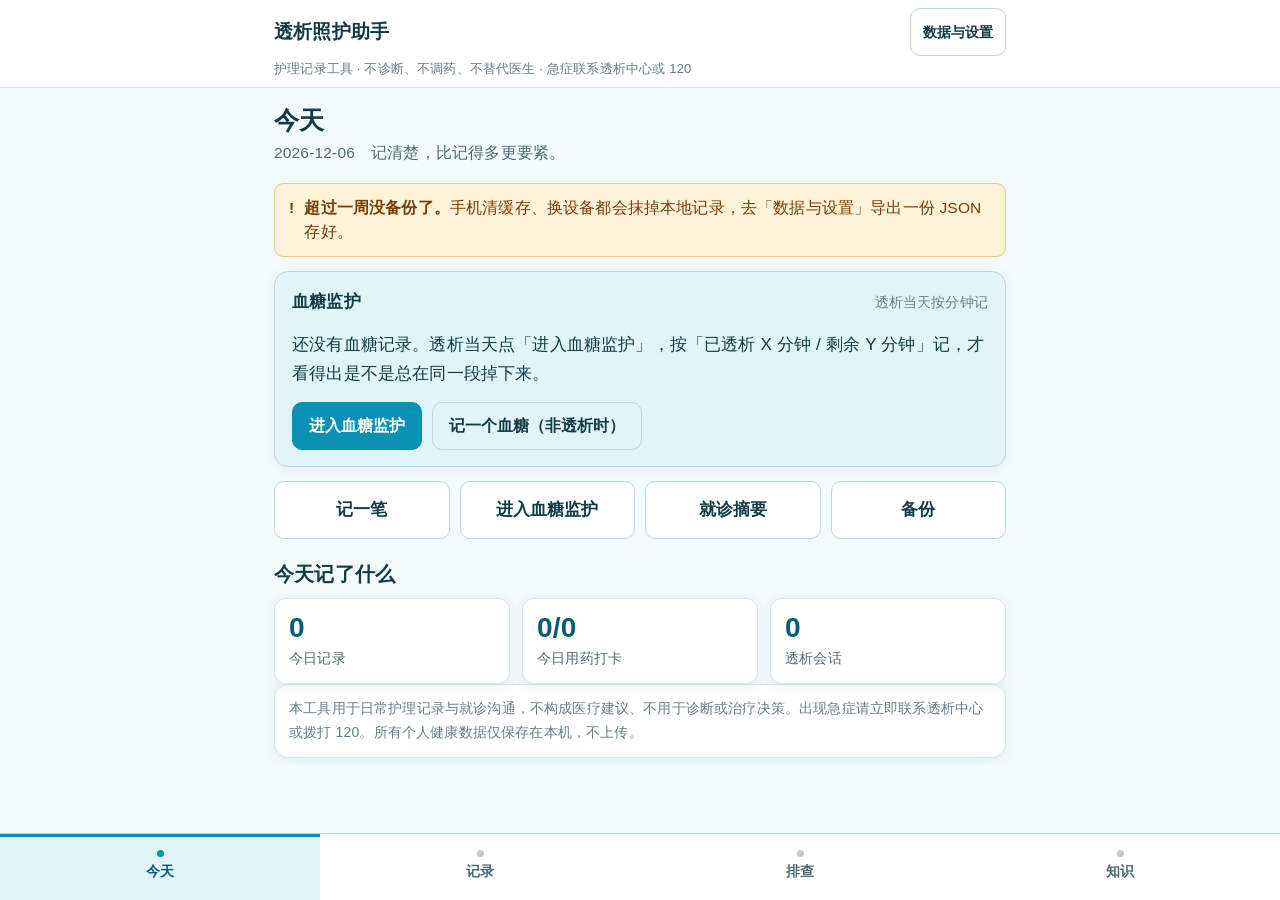
==== index.html @ b2aa6469 "feat: 透析照护助手 v0.1.0 首个可运行版本 - 单文件成品 index.html，零依赖、断网可用、双击即开 - 透析中血糖监护为主线：按剩余分钟排的时间轴、症状/加餐一键标记、当次曲线与" ====
<!DOCTYPE html>
<html lang="zh-CN">
<head>
<meta charset="UTF-8">
<meta name="viewport" content="width=device-width, initial-scale=1, viewport-fit=cover">
<meta name="theme-color" content="#0891B2">
<meta name="description" content="给透析患者和家属用的护理记录工具：透析中血糖监护、每日记录、就诊摘要、A4 打印。数据只存本机。">
<link rel="icon" href="data:image/svg+xml,%3Csvg xmlns='http://www.w3.org/2000/svg' viewBox='0 0 64 64'%3E%3Crect width='64' height='64' rx='14' fill='%230891B2'/%3E%3Cpath d='M32 15v34M15 32h34' stroke='white' stroke-width='8' stroke-linecap='round'/%3E%3C/svg%3E">
<title>透析照护助手</title>
<style>/* 透析照护助手 · 设计令牌与组件样式
   零外部依赖：不引字体、不引图标库、不引 CDN。 */
:root{
  --bg:#F3FAFC; --surface:#FFFFFF; --surface-2:#EAF6F9; --surface-3:#DDF0F5;
  --ink:#123B47; --ink-2:#4A6B75; --ink-3:#647F88;
  --primary:#0891B2; --primary-dark:#075E73; --primary-soft:#E0F4FA;
  --accent:#059669; --accent-soft:#E6F6EF;
  --warn:#B45309; --warn-soft:#FEF3D8;
  --danger:#C62828; --danger-soft:#FDECEC;
  --line:#D5E8ED; --line-2:#B9D9E1;
  --r:14px; --r-sm:9px;
  --shadow:0 2px 12px rgba(18,59,71,.07);
  --font:-apple-system,BlinkMacSystemFont,"PingFang SC","Microsoft YaHei","Noto Sans SC","Source Han Sans SC",sans-serif;
  --tab-h:66px;
}
*{box-sizing:border-box}
[hidden]{display:none!important}
html{-webkit-text-size-adjust:100%;scroll-behavior:smooth}
body{margin:0;background:var(--bg);color:var(--ink);font:400 17px/1.7 var(--font);letter-spacing:.01em;touch-action:manipulation}
button,input,select,textarea{font:inherit;color:inherit}
button{cursor:pointer}
a{color:var(--primary-dark)}
.num{font-variant-numeric:tabular-nums;font-feature-settings:"tnum"}
.small{font-size:14px;color:var(--ink-3)}
.muted{color:var(--ink-2)}
.tiny{font-size:14px}
.center{text-align:center}
.nowrap{white-space:nowrap}
.mt{margin-top:14px}
.mb{margin-bottom:14px}

/* 顶栏 */
.topbar{position:sticky;top:0;z-index:20;background:rgba(255,255,255,.96);border-bottom:1px solid var(--line);backdrop-filter:blur(6px)}
.topbar-in{max-width:760px;margin:0 auto;padding:8px 14px 4px;display:flex;align-items:center;justify-content:space-between;gap:10px}
.brand{border:0;background:none;padding:4px 0;font-size:19px;font-weight:800;letter-spacing:.01em;color:var(--ink);min-height:48px}
.top-actions{display:flex;gap:8px}
.boundary{max-width:760px;margin:0 auto;padding:0 14px 8px;font-size:13px;line-height:1.45;color:var(--ink-3)}

/* 主区 */
.view{max-width:760px;margin:0 auto;padding:16px 14px calc(var(--tab-h) + 34px + env(safe-area-inset-bottom,0px))}
h1{font-size:25px;line-height:1.3;margin:0 0 4px}
h2{font-size:20px;line-height:1.35;margin:22px 0 10px}
h3{font-size:17px;margin:16px 0 8px}
p{margin:0 0 12px}
.lead{font-size:15.5px;color:var(--ink-2);margin:0 0 16px}
hr{border:0;border-top:1px solid var(--line);margin:22px 0}

/* 卡片 */
.card{background:var(--surface);border:1px solid var(--line);border-radius:var(--r);padding:16px 17px;box-shadow:var(--shadow);margin:0 0 14px}
.card.tight{padding:12px 14px}
.card.soft{background:var(--primary-soft);border-color:var(--line-2)}
.card h3{margin-top:0}
.card p:last-child{margin-bottom:0}
.grid2{display:grid;gap:12px;grid-template-columns:repeat(auto-fit,minmax(220px,1fr))}
.grid3{display:grid;gap:12px;grid-template-columns:repeat(auto-fit,minmax(150px,1fr))}
.row{display:flex;flex-wrap:wrap;gap:10px;align-items:center}
.row.tight{gap:8px}
.spread{display:flex;justify-content:space-between;align-items:baseline;gap:10px}

/* 按钮：最小 48px 触控 */
.btn{display:inline-flex;align-items:center;justify-content:center;gap:6px;min-height:48px;padding:10px 16px;border:1px solid var(--line-2);border-radius:10px;background:var(--surface);color:var(--ink);font-size:16px;font-weight:700;text-decoration:none;line-height:1.3;transition:background .18s,border-color .18s}
.btn:hover{background:var(--surface-2)}
.btn:active{transform:translateY(1px)}
.btn:focus-visible,button:focus-visible,input:focus-visible,select:focus-visible,textarea:focus-visible,a:focus-visible{outline:3px solid var(--primary);outline-offset:2px}
.btn.primary{background:var(--primary);border-color:var(--primary);color:#fff}
.btn.primary:hover{background:var(--primary-dark)}
.btn.accent{background:var(--accent);border-color:var(--accent);color:#fff}
.btn.danger{background:var(--danger);border-color:var(--danger);color:#fff}
.btn.danger:hover{background:#9E1F1F}
.btn.ghost{background:transparent}
.btn.warn{background:var(--warn-soft);border-color:#E8C889;color:#7A3C04}
.btn.tiny{min-height:48px;padding:8px 12px;font-size:14px;font-weight:600}
.btn.block{width:100%}
.btn.big{min-height:58px;font-size:17px}
.btn[disabled]{opacity:.5;pointer-events:none}
.btn-row{display:grid;gap:10px;grid-template-columns:repeat(auto-fit,minmax(150px,1fr));margin:12px 0}

/* 状态条 */
.banner{display:flex;gap:10px;align-items:flex-start;border-radius:var(--r-sm);padding:12px 14px;margin:0 0 14px;font-size:15.5px;border:1px solid;line-height:1.55}
.banner .mark{font-weight:800;flex:0 0 auto}
.banner.info{background:var(--primary-soft);border-color:var(--line-2);color:var(--primary-dark)}
.banner.warn{background:var(--warn-soft);border-color:#E8C889;color:#7A3C04}
.banner.danger{background:var(--danger-soft);border-color:#EFAFAF;color:#8E1D1D}
.banner.ok{background:var(--accent-soft);border-color:#BFE7D5;color:#046C4C}
.banner p{margin:0}

/* 数字块 */
.stat{background:var(--surface);border:1px solid var(--line);border-radius:12px;padding:12px 14px;box-shadow:var(--shadow)}
.stat .v{font-size:28px;font-weight:800;line-height:1.2;color:var(--primary-dark)}
.stat .v.dark{color:var(--ink)}
.stat .l{font-size:13.5px;color:var(--ink-2);margin-top:3px}
.kv{display:flex;justify-content:space-between;gap:12px;padding:7px 0;border-bottom:1px dashed var(--line);font-size:15.5px}
.kv:last-child{border-bottom:0}
.kv b{font-weight:700}

/* 表单 */
.field{display:flex;flex-direction:column;gap:5px;margin:0 0 12px}
.field > label{font-size:15px;font-weight:700}
.field .help{font-size:13px;color:var(--ink-3);line-height:1.5}
input[type=text],input[type=number],input[type=date],input[type=time],input[type=tel],select,textarea{
  width:100%;min-height:50px;padding:10px 13px;border:1px solid var(--line-2);border-radius:10px;background:var(--surface);font-size:17px;line-height:1.4
}
textarea{min-height:76px;resize:vertical}
input:focus,select:focus,textarea:focus{outline:3px solid var(--primary-soft);border-color:var(--primary)}
input[inputmode=decimal]{font-variant-numeric:tabular-nums}
.field-inline{display:grid;grid-template-columns:repeat(auto-fit,minmax(120px,1fr));gap:10px}
.check{display:flex;align-items:center;gap:10px;min-height:48px;font-size:16px}
.check input[type=checkbox]{width:26px;height:26px;min-height:0;flex:0 0 auto;accent-color:var(--primary)}
.chips{display:flex;flex-wrap:wrap;gap:8px;margin:4px 0 10px}
.chip{display:inline-flex;align-items:center;min-height:48px;padding:6px 13px;border:1px solid var(--line-2);border-radius:999px;background:var(--surface);font-size:15px;font-weight:600}
.chip.on{background:var(--primary-soft);border-color:var(--primary);color:var(--primary-dark)}
.chip.danger.on{background:var(--danger-soft);border-color:var(--danger);color:#8E1D1D}
.subtabs{display:flex;gap:8px;overflow-x:auto;padding:2px 0 12px;margin:0 0 4px;-webkit-overflow-scrolling:touch}
.subtabs button{flex:0 0 auto;min-height:48px;padding:6px 14px;border:1px solid var(--line-2);border-radius:999px;background:var(--surface);font-size:15px;font-weight:600}
.subtabs button.on{background:var(--primary);border-color:var(--primary);color:#fff}

/* 列表 */
.list{list-style:none;padding:0;margin:0}
.list li{background:var(--surface);border:1px solid var(--line);border-radius:var(--r-sm);padding:11px 13px;margin:0 0 9px;display:flex;justify-content:space-between;align-items:flex-start;gap:10px}
.list li .t{font-size:14px;color:var(--ink-3)}
.list li .v{font-size:18px;font-weight:700}
.list li .n{font-size:14.5px;color:var(--ink-2);margin-top:2px}
.empty{padding:24px 16px;text-align:center;color:var(--ink-3);background:var(--surface);border:1px dashed var(--line-2);border-radius:var(--r);font-size:15.5px}
.tag{display:inline-block;font-size:12.5px;font-weight:700;padding:2px 9px;border-radius:6px;background:var(--surface-2);color:var(--primary-dark);margin:0 5px 4px 0}
.tag.g{background:var(--accent-soft);color:#046C4C}
.tag.w{background:var(--warn-soft);color:var(--warn)}
.tag.r{background:var(--danger-soft);color:var(--danger)}

/* 表格 */
table{width:100%;border-collapse:collapse;font-size:14.5px;background:var(--surface);margin:10px 0 14px}
th,td{border:1px solid var(--line);padding:8px 9px;text-align:left;vertical-align:top}
th{background:var(--surface-2);font-weight:700;font-size:13.5px}
td{color:var(--ink-2)}
.table-scroll{overflow-x:auto;-webkit-overflow-scrolling:touch;border-radius:var(--r-sm)}
.table-scroll table{min-width:520px}

/* 图表 */
.chart-box{background:var(--surface);border:1px solid var(--line);border-radius:var(--r);padding:12px 10px 8px;margin:0 0 12px;overflow-x:auto}
.chart-box svg{display:block;width:100%;min-width:300px;height:auto}
.legend{display:flex;flex-wrap:wrap;gap:10px 16px;font-size:13.5px;color:var(--ink-2);padding:4px 6px 8px}
.legend i{display:inline-block;width:11px;height:11px;border:2px solid var(--primary-dark);margin-right:5px;vertical-align:-1px}

/* 底部 Tab */
.tabs{position:fixed;left:0;right:0;bottom:0;z-index:20;display:grid;grid-template-columns:repeat(4,1fr);background:rgba(255,255,255,.97);border-top:1px solid var(--line-2);padding-bottom:env(safe-area-inset-bottom,0px);backdrop-filter:blur(6px)}
.tabs button{min-height:var(--tab-h);border:0;background:none;color:var(--ink-2);font-size:14px;font-weight:700;display:flex;align-items:center;justify-content:center;gap:4px}
.tabs button.on{color:var(--primary-dark);background:var(--primary-soft);box-shadow:inset 0 3px 0 var(--primary)}
.tabs button span::before{content:"";display:block;width:7px;height:7px;border-radius:50%;background:currentColor;opacity:.35;margin:0 auto 3px}
.tabs button.on span::before{opacity:1;background:var(--primary)}

/* 底部弹层 */
.sheet{position:fixed;inset:0;z-index:40;background:rgba(12,40,50,.42);display:flex;align-items:flex-end;justify-content:center}
.sheet-panel{background:var(--surface);width:100%;max-width:620px;max-height:88vh;overflow-y:auto;border-radius:18px 18px 0 0;padding:18px 17px calc(20px + env(safe-area-inset-bottom,0px));box-shadow:0 -8px 30px rgba(12,40,50,.18)}
.sheet-panel h3{font-size:20px;margin:0 0 4px}
.sheet-panel .sub{font-size:14.5px;color:var(--ink-3);margin:0 0 14px}
.sheet-actions{display:flex;gap:10px;margin-top:16px}
.sheet-actions .btn{flex:1}
@media (min-width:700px){.sheet{align-items:center}.sheet-panel{border-radius:16px;max-height:86vh}}

.toast{position:fixed;left:50%;bottom:calc(var(--tab-h) + 18px + env(safe-area-inset-bottom,0px));transform:translateX(-50%);z-index:60;background:#123B47;color:#fff;padding:10px 18px;border-radius:999px;font-size:15px;font-weight:600;opacity:0;pointer-events:none;transition:opacity .2s;max-width:88vw;text-align:center}
.toast.on{opacity:1}

/* 折叠卡片 */
details.card{padding:0}
details.card summary{padding:14px 17px;font-weight:700;font-size:16px;cursor:pointer;list-style:none;min-height:48px}
details.card summary::-webkit-details-marker{display:none}
details.card summary::after{content:"＋";float:right;color:var(--primary);font-weight:800}
details.card[open] summary::after{content:"－"}
details.card .detail-body{padding:0 17px 16px;border-top:1px solid var(--line);font-size:15.5px;color:var(--ink-2)}
details.card .detail-body p:last-child{margin-bottom:0}

/* 高对比大字 */
body.hc{--bg:#FFFFFF;--surface:#FFFFFF;--surface-2:#F0F0F0;--ink:#001A22;--ink-2:#123B47;--ink-3:#33505A;--line:#8FA9B2;--line-2:#5F7C87;--primary:#005F78;--primary-dark:#00485C;font-size:19px}
body.hc .card,body.hc .stat,body.hc .list li{border-width:2px;box-shadow:none}
body.hc .boundary,body.hc .small,body.hc .help,body.hc .sub{color:var(--ink-2);font-size:15px}
body.hc .btn{border-width:2px;font-weight:800}
body.hc .tabs button{font-size:16px}

/* 打印：屏幕隐藏，打印时只留 A4 内容 */
#print-root{display:none}
@media print{
  @page{size:A4;margin:14mm 13mm}
  html{scroll-behavior:auto}
  body{background:#fff;color:#000;font:10.5pt/1.5 var(--font)}
  #app,#tabs,#sheet,#toast{display:none!important}
  #print-root{display:block}
  .print-head{border-bottom:2px solid #333;padding-bottom:8px;margin-bottom:12px}
  .print-head h1{font-size:17pt;margin:0 0 4px}
  .print-head .meta{font-size:9.5pt;color:#333}
  .print-sec{margin:0 0 12px;break-inside:avoid}
  .print-sec h2{font-size:12pt;margin:0 0 6px;break-after:avoid;border-bottom:1px solid #999;padding-bottom:3px}
  .print-sec p{font-size:10pt;margin:0 0 6px}
  #print-root table{font-size:9pt;width:100%;border-collapse:collapse;background:#fff}
  #print-root th,#print-root td{border:1px solid #888;padding:4px 6px;color:#000}
  #print-root th{background:#EEE}
  #print-root tr{break-inside:avoid}
  #print-root svg{max-width:100%;height:auto}
  #print-root .legend{color:#000;font-size:9pt}
  .print-foot{margin-top:14px;border-top:1px solid #888;padding-top:6px;font-size:9pt;color:#333}
  .print-note{font-size:9pt;color:#333}
  a{color:#000;text-decoration:none}
}
@media (prefers-reduced-motion:reduce){*{transition:none!important;animation:none!important}html{scroll-behavior:auto}}
@media (max-width:400px){body{font-size:16.5px}.view{padding-left:11px;padding-right:11px}.card{padding:13px 14px}.btn{padding:9px 12px;font-size:15.5px}}
</style>
</head>
<body>
<div id="app">
  <header class="topbar" id="topbar">
    <div class="topbar-in">
      <button type="button" class="brand" data-act="go" data-view="today">透析照护助手</button>
      <div class="top-actions">
        <button type="button" class="btn tiny ghost" data-act="go" data-view="data">数据与设置</button>
      </div>
    </div>
    <p class="boundary">护理记录工具 · 不诊断、不调药、不替代医生 · 急症联系透析中心或 120</p>
  </header>
  <main id="view" class="view" role="main" aria-live="off"></main>
</div>

<nav class="tabs" id="tabs" aria-label="主导航">
  <button type="button" data-act="go" data-view="today"><span>今天</span></button>
  <button type="button" data-act="go" data-view="records"><span>记录</span></button>
  <button type="button" data-act="go" data-view="triage"><span>排查</span></button>
  <button type="button" data-act="go" data-view="knowledge"><span>知识</span></button>
</nav>

<div id="sheet" class="sheet" hidden></div>
<div id="toast" class="toast" role="status" aria-live="polite"></div>
<div id="print-root" aria-hidden="true"></div>

<script>window.APP_DATA={"version":1,"generated":"2026-11-08","source":{"title":"医院公开宣教海报（两张）","posters":["重症肾脏病 · 血液净化科常用口服药物一览表","健康宣教二维码树"],"note":"链接由两张公开宣教海报上的二维码解码得到，仅作索引。主题名、药名、剂量一律以医院海报原图和透析中心交代为准，本仓库不猜测、不补写、不解释。","pharmacyPhone":"85323591","pharmacyNote":"表中没有需要查看的药品信息，可致电药学部 85323591 帮助查阅。","openHint":"部分链接为微信内内容或活码中转页，浏览器可能打不开正文。可在微信里打开、复制链接后用另一台设备打开，或直接扫医院墙上的海报原图。"},"groups":{"tree":{"title":"健康宣教 · 22 条","hint":"按海报上的位置排序编号，编号不等于墙上顺序。主题以海报原图为准。"},"drug":{"title":"常用口服药 · 38 条","hint":"按海报行列顺序编号。药名与剂量以海报原图、医生处方为准；本工具不写药名之外的任何用药信息。"}},"cards":[{"id":"c1","title":"透析中血糖会变，只测上机那一次看不出后半程","body":"透析过程中血糖可能发生变化，不同阶段不一样。把上机、透析中、透析末期、下机、透析后的数值各自记下来，医生才看得出是哪一段在变。","ask":"该在哪些时点测、要不要加测，请让透析中心写下来。"},{"id":"c2","title":"一个数值不如一个带时刻的数值","body":"记血糖时顺手带上「已透析几分钟 / 还剩几分钟」、当时有没有不舒服、有没有刚吃过东西。三次这样记下来，比三十个孤零零的数字有用。","ask":"复诊时把这张按分钟排的时间轴打印出来带给医生。"},{"id":"c3","title":"症状出现，先告诉现场的人","body":"出汗、手抖、心慌、头晕、胸闷、气短、意识模糊、抽搐，出现就先告知透析室工作人员，不要先翻手机查资料。工具里也是这个顺序：第一个按钮是联系，第二个才是记录。","ask":"事后把发生时刻、当时数值、怎么处理、后来怎样补齐。"},{"id":"c4","title":"吃的东西也记一笔","body":"加餐、进食和血糖记在同一条时间轴上，才看得出吃完之后数值有没有稳住。记「几点吃了什么」就够，不用算热量。","ask":"透析日要不要加餐、怎么加，按透析中心交代来。"},{"id":"c5","title":"内瘘每天按教过的方法自查","body":"按透析中心教的手法查震颤和杂音。摸不到、明显变弱、或和平时不一样，记录发现时间并立即联系透析中心；不要按压、不要自行处理。","ask":"自查手法不确定的，下次透析请护士再教一遍。"},{"id":"c6","title":"体重照抄透析单，工具只做减法","body":"透前、透后体重照单子填，工具会显示与自填干体重的差值。这个差值只是记录，不是脱水量建议，也不能拿来自己调。","ask":"干体重有变动，以透析中心最新交代为准。"},{"id":"c7","title":"化验单只抄数，不解释","body":"把项目名、数值、单位、参考范围、采样日期抄进来，趋势能看变化。指标是什么意思、要不要处理，由医生解释。","ask":"把看不懂的项目写进「待问医生」，别自行查结论。"},{"id":"c8","title":"药单是照着抄的，不是工具开的","body":"药名、剂量、时间都由家属照医生开的单子填，今天吃没吃打个勾就行。任何加减、停用、换时间，先问医生。","ask":"透析日要不要调整，写进待问医生清单。"},{"id":"c9","title":"提醒不是报警","body":"页面里的「该测血糖了」只在工具开着的时候出现；手机切到后台、锁屏、清缓存都可能让它停。建议同时用手机自带闹钟兜底，别把这个页面当监护设备。","ask":"急症一律联系透析中心或拨打 120，不要等提示。"}],"triage":[{"level":"red","title":"红 · 立即联系透析中心或拨打 120","items":["意识改变、抽搐、叫不醒","胸痛、明显呼吸困难","内瘘震颤或杂音消失","出血不止、黑便、大片瘀斑","透析中或透析后出现抽搐、意识模糊、胸闷气短","血糖低于医生事先给的线且伴有不适"],"steps":"先联系现场医护或拨号 → 把刚才记下的时刻、数值、症状一起说清楚 → 处置与转归事后补记。页面不解释原因、不给药。","call":"立即拨打"},{"level":"amber","title":"黄 · 复测、记录，并联系透析中心咨询","items":["透析中或透析后头晕、出汗、手抖、心慌","血糖较前明显下降但没有严重症状","血压明显偏离医生给的范围","体重短期内明显上升、进食明显减少","透析中或透析后低热"],"steps":"按医生事先给的时点复测 → 记下时间点与数值 → 按医生事先交代的流程处理 → 打电话说明发生了什么、什么时刻、数值多少。","call":"联系透析中心"},{"level":"green","title":"绿 · 记下来，下次透析带给医生看","items":["轻微乏力、口味变化、睡眠变化","单次数值略偏但没有不适"],"steps":"建议记入今日备注，不弹警告、不做判断。","call":"记录即可"}],"checklists":[{"sign":"透析后期头晕、出汗、手抖、胸闷","first":"立即测血糖，一键标记症状（自动带上已透析分钟 / 剩余分钟）；按医生事先给的处置流程处理；复测后记数值与转归","call":"症状出现即告知透析室工作人员；反复出现则复诊时带上时序记录"},{"sign":"内瘘震颤变弱或摸不到","first":"不要按压、不要自行处理，记录发现时间","call":"立即联系透析中心"},{"sign":"皮肤瘀斑、牙龈出血、黑便","first":"记录部位与时间，带上最近一次血常规结果","call":"立即联系医生"},{"sign":"体重短期内明显上升","first":"回看饮水与饮食记录，核对透前体重","call":"下次透析前告知透析室，不自行调整饮水或用药"},{"sign":"透析后发热","first":"记体温与时间点，看是否伴寒战","call":"体温持续或伴寒战，联系透析中心"}],"symptoms":["出汗","手抖","心慌","头晕","胸闷","气短","抽搐","意识模糊","乏力","其他"],"labNames":["血红蛋白","血小板","钾","磷","钙","PTH","血糖","HbA1c","白蛋白","肌酐"],"dailyTypes":[{"key":"weight","label":"体重","unit":"kg","numeric":true},{"key":"glucose","label":"血糖","unit":"mmol/L","numeric":true},{"key":"sbp","label":"收缩压","unit":"mmHg","numeric":true},{"key":"dbp","label":"舒张压","unit":"mmHg","numeric":true},{"key":"hr","label":"心率","unit":"次/分","numeric":true},{"key":"temp","label":"体温","unit":"℃","numeric":true},{"key":"water","label":"饮水","unit":"mL","numeric":true},{"key":"urine","label":"尿量","unit":"mL","numeric":true},{"key":"meal","label":"进食 / 加餐","unit":"","numeric":false},{"key":"symptom","label":"症状","unit":"","numeric":false},{"key":"note","label":"备注","unit":"","numeric":false}],"glucoseTags":["透析前","透析中","透析后","加餐后","空腹","睡前","其他"],"disclaimer":"本工具用于日常护理记录与就诊沟通，不构成医疗建议、不用于诊断或治疗决策。出现急症请立即联系透析中心或拨打 120。所有个人健康数据仅保存在本机，不上传。","links":{"drug":[{"no":1,"url":"http://qr61.cn/otkFrD/q25waTM","host":"qr61.cn","x":179,"y":422},{"no":2,"url":"http://qr61.cn/otkFrD/qbnhDvM","host":"qr61.cn","x":323,"y":421},{"no":3,"url":"http://qr71.cn/otkFrD/qJexZeO","host":"qr71.cn","x":469,"y":421},{"no":4,"url":"http://qr71.cn/otkFrD/qlfstlk","host":"qr71.cn","x":612,"y":419},{"no":5,"url":"http://qr61.cn/otkFrD/qeV7hp2","host":"qr61.cn","x":766,"y":422},{"no":6,"url":"http://qr61.cn/otkFrD/qp9W0No","host":"qr61.cn","x":918,"y":421},{"no":7,"url":"http://qr61.cn/otkFrD/q9vIvsA","host":"qr61.cn","x":1063,"y":423},{"no":8,"url":"http://qr61.cn/otkFrD/q1dmc2d","host":"qr61.cn","x":177,"y":597},{"no":9,"url":"http://qr61.cn/otkFrD/qnsri6k","host":"qr61.cn","x":323,"y":593},{"no":10,"url":"http://qr61.cn/otkFrD/qcU9dpH","host":"qr61.cn","x":469,"y":593},{"no":11,"url":"http://qr71.cn/otkFrD/qt5xD4z","host":"qr71.cn","x":616,"y":596},{"no":12,"url":"http://qr61.cn/otkFrD/qeffz9D","host":"qr61.cn","x":768,"y":596},{"no":13,"url":"http://qr61.cn/otkFrD/qdZS54I","host":"qr61.cn","x":922,"y":597},{"no":14,"url":"http://qr71.cn/otkFrD/qEk08bQ","host":"qr71.cn","x":1068,"y":597},{"no":15,"url":"http://qr61.cn/otkFrD/qGaWIND","host":"qr61.cn","x":176,"y":771},{"no":16,"url":"http://qr61.cn/otkFrD/qgQTwgJ","host":"qr61.cn","x":323,"y":770},{"no":17,"url":"http://qr61.cn/otkFrD/qPUM2EW","host":"qr61.cn","x":469,"y":769},{"no":18,"url":"http://qr61.cn/otkFrD/q8dYic1","host":"qr61.cn","x":616,"y":771},{"no":19,"url":"http://qr61.cn/otkFrD/qYdd8nc","host":"qr61.cn","x":769,"y":771},{"no":20,"url":"http://qr61.cn/otkFrD/qyUSR5U","host":"qr61.cn","x":924,"y":770},{"no":21,"url":"http://qr61.cn/otkFrD/qeFrm1M","host":"qr61.cn","x":1070,"y":769},{"no":22,"url":"http://qr61.cn/otkFrD/qRIP0VK","host":"qr61.cn","x":173,"y":947},{"no":23,"url":"http://qr61.cn/otkFrD/qjHgiHM","host":"qr61.cn","x":320,"y":943},{"no":24,"url":"http://qr61.cn/otkFrD/qkPtipb","host":"qr61.cn","x":469,"y":945},{"no":25,"url":"http://qr71.cn/otkFrD/qEC06IU","host":"qr71.cn","x":616,"y":944},{"no":26,"url":"http://qr71.cn/otkFrD/ql8Svxn","host":"qr71.cn","x":772,"y":942},{"no":27,"url":"http://qr61.cn/otkFrD/qiG7zcd","host":"qr61.cn","x":925,"y":943},{"no":28,"url":"http://qr61.cn/otkFrD/qv9hf79","host":"qr61.cn","x":1072,"y":943},{"no":29,"url":"http://qr61.cn/otkFrD/qGmsBM9","host":"qr61.cn","x":172,"y":1109},{"no":30,"url":"http://qr61.cn/otkFrD/q4Hs0V5","host":"qr61.cn","x":321,"y":1109},{"no":31,"url":"http://qr61.cn/otkFrD/qRfEyUm","host":"qr61.cn","x":469,"y":1107},{"no":32,"url":"http://qr61.cn/otkFrD/q1bwJci","host":"qr61.cn","x":616,"y":1103},{"no":33,"url":"http://qr61.cn/otkFrD/qdAcF5P","host":"qr61.cn","x":771,"y":1103},{"no":34,"url":"http://qr61.cn/otkFrD/qF9JyUY","host":"qr61.cn","x":926,"y":1102},{"no":35,"url":"http://qr71.cn/otkFrD/qvu0l46","host":"qr71.cn","x":1076,"y":1101},{"no":36,"url":"http://qr61.cn/otkFrD/qYWNE8d","host":"qr61.cn","x":170,"y":1287},{"no":37,"url":"http://qr61.cn/otkFrD/qAn4zsU","host":"qr61.cn","x":317,"y":1284},{"no":38,"url":"http://qr71.cn/otkFrD/qH0yq4a","host":"qr71.cn","x":465,"y":1282}],"tree":[{"no":1,"url":"https://weixin.qq.com/sph/AY8y2Lnls","host":"weixin.qq.com","x":762,"y":44},{"no":2,"url":"https://weixin.qq.com/sph/AWzEoZSJ1","host":"weixin.qq.com","x":946,"y":78},{"no":3,"url":"https://weixin.qq.com/sph/AbCcgoj9R","host":"weixin.qq.com","x":581,"y":199},{"no":4,"url":"https://weixin.qq.com/sph/AjZjU7tFB","host":"weixin.qq.com","x":1118,"y":165},{"no":5,"url":"https://weixin.qq.com/sph/AovbKnNf5","host":"weixin.qq.com","x":860,"y":328},{"no":6,"url":"https://6l1ro6.58u.cn/a/OzdeQj4/","host":"6l1ro6.58u.cn","x":1281,"y":350},{"no":7,"url":"https://weixin.qq.com/sph/AFTh3Junj","host":"weixin.qq.com","x":659,"y":395},{"no":8,"url":"https://weixin.qq.com/sph/A9NwqcmvR","host":"weixin.qq.com","x":1061,"y":423},{"no":9,"url":"https://rj3ej4.58u.cn/a/OzdeqP4/","host":"rj3ej4.58u.cn","x":1509,"y":438},{"no":10,"url":"https://rj3ej4.58u.cn/a/AG2QNEZ/","host":"rj3ej4.58u.cn","x":529,"y":604},{"no":11,"url":"https://weixin.qq.com/sph/A2pjyAIFu","host":"weixin.qq.com","x":825,"y":597},{"no":12,"url":"https://6l1ro6.58u.cn/a/bJmVjBv/","host":"6l1ro6.58u.cn","x":1149,"y":652},{"no":13,"url":"https://6l1ro6.58u.cn/a/bKorj7n/","host":"6l1ro6.58u.cn","x":131,"y":671},{"no":14,"url":"https://6l1ro6.58u.cn/a/b1PWe1l/","host":"6l1ro6.58u.cn","x":331,"y":679},{"no":15,"url":"https://rj3ej4.58u.cn/a/OkJQ9Jj/","host":"rj3ej4.58u.cn","x":1385,"y":684},{"no":16,"url":"https://6l1ro6.58u.cn/a/b3eD0n1/","host":"6l1ro6.58u.cn","x":1640,"y":661},{"no":17,"url":"https://rj3ej4.58u.cn/a/R48mg65/","host":"rj3ej4.58u.cn","x":151,"y":894},{"no":18,"url":"https://rj3ej4.58u.cn/a/bDz0QMg/","host":"rj3ej4.58u.cn","x":562,"y":867},{"no":19,"url":"https://6l1ro6.58u.cn/a/b681jq2/","host":"6l1ro6.58u.cn","x":1035,"y":893},{"no":20,"url":"https://rj3ej4.58u.cn/a/R48mgwX/","host":"rj3ej4.58u.cn","x":364,"y":937},{"no":21,"url":"https://rj3ej4.58u.cn/a/bZj1n6x/","host":"rj3ej4.58u.cn","x":1321,"y":968},{"no":22,"url":"https://rj3ej4.58u.cn/a/O8NM0Bz/","host":"rj3ej4.58u.cn","x":1595,"y":943}]}};</script>
<script>/* 透析照护助手 · 应用逻辑
   零外部依赖。数据只写本机 localStorage，不上传、不预加载外链。 */
(function(){
'use strict';

var D = window.APP_DATA || {};
var CARDS = D.cards || [], TRIAGE = D.triage || [], CHECKS = D.checklists || [];
var GROUPS = D.groups || {}, SOURCE = D.source || {}, LINKS = D.links || {drug:[],tree:[]};
var SYMPTOMS = D.symptoms || [], LABNAMES = D.labNames || [], DAILYTYPES = D.dailyTypes || [], GTAGS = D.glucoseTags || [];
var DISCLAIMER = D.disclaimer || '本工具用于日常护理记录与就诊沟通，不构成医疗建议、不用于诊断或治疗决策。出现急症请立即联系透析中心或拨打 120。';
var KEY = 'dialysisCare.v1';
var UI = {view:'today',sub:'daily',q:'',labName:'',trendType:'glucose',trendDays:30,sheet:null};
var S, storageBroken=false, saveTimer=null, toastTimer=null, clockTimer=null;

/* ---------------- 基础工具 ---------------- */
function $(s){return document.querySelector(s)}
function byId(id){return document.getElementById(id)}
function esc(v){return String(v==null?'':v).replace(/[&<>"']/g,function(c){return {'&':'&amp;','<':'&lt;','>':'&gt;','"':'&quot;',"'":'&#39;'}[c]})}
function uid(){return Date.now().toString(36)+Math.random().toString(36).slice(2,7)}
function pad(n){return (n<10?'0':'')+n}
function dateOf(d){return d.getFullYear()+'-'+pad(d.getMonth()+1)+'-'+pad(d.getDate())}
function timeOf(d){return pad(d.getHours())+':'+pad(d.getMinutes())}
function today(){return dateOf(new Date())}
function nowTime(){return timeOf(new Date())}
function num(v){if(v==null||v==='')return null;var n=Number(v);return isFinite(n)?n:null}
function addDays(ds,n){var d=new Date(ds+'T00:00:00');d.setDate(d.getDate()+n);return dateOf(d)}
function epochOf(ds,tm){var d=new Date(ds+'T'+(tm||'00:00')+':00');return isNaN(d.getTime())?null:d.getTime()}
function hhmm(ep){if(!ep)return '';var d=new Date(ep);return pad(d.getHours())+':'+pad(d.getMinutes())}
function arr(o,k){return (o&&Array.isArray(o[k]))?o[k]:[]}
function sval(v){return v==null||v===''?'—':esc(v)}
function attr(v){return esc(v)}
function opts(list,cur){return list.map(function(o){var v=typeof o==='string'?o:o.key,n=typeof o==='string'?o:o.label;return '<option value="'+attr(v)+'"'+(String(cur)===String(v)?' selected':'')+'>'+esc(n)+'</option>'}).join('')}
function banner(kind,mark,html){return '<div class="banner '+kind+'"><span class="mark">'+esc(mark)+'</span><div>'+html+'</div></div>'}
function empty(text){return '<div class="empty">'+esc(text)+'</div>'}
function card(title,body,cls){return '<div class="card '+(cls||'')+'"><h3>'+esc(title)+'</h3>'+body+'</div>'}

/* ---------------- 状态与存储 ---------------- */
function defaultState(){return {
  version:1,
  profile:{name:'',dryWeight:null,centerName:'',centerPhone:'',emergencyPhone:'120',
    pharmacyPhone:(SOURCE.pharmacyPhone||''),
    targets:{glucoseLow:null,sbpHigh:null},
    monitoring:{intervalMin:null,extraPoints:[],postDialysisCheck:false,prescribedBy:''},
    highContrast:false,lastBackup:null},
  daily:[],sessions:[],labs:[],meds:[],medChecks:[],questions:[],linkNotes:{},activeSessionId:null
}}
function load(){
  var d=defaultState();
  try{
    var raw=localStorage.getItem(KEY);
    if(!raw)return d;
    var o=JSON.parse(raw);
    if(!o||typeof o!=='object')return d;
    var s=Object.assign(d,o);
    s.profile=Object.assign(d.profile,o.profile||{});
    s.profile.targets=Object.assign(d.profile.targets,(o.profile||{}).targets||{});
    s.profile.monitoring=Object.assign(d.profile.monitoring,(o.profile||{}).monitoring||{});
    ['daily','sessions','labs','meds','medChecks','questions'].forEach(function(k){if(!Array.isArray(s[k]))s[k]=[]});
    if(!s.linkNotes||typeof s.linkNotes!=='object')s.linkNotes={};
    return s;
  }catch(e){storageBroken=true;return d}
}
function save(quiet){
  try{
    localStorage.setItem(KEY,JSON.stringify(S));
    if(!quiet)toast('已保存');
  }catch(e){
    storageBroken=true;
    toast('本机无法保存，请立即导出 JSON 备份');
  }
}
function debounceSave(){clearTimeout(saveTimer);saveTimer=setTimeout(function(){save(true)},350)}
function toast(msg){
  var t=byId('toast');if(!t)return;
  t.textContent=msg;t.classList.add('on');
  clearTimeout(toastTimer);toastTimer=setTimeout(function(){t.classList.remove('on')},1900);
}
function setPath(obj,path,val){
  var parts=path.split('.'),o=obj;
  for(var i=0;i<parts.length-1;i++){if(o[parts[i]]==null||typeof o[parts[i]]!=='object')o[parts[i]]={};o=o[parts[i]]}
  var last=parts[parts.length-1];
  if(last==='extraPoints')o[last]=String(val||'').split(/[,，\s]+/).map(num).filter(function(n){return n!=null});
  else o[last]=val;
}
function backupDue(){
  var b=S.profile.lastBackup;
  if(!b)return true;
  var t=new Date(b+'T00:00:00').getTime();
  if(isNaN(t))return true;
  return (Date.now()-t)/86400000>7;
}

/* ---------------- 数据辅助 ---------------- */
function dailyType(k){for(var i=0;i<DAILYTYPES.length;i++)if(DAILYTYPES[i].key===k)return DAILYTYPES[i];return {key:k,label:k,unit:'',numeric:false}}
function activeSession(){var id=S.activeSessionId;if(!id)return null;for(var i=0;i<S.sessions.length;i++)if(S.sessions[i].id===id)return S.sessions[i];return null}
function findById(list,id){for(var i=0;i<(list||[]).length;i++)if(list[i].id===id)return list[i];return null}
function sessionElapsed(s){if(!s||!s.startEpoch)return null;return Math.max(0,Math.round((Date.now()-s.startEpoch)/60000))}
function remainOf(s,e){return (s&&s.plannedMin!=null&&e!=null)?s.plannedMin-e:null}
function sortedPoints(s){return arr(s,'timeline').slice().sort(function(a,b){return (a.elapsedMin==null?99999:a.elapsedMin)-(b.elapsedMin==null?99999:b.elapsedMin)})}
function allGlucose(){
  var a=[];
  S.daily.forEach(function(d){if(d.type==='glucose'&&d.value!=null)a.push({stamp:d.date+' '+(d.time||''),value:d.value,tag:d.tag||'每日记录',from:'每日记录'});});
  S.sessions.forEach(function(s){arr(s,'timeline').forEach(function(p){if(p.glucose!=null)a.push({stamp:s.date+' '+(p.time||''),value:p.glucose,tag:(p.elapsedMin==null?'监护':('第'+p.elapsedMin+'分钟')),from:'监护会话'})});});
  a.sort(function(x,y){return x.stamp<y.stamp?-1:(x.stamp>y.stamp?1:0)});
  return a;
}
function lastSymptomPoint(){
  var out=null;
  S.sessions.forEach(function(s){arr(s,'timeline').forEach(function(p){if(p.symptom){var k=s.date+' '+(p.time||'');if(!out||k>out.k)out={k:k,s:s,p:p}}})});
  return out;
}
function nextDue(s){
  var iv=num(S.profile.monitoring.intervalMin);
  if(!iv||iv<=0)return null;
  var last=0;arr(s,'timeline').forEach(function(p){if(p.glucose!=null&&p.elapsedMin!=null&&p.elapsedMin>last)last=p.elapsedMin});
  return last+iv;
}
function lowLine(){return num(S.profile.targets.glucoseLow)}
function markIfLow(g){var l=lowLine();return (l!=null&&g!=null&&g<l)?'低于你设的线':''}

/* ---------------- 图表（手写 SVG） ---------------- */
var COLORS=['#0891B2','#9A4A0B','#046C4C','#8E1D1D','#123B47','#5D6F7E'];
var SHAPES=['circle','square','triangle','diamond','cross'];
function marker(shape,x,y,color){
  var s=5;
  if(shape==='square')return '<rect x="'+(x-s)+'" y="'+(y-s)+'" width="'+(2*s)+'" height="'+(2*s)+'" fill="'+color+'" stroke="#fff" stroke-width="1"/>';
  if(shape==='triangle')return '<polygon points="'+x+','+(y-s-1)+' '+(x-s-1)+','+(y+s)+' '+(x+s+1)+','+(y+s)+'" fill="'+color+'" stroke="#fff" stroke-width="1"/>';
  if(shape==='diamond')return '<polygon points="'+x+','+(y-s-1)+' '+(x+s+1)+','+y+' '+x+','+(y+s+1)+' '+(x-s-1)+','+y+'" fill="'+color+'" stroke="#fff" stroke-width="1"/>';
  if(shape==='cross')return '<path d="M'+(x-s)+' '+(y-s)+'L'+(x+s)+' '+(y+s)+'M'+(x+s)+' '+(y-s)+'L'+(x-s)+' '+(y+s)+'" stroke="'+color+'" stroke-width="2.6"/>';
  return '<circle cx="'+x+'" cy="'+y+'" r="'+s+'" fill="'+color+'" stroke="#fff" stroke-width="1"/>';
}
function chartSVG(series,o){
  o=o||{};
  var W=o.width||640,H=o.height||250,pl=50,pr=16,pt=16,pb=38;
  var vals=[],xmax=o.xMax||0;
  series.forEach(function(s){s.points.forEach(function(p){if(p.y!=null){vals.push(p.y);if(p.x>xmax)xmax=p.x}})});
  if(!vals.length)return empty('还没有可画的数据。记两笔之后这里会自动出现折线。');
  var ymin=Math.min.apply(null,vals),ymax=Math.max.apply(null,vals),span=ymax-ymin;
  if(span<1.5){var mid=(ymin+ymax)/2;ymin=mid-1;ymax=mid+1}else{ymin-=span*.18;ymax+=span*.18}
  if(o.hline!=null){ymin=Math.min(ymin,o.hline-.5);ymax=Math.max(ymax,o.hline+.5)}
  if(xmax<=0)xmax=1;
  function X(v){return pl+(Math.max(0,Math.min(xmax,v))/xmax)*(W-pl-pr)}
  function Y(v){return pt+(1-(v-ymin)/(ymax-ymin))*(H-pt-pb)}
  var out='<svg viewBox="0 0 '+W+' '+H+'" role="img" aria-label="'+attr(o.aria||'血糖趋势图')+'">';
  out+='<rect x="'+pl+'" y="'+pt+'" width="'+(W-pl-pr)+'" height="'+(H-pt-pb)+'" fill="#FBFEFF" stroke="#D5E8ED"/>';
  for(var i=0;i<=3;i++){
    var gy=ymin+(ymax-ymin)*i/3,py=Y(gy);
    out+='<line x1="'+pl+'" y1="'+py.toFixed(1)+'" x2="'+(W-pr)+'" y2="'+py.toFixed(1)+'" stroke="#E6F0F3"/>';
    out+='<text x="'+(pl-6)+'" y="'+(py+4).toFixed(1)+'" text-anchor="end" font-size="11" fill="#4A6B75">'+gy.toFixed(1)+'</text>';
  }
  (o.xTicks||[]).forEach(function(t){
    var px=X(t.x);
    out+='<line x1="'+px.toFixed(1)+'" y1="'+pt+'" x2="'+px.toFixed(1)+'" y2="'+(H-pb)+'" stroke="'+(t.color||'#B9D9E1')+'" stroke-dasharray="4 4"/>';
    if(t.label)out+='<text x="'+(px+3).toFixed(1)+'" y="'+(pt+12)+'" font-size="10" fill="#4A6B75">'+esc(t.label)+'</text>';
  });
  if(o.hline!=null){
    var hy=Y(o.hline);
    out+='<line x1="'+pl+'" y1="'+hy.toFixed(1)+'" x2="'+(W-pr)+'" y2="'+hy.toFixed(1)+'" stroke="#B45309" stroke-dasharray="7 5" stroke-width="1.6"/>';
    out+='<text x="'+(W-pr-4)+'" y="'+(hy-5).toFixed(1)+'" text-anchor="end" font-size="11" fill="#B45309">你设的线</text>';
  }
  series.forEach(function(s,si){
    var color=s.color||COLORS[si%COLORS.length],shape=SHAPES[si%SHAPES.length];
    var pts=s.points.filter(function(p){return p.y!=null}).slice().sort(function(a,b){return a.x-b.x});
    if(pts.length>1){
      out+='<polyline points="'+pts.map(function(p){return X(p.x).toFixed(1)+','+Y(p.y).toFixed(1)}).join(' ')+'" fill="none" stroke="'+color+'" stroke-width="2.6" stroke-linejoin="round" stroke-dasharray="'+(si%3===2?'6 4':'')+'"/>';
    }
    pts.forEach(function(p){
      out+=marker(shape,X(p.x),Y(p.y),color);
      if(p.mark)out+='<text x="'+(X(p.x)+7).toFixed(1)+'" y="'+(Y(p.y)-8).toFixed(1)+'" font-size="10" fill="#8E1D1D">'+esc(p.mark)+'</text>';
      if(p.dotLabel)out+='<text x="'+X(p.x).toFixed(1)+'" y="'+(Y(p.y)-9).toFixed(1)+'" text-anchor="middle" font-size="10" fill="#123B47">'+esc(p.dotLabel)+'</text>';
    });
  });
  out+='<line x1="'+pl+'" y1="'+(H-pb)+'" x2="'+(W-pr)+'" y2="'+(H-pb)+'" stroke="#8FA9B2"/>';
  (o.xLabels||[]).forEach(function(l){
    out+='<text x="'+X(l.x).toFixed(1)+'" y="'+(H-pb+17)+'" text-anchor="middle" font-size="11" fill="#4A6B75">'+esc(l.t)+'</text>';
  });
  if(o.xTitle)out+='<text x="'+(W/2)+'" y="'+(H-4)+'" text-anchor="middle" font-size="11" fill="#4A6B75">'+esc(o.xTitle)+'</text>';
  if(o.yTitle)out+='<text x="12" y="'+(H/2)+'" font-size="11" fill="#4A6B75" transform="rotate(-90 12 '+(H/2)+')" text-anchor="middle">'+esc(o.yTitle)+'</text>';
  out+='</svg>';
  return out;
}
function legend(series){
  return '<div class="legend">'+series.map(function(s,i){
    var c=s.color||COLORS[i%COLORS.length],sh=SHAPES[i%SHAPES.length];
    return '<span><i style="background:'+c+';border-color:'+c+';border-radius:'+(sh==='circle'?'50%':'0')+'"></i>'+esc(s.label)+'</span>';
  }).join('')+'</div>';
}
function sessionSeries(s){
  return {label:s.date||'本次',points:sortedPoints(s).filter(function(p){return p.glucose!=null&&p.elapsedMin!=null}).map(function(p){return {x:p.elapsedMin,y:p.glucose,mark:markIfLow(p.glucose),dotLabel:(p.glucose==null?'':String(p.glucose))}})};
}
function overlaySeries(limit){
  var ss=S.sessions.filter(function(s){return arr(s,'timeline').some(function(p){return p.glucose!=null&&p.elapsedMin!=null})}).slice(-(limit||5));
  return ss.map(function(s){return sessionSeries(s)});
}

/* ---------------- 视图：今天 ---------------- */
var V={};
V.today=function(){
  var h='<h1>今天</h1><p class="lead">'+esc(today())+'　记清楚，比记得多更要紧。</p>';
  if(storageBroken)h+=banner('danger','!','<p><b>本机浏览器不允许保存。</b>现在写的记录刷新就会丢，请到「数据与设置」里导出 JSON 备份。</p>');
  if(backupDue())h+=banner('warn','!','<p><b>超过一周没备份了。</b>手机清缓存、换设备都会抹掉本地记录，去「数据与设置」导出一份 JSON 存好。</p>');
  var gs=allGlucose(),last=gs[gs.length-1],s=activeSession(),e=s?sessionElapsed(s):null;
  h+='<div class="card soft"><div class="spread"><b style="font-size:17px">血糖监护</b><span class="small">透析当天按分钟记</span></div>';
  if(s){
    var rem=remainOf(s,e);
    h+='<div class="grid3 mt"><div class="stat"><div class="v num" id="clock-elapsed">'+sval(e)+'</div><div class="l">已透析（分钟）</div></div>'+
       '<div class="stat"><div class="v num" id="clock-remain">'+sval(rem)+'</div><div class="l">剩余（分钟）</div></div>'+
       '<div class="stat"><div class="v num">'+arr(s,'timeline').length+'</div><div class="l">已记时间点</div></div></div>';
    h+='<p class="small mb">本次开始于 '+esc(s.start||'—')+'，计划 '+esc(s.plannedMin==null?'未填':s.plannedMin+' 分钟')+'。计时按本机时钟推算，切后台会停，建议用手机闹钟兜底。</p>';
    h+='<div id="due-banner"></div>';
    h+='<button type="button" class="btn primary block big" data-act="go" data-view="monitor">继续血糖监护</button>';
  }else{
    if(last)h+='<p class="mt">最近一次血糖 <b class="num" style="font-size:24px">'+esc(last.value)+'</b> <span class="small">mmol/L</span>　<span class="small">'+esc(last.stamp)+' · '+esc(last.from)+' · '+esc(last.tag)+'</span></p>';
    else h+='<p class="mt">还没有血糖记录。透析当天点「进入血糖监护」，按「已透析 X 分钟 / 剩余 Y 分钟」记，才看得出是不是总在同一段掉下来。</p>';
    h+='<div class="row mt"><button type="button" class="btn primary" data-act="go" data-view="monitor">进入血糖监护</button><button type="button" class="btn ghost" data-act="sheet" data-sheet="daily">记一个血糖（非透析时）</button></div>';
  }
  h+='</div>';
  h+='<div class="btn-row">'+
     '<button type="button" class="btn big" data-act="sheet" data-sheet="daily">记一笔</button>'+
     '<button type="button" class="btn big" data-act="go" data-view="monitor">进入血糖监护</button>'+
     '<button type="button" class="btn big" data-act="print" data-kind="summary">就诊摘要</button>'+
     '<button type="button" class="btn big" data-act="export-json">备份</button></div>';
  var todayDaily=S.daily.filter(function(d){return d.date===today()});
  var medDone=S.medChecks.filter(function(m){return m.date===today()&&m.done}).length;
  var ev=lastSymptomPoint();
  h+='<h2>今天记了什么</h2><div class="grid3">'+
     '<div class="stat"><div class="v num">'+todayDaily.length+'</div><div class="l">今日记录</div></div>'+
     '<div class="stat"><div class="v num">'+medDone+'/'+S.meds.length+'</div><div class="l">今日用药打卡</div></div>'+
     '<div class="stat"><div class="v num">'+S.sessions.length+'</div><div class="l">透析会话</div></div></div>';
  if(ev){
    h+='<div class="card tight mt"><div class="spread"><b>最近一次有症状的记录</b><span class="tag r">回看</span></div>'+
       '<p class="small" style="margin:6px 0 0">'+esc(ev.k)+'　'+esc(ev.p.symptom)+'　血糖 '+sval(ev.p.glucose==null?null:ev.p.glucose)+'　第 '+sval(ev.p.elapsedMin)+' 分钟（剩 '+sval(ev.p.remainMin)+' 分钟）</p>'+
       '<div class="row mt"><button type="button" class="btn tiny" data-act="print" data-kind="monitor" data-id="'+attr(ev.s.id)+'">打印这次监护单</button></div></div>';
  }
  h+='<div class="card tight mt"><p class="small" style="margin:0">'+esc(DISCLAIMER)+'</p></div>';
  return h;
};

/* ---------------- 视图：记录 ---------------- */
V.records=function(){
  var subs=[['daily','每日记录'],['sessions','透析日志'],['labs','化验'],['meds','用药'],['trends','趋势']];
  var h='<h1>记录</h1><div class="subtabs">'+subs.map(function(x){return '<button type="button" data-act="sub" data-sub="'+x[0]+'" class="'+(UI.sub===x[0]?'on':'')+'">'+x[1]+'</button>'}).join('')+'</div>';
  var map={daily:recDaily,sessions:recSessions,labs:recLabs,meds:recMeds,trends:recTrends};
  h+=(map[UI.sub]||recDaily)();
  return h;
};
function recDaily(){
  var list=S.daily.slice().sort(function(a,b){return (b.date+' '+(b.time||''))<(a.date+' '+(a.time||''))?-1:1}).slice(0,40);
  var h='<div class="row mb"><button type="button" class="btn primary" data-act="sheet" data-sheet="daily">记一笔</button><button type="button" class="btn ghost" data-act="print" data-kind="week">打印周记录表</button></div>';
  if(!list.length)return h+empty('还没有记录。体重、血压、血糖、加餐、症状都能记一笔，输入即自动保存。');
  h+='<ul class="list">'+list.map(function(d){
    var t=dailyType(d.type);
    return '<li><div><div class="t">'+esc(d.date)+' '+esc(d.time||'')+(d.tag?' · '+esc(d.tag):'')+'</div>'+
      '<div class="v num">'+esc(t.label)+'　'+(d.value!=null?esc(d.value):'—')+(t.unit?' <span class="small">'+esc(t.unit)+'</span>':'')+'</div>'+
      (d.note?'<div class="n">'+esc(d.note)+'</div>':'')+'</div>'+
      '<div class="row tight"><button type="button" class="btn tiny ghost" data-act="sheet" data-sheet="daily" data-id="'+attr(d.id)+'">改</button>'+
      '<button type="button" class="btn tiny ghost" data-act="del" data-kind="daily" data-id="'+attr(d.id)+'">删</button></div></li>';
  }).join('')+'</ul>';
  return h+'<p class="small">只显示最近 40 条。完整数据在导出的 JSON / CSV 里。</p>';
}
function recSessions(){
  var list=S.sessions.slice().sort(function(a,b){return a.date<b.date?1:-1});
  var h='<div class="row mb"><button type="button" class="btn primary" data-act="sheet" data-sheet="session">新建透析会话</button><button type="button" class="btn ghost" data-act="go" data-view="monitor">进入血糖监护</button></div>';
  if(!list.length)return h+empty('还没有透析会话。透析当天从「进入血糖监护」开始，按分钟记最省事。');
  h+='<ul class="list">'+list.map(function(s){
    var sym=arr(s,'timeline').filter(function(p){return p.symptom}).length;
    return '<li><div><div class="t">'+esc(s.date||'未填日期')+' · '+esc(s.shift||'未填班次')+'</div>'+
      '<div class="v">上机 '+esc(s.start||'—')+' → 下机 '+esc(s.end||'—')+'</div>'+
      '<div class="n">计划 '+sval(s.plannedMin)+' 分钟 · 时间点 '+arr(s,'timeline').length+' 条'+(sym?' · <span class="tag r">有症状 '+sym+' 条</span>':'')+'</div></div>'+
      '<div class="row tight" style="flex-direction:column;align-items:stretch">'+
      '<button type="button" class="btn tiny" data-act="open-session" data-id="'+attr(s.id)+'">进入监护</button>'+
      '<button type="button" class="btn tiny ghost" data-act="print" data-kind="monitor" data-id="'+attr(s.id)+'">监护单</button>'+
      '<button type="button" class="btn tiny ghost" data-act="print" data-kind="session" data-id="'+attr(s.id)+'">事件单</button>'+
      '<button type="button" class="btn tiny ghost" data-act="sheet" data-sheet="session" data-id="'+attr(s.id)+'">编辑</button>'+
      '<button type="button" class="btn tiny ghost" data-act="del" data-kind="sessions" data-id="'+attr(s.id)+'">删除</button></div></li>';
  }).join('')+'</ul>';
  return h;
}
function recLabs(){
  var h='<div class="row mb"><button type="button" class="btn primary" data-act="sheet" data-sheet="lab">新增化验结果</button></div>';
  h+='<p class="small">常用项目，点一下就带进表单（只是项目名，不含参考值）：</p><div class="chips mb">'+LABNAMES.map(function(n){return '<button type="button" class="chip" data-act="sheet" data-sheet="lab" data-name="'+attr(n)+'">'+esc(n)+'</button>'}).join('')+'</div>';
  var names={};S.labs.forEach(function(l){names[l.name||'未填项目']=1});
  var namesList=Object.keys(names);
  if(namesList.length){
    if(!UI.labName||namesList.indexOf(UI.labName)<0)UI.labName=namesList[0];
    var rows=S.labs.filter(function(l){return l.name===UI.labName&&l.value!=null}).sort(function(a,b){return a.date<b.date?-1:1});
    var series=[{label:UI.labName,points:rows.map(function(r,i){return {x:i,y:num(r.value),dotLabel:String(r.value)}})}];
    h+='<div class="card"><h3>按项目看变化</h3><div class="field"><label for="lab-select">项目</label><select id="lab-select" data-ui="labName">'+opts(namesList,UI.labName)+'</select></div>';
    if(rows.length){
      h+='<div class="chart-box">'+chartSVG(series,{xMax:Math.max(1,rows.length-1),xLabels:rows.map(function(r,i){return {x:i,t:r.date.slice(5)}}),aria:UI.labName+' 趋势'})+'</div>';
      h+='<div class="table-scroll"><table><tr><th>日期</th><th>数值</th><th>单位</th><th>参考范围</th><th>来源</th></tr>'+rows.map(function(r){return '<tr><td>'+esc(r.date)+'</td><td class="num">'+esc(r.value)+'</td><td>'+esc(r.unit||'')+'</td><td>'+esc(r.range||'')+'</td><td>'+esc(r.source||'')+'</td></tr>'}).join('')+'</table></div>';
    }else h+=empty('这个项目还没有可画的数值。');
    h+='<p class="small" style="margin:0">只呈现数值与变化，不解释指标含义、不下结论。</p></div>';
  }
  var list=S.labs.slice().sort(function(a,b){return a.date<b.date?1:-1}).slice(0,30);
  h+='<h3>最近录入</h3>';
  if(!list.length)return h+empty('还没有化验记录。数值、单位、参考范围照单子抄，含义留给医生解释。');
  h+='<ul class="list">'+list.map(function(l){
    return '<li><div><div class="t">'+esc(l.date)+' · '+esc(l.source||'未填来源')+'</div><div class="v">'+esc(l.name||'未填项目')+'　<span class="num">'+sval(l.value)+'</span> <span class="small">'+esc(l.unit||'')+'</span></div>'+
      (l.range?'<div class="n">参考范围 '+esc(l.range)+'</div>':'')+(l.note?'<div class="n">'+esc(l.note)+'</div>':'')+'</div>'+
      '<div class="row tight"><button type="button" class="btn tiny ghost" data-act="sheet" data-sheet="lab" data-id="'+attr(l.id)+'">改</button><button type="button" class="btn tiny ghost" data-act="del" data-kind="labs" data-id="'+attr(l.id)+'">删</button></div></li>';
  }).join('')+'</ul>';
  return h;
}
function recMeds(){
  var t=today();
  var h='<div class="row mb"><button type="button" class="btn primary" data-act="sheet" data-sheet="med">新增药品</button></div>';
  h+=banner('info','i','<p>药单照医生开的单子填，今天吃没吃打个勾就行。工具不生成用药方案、不提醒加减药、不写剂量建议。</p>');
  if(!S.meds.length)return h+empty('药单还是空的。把医生开的药名、剂量、时间抄进来，透析日打勾更省心。');
  h+='<h3>今日打卡 · '+esc(t)+'</h3><div class="card">'+S.meds.map(function(m){
    var c=S.medChecks.filter(function(x){return x.date===t&&x.medId===m.id&&x.done})[0];
    return '<label class="check"><input type="checkbox" data-act="med-check" data-id="'+attr(m.id)+'"'+(c?' checked':'')+'> <span><b>'+esc(m.name)+'</b>　<span class="small">'+esc(m.dose||'')+' · '+esc(m.time||'')+(m.relation?' · '+esc(m.relation):'')+'</span></span></label>';
  }).join('')+'</div>';
  h+='<h3>药单</h3><ul class="list">'+S.meds.map(function(m){
    return '<li><div><div class="v">'+esc(m.name)+'</div><div class="n">'+esc(m.dose||'')+' · '+esc(m.time||'')+(m.relation?' · '+esc(m.relation):'')+(m.note?' · '+esc(m.note):'')+'</div></div>'+
      '<div class="row tight"><button type="button" class="btn tiny ghost" data-act="sheet" data-sheet="med" data-id="'+attr(m.id)+'">改</button><button type="button" class="btn tiny ghost" data-act="del" data-kind="meds" data-id="'+attr(m.id)+'">删</button></div></li>';
  }).join('')+'</ul>';
  return h;
}
function recTrends(){
  var h='<div class="row mb"><select data-ui="trendType" aria-label="趋势项目" style="max-width:200px">'+opts([{key:'glucose',label:'血糖'},{key:'weight',label:'体重'},{key:'sbp',label:'收缩压'},{key:'dbp',label:'舒张压'},{key:'hr',label:'心率'},{key:'temp',label:'体温'}],UI.trendType)+'</select>'+
    '<select data-ui="trendDays" aria-label="时间范围" style="max-width:160px">'+opts([{key:'7',label:'近 7 天'},{key:'30',label:'近 30 天'},{key:'90',label:'近 90 天'}],UI.trendDays)+'</select></div>';
  var from=addDays(today(),-(parseInt(UI.trendDays,10)-1));
  var rows=S.daily.filter(function(d){return d.type===UI.trendType&&d.value!=null&&d.date>=from}).sort(function(a,b){return a.date<b.date?-1:1});
  var t=dailyType(UI.trendType);
  var sDates=S.sessions.map(function(s){return s.date});
  var series=[{label:t.label+'（'+t.unit+'）',points:rows.map(function(r,i){return {x:i,y:num(r.value),dotLabel:String(r.value)}})}];
  h+='<div class="card"><h3>'+esc(t.label)+' · 近 '+esc(UI.trendDays)+' 天</h3>';
  if(rows.length){
    h+='<div class="chart-box">'+chartSVG(series,{xMax:Math.max(1,rows.length-1),xLabels:rows.filter(function(_,i){return i===0||i===rows.length-1||i%Math.ceil(rows.length/5)===0}).map(function(r){return {x:rows.indexOf(r),t:r.date.slice(5)}}),xTicks:rows.filter(function(r){return sDates.indexOf(r.date)>=0}).map(function(r){return {x:rows.indexOf(r),label:'透析日',color:'#B9D9E1'}}),aria:t.label+'趋势'})+'</div>';
    h+='<div class="table-scroll"><table><tr><th>日期</th><th>时间</th><th>数值</th><th>场景</th><th>备注</th></tr>'+rows.map(function(r){return '<tr><td>'+esc(r.date)+'</td><td>'+esc(r.time||'')+'</td><td class="num">'+esc(r.value)+'</td><td>'+esc(r.tag||'')+'</td><td>'+esc(r.note||'')+'</td></tr>'}).join('')+'</table></div>';
  }else h+=empty('这段时间没有这个项目的记录。');
  h+='<p class="small" style="margin:0">不预测、不拟合、不给风险指数。图下永远附一张能看见的数据表。</p></div>';
  var ov=overlaySeries(5);
  h+='<div class="card"><h3>透析进程轴 · 历次血糖叠加</h3><p class="small">横轴是「上机后第几分钟」。看的是：数值下降是不是总落在同一段。</p>';
  if(ov.length){
    var xmax=0;ov.forEach(function(s){s.points.forEach(function(p){if(p.x>xmax)xmax=p.x})});
    var planned=Math.max(xmax,S.sessions.slice(-5).reduce(function(m,s){return Math.max(m,num(s.plannedMin)||0)},0));
    h+='<div class="chart-box">'+chartSVG(ov,{xMax:planned||xmax||1,xLabels:[0,Math.round((planned||xmax)/2),planned||xmax].map(function(x){return {x:x,t:String(x)}}),xTitle:'已透析分钟',yTitle:'血糖 mmol/L',hline:lowLine(),aria:'历次透析血糖叠加'})+'</div>'+legend(ov);
    h+='<div class="table-scroll"><table><tr><th>日期</th><th>第几分钟</th><th>血糖</th><th>症状</th><th>加餐</th></tr>'+ov.map(function(se){return se.points.map(function(p){return '<tr><td>'+esc(se.label)+'</td><td>'+esc(p.x)+'</td><td class="num">'+esc(p.y)+'</td><td>'+esc(p.symptom||'')+'</td><td>'+esc(p.meal||'')+'</td></tr>'}).join('')}).join('')+'</table></div>';
  }else h+=empty('还没有监护会话里的血糖点。透析当天进「血糖监护」记两笔，这里就能叠加。');
  h+='<p class="small" style="margin:0">'+(lowLine()!=null?'虚线是你在设置里填的下限，只标「低于你设的线」，不做任何判定。':'没填下限，工具不做任何数值判定。')+'</p></div>';
  return h;
}

/* ---------------- 视图：排查 ---------------- */
V.triage=function(){
  var p=S.profile;
  var h='<h1>问题排查</h1><p class="lead">不是问诊，是照着做：先把该量的量了、该记的记下，再决定要不要打电话。</p>';
  h+='<div class="btn-row"><a class="btn danger big" href="'+(p.centerPhone?'tel:'+attr(p.centerPhone):'#')+'" data-act="call-center">拨打透析中心</a>'+
     '<a class="btn danger big" href="tel:'+attr(p.emergencyPhone||'120')+'">拨打 '+esc(p.emergencyPhone||'120')+'</a></div>';
  if(!p.centerPhone)h+=banner('warn','!','<p>还没填透析中心电话。<button type="button" class="btn tiny" data-act="go" data-view="data">去设置里填</button></p>');
  TRIAGE.forEach(function(t){
    var cls=t.level==='red'?'danger':(t.level==='amber'?'warn':'ok');
    h+='<div class="banner '+cls+'" style="display:block"><b style="font-size:17px">'+esc(t.title)+'</b><ul style="margin:8px 0 8px;padding-left:20px;font-size:15px">'+t.items.map(function(i){return '<li>'+esc(i)+'</li>'}).join('')+'</ul>'+
       '<p style="margin:0"><b>怎么做：</b>'+esc(t.steps)+'</p></div>';
  });
  h+='<div class="card"><h3>常见情形核对清单</h3><div class="table-scroll"><table><tr><th>症状 / 情形</th><th>先做什么</th><th>什么时候打电话</th></tr>'+
     CHECKS.map(function(c){return '<tr><td>'+esc(c.sign)+'</td><td>'+esc(c.first)+'</td><td>'+esc(c.call)+'</td></tr>'}).join('')+'</table></div>'+
     '<p class="small" style="margin:0">所有阈值都不写死成医学常量。没在设置里填「医生给我的目标范围」，工具就只做记录与症状分级，不做数值判定。</p></div>';
  h+='<div class="card tight"><p class="small" style="margin:0">'+esc(DISCLAIMER)+'</p></div>';
  return h;
};

/* ---------------- 视图：知识 ---------------- */
V.knowledge=function(){
  var h='<h1>知识</h1><p class="lead">能离线看的常识卡，加医院公开宣教与常用口服药的链接索引。</p>';
  h+='<div class="field"><label for="search">搜索</label><input id="search" type="text" placeholder="搜常识、编号、链接或备注" value="'+attr(UI.q)+'" autocomplete="off"><span class="help">外链只在你主动点击时打开；工具本身不请求任何外部资源。</span></div>';
  h+='<div id="knowledge-results"></div>';
  return h;
};
function renderKnowledgeResults(){
  var box=byId('knowledge-results');if(!box)return;
  var q=(UI.q||'').trim().toLowerCase();
  function hit(s){return !q||String(s||'').toLowerCase().indexOf(q)>=0}
  var h='';
  var cards=CARDS.filter(function(c){return hit(c.title+' '+c.body+' '+c.ask)});
  h+='<h2>内置常识卡 <span class="small">（'+cards.length+'）</span></h2>';
  if(!cards.length)h+=empty('没有匹配的常识卡。');
  h+=cards.map(function(c){
    return '<details class="card"><summary>'+esc(c.title)+'</summary><div class="detail-body"><p>'+esc(c.body)+'</p><p><b>可以问医生：</b>'+esc(c.ask)+'</p>'+
      '<p class="small">具体监测节奏、处置与用药，以透析中心交代为准。</p></div></details>';
  }).join('');
  [['tree','宣教'],['drug','药物']].forEach(function(pair){
    var key=pair[0],list=(LINKS[key]||[]).filter(function(l){return hit((GROUPS[key]||{}).title+' '+l.no+' '+l.url+' '+(S.linkNotes[key+'-'+l.no]||''))});
    var g=GROUPS[key]||{};
    h+='<h2>'+esc(g.title||pair[1])+' <span class="small">（'+list.length+' 条）</span></h2>';
    if(g.hint)h+='<p class="small">'+esc(g.hint)+'</p>';
    if(!list.length){h+=empty('没有匹配的链接。');return}
    h+='<ul class="list">'+list.map(function(l){
      var nk=key+'-'+l.no,note=S.linkNotes[nk]||'';
      return '<li><div style="min-width:0;flex:1"><div class="t">'+esc(pair[1])+' '+esc(l.no)+'　'+esc(l.host||'')+'</div>'+
        '<div class="n" style="word-break:break-all">'+esc(l.url)+'</div>'+
        '<input type="text" data-link-note="'+attr(nk)+'" value="'+attr(note)+'" placeholder="给这条写个备注（例如主题名）" style="min-height:42px;font-size:14px;margin-top:6px"></div>'+
        '<div class="row tight" style="flex-direction:column;align-items:stretch">'+
        '<a class="btn tiny" href="'+attr(l.url)+'" target="_blank" rel="noopener noreferrer">打开</a>'+
        '<button type="button" class="btn tiny ghost" data-act="copy" data-url="'+attr(l.url)+'">复制</button></div></li>';
    }).join('')+'</ul>';
  });
  h+='<h2>来源与兜底</h2><div class="card"><p>'+esc(SOURCE.note||'')+'</p><p>'+esc(SOURCE.openHint||'')+'</p>'+
     '<p><b>药学部业务电话（海报公开信息，可在设置里改）：</b><span class="num">'+esc(S.profile.pharmacyPhone||SOURCE.pharmacyPhone||'')+'</span></p>'+
     '<p class="small" style="margin:0">'+esc(SOURCE.pharmacyNote||'')+'</p></div>';
  h+='<div class="card tight"><p class="small" style="margin:0">'+esc(DISCLAIMER)+'</p></div>';
  box.innerHTML=h;
}

/* ---------------- 视图：数据与设置 ---------------- */
V.data=function(){
  var p=S.profile,m=p.monitoring,t=p.targets;
  var h='<h1>数据与设置</h1><p class="lead">所有记录只在本机浏览器里。能导出成文件，才算真的保存住了。</p>';
  if(backupDue())h+=banner('warn','!','<p><b>超过一周没备份。</b>建议现在导出一份 JSON，存到手机文件里或发给自己。</p>');
  if(storageBroken)h+=banner('danger','!','<p><b>本机浏览器不允许写入本地存储。</b>请立即导出 JSON，换一个允许存储的浏览器打开。</p>');
  h+='<h2>备份与打印</h2><div class="btn-row">'+
     '<button type="button" class="btn primary" data-act="export-json">导出 JSON 完整备份</button>'+
     '<button type="button" class="btn" data-act="export-csv">导出 CSV</button>'+
     '<button type="button" class="btn" data-act="import">导入 JSON</button>'+
     '<button type="button" class="btn" data-act="print" data-kind="week">周记录表</button>'+
     '<button type="button" class="btn" data-act="print" data-kind="session">透析事件单</button>'+
     '<button type="button" class="btn" data-act="print" data-kind="summary">就诊摘要</button>'+
     '<button type="button" class="btn" data-act="print" data-kind="monitor">血糖监护单</button></div>';
  h+='<input type="file" id="import-file" accept=".json,application/json" hidden>';
  h+='<p class="small">手机上用「分享 → 打印 / 存储为 PDF」。打印是 A4 黑白也清楚，页脚固定带免责声明。上次备份：'+esc(p.lastBackup||'从未')+'</p>';
  h+='<h2>患者档案</h2><div class="card">'+
     fld('姓名 / 称呼','profile.name',p.name,'留空也完全能用；这是给打印页眉用的')+
     fld('干体重（kg）','profile.dryWeight',p.dryWeight,'照透析中心最新交代填；工具只显示差值，不给脱水量建议','number','0.1')+
     fld('透析中心','profile.centerName',p.centerName,'')+
     fld('透析中心电话','profile.centerPhone',p.centerPhone,'排查页的拨号按钮用它')+
     fld('急救电话','profile.emergencyPhone',p.emergencyPhone,'')+
     fld('药学部电话','profile.pharmacyPhone',p.pharmacyPhone,'海报上的公开业务电话，可改成自己医院的')+'</div>';
  h+='<h2>医生给的目标范围</h2>'+banner('info','i','<p>留空 = 工具不做任何数值判定。填了也只标「低于你设的线」，不弹诊断式警告。数值请照透析中心书面交代抄。</p>');
  h+='<div class="card">'+
     fld('血糖下限（mmol/L）','profile.targets.glucoseLow',t.glucoseLow,'留空则不判定','number','0.1')+
     fld('收缩压上限（mmHg）','profile.targets.sbpHigh',t.sbpHigh,'留空则不判定','number','1')+'</div>';
  h+='<h2>血糖监护配置</h2><div class="card">'+
     fld('监测间隔（分钟）','profile.monitoring.intervalMin',m.intervalMin,'由透析中心交代后填写；留空则页面不排时点，只手动添加','number','1')+
     fld('固定加测点（已透析分钟，逗号分隔）','profile.monitoring.extraPoints',arr(m,'extraPoints').join('、'),'例如按医嘱写下的分钟数；留空则不预置')+
     fld('这些是谁交代的','profile.monitoring.prescribedBy',m.prescribedBy,'写清楚，下次复诊好核对')+
     '<label class="check"><input type="checkbox" data-model="profile.monitoring.postDialysisCheck"'+(m.postDialysisCheck?' checked':'')+'> <span>透析后也加测一次（只排时点，不给数值）</span></label>'+'</div>';
  h+='<h2>显示</h2><div class="card"><label class="check"><input type="checkbox" data-model="profile.highContrast"'+(p.highContrast?' checked':'')+'> <span>高对比大字（不动数据，随时可关）</span></label></div>';
  h+='<h2>待问医生</h2><div class="card"><div class="row"><input type="text" id="q-input" placeholder="例如：透析日降糖药要不要调整？" style="flex:1;min-width:180px"><button type="button" class="btn primary" data-act="add-question">加进清单</button></div>';
  if(S.questions.length){
    h+='<ul class="list mt">'+S.questions.map(function(q){
      return '<li><label class="check" style="flex:1"><input type="checkbox" data-act="question-check" data-id="'+attr(q.id)+'"'+(q.done?' checked':'')+'> <span'+(q.done?' style="text-decoration:line-through;color:var(--ink-3)"':'')+'>'+esc(q.text)+'</span></label>'+
        '<button type="button" class="btn tiny ghost" data-act="del" data-kind="questions" data-id="'+attr(q.id)+'">删</button></li>';
    }).join('')+'</ul>';
  }else h+='<p class="small mt" style="margin-bottom:0">清单是空的。想到什么随手记，复诊时打印在摘要里。</p>';
  h+='</div>';
  h+='<h2>演示与清空</h2><div class="card"><p class="small">演示数据会明确标注「演示数据（非真实患者）」，载入前会自动留一份旧快照，随时可恢复。</p>'+
     '<div class="btn-row"><button type="button" class="btn" data-act="load-demo">载入演示数据</button>'+
     '<button type="button" class="btn" data-act="restore-snapshot">恢复载入前数据</button>'+
     '<button type="button" class="btn danger" data-act="clear-all">清空全部记录</button></div></div>';
  h+='<h2>隐私说明</h2><div class="card"><p class="small">全部数据写在本机 localStorage，没有后端、没有账号、没有云同步、没有统计脚本、不预加载外链。手机清缓存、换设备、微信内置浏览器清数据都可能抹掉记录，<b>每周导出一次 JSON 是硬要求</b>。</p>'+
     '<p class="small" style="margin:0">'+esc(DISCLAIMER)+'</p></div>';
  return h;
};
function fld(label,model,val,help,type,step){
  var t=type||'text',v=val==null?'':val;
  return '<div class="field"><label>'+esc(label)+'</label><input type="'+t+'"'+(t==='number'?' inputmode="decimal" step="'+(step||'1')+'"':'')+' data-model="'+attr(model)+'" value="'+attr(v)+'">'+
    (help?'<span class="help">'+esc(help)+'</span>':'')+'</div>';
}

/* ---------------- 视图：血糖监护会话 ---------------- */
V.monitor=function(){
  var s=activeSession();
  if(!s)return monitorStart();
  return monitorLive(s);
};
function monitorStart(){
  var m=S.profile.monitoring;
  var h='<div class="row mb"><button type="button" class="btn tiny ghost" data-act="go" data-view="today">← 返回今天</button></div><h1>开始血糖监护</h1><p class="lead">横轴用「已透析 X 分钟 / 剩余 Y 分钟」，不是日历。这样才看得出是不是总在同一段掉下来。</p>';
  h+=banner('warn','!','<p><b>四条硬规矩：</b>不内置任何血糖阈值、监测间隔或补糖量；提醒只说「该测血糖了」；页面提醒只在工具打开时有效，请同时用手机闹钟；症状出现先告知透析室工作人员，再回来补记。</p>');
  h+='<div class="card"><form data-form="start-session">'+
     '<div class="field-inline"><div class="field"><label>日期</label><input type="date" name="date" value="'+attr(today())+'"></div>'+
     '<div class="field"><label>上机时间</label><input type="time" name="start" value="'+attr(nowTime())+'"></div></div>'+
     '<div class="field-inline"><div class="field"><label>计划透析时长（分钟）</label><input type="number" inputmode="decimal" name="plannedMin" placeholder="照透析单填，例如 240"><span class="help">只用来算「剩余分钟」，不是医嘱。</span></div>'+
     '<div class="field"><label>班次 / 备注</label><input type="text" name="shift" placeholder="例如 上午班"></div></div>'+
     '<p class="small">当前监测配置：间隔 <b>'+esc(m.intervalMin==null?'未填':m.intervalMin+' 分钟')+'</b>；固定加测点 <b>'+esc(arr(m,'extraPoints').length?arr(m,'extraPoints').join('、'):'未填')+'</b>；交代人 <b>'+esc(m.prescribedBy||'未填')+'</b>。<button type="button" class="btn tiny ghost" data-act="go" data-view="data">去设置里改</button></p>'+
     '<button type="submit" class="btn primary block big">开始本次监护</button></form></div>';
  h+='<div class="card tight"><p class="small" style="margin:0">'+esc(DISCLAIMER)+'</p></div>';
  return h;
}
function monitorLive(s){
  var e=sessionElapsed(s),rem=remainOf(s,e),pts=sortedPoints(s),p=S.profile;
  var h='<div class="row mb"><button type="button" class="btn tiny ghost" data-act="go" data-view="today">← 返回今天</button></div><h1>血糖监护</h1><p class="lead">'+esc(s.date||'')+' · 上机 '+esc(s.start||'—')+' · 计划 '+esc(s.plannedMin==null?'未填':s.plannedMin+' 分钟')+'</p>';
  h+=banner('danger','!','<p><b>出现症状，先告知透析室工作人员。</b>不要先翻手机查资料。'+(p.centerPhone?'透析中心电话 <b class="num">'+esc(p.centerPhone)+'</b>':'透析中心电话还没填')+'，情况紧急拨打 '+esc(p.emergencyPhone||'120')+'。</p>');
  h+='<div class="card soft"><div class="grid3">'+
     '<div class="stat"><div class="v num" id="clock-elapsed">'+sval(e)+'</div><div class="l">已透析（分钟）</div></div>'+
     '<div class="stat"><div class="v num" id="clock-remain">'+sval(rem)+'</div><div class="l">剩余（分钟）</div></div>'+
     '<div class="stat"><div class="v num">'+pts.length+'</div><div class="l">已记时间点</div></div></div>'+
     '<p class="small mt" style="margin-bottom:0">计时按本机时钟推算，切到后台会停，页面提醒只在工具打开时有效；建议用手机自带闹钟兜底。</p></div>';
  h+='<div id="due-banner"></div>';
  h+='<div class="btn-row">'+
     (p.centerPhone?'<a class="btn danger big" href="tel:'+attr(p.centerPhone)+'">告知透析室工作人员</a>':'<button type="button" class="btn danger big" data-act="go" data-view="data">先填透析中心电话</button>')+
     '<button type="button" class="btn primary big" data-act="sheet" data-sheet="point" data-mode="glucose">记血糖</button>'+
     '<button type="button" class="btn big" data-act="sheet" data-sheet="point" data-mode="symptom">标症状</button>'+
     '<button type="button" class="btn big" data-act="sheet" data-sheet="point" data-mode="meal">记加餐</button>'+
     '<button type="button" class="btn big" data-act="sheet" data-sheet="point" data-mode="bp">记血压</button></div>';
  h+='<p class="small">每个时间点都可以手动改「已透析分钟」，加测、补记、事后修正都不会丢时刻。</p>';
  h+='<h2>本次时间点</h2>';
  if(!pts.length)h+=empty('还没有时间点。先记一次上机血糖，后面按透析中心交代的时点接着记。');
  else h+='<div class="table-scroll"><table><tr><th>已透析 / 剩余</th><th>时刻</th><th>血糖</th><th>血压</th><th>加餐</th><th>症状</th><th>处置 / 转归</th><th></th></tr>'+
    pts.map(function(x){
      return '<tr><td class="num"><b>'+sval(x.elapsedMin)+'</b> / '+sval(x.remainMin)+'</td><td>'+esc(x.time||'')+'</td>'+
        '<td class="num"><b>'+sval(x.glucose)+'</b>'+(markIfLow(x.glucose)?'<div class="tag r" style="margin-top:3px">'+esc(markIfLow(x.glucose))+'</div>':'')+'</td>'+
        '<td class="num">'+sval(x.sbp==null?null:x.sbp)+'/'+sval(x.dbp==null?null:x.dbp)+'</td><td>'+esc(x.meal||'')+'</td><td>'+esc(x.symptom||'')+'</td>'+
        '<td>'+esc(x.action||'')+(x.outcome?' → '+esc(x.outcome):'')+'</td>'+
        '<td><button type="button" class="btn tiny ghost" data-act="sheet" data-sheet="point" data-id="'+attr(x.id)+'">改</button></td></tr>';
    }).join('')+'</table></div>';
  var cur=sessionSeries(s),curMax=0;
  cur.points.forEach(function(q){if(q.x>curMax)curMax=q.x});
  var axis=s.plannedMin||curMax||1;
  h+='<h2>当次曲线</h2><div class="card"><div class="chart-box">'+chartSVG([cur],{xMax:axis,xLabels:[0,Math.round(axis/2),axis].map(function(x){return {x:x,t:String(x)}}),xTitle:'已透析分钟',yTitle:'血糖 mmol/L',hline:lowLine(),aria:'当次血糖曲线'})+'</div>'+
    (s.plannedMin==null?'<p class="small">没填计划时长，横轴按已记到的时点排；填上之后会同时显示「剩余分钟」。</p>':'')+
    (lowLine()!=null?'<p class="small">虚线是你在设置里填的下限；低于线的点带文字标注，不弹诊断式警告。</p>':'<p class="small">没填下限，工具不做任何数值判定。</p>')+'</div>';
  var ov=overlaySeries(5);
  h+='<h2>历次叠加</h2><div class="card">';
  if(ov.length){
    var xmax=0;ov.forEach(function(x){x.points.forEach(function(q){if(q.x>xmax)xmax=q.x})});
    h+='<div class="chart-box">'+chartSVG(ov,{xMax:Math.max(xmax,s.plannedMin||0,1),xTitle:'已透析分钟',yTitle:'血糖 mmol/L',hline:lowLine(),aria:'历次血糖叠加'})+'</div>'+legend(ov);
  }else h+=empty('攒够两次监护会话，这里会把曲线叠在同一条进程轴上。');
  h+='<p class="small" style="margin:0">只描述分布，不推测原因、不预测下一次。</p></div>';
  h+='<h2>结束与打印</h2><div class="card"><div class="btn-row">'+
     '<button type="button" class="btn primary" data-act="print" data-kind="monitor" data-id="'+attr(s.id)+'">打印血糖监护单</button>'+
     '<button type="button" class="btn" data-act="sheet" data-sheet="session" data-id="'+attr(s.id)+'">补填本次透析信息</button>'+
     '<button type="button" class="btn ghost" data-act="end-session">结束本次监护</button></div>'+
     '<p class="small" style="margin:0">结束后仍能在「记录 → 透析日志」里改这次会话，也能随时重新进入监护补记。</p></div>';
  return h;
}
function updateClock(){
  var s=activeSession();if(!s)return;
  var e=sessionElapsed(s),rem=remainOf(s,e);
  var a=byId('clock-elapsed'),b=byId('clock-remain');
  if(a)a.textContent=e==null?'—':e;
  if(b)b.textContent=rem==null?'—':rem;
  var box=byId('due-banner');if(!box)return;
  var due=nextDue(s);
  if(due!=null&&e!=null&&e>=due){
    box.innerHTML=banner('warn','!','<p><b>该测血糖了。</b>按你在设置里填的间隔，下一个时点是第 '+esc(due)+' 分钟。这只是页面提醒，不是数值判定，也不代表发生了什么。</p>');
  }else if(due!=null){
    box.innerHTML=banner('info','i','<p>下次该测：第 '+esc(due)+' 分钟（约 '+esc(hhmm(s.startEpoch+due*60000))+'）。页面关掉或切后台不会提醒，请用手机闹钟兜底。</p>');
  }else box.innerHTML=banner('info','i','<p>还没在设置里填监测间隔，页面不排时点。按透析中心交代的时点手动添加即可。</p>');
}

/* ---------------- 弹层表单 ---------------- */
var SHEETS={};
SHEETS.daily=function(id){
  var d=findById(S.daily,id)||{date:today(),time:nowTime(),type:'glucose',tag:'',value:'',note:''};
  var t=dailyType(d.type);
  return {title:id?'修改记录':'记一笔',sub:'输入即自动保存。数值只记，不判定高低。',
    body:'<div class="field-inline"><div class="field"><label>日期</label><input type="date" name="date" value="'+attr(d.date)+'"></div>'+
      '<div class="field"><label>时间</label><input type="time" name="time" value="'+attr(d.time)+'"></div></div>'+
      '<div class="field"><label>项目</label><select name="type" id="daily-type">'+opts(DAILYTYPES.map(function(x){return {key:x.key,label:x.label+(x.unit?'（'+x.unit+'）':'')}}),d.type)+'</select>'+
      '<span class="help">单位：<b id="daily-unit">'+esc(t.unit||'无')+'</b></span></div>'+
      '<div class="field"><label>数值 / 内容</label><input type="'+(t.numeric?'number':'text')+'" '+(t.numeric?'inputmode="decimal" step="0.1"':'')+' name="value" value="'+attr(d.value==null?'':d.value)+'" placeholder="'+(t.numeric?'填数字':'写一句话')+'"></div>'+
      '<div class="field"><label>场景标签</label><select name="tag">'+opts([''].concat(GTAGS),d.tag)+'</select></div>'+
      '<div class="field"><label>备注</label><textarea name="note" placeholder="可留空">'+esc(d.note||'')+'</textarea></div>',
    submit:'保存记录',del:{kind:'daily',id:id}};
};
SHEETS.point=function(id,mode,extra){
  var s=activeSession()||(extra&&extra.sid?findById(S.sessions,extra.sid):null)||S.sessions[S.sessions.length-1]||null;
  if(!s)return {title:'先开始监护',sub:'还没有透析会话。',body:'<p>请先从首页点「进入血糖监护」，开始一次会话后再记时间点。</p>',submit:null};
  var p=id?findById(arr(s,'timeline'),id):null;
  var e=sessionElapsed(s)||0,rem=remainOf(s,e);
  var d=p||{time:nowTime(),elapsedMin:e,remainMin:rem,glucose:'',sbp:'',dbp:'',meal:'',symptom:'',action:'',outcome:'',note:''};
  var title=id?'修改时间点':({glucose:'记血糖',symptom:'标症状',meal:'记加餐',bp:'记血压'}[mode]||'记一个时间点');
  var warn=(mode==='symptom')?banner('danger','!','<p><b>先告知透析室工作人员，再回来补记。</b>急症请直接拨号或呼叫现场医护，不要等记录。</p>'):'';
  var syms=String(d.symptom||'').split(/[、,，]/).filter(Boolean);
  return {title:title,sub:'自动带上「已透析 X 分钟 / 剩余 Y 分钟」。留空的字段不写进记录。',
    body:warn+'<div class="field-inline">'+
      '<div class="field"><label>已透析（分钟）</label><input type="number" inputmode="decimal" name="elapsedMin" value="'+attr(d.elapsedMin==null?'':d.elapsedMin)+'"></div>'+
      '<div class="field"><label>剩余（分钟）</label><input type="number" inputmode="decimal" name="remainMin" value="'+attr(d.remainMin==null?'':d.remainMin)+'"></div>'+
      '<div class="field"><label>时刻</label><input type="time" name="time" value="'+attr(d.time||'')+'"></div></div>'+
      '<div class="field"><label>血糖（mmol/L）</label><input type="number" inputmode="decimal" step="0.1" name="glucose" value="'+attr(d.glucose==null?'':d.glucose)+'" placeholder="没测就留空"></div>'+
      '<div class="field-inline"><div class="field"><label>收缩压</label><input type="number" inputmode="decimal" name="sbp" value="'+attr(d.sbp==null?'':d.sbp)+'"></div>'+
      '<div class="field"><label>舒张压</label><input type="number" inputmode="decimal" name="dbp" value="'+attr(d.dbp==null?'':d.dbp)+'"></div></div>'+
      '<div class="field"><label>加餐 / 进食</label><input type="text" name="meal" value="'+attr(d.meal||'')+'" placeholder="几点吃了什么，可留空"></div>'+
      '<div class="field"><label>症状（可多选）</label><div class="chips">'+SYMPTOMS.map(function(x){return '<label class="chip'+(syms.indexOf(x)>=0?' on danger':'')+'"><input type="checkbox" name="symptom" value="'+attr(x)+'"'+(syms.indexOf(x)>=0?' checked':'')+' style="position:absolute;opacity:0;width:1px;height:1px"> '+esc(x)+'</label>'}).join('')+'</div>'+
      '<input type="text" name="symptomOther" value="'+attr(syms.filter(function(x){return SYMPTOMS.indexOf(x)<0}).join('、'))+'" placeholder="其他症状，可留空"></div>'+
      '<div class="field"><label>处置（照实际写）</label><input type="text" name="action" value="'+attr(d.action||'')+'" placeholder="例如 已告知透析室工作人员"></div>'+
      '<div class="field"><label>转归</label><input type="text" name="outcome" value="'+attr(d.outcome||'')+'" placeholder="后来怎样，可留空"></div>'+
      '<div class="field"><label>备注</label><textarea name="note">'+esc(d.note||'')+'</textarea></div>',
    submit:'保存时间点',sid:s.id,del:{kind:'point',id:id,sid:s.id}};
};
SHEETS.lab=function(id,mode,extra){
  var l=findById(S.labs,id)||{date:today(),name:(extra&&extra.name)||'',value:'',unit:'',range:'',source:'',note:''};
  return {title:id?'修改化验结果':'新增化验结果',sub:'照单子抄数值、单位、参考范围。工具不解释指标含义。',
    body:'<div class="field-inline"><div class="field"><label>采样日期</label><input type="date" name="date" value="'+attr(l.date)+'"></div>'+
      '<div class="field"><label>项目名</label><input type="text" name="name" value="'+attr(l.name||'')+'" placeholder="例如 血小板"></div></div>'+
      '<div class="field-inline"><div class="field"><label>数值</label><input type="text" inputmode="decimal" name="value" value="'+attr(l.value==null?'':l.value)+'"></div>'+
      '<div class="field"><label>单位</label><input type="text" name="unit" value="'+attr(l.unit||'')+'"></div></div>'+
      '<div class="field-inline"><div class="field"><label>参考范围（照抄）</label><input type="text" name="range" value="'+attr(l.range||'')+'"></div>'+
      '<div class="field"><label>来源机构</label><input type="text" name="source" value="'+attr(l.source||'')+'"></div></div>'+
      '<div class="field"><label>备注</label><textarea name="note">'+esc(l.note||'')+'</textarea></div>',
    submit:'保存化验',del:{kind:'labs',id:id}};
};
SHEETS.med=function(id){
  var m=findById(S.meds,id)||{name:'',dose:'',time:'',relation:'',note:''};
  return {title:id?'修改药品':'新增药品',sub:'照医生开的单子填。工具不生成用药方案、不给剂量建议。',
    body:'<div class="field"><label>药名</label><input type="text" name="name" value="'+attr(m.name||'')+'"></div>'+
      '<div class="field-inline"><div class="field"><label>剂量（照抄处方）</label><input type="text" name="dose" value="'+attr(m.dose||'')+'"></div>'+
      '<div class="field"><label>时间</label><input type="text" name="time" value="'+attr(m.time||'')+'" placeholder="例如 早餐后"></div></div>'+
      '<div class="field"><label>与透析日的关系</label><input type="text" name="relation" value="'+attr(m.relation||'')+'" placeholder="例如 透析日按医生交代"></div>'+
      '<div class="field"><label>备注</label><textarea name="note">'+esc(m.note||'')+'</textarea></div>',
    submit:'保存药品',del:{kind:'meds',id:id}};
};
SHEETS.session=function(id){
  var s=findById(S.sessions,id)||{date:today(),start:'',end:'',shift:'',plannedMin:'',weightBefore:'',weightAfter:'',ultrafiltration:'',dialysateGlucose:'',event:'',action:'',outcome:''};
  return {title:id?'编辑透析会话':'新建透析会话',sub:'与血糖监护共用一份数据，不用重复录两遍。所有参数照透析单抄。',
    body:'<div class="field-inline"><div class="field"><label>日期</label><input type="date" name="date" value="'+attr(s.date)+'"></div>'+
      '<div class="field"><label>班次 / 备注</label><input type="text" name="shift" value="'+attr(s.shift||'')+'"></div></div>'+
      '<div class="field-inline"><div class="field"><label>上机时间</label><input type="time" name="start" value="'+attr(s.start||'')+'"></div>'+
      '<div class="field"><label>下机时间</label><input type="time" name="end" value="'+attr(s.end||'')+'"></div>'+
      '<div class="field"><label>计划时长（分钟）</label><input type="number" inputmode="decimal" name="plannedMin" value="'+attr(s.plannedMin==null?'':s.plannedMin)+'"></div></div>'+
      '<div class="field-inline"><div class="field"><label>透前体重（kg）</label><input type="number" inputmode="decimal" step="0.1" name="weightBefore" value="'+attr(s.weightBefore==null?'':s.weightBefore)+'"></div>'+
      '<div class="field"><label>透后体重（kg）</label><input type="number" inputmode="decimal" step="0.1" name="weightAfter" value="'+attr(s.weightAfter==null?'':s.weightAfter)+'"></div></div>'+
      '<div class="field-inline"><div class="field"><label>超滤量（照抄透析单）</label><input type="text" name="ultrafiltration" value="'+attr(s.ultrafiltration||'')+'"></div>'+
      '<div class="field"><label>透析液葡萄糖设定</label><input type="text" name="dialysateGlucose" value="'+attr(s.dialysateGlucose||'')+'"></div></div>'+
      '<div class="field"><label>本次事件</label><textarea name="event">'+esc(s.event||'')+'</textarea></div>'+
      '<div class="field-inline"><div class="field"><label>处理</label><input type="text" name="action" value="'+attr(s.action||'')+'"></div>'+
      '<div class="field"><label>转归</label><input type="text" name="outcome" value="'+attr(s.outcome||'')+'"></div></div>',
    submit:'保存会话',del:{kind:'sessions',id:id}};
};
function openSheet(key,id,mode,extra){
  var cfg=SHEETS[key];if(!cfg)return;
  var c=cfg(id,mode,extra);
  UI.sheet={key:key,id:id||'',mode:mode||'',cfg:c};
  var h='<div class="sheet-panel" role="dialog" aria-modal="true"><h3>'+esc(c.title)+'</h3><p class="sub">'+esc(c.sub||'')+'</p>';
  if(c.submit){
    h+='<form id="sheet-form">'+c.body+'<div class="sheet-actions"><button type="button" class="btn ghost" data-act="close-sheet">取消</button><button type="submit" class="btn primary">'+esc(c.submit)+'</button></div></form>';
    if(c.del&&c.del.id)h+='<button type="button" class="btn tiny ghost block mt" data-act="del" data-kind="'+attr(c.del.kind)+'" data-id="'+attr(c.del.id)+'"'+(c.del.sid?' data-sid="'+attr(c.del.sid)+'"':'')+'>删除这一条</button>';
  }else h+=c.body+'<div class="sheet-actions"><button type="button" class="btn ghost" data-act="close-sheet">关闭</button></div>';
  h+='</div>';
  var sh=byId('sheet');sh.innerHTML=h;sh.hidden=false;
  var first=sh.querySelector('input:not([type=hidden]),select,textarea');
  if(first&&key!=='point')first.focus();
  syncChips(sh);
}
function closeSheet(){var sh=byId('sheet');sh.hidden=true;sh.innerHTML='';UI.sheet=null}
function syncChips(root){
  Array.prototype.forEach.call(root.querySelectorAll('.chip input[type=checkbox]'),function(i){i.parentElement.classList.toggle('on',i.checked)});
}
var SHEET_SAVE={};
SHEET_SAVE.daily=function(fd,id){
  var type=fd.get('type')||'note',t=dailyType(type);
  var o={id:id||uid(),date:fd.get('date')||today(),time:fd.get('time')||nowTime(),type:type,
    value:t.numeric?num(fd.get('value')):(fd.get('value')||''),unit:t.unit,tag:fd.get('tag')||'',note:fd.get('note')||''};
  if(id){for(var i=0;i<S.daily.length;i++)if(S.daily[i].id===id)S.daily[i]=o}else S.daily.push(o);
};
SHEET_SAVE.point=function(fd,id,cfg){
  var s=findById(S.sessions,cfg.sid);if(!s){toast('找不到这次透析会话');return}
  var sym=(fd.getAll('symptom')||[]).slice();
  var other=(fd.get('symptomOther')||'').trim();
  if(other)sym.push(other);
  var e=num(fd.get('elapsedMin')),r=num(fd.get('remainMin'));
  if(e!=null&&r==null&&s.plannedMin!=null)r=s.plannedMin-e;
  var o={id:id||uid(),time:fd.get('time')||nowTime(),elapsedMin:e,remainMin:r,
    glucose:num(fd.get('glucose')),sbp:num(fd.get('sbp')),dbp:num(fd.get('dbp')),
    meal:(fd.get('meal')||'').trim(),symptom:sym.join('、'),action:(fd.get('action')||'').trim(),
    outcome:(fd.get('outcome')||'').trim(),note:(fd.get('note')||'').trim()};
  if(o.glucose==null&&!o.symptom&&!o.meal&&o.sbp==null&&!o.action){toast('至少填一项再保存');return false}
  if(id){var tl=arr(s,'timeline');for(var j=0;j<tl.length;j++)if(tl[j].id===id)tl[j]=o}else{s.timeline=arr(s,'timeline');s.timeline.push(o)}
  return true;
};
SHEET_SAVE.lab=function(fd,id){
  var o={id:id||uid(),date:fd.get('date')||today(),name:(fd.get('name')||'').trim(),value:num(fd.get('value')),
    unit:(fd.get('unit')||'').trim(),range:(fd.get('range')||'').trim(),source:(fd.get('source')||'').trim(),note:(fd.get('note')||'').trim()};
  if(!o.name){toast('请填项目名');return false}
  if(id){for(var i=0;i<S.labs.length;i++)if(S.labs[i].id===id)S.labs[i]=o}else S.labs.push(o);return true;
};
SHEET_SAVE.med=function(fd,id){
  var o={id:id||uid(),name:(fd.get('name')||'').trim(),dose:(fd.get('dose')||'').trim(),time:(fd.get('time')||'').trim(),relation:(fd.get('relation')||'').trim(),note:(fd.get('note')||'').trim()};
  if(!o.name){toast('请填药名');return false}
  if(id){for(var i=0;i<S.meds.length;i++)if(S.meds[i].id===id)S.meds[i]=o}else S.meds.push(o);return true;
};
SHEET_SAVE.session=function(fd,id){
  var o=findById(S.sessions,id)||{id:id||uid(),timeline:[],startEpoch:null};
  o.date=fd.get('date')||today();o.shift=(fd.get('shift')||'').trim();o.start=fd.get('start')||'';o.end=fd.get('end')||'';
  o.plannedMin=num(fd.get('plannedMin'));o.weightBefore=num(fd.get('weightBefore'));o.weightAfter=num(fd.get('weightAfter'));
  o.ultrafiltration=(fd.get('ultrafiltration')||'').trim();o.dialysateGlucose=(fd.get('dialysateGlucose')||'').trim();
  o.event=(fd.get('event')||'').trim();o.action=(fd.get('action')||'').trim();o.outcome=(fd.get('outcome')||'').trim();
  o.startEpoch=o.start?epochOf(o.date,o.start):null;
  if(!id)S.sessions.push(o);return true;
};

/* ---------------- 打印 ---------------- */
function pHead(title,sub){return '<div class="print-head"><h1>'+esc(title)+'</h1><div class="meta">患者：'+esc(S.profile.name||'未填写')+'　透析中心：'+esc(S.profile.centerName||'未填写')+'　电话：'+esc(S.profile.centerPhone||'未填写')+'　生成日期：'+esc(today())+(sub?'　'+esc(sub):'')+'</div></div>'}
function pFoot(){return '<div class="print-foot">仅供就诊沟通参考，非医疗诊断。出现急症请立即联系透析中心或拨打 120。<br>本页由「透析照护助手」按使用者本机记录生成，不含任何医学判断。</div>'}
function pTable(head,rows){return '<table><tr>'+head.map(function(x){return '<th>'+esc(x)+'</th>'}).join('')+'</tr>'+rows.map(function(r){return '<tr>'+r.map(function(c){return '<td>'+c+'</td>'}).join('')+'</tr>'}).join('')+'</table>'}
function buildPrint(kind,id){
  var h='',s,i;
  if(kind==='week'){
    var days=[];for(i=6;i>=0;i--)days.push(addDays(today(),-i));
    var sessionDates=S.sessions.map(function(x){return x.date});
    var rows=days.map(function(d){
      var rec=S.daily.filter(function(x){return x.date===d});
      function pick(t){var v=rec.filter(function(x){return x.type===t&&x.value!=null}).pop();return v?esc(v.value):'—'}
      var meals=rec.filter(function(x){return x.type==='meal'||x.type==='symptom'}).map(function(x){return esc(dailyType(x.type).label)+'：'+esc(x.value||'')}).join('；')||'—';
      var notes=rec.filter(function(x){return x.note}).map(function(x){return esc(x.note)}).join('；')||'—';
      return [esc(d),sessionDates.indexOf(d)>=0?'透析日':'',pick('weight'),pick('sbp')+'/'+pick('dbp'),pick('glucose'),meals,notes];
    });
    h=pHead('周记录表',days[0]+' 至 '+days[6])+'<div class="print-sec"><h2>每日记录</h2>'+pTable(['日期','透析','体重 kg','血压 mmHg','血糖 mmol/L','进食 / 症状','备注'],rows)+'</div>';
    h+='<div class="print-sec"><h2>这一周的透析会话</h2>'+pTable(['日期','上机','下机','时间点数','有症状'],S.sessions.filter(function(x){return days.indexOf(x.date)>=0}).map(function(x){return [esc(x.date),esc(x.start||'—'),esc(x.end||'—'),String(arr(x,'timeline').length),String(arr(x,'timeline').filter(function(p){return p.symptom}).length)]}))+'</div>';
  }else if(kind==='session'||kind==='monitor'){
    s=findById(S.sessions,id)||activeSession()||S.sessions[S.sessions.length-1];
    if(!s)return pHead(kind==='monitor'?'透析中血糖监护单':'透析事件单')+'<p>还没有透析会话，无法生成。</p>'+pFoot();
    var pts=sortedPoints(s);
    var title=kind==='monitor'?'透析中血糖监护单':'透析事件单';
    h=pHead(title,s.date||'')+'<div class="print-sec"><h2>本次透析</h2><p>上机 '+esc(s.start||'—')+'　下机 '+esc(s.end||'—')+'　计划 '+esc(s.plannedMin==null?'未填':s.plannedMin+' 分钟')+'　透前体重 '+esc(s.weightBefore==null?'—':s.weightBefore)+' kg　透后体重 '+esc(s.weightAfter==null?'—':s.weightAfter)+' kg</p>'+
      '<p>超滤量（照抄透析单）：'+esc(s.ultrafiltration||'—')+'　透析液葡萄糖设定：'+esc(s.dialysateGlucose||'—')+'</p>'+
      '<p>监测间隔：'+esc(S.profile.monitoring.intervalMin==null?'未填':S.profile.monitoring.intervalMin+' 分钟')+'　由谁交代：'+esc(S.profile.monitoring.prescribedBy||'未填')+'</p></div>';
    h+='<div class="print-sec"><h2>按透析进程排的时间轴</h2>'+pTable(['已透析 / 剩余（分）','时刻','血糖 mmol/L','血压','加餐','症状','处置','转归','备注'],pts.map(function(p){
      return ['<b>'+sval(p.elapsedMin)+'</b> / '+sval(p.remainMin),esc(p.time||''),'<b>'+sval(p.glucose)+'</b>'+(markIfLow(p.glucose)?'<br>低于你设的线':''),sval(p.sbp==null?null:p.sbp)+'/'+sval(p.dbp==null?null:p.dbp),esc(p.meal||''),esc(p.symptom||''),esc(p.action||''),esc(p.outcome||''),esc(p.note||'')];
    }))+'</div>';
    if(kind==='monitor'){
      var cur=sessionSeries(s),ov=overlaySeries(5);
      h+='<div class="print-sec"><h2>当次曲线与历次同段对比</h2>'+chartSVG(ov.length?ov:[cur],{xMax:s.plannedMin||Math.max(1,cur.points.reduce(function(m,p){return Math.max(m,p.x)},0)),xTitle:'已透析分钟',yTitle:'血糖 mmol/L',hline:lowLine(),width:640,height:210})+legend(ov.length?ov:[cur])+
        '<p class="print-note">横轴是上机后第几分钟；不同形状代表不同日期。只呈现记录到的点，不推测原因、不预测下一次。</p></div>';
    }
    h+='<div class="print-sec"><h2>本次事件与转归</h2><p>事件：'+esc(s.event||'未记录')+'</p><p>处理：'+esc(s.action||'未记录')+'</p><p>转归：'+esc(s.outcome||'未记录')+'</p></div>';
    h+='<div class="print-sec"><h2>留给医生补记</h2><p>　</p><p>　</p></div>';
  }else{
    var from=addDays(today(),-29),rec=S.daily.filter(function(d){return d.date>=from&&d.date<=today()});
    var ss=S.sessions.filter(function(x){return x.date>=from&&x.date<=today()});
    var labs=S.labs.filter(function(x){return x.date>=from&&x.date<=today()});
    var evs=[];ss.forEach(function(x){arr(x,'timeline').forEach(function(p){if(p.symptom)evs.push({d:x.date,p:p})})});
    h=pHead('就诊摘要',from+' 至 '+today())+'<div class="print-sec"><h2>一、这段时间记了什么</h2><p>透析 '+ss.length+' 次；每日记录 '+rec.length+' 条；血糖记录 '+rec.filter(function(x){return x.type==='glucose'}).length+' 条；化验 '+labs.length+' 项；有症状的时间点 '+evs.length+' 条。</p></div>';
    h+='<div class="print-sec"><h2>二、有症状的事件（按记录顺序）</h2>'+pTable(['日期','已透析 / 剩余（分）','时刻','血糖','症状','加餐','处置','转归'],evs.map(function(x){return [esc(x.d),sval(x.p.elapsedMin)+' / '+sval(x.p.remainMin),esc(x.p.time||''),sval(x.p.glucose),esc(x.p.symptom||''),esc(x.p.meal||''),esc(x.p.action||''),esc(x.p.outcome||'')]}))+'</div>';
    var gl=rec.filter(function(x){return x.type==='glucose'&&x.value!=null});
    h+='<div class="print-sec"><h2>三、数值要点（只列记录到的）</h2><p>血糖共 '+gl.length+' 条；最近一次 '+(gl.length?esc(gl[gl.length-1].date+' '+gl[gl.length-1].time+' '+gl[gl.length-1].value)+' mmol/L':'—')+'。</p>'+
      '<p>'+(lowLine()!=null?'低于设置里所填下限的记录：'+allGlucose().filter(function(x){return x.value<lowLine()}).length+' 条（仅标注，不做判定）':'未设置血糖下限，工具未做任何数值判定')+'。</p>'+
      '<p>体重、血压、化验的完整数值见下方表格与附带的导出文件。</p>'+
      pTable(['日期','项目','数值','单位','场景 / 备注'],rec.slice(-16).map(function(x){var t=dailyType(x.type);return [esc(x.date),esc(t.label),esc(x.value==null?'—':x.value),esc(t.unit),esc((x.tag?x.tag+' ':'')+(x.note||''))]}))+'</div>';
    h+='<div class="print-sec"><h2>四、化验变化</h2>'+pTable(['日期','项目','数值','单位','参考范围','来源'],labs.map(function(x){return [esc(x.date),esc(x.name||''),esc(x.value==null?'—':x.value),esc(x.unit||''),esc(x.range||''),esc(x.source||'')]}))+'</div>';
    h+='<div class="print-sec"><h2>五、当前用药（照家属录入的药单）</h2>'+pTable(['药名','剂量','时间','与透析日关系'],S.meds.map(function(x){return [esc(x.name),esc(x.dose||''),esc(x.time||''),esc(x.relation||'')]}))+'</div>';
    h+='<div class="print-sec"><h2>六、待问医生</h2>'+(S.questions.length?'<ol>'+S.questions.map(function(q){return '<li>'+esc(q.text)+(q.done?'（已问）':'')+'</li>'}).join('')+'</ol>':'<p>清单为空。</p>')+'</div>';
    h+='<div class="print-sec"><h2>七、医生意见</h2><p>　</p><p>　</p><p>　</p></div>';
  }
  return h+pFoot();
}
function doPrint(kind,id){
  var root=byId('print-root');
  root.innerHTML=buildPrint(kind,id);
  root.setAttribute('aria-hidden','false');
  setTimeout(function(){window.print()},80);
}

/* ---------------- 导入导出与数据操作 ---------------- */
function download(name,text,mime){
  try{
    var blob=new Blob([text],{type:mime||'application/octet-stream'});
    var url=URL.createObjectURL(blob),a=document.createElement('a');
    a.href=url;a.download=name;document.body.appendChild(a);a.click();
    setTimeout(function(){document.body.removeChild(a);URL.revokeObjectURL(url)},800);
    return true;
  }catch(e){toast('导出失败，请换浏览器重试');return false}
}
function exportJSON(){
  var ok=download('dialysisCare-'+today()+'.json',JSON.stringify(S,null,2),'application/json;charset=utf-8');
  if(ok){S.profile.lastBackup=today();save(true);toast('已导出 JSON，请存好')}
}
function exportCSV(){
  var rows=[['类别','日期','时间','项目','数值','单位','标签/场景','已透析分钟','剩余分钟','症状','加餐','处置','转归','备注']];
  S.daily.forEach(function(d){var t=dailyType(d.type);rows.push(['每日记录',d.date,d.time||'',t.label,d.value==null?'':d.value,t.unit,d.tag||'','','','','','','',d.note||''])});
  S.sessions.forEach(function(s){arr(s,'timeline').forEach(function(p){rows.push(['透析监护',s.date,p.time||'','血糖',p.glucose==null?'':p.glucose,'mmol/L','',p.elapsedMin==null?'':p.elapsedMin,p.remainMin==null?'':p.remainMin,p.symptom||'',p.meal||'',p.action||'',p.outcome||'',p.note||''])});});
  S.labs.forEach(function(l){rows.push(['化验',l.date,'',l.name||'',l.value==null?'':l.value,l.unit||'',l.range||'','','','','','','',l.note||''])});
  function cell(v){return '"'+String(v==null?'':v).replace(/"/g,'""')+'"'}
  download('dialysisCare-'+today()+'.csv','\ufeff'+rows.map(function(r){return r.map(cell).join(',')}).join('\r\n'),'text/csv;charset=utf-8');
  S.profile.lastBackup=today();save(true);toast('已导出 CSV');
}
function importJSON(file){
  var r=new FileReader();
  r.onload=function(){
    try{
      var o=JSON.parse(r.result);
      if(!o||typeof o!=='object'||!('daily' in o||'sessions' in o))throw new Error('格式不对');
      if(!confirm('导入会覆盖本机现有全部记录。建议先导出一份当前备份。\n\n确定继续吗？'))return;
      try{localStorage.setItem(KEY+'.beforeImport',JSON.stringify(S))}catch(e){}
      var merged=defaultState();
      merged=Object.assign(merged,o);
      merged.profile=Object.assign(defaultState().profile,o.profile||{});
      merged.profile.targets=Object.assign(defaultState().profile.targets,(o.profile||{}).targets||{});
      merged.profile.monitoring=Object.assign(defaultState().profile.monitoring,(o.profile||{}).monitoring||{});
      ['daily','sessions','labs','meds','medChecks','questions'].forEach(function(k){if(!Array.isArray(merged[k]))merged[k]=[]});
      if(!merged.linkNotes||typeof merged.linkNotes!=='object')merged.linkNotes={};
      S=merged;save();render();toast('导入完成');
    }catch(e){alert('导入失败：这个文件不像是本工具导出的 JSON 备份。\n'+e.message)}
  };
  r.readAsText(file,'utf-8');
}
function loadDemo(){
  if(!confirm('载入演示数据会覆盖本机现有全部记录（会先自动留一份快照，可用「恢复载入前数据」还原）。\n\n演示数据全是虚构值，明确标注「演示数据（非真实患者）」。\n\n确定继续吗？'))return;
  try{localStorage.setItem(KEY+'.beforeDemo',JSON.stringify(S))}catch(e){}
  var d=defaultState(),t=today(),y=addDays(t,-1);
  d.profile.name='演示数据（非真实患者）';d.profile.centerName='示例透析中心';d.profile.centerPhone='';
  d.profile.monitoring.intervalMin=60;d.profile.monitoring.prescribedBy='演示：请替换为透析中心书面交代';
  var sid=uid();
  d.sessions=[{id:sid,date:y,start:'08:00',end:'12:00',shift:'演示 · 上午班',plannedMin:240,startEpoch:epochOf(y,'08:00'),
    weightBefore:60.0,weightAfter:58.4,ultrafiltration:'演示',dialysateGlucose:'演示',event:'演示：透析后期出汗、手抖（示例）',action:'演示：已告知透析室工作人员',outcome:'演示：待补',
    timeline:[
      {id:uid(),time:'08:00',elapsedMin:0,remainMin:240,glucose:6.0,sbp:130,dbp:76,meal:'',symptom:'',action:'',outcome:'',note:'演示：上机'},
      {id:uid(),time:'10:00',elapsedMin:120,remainMin:120,glucose:5.4,sbp:128,dbp:74,meal:'演示：少量加餐',symptom:'',action:'',outcome:'',note:'演示'},
      {id:uid(),time:'11:20',elapsedMin:200,remainMin:40,glucose:4.2,sbp:120,dbp:70,meal:'',symptom:'演示：出汗、手抖',action:'演示：已告知透析室工作人员',outcome:'',note:'演示'},
      {id:uid(),time:'12:00',elapsedMin:240,remainMin:0,glucose:5.1,sbp:126,dbp:74,meal:'',symptom:'',action:'',outcome:'',note:'演示：下机'}
    ]}];
  d.daily=[{id:uid(),date:t,time:'07:20',type:'weight',value:60.0,unit:'kg',tag:'',note:'演示数据'},
           {id:uid(),date:t,time:'07:25',type:'glucose',value:6.1,unit:'mmol/L',tag:'空腹',note:'演示数据'},
           {id:uid(),date:y,time:'21:00',type:'glucose',value:5.8,unit:'mmol/L',tag:'睡前',note:'演示数据'}];
  d.meds=[{id:uid(),name:'演示药品 A',dose:'按处方',time:'早餐后',relation:'透析日遵医嘱',note:'演示数据'}];
  d.labs=[{id:uid(),date:y,name:'血小板',value:100,unit:'10^9/L',range:'照单子抄',source:'演示数据',note:'示例值，非真实结果'}];
  d.questions=[{id:uid(),text:'演示：透析日降糖药要不要调整？',done:false}];
  d.activeSessionId=null;
  S=d;save();render();toast('演示数据已载入，随时可清空');
}
function restoreSnapshot(){
  var raw=null;
  try{raw=localStorage.getItem(KEY+'.beforeDemo')||localStorage.getItem(KEY+'.beforeImport')}catch(e){}
  if(!raw){toast('没有找到载入前的快照');return}
  if(!confirm('用载入前的快照覆盖现在的全部记录？'))return;
  try{localStorage.setItem(KEY,raw);S=load();save();render();toast('已恢复载入前数据')}catch(e){toast('恢复失败')}
}
function clearAll(){
  if(!confirm('这会清空本机全部记录（档案、透析会话、化验、用药、待问清单），无法撤销。\n\n建议先导出 JSON 备份。确定清空吗？'))return;
  S=defaultState();save();render();toast('已清空');
}
function delItem(kind,id,sid){
  if(!confirm('删除这一条记录？'))return;
  if(kind==='point'){
    var s=findById(S.sessions,sid)||activeSession();
    if(s)s.timeline=arr(s,'timeline').filter(function(p){return p.id!==id});
  }else{
    if(!Array.isArray(S[kind]))return;
    S[kind]=S[kind].filter(function(x){return x.id!==id});
    if(kind==='sessions'&&S.activeSessionId===id)S.activeSessionId=null;
  }
  save();closeSheet();render();
}

/* ---------------- 渲染与事件 ---------------- */
function render(){
  document.body.classList.toggle('hc',!!S.profile.highContrast);
  byId('tabs').hidden=false; // 监护页也保留底部导航，随时能切到排查与知识
  Array.prototype.forEach.call(document.querySelectorAll('#tabs [data-view]'),function(b){b.classList.toggle('on',b.dataset.view===UI.view)});
  var v=byId('view');
  v.innerHTML=(V[UI.view]||V.today)();
  byId('print-root').setAttribute('aria-hidden','true');
  if(UI.view==='knowledge')renderKnowledgeResults();
  if(UI.view==='monitor'||UI.view==='today')updateClock();
  window.scrollTo(0,0);
}
function modelVal(t){
  if(t.type==='checkbox')return t.checked;
  if(t.type==='number'||t.dataset.numeric==='1')return num(t.value);
  return t.value;
}
function copyText(txt){
  if(navigator.clipboard&&navigator.clipboard.writeText){
    navigator.clipboard.writeText(txt).then(function(){toast('已复制链接')},function(){fallbackCopy(txt)});
  }else fallbackCopy(txt);
}
function fallbackCopy(txt){
  var ta=document.createElement('textarea');ta.value=txt;ta.style.position='fixed';ta.style.opacity='0';
  document.body.appendChild(ta);ta.select();
  try{document.execCommand('copy');toast('已复制链接')}catch(e){toast('复制失败，请长按链接手动复制')}
  document.body.removeChild(ta);
}
var ACT={
  go:function(t){UI.view=t.dataset.view;render()},
  sub:function(t){UI.sub=t.dataset.sub;render()},
  sheet:function(t){openSheet(t.dataset.sheet,t.dataset.id,t.dataset.mode,{name:t.dataset.name,sid:t.dataset.sid})},
  'close-sheet':function(){closeSheet()},
  print:function(t){doPrint(t.dataset.kind,t.dataset.id)},
  copy:function(t){copyText(t.dataset.url)},
  del:function(t){delItem(t.dataset.kind,t.dataset.id,t.dataset.sid)},
  'export-json':function(){exportJSON()},
  'export-csv':function(){exportCSV()},
  import:function(){var f=byId('import-file');if(f)f.click()},
  'load-demo':function(){loadDemo()},
  'restore-snapshot':function(){restoreSnapshot()},
  'clear-all':function(){clearAll()},
  'add-question':function(){
    var i=byId('q-input');if(!i||!i.value.trim()){toast('先写一句要问的话');return}
    S.questions.push({id:uid(),text:i.value.trim(),done:false});save();render();
  },
  'question-check':function(t){var q=findById(S.questions,t.dataset.id);if(q){q.done=t.checked;save(true)}},
  'med-check':function(t){
    var d=today(),id=t.dataset.id;
    S.medChecks=S.medChecks.filter(function(x){return !(x.date===d&&x.medId===id)});
    if(t.checked)S.medChecks.push({date:d,medId:id,done:true});
    save(true);
  },
  'open-session':function(t){S.activeSessionId=t.dataset.id;save(true);UI.view='monitor';render()},
  'end-session':function(){
    var s=activeSession();if(!s)return;
    s.end=s.end||nowTime();s.startEpoch=epochOf(s.date,s.start);
    S.activeSessionId=null;save();UI.view='records';UI.sub='sessions';render();toast('本次监护已结束，记录都留着');
  },
  'call-center':function(t){if(!S.profile.centerPhone){t.preventDefault();UI.view='data';render();toast('先在设置里填透析中心电话')}}
};
function onClick(e){
  var chip=e.target.closest?e.target.closest('.chip input[type=checkbox]'):null;
  if(chip){setTimeout(function(){syncChips(byId('sheet'))},0);return}
  var t=e.target.closest?e.target.closest('[data-act]'):null;
  if(!t)return;
  var fn=ACT[t.dataset.act];
  if(fn){fn(t,e)}
  if(e.target.closest('#sheet')&&t.dataset.act==='go'){/* 允许从弹层跳走 */closeSheet()}
}
function onInput(e){
  var t=e.target;
  if(t.id==='search'){UI.q=t.value;renderKnowledgeResults();return}
  if(t.dataset&&t.dataset.model){setPath(S,t.dataset.model,modelVal(t));debounceSave()}
  if(t.id==='daily-type'){
    var u=byId('daily-unit');if(u){var k=dailyType(t.value);u.textContent=k.unit||'无'}
    var inp=byId('sheet-form')?byId('sheet-form').querySelector('[name=value]'):null;
    if(inp){if(k.numeric){inp.type='number';inp.setAttribute('inputmode','decimal');inp.setAttribute('step','0.1')}else{inp.type='text';inp.removeAttribute('inputmode');inp.removeAttribute('step')}}
  }
}
function onChange(e){
  var t=e.target;
  if(t.dataset&&t.dataset.model){setPath(S,t.dataset.model,modelVal(t));debounceSave();if(t.type==='checkbox'&&t.dataset.model==='profile.highContrast')render()}
  if(t.type==='checkbox'&&t.name==='symptom'){syncChips(byId('sheet'))}
  if(t.dataset&&t.dataset.ui){UI[t.dataset.ui]=(t.dataset.ui==='trendDays')?String(parseInt(t.value,10)||30):t.value;render()}
  if(t.dataset&&t.dataset.linkNote){S.linkNotes[t.dataset.linkNote]=t.value;save(true)}
  if(t.id==='import-file'&&t.files&&t.files[0]){importJSON(t.files[0]);t.value=''}
}
function onSubmit(e){
  e.preventDefault();
  var f=e.target;
  if(f.dataset.form==='start-session'){
    var fd=new FormData(f),sid=uid(),d=fd.get('date')||today(),st=fd.get('start')||nowTime();
    var s={id:sid,date:d,start:st,end:'',shift:(fd.get('shift')||'').trim(),plannedMin:num(fd.get('plannedMin')),
      startEpoch:epochOf(d,st),weightBefore:null,weightAfter:null,ultrafiltration:'',dialysateGlucose:'',event:'',action:'',outcome:'',timeline:[]};
    S.sessions.push(s);S.activeSessionId=sid;save();render();toast('监护已开始');return;
  }
  if(f.id==='sheet-form'&&UI.sheet){
    var key=UI.sheet.key,cfg=UI.sheet.cfg,data=new FormData(f);
    var fn=SHEET_SAVE[key];
    if(fn){var r=fn(data,UI.sheet.id||'',cfg);if(r===false)return}
    save();closeSheet();render();toast('已保存');
  }
}
function onKey(e){if(e.key==='Escape'&&!byId('sheet').hidden)closeSheet()}

/* ---------------- 启动 ---------------- */
S=load();
document.addEventListener('click',onClick);
document.addEventListener('input',onInput);
document.addEventListener('change',onChange);
document.addEventListener('submit',onSubmit);
document.addEventListener('keydown',onKey);
document.addEventListener('click',function(e){if(e.target.id==='sheet')closeSheet()});
render();
clockTimer=setInterval(function(){if(UI.view==='monitor'||UI.view==='today')updateClock()},15000);
window.addEventListener('focus',function(){if(UI.view==='monitor'||UI.view==='today')updateClock()});
})();
</script>
</body>
</html>
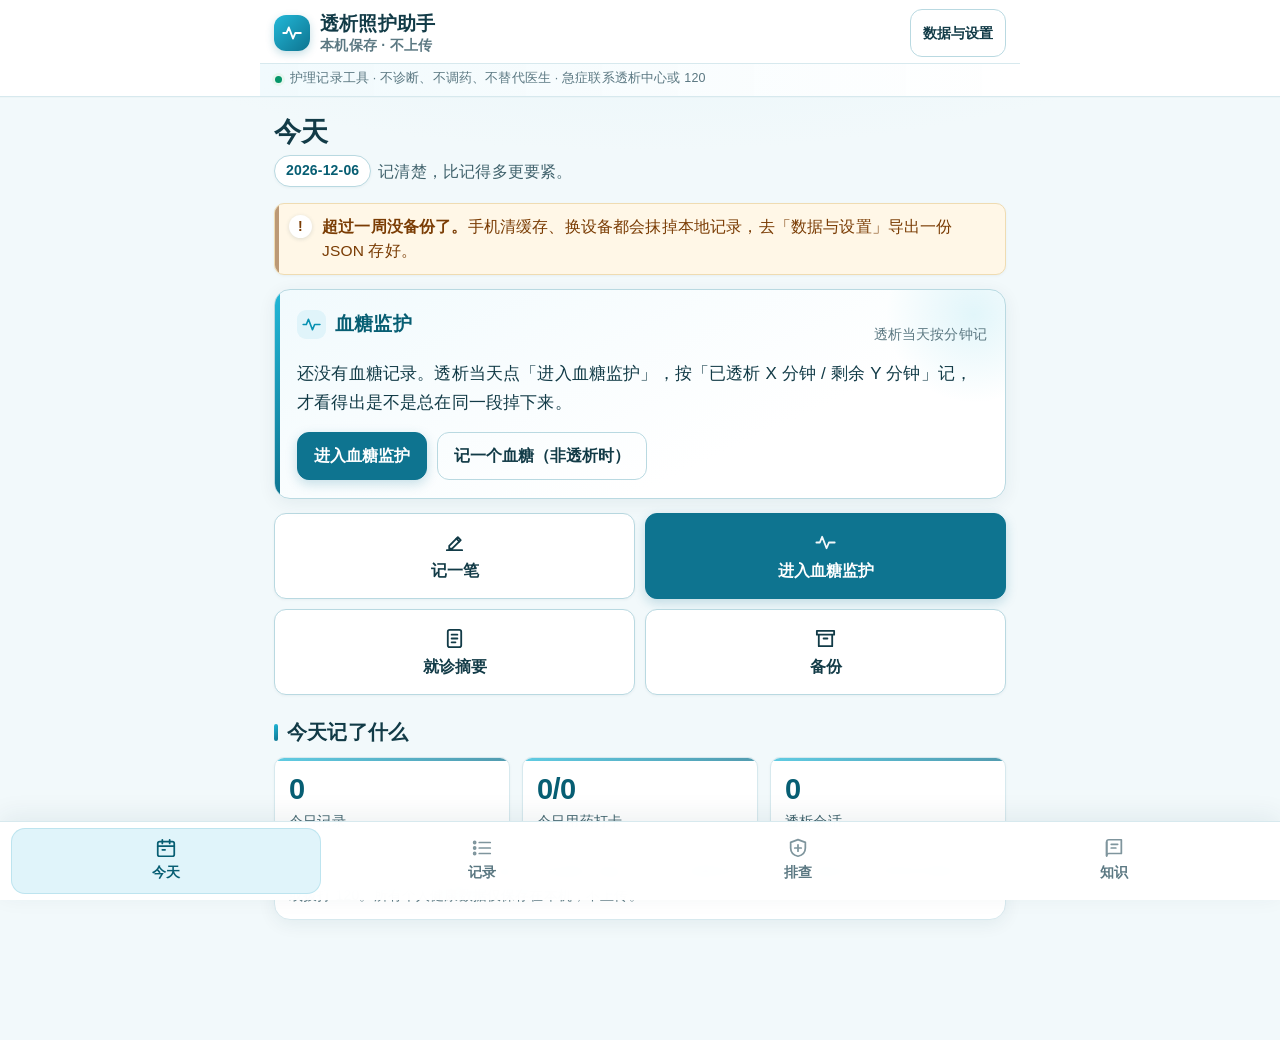
==== commit 7738958b: "style: 界面美化与无障碍打磨 v0.1.1 - 设计令牌重构：语义色板 / 三级阴影 / 分层圆角 / 柔光背景，安静的极简医疗风 - 首屏主视觉卡、日期胶囊、品牌徽标、四个图标磁贴，主行动用实" ====
--- a/index.html
+++ b/index.html
@@ -3,32 +3,45 @@
 <head>
 <meta charset="UTF-8">
 <meta name="viewport" content="width=device-width, initial-scale=1, viewport-fit=cover">
-<meta name="theme-color" content="#0891B2">
+<meta name="theme-color" content="#0E7490">
 <meta name="description" content="给透析患者和家属用的护理记录工具：透析中血糖监护、每日记录、就诊摘要、A4 打印。数据只存本机。">
-<link rel="icon" href="data:image/svg+xml,%3Csvg xmlns='http://www.w3.org/2000/svg' viewBox='0 0 64 64'%3E%3Crect width='64' height='64' rx='14' fill='%230891B2'/%3E%3Cpath d='M32 15v34M15 32h34' stroke='white' stroke-width='8' stroke-linecap='round'/%3E%3C/svg%3E">
+<link rel="icon" href="data:image/svg+xml,%3Csvg xmlns='http://www.w3.org/2000/svg' viewBox='0 0 64 64'%3E%3Cdefs%3E%3ClinearGradient id='g' x1='0' y1='0' x2='1' y2='1'%3E%3Cstop stop-color='%2322B8D8'/%3E%3Cstop offset='1' stop-color='%230E7490'/%3E%3C/linearGradient%3E%3C/defs%3E%3Crect width='64' height='64' rx='16' fill='url(%23g)'/%3E%3Cpath d='M7 34h10l5-12 9 22 5-10h21' fill='none' stroke='white' stroke-width='5' stroke-linecap='round' stroke-linejoin='round'/%3E%3C/svg%3E">
 <title>透析照护助手</title>
 <style>/* 透析照护助手 · 设计令牌与组件样式
-   零外部依赖：不引字体、不引图标库、不引 CDN。 */
+   零外部依赖：不引字体、不引图标库、不引 CDN；图标全部为内联 SVG。
+   视觉方向：Minimalism / Swiss Style，安静的青绿、克制的层次、清晰的焦点。
+   无障碍：实心按钮底色统一加深，保证白字对比度 >= 4.5:1（WCAG AA）。 */
 :root{
-  --bg:#F3FAFC; --surface:#FFFFFF; --surface-2:#EAF6F9; --surface-3:#DDF0F5;
-  --ink:#123B47; --ink-2:#4A6B75; --ink-3:#647F88;
-  --primary:#0891B2; --primary-dark:#075E73; --primary-soft:#E0F4FA;
-  --accent:#059669; --accent-soft:#E6F6EF;
-  --warn:#B45309; --warn-soft:#FEF3D8;
-  --danger:#C62828; --danger-soft:#FDECEC;
-  --line:#D5E8ED; --line-2:#B9D9E1;
-  --r:14px; --r-sm:9px;
-  --shadow:0 2px 12px rgba(18,59,71,.07);
+  /* 底色与层次 */
+  --bg:#F2F9FB; --bg-glow:#DFF2F8; --surface:#FFFFFF; --surface-2:#EAF6F9; --surface-3:#DDF0F5;
+  --ink:#123B47; --ink-2:#41636D; --ink-3:#5B7882;
+  /* 语义色：亮色用于描边/图标，实心底用深一档以托住白字 */
+  --primary:#0891B2; --primary-solid:#0E7490; --primary-dark:#075E73;
+  --primary-soft:#E0F4FA; --primary-faint:#F1FAFD;
+  --accent:#059669; --accent-solid:#047857; --accent-soft:#E6F6EF;
+  --warn:#B45309; --warn-soft:#FFF7E7; --warn-line:#EFDCB2; --warn-ink:#7A3C04;
+  --danger:#C62828; --danger-soft:#FDEDED; --danger-line:#EFAFAF; --danger-ink:#8E1D1D;
+  --line:#D7E9EE; --line-2:#B9D9E1;
+  /* 形状与深度 */
+  --r-lg:20px; --r:16px; --r-sm:10px;
+  --shadow-sm:0 1px 3px rgba(18,59,71,.05);
+  --shadow:0 4px 18px rgba(18,59,71,.07);
+  --shadow-lg:0 16px 40px rgba(18,59,71,.16);
+  --ring:0 0 0 3px rgba(8,145,178,.20);
+  --grad:linear-gradient(135deg,#22B8D8 0%,#0E7490 100%);
   --font:-apple-system,BlinkMacSystemFont,"PingFang SC","Microsoft YaHei","Noto Sans SC","Source Han Sans SC",sans-serif;
   --tab-h:66px;
 }
 *{box-sizing:border-box}
 [hidden]{display:none!important}
 html{-webkit-text-size-adjust:100%;scroll-behavior:smooth}
-body{margin:0;background:var(--bg);color:var(--ink);font:400 17px/1.7 var(--font);letter-spacing:.01em;touch-action:manipulation}
+body{margin:0;color:var(--ink);font:400 17px/1.7 var(--font);letter-spacing:.01em;touch-action:manipulation;
+  background:radial-gradient(1100px 460px at 50% -180px,var(--bg-glow) 0%,rgba(223,242,248,0) 72%),var(--bg);
+  background-repeat:no-repeat}
 button,input,select,textarea{font:inherit;color:inherit}
 button{cursor:pointer}
 a{color:var(--primary-dark)}
+.ico{width:20px;height:20px;flex:0 0 auto;display:block}
 .num{font-variant-numeric:tabular-nums;font-feature-settings:"tnum"}
 .small{font-size:14px;color:var(--ink-3)}
 .muted{color:var(--ink-2)}
@@ -39,65 +52,108 @@
 .mb{margin-bottom:14px}
 
 /* 顶栏 */
-.topbar{position:sticky;top:0;z-index:20;background:rgba(255,255,255,.96);border-bottom:1px solid var(--line);backdrop-filter:blur(6px)}
-.topbar-in{max-width:760px;margin:0 auto;padding:8px 14px 4px;display:flex;align-items:center;justify-content:space-between;gap:10px}
-.brand{border:0;background:none;padding:4px 0;font-size:19px;font-weight:800;letter-spacing:.01em;color:var(--ink);min-height:48px}
+.topbar{position:sticky;top:0;z-index:20;background:rgba(255,255,255,.96);border-bottom:1px solid var(--line);
+  box-shadow:0 1px 0 rgba(18,59,71,.02);backdrop-filter:blur(8px)}
+.topbar-in{max-width:760px;margin:0 auto;padding:8px 14px 5px;display:flex;align-items:center;justify-content:space-between;gap:10px}
+.brand{border:0;background:none;padding:4px 0;font-size:19px;font-weight:800;letter-spacing:.01em;color:var(--ink);
+  min-height:48px;display:inline-flex;align-items:center;gap:10px;line-height:1.25}
+.brand .logo{width:36px;height:36px;border-radius:12px;background:var(--grad);display:grid;place-items:center;
+  box-shadow:0 3px 9px rgba(14,116,144,.24);flex:0 0 auto}
+.brand .logo svg{width:22px;height:22px}
+.brand-txt{text-align:left}
+.brand-txt small{display:block;font-size:14px;font-weight:600;color:var(--ink-3);letter-spacing:.02em;margin-top:1px}
 .top-actions{display:flex;gap:8px}
-.boundary{max-width:760px;margin:0 auto;padding:0 14px 8px;font-size:13px;line-height:1.45;color:var(--ink-3)}
+.boundary{max-width:760px;margin:0 auto;position:relative;padding:5px 14px 8px 30px;font-size:12.5px;line-height:1.5;
+  color:var(--ink-3);border-top:1px solid var(--line);background:linear-gradient(90deg,var(--primary-faint),rgba(241,250,253,0))}
+.boundary::before{content:"";position:absolute;left:15px;top:12px;width:7px;height:7px;border-radius:50%;
+  background:var(--accent);box-shadow:0 0 0 3px var(--accent-soft)}
 
 /* 主区 */
-.view{max-width:760px;margin:0 auto;padding:16px 14px calc(var(--tab-h) + 34px + env(safe-area-inset-bottom,0px))}
-h1{font-size:25px;line-height:1.3;margin:0 0 4px}
-h2{font-size:20px;line-height:1.35;margin:22px 0 10px}
+.view{max-width:760px;margin:0 auto;padding:18px 14px calc(var(--tab-h) + 40px + env(safe-area-inset-bottom,0px))}
+h1{font-size:27px;line-height:1.3;margin:0 0 5px;letter-spacing:-.01em}
+h2{font-size:20px;line-height:1.35;margin:24px 0 11px}
+h2::before{content:"";display:inline-block;width:4px;height:17px;border-radius:3px;background:var(--grad);
+  margin-right:9px;vertical-align:-2px}
 h3{font-size:17px;margin:16px 0 8px}
 p{margin:0 0 12px}
 .lead{font-size:15.5px;color:var(--ink-2);margin:0 0 16px}
+.date-pill{display:inline-block;padding:3px 11px;border-radius:999px;background:var(--surface);border:1px solid var(--line-2);
+  color:var(--primary-dark);font-size:14px;font-weight:700;box-shadow:var(--shadow-sm);margin-right:7px;vertical-align:2px}
 hr{border:0;border-top:1px solid var(--line);margin:22px 0}
 
 /* 卡片 */
-.card{background:var(--surface);border:1px solid var(--line);border-radius:var(--r);padding:16px 17px;box-shadow:var(--shadow);margin:0 0 14px}
+.card{background:var(--surface);border:1px solid var(--line);border-radius:var(--r);padding:16px 17px;
+  box-shadow:var(--shadow);margin:0 0 14px;transition:box-shadow .2s ease,border-color .2s ease}
 .card.tight{padding:12px 14px}
-.card.soft{background:var(--primary-soft);border-color:var(--line-2)}
+.card.soft{background:var(--primary-faint);border-color:var(--line-2)}
 .card h3{margin-top:0}
 .card p:last-child{margin-bottom:0}
+.card.hero{position:relative;overflow:hidden;padding:18px 18px 18px 22px;
+  background:linear-gradient(155deg,var(--primary-faint) 0%,#FFFFFF 68%);border-color:var(--line-2);box-shadow:var(--shadow)}
+.card.hero::before{content:"";position:absolute;left:0;top:0;bottom:0;width:5px;background:var(--grad)}
+.card.hero::after{content:"";position:absolute;right:-58px;top:-64px;width:178px;height:178px;border-radius:50%;
+  background:radial-gradient(circle,rgba(34,184,216,.13),rgba(34,184,216,0) 70%);pointer-events:none}
+.card.hero > *{position:relative;z-index:1}
+.hero-title{display:inline-flex;align-items:center;gap:9px;font-size:19px;color:var(--primary-dark)}
+.hero-title .ico{width:21px;height:21px;padding:4px;border-radius:9px;background:var(--primary-soft);
+  color:var(--primary);box-sizing:content-box}
+.hero-value{font-size:32px;font-weight:800;color:var(--primary-dark);letter-spacing:-.02em}
 .grid2{display:grid;gap:12px;grid-template-columns:repeat(auto-fit,minmax(220px,1fr))}
 .grid3{display:grid;gap:12px;grid-template-columns:repeat(auto-fit,minmax(150px,1fr))}
 .row{display:flex;flex-wrap:wrap;gap:10px;align-items:center}
 .row.tight{gap:8px}
 .spread{display:flex;justify-content:space-between;align-items:baseline;gap:10px}
 
-/* 按钮：最小 48px 触控 */
-.btn{display:inline-flex;align-items:center;justify-content:center;gap:6px;min-height:48px;padding:10px 16px;border:1px solid var(--line-2);border-radius:10px;background:var(--surface);color:var(--ink);font-size:16px;font-weight:700;text-decoration:none;line-height:1.3;transition:background .18s,border-color .18s}
-.btn:hover{background:var(--surface-2)}
-.btn:active{transform:translateY(1px)}
-.btn:focus-visible,button:focus-visible,input:focus-visible,select:focus-visible,textarea:focus-visible,a:focus-visible{outline:3px solid var(--primary);outline-offset:2px}
-.btn.primary{background:var(--primary);border-color:var(--primary);color:#fff}
-.btn.primary:hover{background:var(--primary-dark)}
-.btn.accent{background:var(--accent);border-color:var(--accent);color:#fff}
-.btn.danger{background:var(--danger);border-color:var(--danger);color:#fff}
-.btn.danger:hover{background:#9E1F1F}
-.btn.ghost{background:transparent}
-.btn.warn{background:var(--warn-soft);border-color:#E8C889;color:#7A3C04}
+/* 按钮：最小 48px 触控；实心底统一用达标深色 */
+.btn{display:inline-flex;align-items:center;justify-content:center;gap:7px;min-height:48px;padding:10px 16px;
+  border:1px solid var(--line-2);border-radius:12px;background:var(--surface);color:var(--ink);
+  font-size:16px;font-weight:700;text-decoration:none;line-height:1.3;box-shadow:var(--shadow-sm);
+  transition:transform .18s ease,box-shadow .18s ease,background .18s ease,border-color .18s ease}
+.btn:hover{background:var(--surface-2);border-color:var(--primary);box-shadow:var(--shadow);transform:translateY(-1px)}
+.btn:active{transform:translateY(1px);box-shadow:var(--shadow-sm)}
+.btn:focus-visible,button:focus-visible,input:focus-visible,select:focus-visible,textarea:focus-visible,a:focus-visible{
+  outline:3px solid var(--primary);outline-offset:2px}
+.btn.primary{background:var(--primary-solid);border-color:var(--primary-solid);color:#fff;
+  box-shadow:0 4px 12px rgba(14,116,144,.22)}
+.btn.primary:hover{background:var(--primary-dark);border-color:var(--primary-dark)}
+.btn.accent{background:var(--accent-solid);border-color:var(--accent-solid);color:#fff;
+  box-shadow:0 4px 12px rgba(4,120,87,.20)}
+.btn.accent:hover{background:#036849;border-color:#036849}
+.btn.danger{background:var(--danger);border-color:var(--danger);color:#fff;
+  box-shadow:0 4px 12px rgba(198,40,40,.20)}
+.btn.danger:hover{background:#9E1F1F;border-color:#9E1F1F}
+.btn.ghost{background:transparent;box-shadow:none}
+.btn.warn{background:var(--warn-soft);border-color:var(--warn-line);color:var(--warn-ink)}
 .btn.tiny{min-height:48px;padding:8px 12px;font-size:14px;font-weight:600}
 .btn.block{width:100%}
 .btn.big{min-height:58px;font-size:17px}
 .btn[disabled]{opacity:.5;pointer-events:none}
 .btn-row{display:grid;gap:10px;grid-template-columns:repeat(auto-fit,minmax(150px,1fr));margin:12px 0}
-
-/* 状态条 */
-.banner{display:flex;gap:10px;align-items:flex-start;border-radius:var(--r-sm);padding:12px 14px;margin:0 0 14px;font-size:15.5px;border:1px solid;line-height:1.55}
-.banner .mark{font-weight:800;flex:0 0 auto}
+.btn-row.tiles{grid-template-columns:repeat(2,minmax(0,1fr))}
+.btn.big.tile{flex-direction:column;gap:7px;min-height:86px;padding:12px 8px}
+.btn.big.tile .ico{width:23px;height:23px}
+.btn.big.tile span{font-size:15.5px;line-height:1.3}
+.btn.big.tile.primary .ico{opacity:.95}
+
+/* 状态条：左侧色条 + 圆形徽章，颜色不单独表意，文案始终说明 */
+.banner{position:relative;overflow:hidden;display:flex;gap:10px;align-items:flex-start;border-radius:var(--r-sm);
+  padding:11px 14px;margin:0 0 14px;font-size:15.5px;border:1px solid;line-height:1.55;box-shadow:var(--shadow-sm)}
+.banner::before{content:"";position:absolute;left:0;top:0;bottom:0;width:4px;background:currentColor;opacity:.5}
+.banner .mark{flex:0 0 auto;display:inline-grid;place-items:center;width:23px;height:23px;border-radius:50%;
+  background:#fff;box-shadow:0 1px 4px rgba(18,59,71,.14);font-size:14px;font-weight:800;line-height:1}
 .banner.info{background:var(--primary-soft);border-color:var(--line-2);color:var(--primary-dark)}
-.banner.warn{background:var(--warn-soft);border-color:#E8C889;color:#7A3C04}
-.banner.danger{background:var(--danger-soft);border-color:#EFAFAF;color:#8E1D1D}
+.banner.warn{background:var(--warn-soft);border-color:var(--warn-line);color:var(--warn-ink)}
+.banner.danger{background:var(--danger-soft);border-color:var(--danger-line);color:var(--danger-ink)}
 .banner.ok{background:var(--accent-soft);border-color:#BFE7D5;color:#046C4C}
 .banner p{margin:0}
 
 /* 数字块 */
-.stat{background:var(--surface);border:1px solid var(--line);border-radius:12px;padding:12px 14px;box-shadow:var(--shadow)}
-.stat .v{font-size:28px;font-weight:800;line-height:1.2;color:var(--primary-dark)}
+.stat{position:relative;overflow:hidden;background:var(--surface);border:1px solid var(--line);border-radius:var(--r-sm);
+  padding:14px 14px 12px;box-shadow:var(--shadow-sm)}
+.stat::before{content:"";position:absolute;left:0;top:0;width:100%;height:3px;background:var(--grad);opacity:.72}
+.stat .v{font-size:29px;font-weight:800;line-height:1.2;color:var(--primary-dark);letter-spacing:-.02em}
 .stat .v.dark{color:var(--ink)}
-.stat .l{font-size:13.5px;color:var(--ink-2);margin-top:3px}
+.stat .l{font-size:13.5px;color:var(--ink-2);margin-top:4px}
 .kv{display:flex;justify-content:space-between;gap:12px;padding:7px 0;border-bottom:1px dashed var(--line);font-size:15.5px}
 .kv:last-child{border-bottom:0}
 .kv b{font-weight:700}
@@ -107,30 +163,43 @@
 .field > label{font-size:15px;font-weight:700}
 .field .help{font-size:13px;color:var(--ink-3);line-height:1.5}
 input[type=text],input[type=number],input[type=date],input[type=time],input[type=tel],select,textarea{
-  width:100%;min-height:50px;padding:10px 13px;border:1px solid var(--line-2);border-radius:10px;background:var(--surface);font-size:17px;line-height:1.4
-}
+  width:100%;min-height:50px;padding:10px 13px;border:1px solid var(--line-2);border-radius:var(--r-sm);
+  background:var(--surface);font-size:17px;line-height:1.4;transition:border-color .18s ease,box-shadow .18s ease}
 textarea{min-height:76px;resize:vertical}
-input:focus,select:focus,textarea:focus{outline:3px solid var(--primary-soft);border-color:var(--primary)}
+input:focus,select:focus,textarea:focus{outline:none;border-color:var(--primary);box-shadow:var(--ring)}
+input:focus-visible,select:focus-visible,textarea:focus-visible{outline:3px solid var(--primary);outline-offset:2px;box-shadow:var(--ring)}
 input[inputmode=decimal]{font-variant-numeric:tabular-nums}
 .field-inline{display:grid;grid-template-columns:repeat(auto-fit,minmax(120px,1fr));gap:10px}
 .check{display:flex;align-items:center;gap:10px;min-height:48px;font-size:16px}
-.check input[type=checkbox]{width:26px;height:26px;min-height:0;flex:0 0 auto;accent-color:var(--primary)}
+.check input[type=checkbox]{width:26px;height:26px;min-height:0;flex:0 0 auto;accent-color:var(--primary-solid)}
 .chips{display:flex;flex-wrap:wrap;gap:8px;margin:4px 0 10px}
-.chip{display:inline-flex;align-items:center;min-height:48px;padding:6px 13px;border:1px solid var(--line-2);border-radius:999px;background:var(--surface);font-size:15px;font-weight:600}
+.chip{display:inline-flex;align-items:center;min-height:48px;padding:6px 13px;border:1px solid var(--line-2);
+  border-radius:999px;background:var(--surface);font-size:15px;font-weight:600;box-shadow:var(--shadow-sm);
+  transition:background .18s ease,border-color .18s ease,transform .18s ease}
+.chip:hover{border-color:var(--primary);transform:translateY(-1px)}
 .chip.on{background:var(--primary-soft);border-color:var(--primary);color:var(--primary-dark)}
-.chip.danger.on{background:var(--danger-soft);border-color:var(--danger);color:#8E1D1D}
+.chip.danger.on{background:var(--danger-soft);border-color:var(--danger);color:var(--danger-ink)}
 .subtabs{display:flex;gap:8px;overflow-x:auto;padding:2px 0 12px;margin:0 0 4px;-webkit-overflow-scrolling:touch}
-.subtabs button{flex:0 0 auto;min-height:48px;padding:6px 14px;border:1px solid var(--line-2);border-radius:999px;background:var(--surface);font-size:15px;font-weight:600}
-.subtabs button.on{background:var(--primary);border-color:var(--primary);color:#fff}
+.subtabs button{flex:0 0 auto;min-height:48px;padding:6px 15px;border:1px solid var(--line-2);border-radius:999px;
+  background:var(--surface);font-size:15px;font-weight:600;box-shadow:var(--shadow-sm);transition:background .18s ease}
+.subtabs button.on{background:var(--primary-solid);border-color:var(--primary-solid);color:#fff;box-shadow:0 3px 9px rgba(14,116,144,.20)}
 
 /* 列表 */
 .list{list-style:none;padding:0;margin:0}
-.list li{background:var(--surface);border:1px solid var(--line);border-radius:var(--r-sm);padding:11px 13px;margin:0 0 9px;display:flex;justify-content:space-between;align-items:flex-start;gap:10px}
+.list li{background:var(--surface);border:1px solid var(--line);border-radius:12px;padding:11px 13px;margin:0 0 9px;
+  display:flex;justify-content:space-between;align-items:flex-start;gap:10px;box-shadow:var(--shadow-sm)}
 .list li .t{font-size:14px;color:var(--ink-3)}
 .list li .v{font-size:18px;font-weight:700}
 .list li .n{font-size:14.5px;color:var(--ink-2);margin-top:2px}
-.empty{padding:24px 16px;text-align:center;color:var(--ink-3);background:var(--surface);border:1px dashed var(--line-2);border-radius:var(--r);font-size:15.5px}
-.tag{display:inline-block;font-size:12.5px;font-weight:700;padding:2px 9px;border-radius:6px;background:var(--surface-2);color:var(--primary-dark);margin:0 5px 4px 0}
+.list input[type=text]{min-height:48px}
+.empty{position:relative;padding:56px 16px 24px;text-align:center;color:var(--ink-3);background:var(--surface);
+  border:1px dashed var(--line-2);border-radius:var(--r);font-size:15.5px}
+.empty::before{content:"";position:absolute;top:18px;left:50%;transform:translateX(-50%);width:28px;height:28px;
+  border:2px dashed var(--line-2);border-radius:50%}
+.empty::after{content:"";position:absolute;top:29px;left:50%;transform:translateX(-50%);width:6px;height:6px;
+  border-radius:50%;background:var(--primary);opacity:.5}
+.tag{display:inline-block;font-size:12.5px;font-weight:700;padding:2px 9px;border-radius:7px;
+  background:var(--surface-2);color:var(--primary-dark);margin:0 5px 4px 0}
 .tag.g{background:var(--accent-soft);color:#046C4C}
 .tag.w{background:var(--warn-soft);color:var(--warn)}
 .tag.r{background:var(--danger-soft);color:var(--danger)}
@@ -138,51 +207,81 @@
 /* 表格 */
 table{width:100%;border-collapse:collapse;font-size:14.5px;background:var(--surface);margin:10px 0 14px}
 th,td{border:1px solid var(--line);padding:8px 9px;text-align:left;vertical-align:top}
-th{background:var(--surface-2);font-weight:700;font-size:13.5px}
+th{background:var(--surface-2);font-weight:700;font-size:13.5px;color:var(--ink)}
 td{color:var(--ink-2)}
-.table-scroll{overflow-x:auto;-webkit-overflow-scrolling:touch;border-radius:var(--r-sm)}
-.table-scroll table{min-width:520px}
+.table-scroll{overflow-x:auto;-webkit-overflow-scrolling:touch;border:1px solid var(--line);
+  border-radius:12px;box-shadow:var(--shadow-sm);margin:0 0 14px}
+.table-scroll table{margin:0;min-width:520px;border:0}
+.table-scroll tr:first-child th{border-top:0}
+.table-scroll th:first-child,.table-scroll td:first-child{border-left:0}
+.table-scroll th:last-child,.table-scroll td:last-child{border-right:0}
+.table-scroll tr:last-child td{border-bottom:0}
+.table-scroll tbody tr:nth-child(even) td{background:#FBFEFF}
 
 /* 图表 */
-.chart-box{background:var(--surface);border:1px solid var(--line);border-radius:var(--r);padding:12px 10px 8px;margin:0 0 12px;overflow-x:auto}
+.chart-box{background:linear-gradient(180deg,#FFFFFF 0%,#FAFDFE 100%);border:1px solid var(--line);
+  border-radius:var(--r);padding:12px 10px 8px;margin:0 0 12px;overflow-x:auto;box-shadow:var(--shadow-sm)}
 .chart-box svg{display:block;width:100%;min-width:300px;height:auto}
 .legend{display:flex;flex-wrap:wrap;gap:10px 16px;font-size:13.5px;color:var(--ink-2);padding:4px 6px 8px}
-.legend i{display:inline-block;width:11px;height:11px;border:2px solid var(--primary-dark);margin-right:5px;vertical-align:-1px}
-
-/* 底部 Tab */
-.tabs{position:fixed;left:0;right:0;bottom:0;z-index:20;display:grid;grid-template-columns:repeat(4,1fr);background:rgba(255,255,255,.97);border-top:1px solid var(--line-2);padding-bottom:env(safe-area-inset-bottom,0px);backdrop-filter:blur(6px)}
-.tabs button{min-height:var(--tab-h);border:0;background:none;color:var(--ink-2);font-size:14px;font-weight:700;display:flex;align-items:center;justify-content:center;gap:4px}
-.tabs button.on{color:var(--primary-dark);background:var(--primary-soft);box-shadow:inset 0 3px 0 var(--primary)}
-.tabs button span::before{content:"";display:block;width:7px;height:7px;border-radius:50%;background:currentColor;opacity:.35;margin:0 auto 3px}
-.tabs button.on span::before{opacity:1;background:var(--primary)}
+.legend i{display:inline-block;width:15px;height:4px;border:0;border-radius:3px;margin-right:6px;vertical-align:3px}
+
+/* 底部 Tab：内联 SVG 图标 + 胶囊选中态 */
+.tabs{position:fixed;left:0;right:0;bottom:0;z-index:20;display:grid;grid-template-columns:repeat(4,1fr);
+  background:rgba(255,255,255,.97);border-top:1px solid var(--line);box-shadow:0 -6px 24px rgba(18,59,71,.07);
+  padding:6px 8px calc(6px + env(safe-area-inset-bottom,0px));backdrop-filter:blur(8px)}
+.tabs button{min-height:var(--tab-h);border:0;background:none;color:var(--ink-3);font-size:13.5px;font-weight:700;
+  display:flex;flex-direction:column;align-items:center;justify-content:center;gap:3px;border-radius:14px;
+  margin:0 3px;transition:background .18s ease,color .18s ease}
+.tabs button .ico{width:22px;height:22px;opacity:.78}
+.tabs button.on{color:var(--primary-dark);background:var(--primary-soft);box-shadow:inset 0 0 0 1px rgba(8,145,178,.16)}
+.tabs button.on .ico{opacity:1}
 
 /* 底部弹层 */
-.sheet{position:fixed;inset:0;z-index:40;background:rgba(12,40,50,.42);display:flex;align-items:flex-end;justify-content:center}
-.sheet-panel{background:var(--surface);width:100%;max-width:620px;max-height:88vh;overflow-y:auto;border-radius:18px 18px 0 0;padding:18px 17px calc(20px + env(safe-area-inset-bottom,0px));box-shadow:0 -8px 30px rgba(12,40,50,.18)}
+.sheet{position:fixed;inset:0;z-index:40;background:rgba(12,40,50,.42);display:flex;align-items:flex-end;justify-content:center;
+  backdrop-filter:blur(2px)}
+.sheet-panel{background:var(--surface);width:100%;max-width:620px;max-height:88vh;overflow-y:auto;
+  border-radius:22px 22px 0 0;padding:18px 17px calc(20px + env(safe-area-inset-bottom,0px));
+  box-shadow:var(--shadow-lg);animation:sheetIn .22s cubic-bezier(.2,.8,.2,1) both}
+.sheet-panel::before{content:"";display:block;width:42px;height:4px;border-radius:999px;background:var(--line-2);margin:-6px auto 14px}
+@keyframes sheetIn{from{opacity:.6;transform:translateY(16px)}to{opacity:1;transform:none}}
 .sheet-panel h3{font-size:20px;margin:0 0 4px}
 .sheet-panel .sub{font-size:14.5px;color:var(--ink-3);margin:0 0 14px}
 .sheet-actions{display:flex;gap:10px;margin-top:16px}
 .sheet-actions .btn{flex:1}
-@media (min-width:700px){.sheet{align-items:center}.sheet-panel{border-radius:16px;max-height:86vh}}
-
-.toast{position:fixed;left:50%;bottom:calc(var(--tab-h) + 18px + env(safe-area-inset-bottom,0px));transform:translateX(-50%);z-index:60;background:#123B47;color:#fff;padding:10px 18px;border-radius:999px;font-size:15px;font-weight:600;opacity:0;pointer-events:none;transition:opacity .2s;max-width:88vw;text-align:center}
+@media (min-width:700px){.sheet{align-items:center}.sheet-panel{border-radius:18px;max-height:86vh}}
+
+.toast{position:fixed;left:50%;bottom:calc(var(--tab-h) + 18px + env(safe-area-inset-bottom,0px));transform:translateX(-50%);
+  z-index:60;background:#123B47;color:#fff;padding:10px 18px;border-radius:999px;font-size:15px;font-weight:600;
+  opacity:0;pointer-events:none;transition:opacity .2s;max-width:88vw;text-align:center;box-shadow:var(--shadow-lg)}
 .toast.on{opacity:1}
 
 /* 折叠卡片 */
 details.card{padding:0}
 details.card summary{padding:14px 17px;font-weight:700;font-size:16px;cursor:pointer;list-style:none;min-height:48px}
 details.card summary::-webkit-details-marker{display:none}
-details.card summary::after{content:"＋";float:right;color:var(--primary);font-weight:800}
+details.card summary::after{content:"＋";float:right;width:27px;height:27px;line-height:25px;text-align:center;
+  border-radius:50%;background:var(--primary-soft);color:var(--primary-dark);font-size:17px;font-weight:800}
 details.card[open] summary::after{content:"－"}
+details.card[open]{border-color:var(--line-2);box-shadow:var(--shadow)}
 details.card .detail-body{padding:0 17px 16px;border-top:1px solid var(--line);font-size:15.5px;color:var(--ink-2)}
 details.card .detail-body p:last-child{margin-bottom:0}
 
-/* 高对比大字 */
-body.hc{--bg:#FFFFFF;--surface:#FFFFFF;--surface-2:#F0F0F0;--ink:#001A22;--ink-2:#123B47;--ink-3:#33505A;--line:#8FA9B2;--line-2:#5F7C87;--primary:#005F78;--primary-dark:#00485C;font-size:19px}
-body.hc .card,body.hc .stat,body.hc .list li{border-width:2px;box-shadow:none}
+/* 高对比大字：关掉全部装饰，只留粗边与深色 */
+body.hc{--bg:#FFFFFF;--surface:#FFFFFF;--surface-2:#F0F0F0;--surface-3:#E8E8E8;--ink:#001A22;--ink-2:#123B47;
+  --ink-3:#33505A;--line:#8FA9B2;--line-2:#5F7C87;--primary:#005F78;--primary-solid:#00485C;--primary-dark:#00485C;
+  --primary-soft:#E6F2F5;--primary-faint:#FFFFFF;--grad:#00485C;background:#fff;font-size:19px}
+body.hc .card,body.hc .card.hero,body.hc .stat,body.hc .list li,body.hc .chart-box,body.hc .table-scroll{
+  background:#fff!important;box-shadow:none;border-width:2px}
+body.hc .card.hero::before,body.hc .card.hero::after,body.hc .stat::before,body.hc .banner::before,
+body.hc .empty::before,body.hc .empty::after,body.hc .boundary::before{display:none}
+body.hc .btn,body.hc .btn.primary,body.hc .chip,body.hc .subtabs button.on{border-width:2px;box-shadow:none;font-weight:800}
+body.hc .btn.primary{background:#00485C}
+body.hc .banner,body.hc .boundary{box-shadow:none}
 body.hc .boundary,body.hc .small,body.hc .help,body.hc .sub{color:var(--ink-2);font-size:15px}
-body.hc .btn{border-width:2px;font-weight:800}
 body.hc .tabs button{font-size:16px}
+body.hc .sheet-panel{animation:none}
+body.hc .brand .logo{background:#00485C;box-shadow:none}
+body.hc .date-pill,body.hc .chart-box{box-shadow:none}
 
 /* 打印：屏幕隐藏，打印时只留 A4 内容 */
 #print-root{display:none}
@@ -194,29 +293,48 @@
   #print-root{display:block}
   .print-head{border-bottom:2px solid #333;padding-bottom:8px;margin-bottom:12px}
   .print-head h1{font-size:17pt;margin:0 0 4px}
+  .print-head h1::before,.print-sec h2::before{display:none}
   .print-head .meta{font-size:9.5pt;color:#333}
   .print-sec{margin:0 0 12px;break-inside:avoid}
   .print-sec h2{font-size:12pt;margin:0 0 6px;break-after:avoid;border-bottom:1px solid #999;padding-bottom:3px}
   .print-sec p{font-size:10pt;margin:0 0 6px}
-  #print-root table{font-size:9pt;width:100%;border-collapse:collapse;background:#fff}
-  #print-root th,#print-root td{border:1px solid #888;padding:4px 6px;color:#000}
+  #print-root table{font-size:8.6pt;width:100%;border-collapse:collapse;background:#fff}
+  #print-root th,#print-root td{border:1px solid #888;padding:4px 5px;color:#000}
   #print-root th{background:#EEE}
   #print-root tr{break-inside:avoid}
   #print-root svg{max-width:100%;height:auto}
+  #print-root .chart-area,#print-root .chart-glow{display:none}
+  #print-root .empty{padding:16px;border:1px dashed #999}
+  #print-root .empty::before,#print-root .empty::after{display:none}
   #print-root .legend{color:#000;font-size:9pt}
+  #print-root .legend i{height:3px}
   .print-foot{margin-top:14px;border-top:1px solid #888;padding-top:6px;font-size:9pt;color:#333}
   .print-note{font-size:9pt;color:#333}
   a{color:#000;text-decoration:none}
 }
 @media (prefers-reduced-motion:reduce){*{transition:none!important;animation:none!important}html{scroll-behavior:auto}}
-@media (max-width:400px){body{font-size:16.5px}.view{padding-left:11px;padding-right:11px}.card{padding:13px 14px}.btn{padding:9px 12px;font-size:15.5px}}
+@media (max-width:520px){
+  .grid3{grid-template-columns:repeat(2,minmax(0,1fr))}
+  .grid3 > :last-child:nth-child(odd){grid-column:1 / -1}
+  #q-input{flex-basis:100%!important;min-width:0!important}
+  [data-act=add-question]{width:100%}
+}
+@media (max-width:400px){
+  body{font-size:16.5px}
+  .view{padding-left:11px;padding-right:11px}
+  .card{padding:13px 14px}
+  .card.hero{padding:16px 14px 16px 19px}
+  .btn{padding:9px 12px;font-size:15.5px}
+  .boundary{padding-left:27px}
+  .boundary::before{left:12px}
+}
 </style>
 </head>
 <body>
 <div id="app">
   <header class="topbar" id="topbar">
     <div class="topbar-in">
-      <button type="button" class="brand" data-act="go" data-view="today">透析照护助手</button>
+      <button type="button" class="brand" data-act="go" data-view="today"><span class="logo"><svg viewBox="0 0 24 24" fill="none" stroke="#fff" stroke-width="2.1" stroke-linecap="round" stroke-linejoin="round" aria-hidden="true"><path d="M2.5 12h3.6l2.4-6 4.6 12 2.5-6h6"/></svg></span><span class="brand-txt">透析照护助手<small>本机保存 · 不上传</small></span></button>
       <div class="top-actions">
         <button type="button" class="btn tiny ghost" data-act="go" data-view="data">数据与设置</button>
       </div>
@@ -227,10 +345,10 @@
 </div>
 
 <nav class="tabs" id="tabs" aria-label="主导航">
-  <button type="button" data-act="go" data-view="today"><span>今天</span></button>
-  <button type="button" data-act="go" data-view="records"><span>记录</span></button>
-  <button type="button" data-act="go" data-view="triage"><span>排查</span></button>
-  <button type="button" data-act="go" data-view="knowledge"><span>知识</span></button>
+  <button type="button" data-act="go" data-view="today"><svg class="ico" viewBox="0 0 24 24" fill="none" stroke="currentColor" stroke-width="1.9" stroke-linecap="round" stroke-linejoin="round" aria-hidden="true"><rect x="3" y="5" width="18" height="16" rx="2"/><path d="M3 10h18M8 3v4M16 3v4"/><path d="M8 14h3"/></svg><span>今天</span></button>
+  <button type="button" data-act="go" data-view="records"><svg class="ico" viewBox="0 0 24 24" fill="none" stroke="currentColor" stroke-width="1.9" stroke-linecap="round" stroke-linejoin="round" aria-hidden="true"><path d="M9 6h12M9 12h12M9 18h12"/><circle cx="4" cy="6" r="1.1"/><circle cx="4" cy="12" r="1.1"/><circle cx="4" cy="18" r="1.1"/></svg><span>记录</span></button>
+  <button type="button" data-act="go" data-view="triage"><svg class="ico" viewBox="0 0 24 24" fill="none" stroke="currentColor" stroke-width="1.9" stroke-linecap="round" stroke-linejoin="round" aria-hidden="true"><path d="M12 2.8l8 3v6.1c0 4.8-3.4 7.9-8 9.1-4.6-1.2-8-4.3-8-9.1V5.8z"/><path d="M12 8.5v7M8.5 12h7"/></svg><span>排查</span></button>
+  <button type="button" data-act="go" data-view="knowledge"><svg class="ico" viewBox="0 0 24 24" fill="none" stroke="currentColor" stroke-width="1.9" stroke-linecap="round" stroke-linejoin="round" aria-hidden="true"><path d="M4 5.5A2.5 2.5 0 0 1 6.5 3H20v15H6.5A2.5 2.5 0 0 0 4 20.5z"/><path d="M4 5.5v15M9 8h7M9 12h5"/></svg><span>知识</span></button>
 </nav>
 
 <div id="sheet" class="sheet" hidden></div>
@@ -253,6 +371,15 @@
 var S, storageBroken=false, saveTimer=null, toastTimer=null, clockTimer=null;
 
 /* ---------------- 基础工具 ---------------- */
+var ICONS={
+  pulse:'<path d="M2.5 12h3.6l2.4-6 4.6 12 2.5-6h6"/>',
+  pen:'<path d="M4 20h16M6.5 15.5l9-9 3 3-9 9H6.5z"/><path d="M14 8l3 3"/>',
+  doc:'<rect x="5" y="3" width="14" height="18" rx="2"/><path d="M9 8h6M9 12h6M9 16h4"/>',
+  archive:'<path d="M3 4h18v4H3zM5 8v12h14V8M10 12h4"/>'
+};
+function icon(k){
+  return '<svg class="ico" viewBox="0 0 24 24" fill="none" stroke="currentColor" stroke-width="1.9" stroke-linecap="round" stroke-linejoin="round" aria-hidden="true">'+(ICONS[k]||'')+'</svg>';
+}
 function $(s){return document.querySelector(s)}
 function byId(id){return document.getElementById(id)}
 function esc(v){return String(v==null?'':v).replace(/[&<>"']/g,function(c){return {'&':'&amp;','<':'&lt;','>':'&gt;','"':'&quot;',"'":'&#39;'}[c]})}
@@ -359,7 +486,9 @@
 function markIfLow(g){var l=lowLine();return (l!=null&&g!=null&&g<l)?'低于你设的线':''}
 
 /* ---------------- 图表（手写 SVG） ---------------- */
-var COLORS=['#0891B2','#9A4A0B','#046C4C','#8E1D1D','#123B47','#5D6F7E'];
+var COLORS=['#0E7490','#A24A0B','#047857','#B3261E','#123B47','#5D6F7E'];
+var CHART_DASH=['','8 4','2 4','10 3 2 3','5 3'];
+var CHART_SEQ=0;
 var SHAPES=['circle','square','triangle','diamond','cross'];
 function marker(shape,x,y,color){
   var s=5;
@@ -381,48 +510,59 @@
   if(xmax<=0)xmax=1;
   function X(v){return pl+(Math.max(0,Math.min(xmax,v))/xmax)*(W-pl-pr)}
   function Y(v){return pt+(1-(v-ymin)/(ymax-ymin))*(H-pt-pb)}
+  var gid='chartFill'+(++CHART_SEQ),baseY=(H-pb).toFixed(1);
   var out='<svg viewBox="0 0 '+W+' '+H+'" role="img" aria-label="'+attr(o.aria||'血糖趋势图')+'">';
-  out+='<rect x="'+pl+'" y="'+pt+'" width="'+(W-pl-pr)+'" height="'+(H-pt-pb)+'" fill="#FBFEFF" stroke="#D5E8ED"/>';
+  out+='<defs><linearGradient id="'+gid+'" x1="0" y1="0" x2="0" y2="1"><stop offset="0%" stop-color="#0891B2" stop-opacity="0.20"/><stop offset="100%" stop-color="#0891B2" stop-opacity="0"/></linearGradient></defs>';
+  out+='<rect x="'+pl+'" y="'+pt+'" width="'+(W-pl-pr)+'" height="'+(H-pt-pb)+'" fill="none" stroke="#E1F0F4"/>';
   for(var i=0;i<=3;i++){
     var gy=ymin+(ymax-ymin)*i/3,py=Y(gy);
-    out+='<line x1="'+pl+'" y1="'+py.toFixed(1)+'" x2="'+(W-pr)+'" y2="'+py.toFixed(1)+'" stroke="#E6F0F3"/>';
-    out+='<text x="'+(pl-6)+'" y="'+(py+4).toFixed(1)+'" text-anchor="end" font-size="11" fill="#4A6B75">'+gy.toFixed(1)+'</text>';
+    out+='<line class="chart-grid" x1="'+pl+'" y1="'+py.toFixed(1)+'" x2="'+(W-pr)+'" y2="'+py.toFixed(1)+'" stroke="#E9F3F6" stroke-width="1"/>';
+    out+='<text x="'+(pl-7)+'" y="'+(py+4).toFixed(1)+'" text-anchor="end" font-size="11" fill="#41636D">'+gy.toFixed(1)+'</text>';
   }
   (o.xTicks||[]).forEach(function(t){
     var px=X(t.x);
-    out+='<line x1="'+px.toFixed(1)+'" y1="'+pt+'" x2="'+px.toFixed(1)+'" y2="'+(H-pb)+'" stroke="'+(t.color||'#B9D9E1')+'" stroke-dasharray="4 4"/>';
-    if(t.label)out+='<text x="'+(px+3).toFixed(1)+'" y="'+(pt+12)+'" font-size="10" fill="#4A6B75">'+esc(t.label)+'</text>';
+    out+='<line x1="'+px.toFixed(1)+'" y1="'+pt+'" x2="'+px.toFixed(1)+'" y2="'+baseY+'" stroke="'+(t.color||'#C6E2EA')+'" stroke-dasharray="4 4"/>';
+    if(t.label)out+='<text x="'+(px+3).toFixed(1)+'" y="'+(pt+12)+'" font-size="10" fill="#41636D">'+esc(t.label)+'</text>';
   });
   if(o.hline!=null){
-    var hy=Y(o.hline);
-    out+='<line x1="'+pl+'" y1="'+hy.toFixed(1)+'" x2="'+(W-pr)+'" y2="'+hy.toFixed(1)+'" stroke="#B45309" stroke-dasharray="7 5" stroke-width="1.6"/>';
+    var hy=Y(o.hline),hyS=hy.toFixed(1);
+    out+='<line x1="'+pl+'" y1="'+hyS+'" x2="'+(W-pr)+'" y2="'+hyS+'" stroke="#B45309" stroke-dasharray="7 5" stroke-width="1.6"/>';
+    out+='<rect x="'+(W-pr-64)+'" y="'+(hy-17).toFixed(1)+'" width="60" height="14" rx="3" fill="#fff" opacity=".88"/>';
     out+='<text x="'+(W-pr-4)+'" y="'+(hy-5).toFixed(1)+'" text-anchor="end" font-size="11" fill="#B45309">你设的线</text>';
   }
   series.forEach(function(s,si){
     var color=s.color||COLORS[si%COLORS.length],shape=SHAPES[si%SHAPES.length];
     var pts=s.points.filter(function(p){return p.y!=null}).slice().sort(function(a,b){return a.x-b.x});
     if(pts.length>1){
-      out+='<polyline points="'+pts.map(function(p){return X(p.x).toFixed(1)+','+Y(p.y).toFixed(1)}).join(' ')+'" fill="none" stroke="'+color+'" stroke-width="2.6" stroke-linejoin="round" stroke-dasharray="'+(si%3===2?'6 4':'')+'"/>';
+      var xy=pts.map(function(p){return X(p.x).toFixed(1)+','+Y(p.y).toFixed(1)});
+      if(series.length===1)out+='<polygon class="chart-area" points="'+X(pts[0].x).toFixed(1)+','+baseY+' '+xy.join(' ')+' '+X(pts[pts.length-1].x).toFixed(1)+','+baseY+'" fill="url(#'+gid+')"/>';
+      out+='<polyline points="'+xy.join(' ')+'" fill="none" stroke="'+color+'" stroke-width="2.8" stroke-linecap="round" stroke-linejoin="round" stroke-dasharray="'+CHART_DASH[si%CHART_DASH.length]+'"/>';
     }
     pts.forEach(function(p){
-      out+=marker(shape,X(p.x),Y(p.y),color);
-      if(p.mark)out+='<text x="'+(X(p.x)+7).toFixed(1)+'" y="'+(Y(p.y)-8).toFixed(1)+'" font-size="10" fill="#8E1D1D">'+esc(p.mark)+'</text>';
-      if(p.dotLabel)out+='<text x="'+X(p.x).toFixed(1)+'" y="'+(Y(p.y)-9).toFixed(1)+'" text-anchor="middle" font-size="10" fill="#123B47">'+esc(p.dotLabel)+'</text>';
+      var px=X(p.x),py=Y(p.y);
+      out+='<circle class="chart-glow" cx="'+px.toFixed(1)+'" cy="'+py.toFixed(1)+'" r="8" fill="'+color+'" opacity="0.12"/>';
+      out+=marker(shape,px,py,color);
+      if(p.mark)out+='<text x="'+(px+7).toFixed(1)+'" y="'+(py-8).toFixed(1)+'" font-size="10" fill="#8E1D1D">'+esc(p.mark)+'</text>';
+      if(p.dotLabel)out+='<text x="'+px.toFixed(1)+'" y="'+(py-9).toFixed(1)+'" text-anchor="middle" font-size="10" fill="#123B47">'+esc(p.dotLabel)+'</text>';
     });
+    if(series.length>1&&pts.length){
+      var last=pts[pts.length-1],lx=X(last.x),ly=Y(last.y),anchor=lx>W-110?'end':'start';
+      out+='<text x="'+(anchor==='end'?(W-pr-2):(lx+5)).toFixed(1)+'" y="'+(ly-10).toFixed(1)+'" text-anchor="'+anchor+'" font-size="10" fill="'+color+'">'+esc(String(s.label||'').slice(0,12))+'</text>';
+    }
   });
-  out+='<line x1="'+pl+'" y1="'+(H-pb)+'" x2="'+(W-pr)+'" y2="'+(H-pb)+'" stroke="#8FA9B2"/>';
+  out+='<line x1="'+pl+'" y1="'+baseY+'" x2="'+(W-pr)+'" y2="'+baseY+'" stroke="#8FA9B2" stroke-width="1.2"/>';
   (o.xLabels||[]).forEach(function(l){
-    out+='<text x="'+X(l.x).toFixed(1)+'" y="'+(H-pb+17)+'" text-anchor="middle" font-size="11" fill="#4A6B75">'+esc(l.t)+'</text>';
+    out+='<text x="'+X(l.x).toFixed(1)+'" y="'+(H-pb+17)+'" text-anchor="middle" font-size="11" fill="#41636D">'+esc(l.t)+'</text>';
   });
-  if(o.xTitle)out+='<text x="'+(W/2)+'" y="'+(H-4)+'" text-anchor="middle" font-size="11" fill="#4A6B75">'+esc(o.xTitle)+'</text>';
-  if(o.yTitle)out+='<text x="12" y="'+(H/2)+'" font-size="11" fill="#4A6B75" transform="rotate(-90 12 '+(H/2)+')" text-anchor="middle">'+esc(o.yTitle)+'</text>';
+  if(o.xTitle)out+='<text x="'+(W/2)+'" y="'+(H-4)+'" text-anchor="middle" font-size="11" fill="#41636D">'+esc(o.xTitle)+'</text>';
+  if(o.yTitle)out+='<text x="12" y="'+(H/2)+'" font-size="11" fill="#41636D" transform="rotate(-90 12 '+(H/2)+')" text-anchor="middle">'+esc(o.yTitle)+'</text>';
   out+='</svg>';
   return out;
 }
 function legend(series){
   return '<div class="legend">'+series.map(function(s,i){
     var c=s.color||COLORS[i%COLORS.length],sh=SHAPES[i%SHAPES.length];
-    return '<span><i style="background:'+c+';border-color:'+c+';border-radius:'+(sh==='circle'?'50%':'0')+'"></i>'+esc(s.label)+'</span>';
+    return '<span><i style="background:'+c+'"></i>'+esc(s.label)+'</span>';
   }).join('')+'</div>';
 }
 function sessionSeries(s){
@@ -436,11 +576,11 @@
 /* ---------------- 视图：今天 ---------------- */
 var V={};
 V.today=function(){
-  var h='<h1>今天</h1><p class="lead">'+esc(today())+'　记清楚，比记得多更要紧。</p>';
+  var h='<h1>今天</h1><p class="lead"><span class="date-pill num">'+esc(today())+'</span>记清楚，比记得多更要紧。</p>';
   if(storageBroken)h+=banner('danger','!','<p><b>本机浏览器不允许保存。</b>现在写的记录刷新就会丢，请到「数据与设置」里导出 JSON 备份。</p>');
   if(backupDue())h+=banner('warn','!','<p><b>超过一周没备份了。</b>手机清缓存、换设备都会抹掉本地记录，去「数据与设置」导出一份 JSON 存好。</p>');
   var gs=allGlucose(),last=gs[gs.length-1],s=activeSession(),e=s?sessionElapsed(s):null;
-  h+='<div class="card soft"><div class="spread"><b style="font-size:17px">血糖监护</b><span class="small">透析当天按分钟记</span></div>';
+  h+='<div class="card soft hero"><div class="spread"><b class="hero-title">'+icon('pulse')+'血糖监护</b><span class="small">透析当天按分钟记</span></div>';
   if(s){
     var rem=remainOf(s,e);
     h+='<div class="grid3 mt"><div class="stat"><div class="v num" id="clock-elapsed">'+sval(e)+'</div><div class="l">已透析（分钟）</div></div>'+
@@ -450,16 +590,16 @@
     h+='<div id="due-banner"></div>';
     h+='<button type="button" class="btn primary block big" data-act="go" data-view="monitor">继续血糖监护</button>';
   }else{
-    if(last)h+='<p class="mt">最近一次血糖 <b class="num" style="font-size:24px">'+esc(last.value)+'</b> <span class="small">mmol/L</span>　<span class="small">'+esc(last.stamp)+' · '+esc(last.from)+' · '+esc(last.tag)+'</span></p>';
+    if(last)h+='<p class="mt">最近一次血糖 <b class="num hero-value">'+esc(last.value)+'</b> <span class="small">mmol/L</span>　<span class="small">'+esc(last.stamp)+' · '+esc(last.from)+' · '+esc(last.tag)+'</span></p>';
     else h+='<p class="mt">还没有血糖记录。透析当天点「进入血糖监护」，按「已透析 X 分钟 / 剩余 Y 分钟」记，才看得出是不是总在同一段掉下来。</p>';
     h+='<div class="row mt"><button type="button" class="btn primary" data-act="go" data-view="monitor">进入血糖监护</button><button type="button" class="btn ghost" data-act="sheet" data-sheet="daily">记一个血糖（非透析时）</button></div>';
   }
   h+='</div>';
-  h+='<div class="btn-row">'+
-     '<button type="button" class="btn big" data-act="sheet" data-sheet="daily">记一笔</button>'+
-     '<button type="button" class="btn big" data-act="go" data-view="monitor">进入血糖监护</button>'+
-     '<button type="button" class="btn big" data-act="print" data-kind="summary">就诊摘要</button>'+
-     '<button type="button" class="btn big" data-act="export-json">备份</button></div>';
+  h+='<div class="btn-row tiles">'+
+     '<button type="button" class="btn big tile" data-act="sheet" data-sheet="daily">'+icon('pen')+'<span>记一笔</span></button>'+
+     '<button type="button" class="btn primary big tile" data-act="go" data-view="monitor">'+icon('pulse')+'<span>进入血糖监护</span></button>'+
+     '<button type="button" class="btn big tile" data-act="print" data-kind="summary">'+icon('doc')+'<span>就诊摘要</span></button>'+
+     '<button type="button" class="btn big tile" data-act="export-json">'+icon('archive')+'<span>备份</span></button></div>';
   var todayDaily=S.daily.filter(function(d){return d.date===today()});
   var medDone=S.medChecks.filter(function(m){return m.date===today()&&m.done}).length;
   var ev=lastSymptomPoint();
@@ -631,7 +771,7 @@
       var nk=key+'-'+l.no,note=S.linkNotes[nk]||'';
       return '<li><div style="min-width:0;flex:1"><div class="t">'+esc(pair[1])+' '+esc(l.no)+'　'+esc(l.host||'')+'</div>'+
         '<div class="n" style="word-break:break-all">'+esc(l.url)+'</div>'+
-        '<input type="text" data-link-note="'+attr(nk)+'" value="'+attr(note)+'" placeholder="给这条写个备注（例如主题名）" style="min-height:42px;font-size:14px;margin-top:6px"></div>'+
+        '<input type="text" data-link-note="'+attr(nk)+'" value="'+attr(note)+'" placeholder="给这条写个备注（例如主题名）" style="min-height:48px;font-size:14px;margin-top:6px"></div>'+
         '<div class="row tight" style="flex-direction:column;align-items:stretch">'+
         '<a class="btn tiny" href="'+attr(l.url)+'" target="_blank" rel="noopener noreferrer">打开</a>'+
         '<button type="button" class="btn tiny ghost" data-act="copy" data-url="'+attr(l.url)+'">复制</button></div></li>';
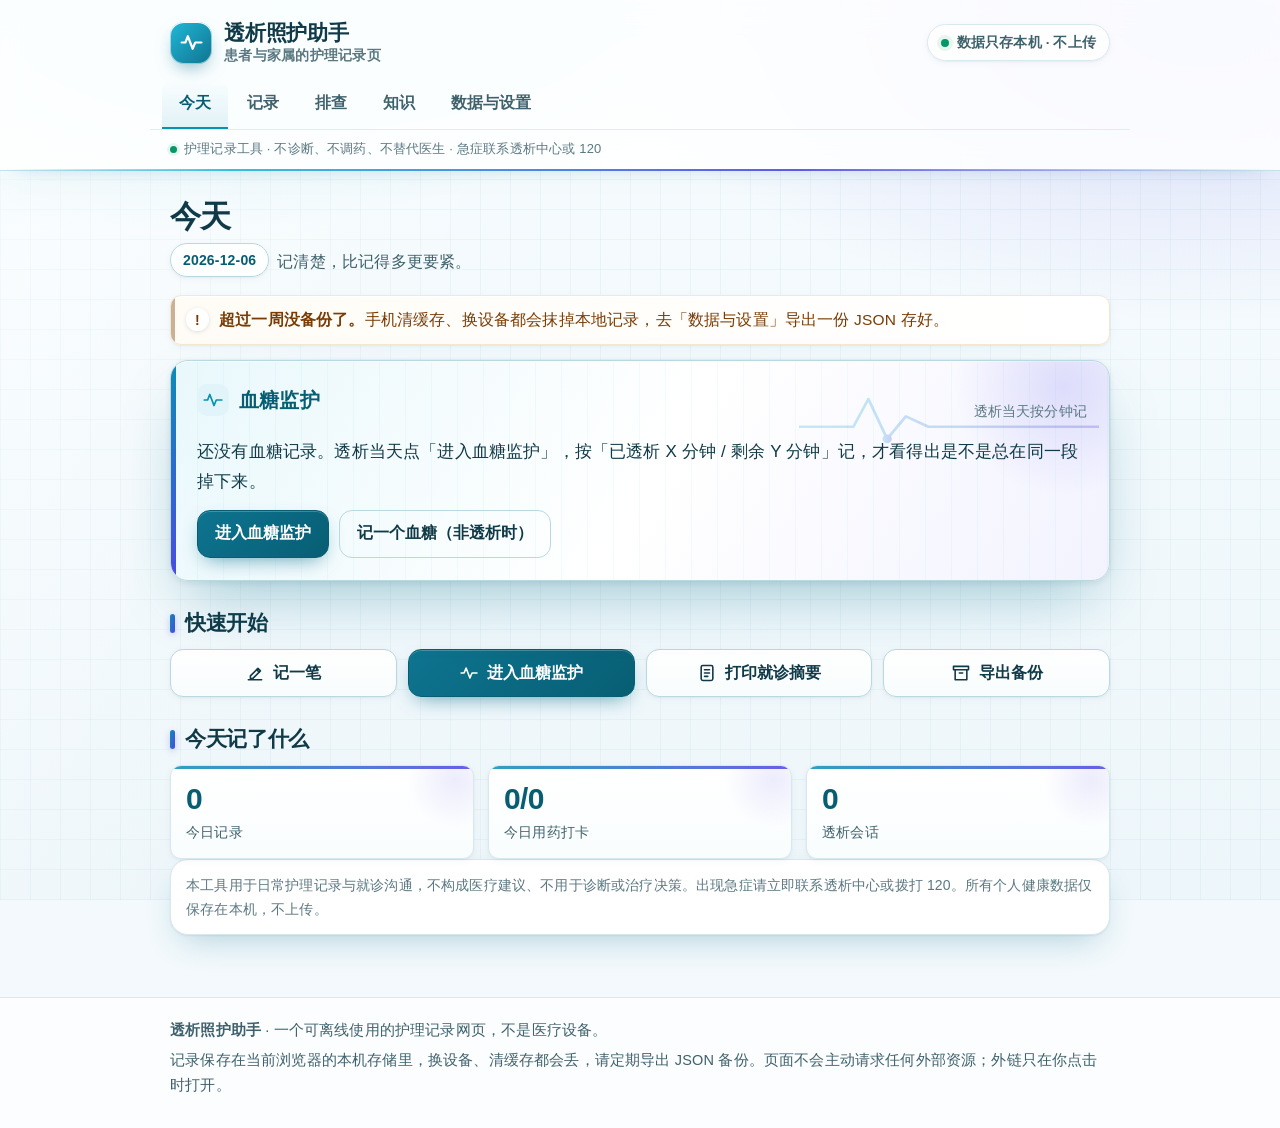
==== commit eea16e8c: "feat: 网页式单页改版 + 60 条海报标题入库 v0.2.0 - 去掉手机 App 壳：底部固定 Tab -> 顶部网页导航(5项)；图标磁贴 -> 快速开始按钮行；遮罩弹层 -> 页内展开编辑" ====
--- a/index.html
+++ b/index.html
@@ -4,40 +4,52 @@
 <meta charset="UTF-8">
 <meta name="viewport" content="width=device-width, initial-scale=1, viewport-fit=cover">
 <meta name="theme-color" content="#0E7490">
-<meta name="description" content="给透析患者和家属用的护理记录工具：透析中血糖监护、每日记录、就诊摘要、A4 打印。数据只存本机。">
+<meta name="description" content="给透析患者和家属用的护理记录网页：透析中血糖监护、每日记录、就诊摘要、A4 打印。数据只存本机。">
 <link rel="icon" href="data:image/svg+xml,%3Csvg xmlns='http://www.w3.org/2000/svg' viewBox='0 0 64 64'%3E%3Cdefs%3E%3ClinearGradient id='g' x1='0' y1='0' x2='1' y2='1'%3E%3Cstop stop-color='%2322B8D8'/%3E%3Cstop offset='1' stop-color='%230E7490'/%3E%3C/linearGradient%3E%3C/defs%3E%3Crect width='64' height='64' rx='16' fill='url(%23g)'/%3E%3Cpath d='M7 34h10l5-12 9 22 5-10h21' fill='none' stroke='white' stroke-width='5' stroke-linecap='round' stroke-linejoin='round'/%3E%3C/svg%3E">
 <title>透析照护助手</title>
 <style>/* 透析照护助手 · 设计令牌与组件样式
-   零外部依赖：不引字体、不引图标库、不引 CDN；图标全部为内联 SVG。
-   视觉方向：Minimalism / Swiss Style，安静的青绿、克制的层次、清晰的焦点。
-   无障碍：实心按钮底色统一加深，保证白字对比度 >= 4.5:1（WCAG AA）。 */
+   零外部依赖：不引字体、不引图标库、不引 CDN；图标全部内联 SVG。
+   形态：网页式单页（顶部导航 + 自然分节 + 页内表单），不是手机 App 壳。
+   视觉：浅色现代科技感 —— 渐变光晕、细网格底纹、多层阴影、边缘高光、克制的靛蓝点缀。
+   无障碍：实心按钮白字对比度 >= 4.5:1；48px 触控；高对比模式与打印关闭全部装饰。 */
 :root{
   /* 底色与层次 */
-  --bg:#F2F9FB; --bg-glow:#DFF2F8; --surface:#FFFFFF; --surface-2:#EAF6F9; --surface-3:#DDF0F5;
-  --ink:#123B47; --ink-2:#41636D; --ink-3:#5B7882;
+  --bg:#F3F9FC; --surface:#FFFFFF; --surface-2:#EAF6F9; --surface-3:#DDF0F5;
+  --ink:#103A47; --ink-2:#3F616C; --ink-3:#5B7882;
   /* 语义色：亮色用于描边/图标，实心底用深一档以托住白字 */
   --primary:#0891B2; --primary-solid:#0E7490; --primary-dark:#075E73;
   --primary-soft:#E0F4FA; --primary-faint:#F1FAFD;
   --accent:#059669; --accent-solid:#047857; --accent-soft:#E6F6EF;
-  --warn:#B45309; --warn-soft:#FFF7E7; --warn-line:#EFDCB2; --warn-ink:#7A3C04;
+  --indigo:#4F46E5; --indigo-soft:#EEF0FF;
+  --warn:#B45309; --warn-soft:#FFFAF0; --warn-line:#F0E3C6; --warn-ink:#7A3C04;
   --danger:#C62828; --danger-soft:#FDEDED; --danger-line:#EFAFAF; --danger-ink:#8E1D1D;
   --line:#D7E9EE; --line-2:#B9D9E1;
   /* 形状与深度 */
-  --r-lg:20px; --r:16px; --r-sm:10px;
-  --shadow-sm:0 1px 3px rgba(18,59,71,.05);
-  --shadow:0 4px 18px rgba(18,59,71,.07);
-  --shadow-lg:0 16px 40px rgba(18,59,71,.16);
+  --r-lg:22px; --r:18px; --r-sm:11px;
+  --shadow-sm:0 1px 2px rgba(16,58,71,.05),0 2px 8px rgba(16,58,71,.04);
+  --shadow:0 1px 2px rgba(16,58,71,.07),0 14px 34px -12px rgba(14,116,144,.32);
+  --shadow-lg:0 2px 6px rgba(16,58,71,.09),0 28px 62px -18px rgba(14,116,144,.38);
+  --edge:inset 0 1px 0 rgba(255,255,255,.92);
   --ring:0 0 0 3px rgba(8,145,178,.20);
   --grad:linear-gradient(135deg,#22B8D8 0%,#0E7490 100%);
+  --grad-deep:linear-gradient(135deg,#0E7490 0%,#075E73 100%);
+  --grad-tech:linear-gradient(100deg,#0891B2 0%,#4F46E5 100%);
   --font:-apple-system,BlinkMacSystemFont,"PingFang SC","Microsoft YaHei","Noto Sans SC","Source Han Sans SC",sans-serif;
-  --tab-h:66px;
+  --page-w:980px;
 }
 *{box-sizing:border-box}
 [hidden]{display:none!important}
 html{-webkit-text-size-adjust:100%;scroll-behavior:smooth}
-body{margin:0;color:var(--ink);font:400 17px/1.7 var(--font);letter-spacing:.01em;touch-action:manipulation;
-  background:radial-gradient(1100px 460px at 50% -180px,var(--bg-glow) 0%,rgba(223,242,248,0) 72%),var(--bg);
-  background-repeat:no-repeat}
+body{margin:0;color:var(--ink);font:400 17px/1.72 var(--font);letter-spacing:.01em;touch-action:manipulation;
+  background-color:var(--bg);
+  background-image:
+    linear-gradient(115deg,rgba(255,255,255,.52) 0%,rgba(255,255,255,0) 36%),
+    radial-gradient(1000px 460px at 10% -10%,rgba(34,184,216,.28),rgba(34,184,216,0) 70%),
+    radial-gradient(820px 420px at 94% 2%,rgba(79,70,229,.18),rgba(79,70,229,0) 72%),
+    repeating-linear-gradient(0deg,rgba(14,116,144,.048) 0 1px,transparent 1px 30px),
+    repeating-linear-gradient(90deg,rgba(14,116,144,.048) 0 1px,transparent 1px 30px),
+    linear-gradient(180deg,#F7FCFE 0%,#EDF6FA 100%);
+  background-attachment:fixed;background-repeat:no-repeat}
 button,input,select,textarea{font:inherit;color:inherit}
 button{cursor:pointer}
 a{color:var(--primary-dark)}
@@ -51,108 +63,126 @@
 .mt{margin-top:14px}
 .mb{margin-bottom:14px}
 
-/* 顶栏 */
-.topbar{position:sticky;top:0;z-index:20;background:rgba(255,255,255,.96);border-bottom:1px solid var(--line);
-  box-shadow:0 1px 0 rgba(18,59,71,.02);backdrop-filter:blur(8px)}
-.topbar-in{max-width:760px;margin:0 auto;padding:8px 14px 5px;display:flex;align-items:center;justify-content:space-between;gap:10px}
-.brand{border:0;background:none;padding:4px 0;font-size:19px;font-weight:800;letter-spacing:.01em;color:var(--ink);
-  min-height:48px;display:inline-flex;align-items:center;gap:10px;line-height:1.25}
-.brand .logo{width:36px;height:36px;border-radius:12px;background:var(--grad);display:grid;place-items:center;
-  box-shadow:0 3px 9px rgba(14,116,144,.24);flex:0 0 auto}
-.brand .logo svg{width:22px;height:22px}
+/* 网页页头：玻璃层 + 底部渐变细线 */
+.topbar{position:relative;z-index:10;background:rgba(255,255,255,.84);border-bottom:1px solid rgba(183,216,226,.75);
+  box-shadow:0 6px 24px -18px rgba(14,116,144,.55);backdrop-filter:blur(14px) saturate(1.25)}
+.topbar::after{content:"";position:absolute;left:0;right:0;bottom:-1px;height:2px;
+  background:linear-gradient(90deg,rgba(8,145,178,0),#22B8D8 18%,#4F46E5 62%,rgba(79,70,229,0));opacity:.88}
+.topbar-in{max-width:var(--page-w);margin:0 auto;padding:16px 20px 10px;display:flex;align-items:center;justify-content:space-between;gap:14px}
+.brand{border:0;background:none;padding:4px 0;font-size:21px;font-weight:800;letter-spacing:-.01em;color:var(--ink);
+  min-height:48px;display:inline-flex;align-items:center;gap:12px;line-height:1.25;text-align:left}
+.brand .logo{width:42px;height:42px;border-radius:14px;background:var(--grad);display:grid;place-items:center;
+  box-shadow:0 8px 18px -6px rgba(14,116,144,.55),var(--edge),0 0 0 1px rgba(255,255,255,.55) inset;flex:0 0 auto}
+.brand .logo svg{width:25px;height:25px}
 .brand-txt{text-align:left}
-.brand-txt small{display:block;font-size:14px;font-weight:600;color:var(--ink-3);letter-spacing:.02em;margin-top:1px}
-.top-actions{display:flex;gap:8px}
-.boundary{max-width:760px;margin:0 auto;position:relative;padding:5px 14px 8px 30px;font-size:12.5px;line-height:1.5;
-  color:var(--ink-3);border-top:1px solid var(--line);background:linear-gradient(90deg,var(--primary-faint),rgba(241,250,253,0))}
-.boundary::before{content:"";position:absolute;left:15px;top:12px;width:7px;height:7px;border-radius:50%;
+.brand-txt small{display:block;font-size:13.5px;font-weight:600;color:var(--ink-3);letter-spacing:.02em;margin-top:2px}
+.top-meta{display:flex;align-items:center;gap:8px;font-size:13.5px;font-weight:700;color:var(--ink-2);
+  background:rgba(255,255,255,.72);border:1px solid var(--line);border-radius:999px;padding:6px 13px;white-space:nowrap;
+  box-shadow:var(--shadow-sm)}
+.live-dot{width:8px;height:8px;border-radius:50%;background:var(--accent);box-shadow:0 0 0 4px var(--accent-soft)}
+
+/* 顶部导航：网页锚点式，选中用下划线 + 淡底 */
+.nav{max-width:var(--page-w);margin:0 auto;padding:0 12px;display:flex;flex-wrap:wrap;gap:2px}
+.nav button{min-height:50px;padding:10px 17px;border:0;border-bottom:2px solid transparent;border-radius:12px 12px 0 0;
+  background:none;color:var(--ink-2);font-size:15.5px;font-weight:700;transition:background .18s ease,color .18s ease,border-color .18s ease}
+.nav button:hover{background:var(--primary-faint);color:var(--primary-dark)}
+.nav button.on{color:var(--primary-dark);border-bottom-color:var(--primary);
+  background:linear-gradient(180deg,rgba(8,145,178,0),rgba(8,145,178,.11))}
+.nav button:focus-visible{outline:3px solid var(--primary);outline-offset:-3px}
+.boundary{max-width:var(--page-w);margin:0 auto;position:relative;padding:9px 20px 11px 34px;font-size:13px;line-height:1.55;
+  color:var(--ink-3);border-top:1px solid rgba(215,233,238,.8)}
+.boundary::before{content:"";position:absolute;left:20px;top:16px;width:7px;height:7px;border-radius:50%;
   background:var(--accent);box-shadow:0 0 0 3px var(--accent-soft)}
 
-/* 主区 */
-.view{max-width:760px;margin:0 auto;padding:18px 14px calc(var(--tab-h) + 40px + env(safe-area-inset-bottom,0px))}
-h1{font-size:27px;line-height:1.3;margin:0 0 5px;letter-spacing:-.01em}
-h2{font-size:20px;line-height:1.35;margin:24px 0 11px}
-h2::before{content:"";display:inline-block;width:4px;height:17px;border-radius:3px;background:var(--grad);
-  margin-right:9px;vertical-align:-2px}
+/* 主区：宽屏舒展、窄屏单列 */
+.view{max-width:var(--page-w);margin:0 auto;padding:26px 20px 46px}
+h1{font-size:31px;line-height:1.28;margin:0 0 6px;letter-spacing:-.025em;font-weight:800}
+h2{font-size:21px;line-height:1.35;margin:28px 0 12px;letter-spacing:-.015em;font-weight:800}
+h2::before{content:"";display:inline-block;width:5px;height:19px;border-radius:4px;background:var(--grad-tech);
+  box-shadow:0 2px 7px rgba(79,70,229,.28);margin-right:10px;vertical-align:-3px}
 h3{font-size:17px;margin:16px 0 8px}
 p{margin:0 0 12px}
-.lead{font-size:15.5px;color:var(--ink-2);margin:0 0 16px}
-.date-pill{display:inline-block;padding:3px 11px;border-radius:999px;background:var(--surface);border:1px solid var(--line-2);
-  color:var(--primary-dark);font-size:14px;font-weight:700;box-shadow:var(--shadow-sm);margin-right:7px;vertical-align:2px}
+.lead{font-size:15.5px;color:var(--ink-2);margin:0 0 18px}
+.date-pill{display:inline-block;padding:4px 12px;border-radius:999px;background:rgba(255,255,255,.9);border:1px solid var(--line-2);
+  color:var(--primary-dark);font-size:14px;font-weight:700;box-shadow:var(--shadow-sm);margin-right:8px;vertical-align:2px}
 hr{border:0;border-top:1px solid var(--line);margin:22px 0}
 
-/* 卡片 */
-.card{background:var(--surface);border:1px solid var(--line);border-radius:var(--r);padding:16px 17px;
-  box-shadow:var(--shadow);margin:0 0 14px;transition:box-shadow .2s ease,border-color .2s ease}
-.card.tight{padding:12px 14px}
+/* 卡片：多层阴影 + 内高光，悬浮轻微抬起 */
+.card{background:var(--surface);border:1px solid var(--line);border-radius:var(--r);padding:18px 19px;
+  box-shadow:var(--shadow),var(--edge);margin:0 0 16px;transition:box-shadow .22s ease,border-color .22s ease,transform .22s ease}
+.card:hover{box-shadow:var(--shadow-lg),var(--edge);border-color:var(--line-2)}
+.card.tight{padding:13px 15px}
 .card.soft{background:var(--primary-faint);border-color:var(--line-2)}
 .card h3{margin-top:0}
 .card p:last-child{margin-bottom:0}
-.card.hero{position:relative;overflow:hidden;padding:18px 18px 18px 22px;
-  background:linear-gradient(155deg,var(--primary-faint) 0%,#FFFFFF 68%);border-color:var(--line-2);box-shadow:var(--shadow)}
-.card.hero::before{content:"";position:absolute;left:0;top:0;bottom:0;width:5px;background:var(--grad)}
-.card.hero::after{content:"";position:absolute;right:-58px;top:-64px;width:178px;height:178px;border-radius:50%;
-  background:radial-gradient(circle,rgba(34,184,216,.13),rgba(34,184,216,0) 70%);pointer-events:none}
+.card.hero{position:relative;overflow:hidden;padding:22px 22px 22px 26px;
+  background:
+    repeating-linear-gradient(90deg,rgba(8,145,178,.045) 0 1px,transparent 1px 26px),
+    linear-gradient(120deg,#E9F8FC 0%,#FFFFFF 52%,#F2F3FF 100%);
+  border-color:var(--line-2);box-shadow:var(--shadow-lg),var(--edge)}
+.card.hero > svg.hero-wave{position:absolute;right:10px;top:12px;width:min(300px,48%);height:78px;
+  opacity:.26;z-index:0;pointer-events:none}
+.card.hero::before{content:"";position:absolute;left:0;top:0;bottom:0;width:5px;background:var(--grad-tech)}
+.card.hero::after{content:"";position:absolute;right:-70px;top:-90px;width:230px;height:230px;border-radius:50%;
+  background:radial-gradient(circle,rgba(79,70,229,.15),rgba(79,70,229,0) 68%);pointer-events:none}
 .card.hero > *{position:relative;z-index:1}
-.hero-title{display:inline-flex;align-items:center;gap:9px;font-size:19px;color:var(--primary-dark)}
-.hero-title .ico{width:21px;height:21px;padding:4px;border-radius:9px;background:var(--primary-soft);
+.hero-title{display:inline-flex;align-items:center;gap:10px;font-size:20px;color:var(--primary-dark)}
+.hero-title .ico{width:22px;height:22px;padding:5px;border-radius:10px;background:var(--primary-soft);
   color:var(--primary);box-sizing:content-box}
-.hero-value{font-size:32px;font-weight:800;color:var(--primary-dark);letter-spacing:-.02em}
-.grid2{display:grid;gap:12px;grid-template-columns:repeat(auto-fit,minmax(220px,1fr))}
-.grid3{display:grid;gap:12px;grid-template-columns:repeat(auto-fit,minmax(150px,1fr))}
+.hero-value{font-size:34px;font-weight:800;color:var(--primary-dark);letter-spacing:-.02em}
+.grid2{display:grid;gap:14px;grid-template-columns:repeat(auto-fit,minmax(240px,1fr))}
+.grid3{display:grid;gap:14px;grid-template-columns:repeat(auto-fit,minmax(160px,1fr))}
 .row{display:flex;flex-wrap:wrap;gap:10px;align-items:center}
 .row.tight{gap:8px}
 .spread{display:flex;justify-content:space-between;align-items:baseline;gap:10px}
 
-/* 按钮：最小 48px 触控；实心底统一用达标深色 */
-.btn{display:inline-flex;align-items:center;justify-content:center;gap:7px;min-height:48px;padding:10px 16px;
-  border:1px solid var(--line-2);border-radius:12px;background:var(--surface);color:var(--ink);
-  font-size:16px;font-weight:700;text-decoration:none;line-height:1.3;box-shadow:var(--shadow-sm);
+/* 按钮：最小 48px 触控；主按钮深色渐变保证白字达标 */
+.btn{display:inline-flex;align-items:center;justify-content:center;gap:8px;min-height:48px;padding:10px 17px;
+  border:1px solid var(--line-2);border-radius:13px;background:linear-gradient(180deg,#FFFFFF,#F8FCFD);color:var(--ink);
+  font-size:16px;font-weight:700;text-decoration:none;line-height:1.3;
+  box-shadow:var(--shadow-sm),var(--edge);
   transition:transform .18s ease,box-shadow .18s ease,background .18s ease,border-color .18s ease}
-.btn:hover{background:var(--surface-2);border-color:var(--primary);box-shadow:var(--shadow);transform:translateY(-1px)}
+.btn:hover{background:#F1FAFD;border-color:var(--primary);box-shadow:var(--shadow);transform:translateY(-2px)}
 .btn:active{transform:translateY(1px);box-shadow:var(--shadow-sm)}
 .btn:focus-visible,button:focus-visible,input:focus-visible,select:focus-visible,textarea:focus-visible,a:focus-visible{
   outline:3px solid var(--primary);outline-offset:2px}
-.btn.primary{background:var(--primary-solid);border-color:var(--primary-solid);color:#fff;
-  box-shadow:0 4px 12px rgba(14,116,144,.22)}
-.btn.primary:hover{background:var(--primary-dark);border-color:var(--primary-dark)}
-.btn.accent{background:var(--accent-solid);border-color:var(--accent-solid);color:#fff;
-  box-shadow:0 4px 12px rgba(4,120,87,.20)}
-.btn.accent:hover{background:#036849;border-color:#036849}
-.btn.danger{background:var(--danger);border-color:var(--danger);color:#fff;
-  box-shadow:0 4px 12px rgba(198,40,40,.20)}
-.btn.danger:hover{background:#9E1F1F;border-color:#9E1F1F}
+.btn.primary{background:var(--grad-deep);border-color:var(--primary-dark);color:#fff;
+  box-shadow:0 8px 20px -8px rgba(14,116,144,.70),inset 0 1px 0 rgba(255,255,255,.22)}
+.btn.primary:hover{background:linear-gradient(135deg,#075E73,#064D5E);border-color:#064D5E}
+.btn.accent{background:linear-gradient(135deg,#047857,#036849);border-color:#036849;color:#fff;
+  box-shadow:0 8px 20px -8px rgba(4,120,87,.62),inset 0 1px 0 rgba(255,255,255,.20)}
+.btn.danger{background:linear-gradient(135deg,#C62828,#9E1F1F);border-color:#9E1F1F;color:#fff;
+  box-shadow:0 8px 20px -8px rgba(198,40,40,.60),inset 0 1px 0 rgba(255,255,255,.20)}
 .btn.ghost{background:transparent;box-shadow:none}
 .btn.warn{background:var(--warn-soft);border-color:var(--warn-line);color:var(--warn-ink)}
-.btn.tiny{min-height:48px;padding:8px 12px;font-size:14px;font-weight:600}
+.btn.tiny{min-height:48px;padding:8px 13px;font-size:14px;font-weight:600}
 .btn.block{width:100%}
 .btn.big{min-height:58px;font-size:17px}
 .btn[disabled]{opacity:.5;pointer-events:none}
-.btn-row{display:grid;gap:10px;grid-template-columns:repeat(auto-fit,minmax(150px,1fr));margin:12px 0}
-.btn-row.tiles{grid-template-columns:repeat(2,minmax(0,1fr))}
-.btn.big.tile{flex-direction:column;gap:7px;min-height:86px;padding:12px 8px}
-.btn.big.tile .ico{width:23px;height:23px}
-.btn.big.tile span{font-size:15.5px;line-height:1.3}
-.btn.big.tile.primary .ico{opacity:.95}
-
-/* 状态条：左侧色条 + 圆形徽章，颜色不单独表意，文案始终说明 */
+.btn-row{display:grid;gap:11px;grid-template-columns:repeat(auto-fit,minmax(170px,1fr));margin:12px 0}
+.quick{display:grid;gap:11px;grid-template-columns:repeat(auto-fit,minmax(200px,1fr));margin:12px 0 4px}
+.quick .btn{width:100%}
+
+/* 状态条：左侧色条 + 圆形徽章，颜色不单独表意 */
 .banner{position:relative;overflow:hidden;display:flex;gap:10px;align-items:flex-start;border-radius:var(--r-sm);
-  padding:11px 14px;margin:0 0 14px;font-size:15.5px;border:1px solid;line-height:1.55;box-shadow:var(--shadow-sm)}
-.banner::before{content:"";position:absolute;left:0;top:0;bottom:0;width:4px;background:currentColor;opacity:.5}
+  padding:12px 15px;margin:0 0 15px;font-size:15.5px;border:1px solid;line-height:1.55;box-shadow:var(--shadow-sm),var(--edge)}
+.banner::before{content:"";position:absolute;left:0;top:0;bottom:0;width:4px;background:currentColor;opacity:.4}
 .banner .mark{flex:0 0 auto;display:inline-grid;place-items:center;width:23px;height:23px;border-radius:50%;
   background:#fff;box-shadow:0 1px 4px rgba(18,59,71,.14);font-size:14px;font-weight:800;line-height:1}
 .banner.info{background:var(--primary-soft);border-color:var(--line-2);color:var(--primary-dark)}
-.banner.warn{background:var(--warn-soft);border-color:var(--warn-line);color:var(--warn-ink)}
+.banner.warn{background:linear-gradient(90deg,#FFFCF6,#FFFFFF);border-color:#F3E8D0;color:var(--warn-ink)}
 .banner.danger{background:var(--danger-soft);border-color:var(--danger-line);color:var(--danger-ink)}
 .banner.ok{background:var(--accent-soft);border-color:#BFE7D5;color:#046C4C}
 .banner p{margin:0}
 
 /* 数字块 */
-.stat{position:relative;overflow:hidden;background:var(--surface);border:1px solid var(--line);border-radius:var(--r-sm);
-  padding:14px 14px 12px;box-shadow:var(--shadow-sm)}
-.stat::before{content:"";position:absolute;left:0;top:0;width:100%;height:3px;background:var(--grad);opacity:.72}
-.stat .v{font-size:29px;font-weight:800;line-height:1.2;color:var(--primary-dark);letter-spacing:-.02em}
+.stat{position:relative;overflow:hidden;background:linear-gradient(180deg,#FFFFFF,#F9FDFE);border:1px solid var(--line);
+  border-radius:var(--r-sm);padding:15px 15px 13px;box-shadow:var(--shadow-sm),var(--edge)}
+.stat::before{content:"";position:absolute;left:0;top:0;width:100%;height:3px;background:var(--grad-tech);opacity:.85}
+.stat .v{font-size:30px;font-weight:800;line-height:1.2;color:var(--primary-dark);letter-spacing:-.02em}
 .stat .v.dark{color:var(--ink)}
+.stat::after{content:"";position:absolute;right:-30px;top:-34px;width:96px;height:96px;border-radius:50%;
+  background:radial-gradient(circle,rgba(79,70,229,.10),rgba(79,70,229,0) 70%);pointer-events:none}
 .stat .l{font-size:13.5px;color:var(--ink-2);margin-top:4px}
 .kv{display:flex;justify-content:space-between;gap:12px;padding:7px 0;border-bottom:1px dashed var(--line);font-size:15.5px}
 .kv:last-child{border-bottom:0}
@@ -164,7 +194,9 @@
 .field .help{font-size:13px;color:var(--ink-3);line-height:1.5}
 input[type=text],input[type=number],input[type=date],input[type=time],input[type=tel],select,textarea{
   width:100%;min-height:50px;padding:10px 13px;border:1px solid var(--line-2);border-radius:var(--r-sm);
-  background:var(--surface);font-size:17px;line-height:1.4;transition:border-color .18s ease,box-shadow .18s ease}
+  background:linear-gradient(180deg,#FFFFFF,#FCFEFE);font-size:17px;line-height:1.4;
+  box-shadow:inset 0 1px 2px rgba(16,58,71,.04);
+  transition:border-color .18s ease,box-shadow .18s ease}
 textarea{min-height:76px;resize:vertical}
 input:focus,select:focus,textarea:focus{outline:none;border-color:var(--primary);box-shadow:var(--ring)}
 input:focus-visible,select:focus-visible,textarea:focus-visible{outline:3px solid var(--primary);outline-offset:2px;box-shadow:var(--ring)}
@@ -174,25 +206,28 @@
 .check input[type=checkbox]{width:26px;height:26px;min-height:0;flex:0 0 auto;accent-color:var(--primary-solid)}
 .chips{display:flex;flex-wrap:wrap;gap:8px;margin:4px 0 10px}
 .chip{display:inline-flex;align-items:center;min-height:48px;padding:6px 13px;border:1px solid var(--line-2);
-  border-radius:999px;background:var(--surface);font-size:15px;font-weight:600;box-shadow:var(--shadow-sm);
+  border-radius:999px;background:#fff;font-size:15px;font-weight:600;box-shadow:var(--shadow-sm);
   transition:background .18s ease,border-color .18s ease,transform .18s ease}
 .chip:hover{border-color:var(--primary);transform:translateY(-1px)}
 .chip.on{background:var(--primary-soft);border-color:var(--primary);color:var(--primary-dark)}
 .chip.danger.on{background:var(--danger-soft);border-color:var(--danger);color:var(--danger-ink)}
 .subtabs{display:flex;gap:8px;overflow-x:auto;padding:2px 0 12px;margin:0 0 4px;-webkit-overflow-scrolling:touch}
 .subtabs button{flex:0 0 auto;min-height:48px;padding:6px 15px;border:1px solid var(--line-2);border-radius:999px;
-  background:var(--surface);font-size:15px;font-weight:600;box-shadow:var(--shadow-sm);transition:background .18s ease}
-.subtabs button.on{background:var(--primary-solid);border-color:var(--primary-solid);color:#fff;box-shadow:0 3px 9px rgba(14,116,144,.20)}
-
-/* 列表 */
+  background:#fff;font-size:15px;font-weight:600;box-shadow:var(--shadow-sm);transition:background .18s ease}
+.subtabs button.on{background:var(--primary-solid);border-color:var(--primary-solid);color:#fff;box-shadow:0 4px 10px rgba(14,116,144,.24)}
+
+/* 列表与链接条目 */
 .list{list-style:none;padding:0;margin:0}
-.list li{background:var(--surface);border:1px solid var(--line);border-radius:12px;padding:11px 13px;margin:0 0 9px;
-  display:flex;justify-content:space-between;align-items:flex-start;gap:10px;box-shadow:var(--shadow-sm)}
+.list li{background:linear-gradient(180deg,#FFFFFF,#FBFDFE);border:1px solid var(--line);border-radius:14px;padding:12px 14px;margin:0 0 10px;
+  display:flex;justify-content:space-between;align-items:flex-start;gap:10px;box-shadow:var(--shadow-sm),var(--edge)}
 .list li .t{font-size:14px;color:var(--ink-3)}
 .list li .v{font-size:18px;font-weight:700}
 .list li .n{font-size:14.5px;color:var(--ink-2);margin-top:2px}
 .list input[type=text]{min-height:48px}
-.empty{position:relative;padding:56px 16px 24px;text-align:center;color:var(--ink-3);background:var(--surface);
+.link-title{font-size:17px;font-weight:800;line-height:1.45;color:var(--ink);margin-bottom:3px}
+.link-title .no{display:inline-block;font-size:12.5px;font-weight:700;color:var(--primary-dark);
+  background:var(--primary-soft);border-radius:6px;padding:1px 7px;margin-left:7px;vertical-align:2px}
+.empty{position:relative;padding:56px 16px 24px;text-align:center;color:var(--ink-3);background:#fff;
   border:1px dashed var(--line-2);border-radius:var(--r);font-size:15.5px}
 .empty::before{content:"";position:absolute;top:18px;left:50%;transform:translateX(-50%);width:28px;height:28px;
   border:2px dashed var(--line-2);border-radius:50%}
@@ -205,12 +240,12 @@
 .tag.r{background:var(--danger-soft);color:var(--danger)}
 
 /* 表格 */
-table{width:100%;border-collapse:collapse;font-size:14.5px;background:var(--surface);margin:10px 0 14px}
+table{width:100%;border-collapse:collapse;font-size:14.5px;background:#fff;margin:10px 0 14px}
 th,td{border:1px solid var(--line);padding:8px 9px;text-align:left;vertical-align:top}
 th{background:var(--surface-2);font-weight:700;font-size:13.5px;color:var(--ink)}
 td{color:var(--ink-2)}
 .table-scroll{overflow-x:auto;-webkit-overflow-scrolling:touch;border:1px solid var(--line);
-  border-radius:12px;box-shadow:var(--shadow-sm);margin:0 0 14px}
+  border-radius:14px;box-shadow:var(--shadow-sm);margin:0 0 14px}
 .table-scroll table{margin:0;min-width:520px;border:0}
 .table-scroll tr:first-child th{border-top:0}
 .table-scroll th:first-child,.table-scroll td:first-child{border-left:0}
@@ -219,77 +254,80 @@
 .table-scroll tbody tr:nth-child(even) td{background:#FBFEFF}
 
 /* 图表 */
-.chart-box{background:linear-gradient(180deg,#FFFFFF 0%,#FAFDFE 100%);border:1px solid var(--line);
-  border-radius:var(--r);padding:12px 10px 8px;margin:0 0 12px;overflow-x:auto;box-shadow:var(--shadow-sm)}
+.chart-box{background:linear-gradient(180deg,#FFFFFF 0%,#F8FCFE 100%);border:1px solid var(--line);
+  border-radius:var(--r);padding:14px 12px 10px;margin:0 0 14px;overflow-x:auto;box-shadow:var(--shadow-sm),var(--edge)}
 .chart-box svg{display:block;width:100%;min-width:300px;height:auto}
 .legend{display:flex;flex-wrap:wrap;gap:10px 16px;font-size:13.5px;color:var(--ink-2);padding:4px 6px 8px}
 .legend i{display:inline-block;width:15px;height:4px;border:0;border-radius:3px;margin-right:6px;vertical-align:3px}
 
-/* 底部 Tab：内联 SVG 图标 + 胶囊选中态 */
-.tabs{position:fixed;left:0;right:0;bottom:0;z-index:20;display:grid;grid-template-columns:repeat(4,1fr);
-  background:rgba(255,255,255,.97);border-top:1px solid var(--line);box-shadow:0 -6px 24px rgba(18,59,71,.07);
-  padding:6px 8px calc(6px + env(safe-area-inset-bottom,0px));backdrop-filter:blur(8px)}
-.tabs button{min-height:var(--tab-h);border:0;background:none;color:var(--ink-3);font-size:13.5px;font-weight:700;
-  display:flex;flex-direction:column;align-items:center;justify-content:center;gap:3px;border-radius:14px;
-  margin:0 3px;transition:background .18s ease,color .18s ease}
-.tabs button .ico{width:22px;height:22px;opacity:.78}
-.tabs button.on{color:var(--primary-dark);background:var(--primary-soft);box-shadow:inset 0 0 0 1px rgba(8,145,178,.16)}
-.tabs button.on .ico{opacity:1}
-
-/* 底部弹层 */
-.sheet{position:fixed;inset:0;z-index:40;background:rgba(12,40,50,.42);display:flex;align-items:flex-end;justify-content:center;
-  backdrop-filter:blur(2px)}
-.sheet-panel{background:var(--surface);width:100%;max-width:620px;max-height:88vh;overflow-y:auto;
-  border-radius:22px 22px 0 0;padding:18px 17px calc(20px + env(safe-area-inset-bottom,0px));
-  box-shadow:var(--shadow-lg);animation:sheetIn .22s cubic-bezier(.2,.8,.2,1) both}
-.sheet-panel::before{content:"";display:block;width:42px;height:4px;border-radius:999px;background:var(--line-2);margin:-6px auto 14px}
-@keyframes sheetIn{from{opacity:.6;transform:translateY(16px)}to{opacity:1;transform:none}}
-.sheet-panel h3{font-size:20px;margin:0 0 4px}
-.sheet-panel .sub{font-size:14.5px;color:var(--ink-3);margin:0 0 14px}
-.sheet-actions{display:flex;gap:10px;margin-top:16px}
+/* 页内编辑区：不是弹层、不是遮罩，就是页面里展开的一块卡片 */
+.sheet{max-width:var(--page-w);margin:22px auto 0;padding:0 20px;scroll-margin-top:16px}
+.sheet-panel{position:relative;background:#fff;border:1px solid var(--line-2);border-radius:var(--r-lg);
+  padding:22px 22px 20px;box-shadow:var(--shadow-lg),var(--edge);animation:panelIn .2s ease both}
+.sheet-panel::before{content:"";position:absolute;left:22px;right:22px;top:0;height:3px;border-radius:0 0 4px 4px;
+  background:var(--grad-tech);opacity:.9}
+@keyframes panelIn{from{opacity:.4;transform:translateY(-8px)}to{opacity:1;transform:none}}
+.sheet-panel h3{font-size:21px;margin:2px 0 5px}
+.sheet-panel .sub{font-size:14.5px;color:var(--ink-3);margin:0 0 16px}
+.sheet-actions{display:flex;gap:10px;margin-top:18px}
 .sheet-actions .btn{flex:1}
-@media (min-width:700px){.sheet{align-items:center}.sheet-panel{border-radius:18px;max-height:86vh}}
-
-.toast{position:fixed;left:50%;bottom:calc(var(--tab-h) + 18px + env(safe-area-inset-bottom,0px));transform:translateX(-50%);
-  z-index:60;background:#123B47;color:#fff;padding:10px 18px;border-radius:999px;font-size:15px;font-weight:600;
-  opacity:0;pointer-events:none;transition:opacity .2s;max-width:88vw;text-align:center;box-shadow:var(--shadow-lg)}
+
+.toast{position:fixed;left:50%;bottom:26px;transform:translateX(-50%);
+  z-index:60;background:#103A47;color:#fff;padding:11px 19px;border-radius:999px;font-size:15px;font-weight:600;
+  opacity:0;pointer-events:none;transition:opacity .2s;max-width:88vw;text-align:center;
+  box-shadow:0 14px 34px -10px rgba(16,58,71,.55)}
 .toast.on{opacity:1}
 
 /* 折叠卡片 */
 details.card{padding:0}
-details.card summary{padding:14px 17px;font-weight:700;font-size:16px;cursor:pointer;list-style:none;min-height:48px}
+details.card summary{padding:15px 19px;font-weight:700;font-size:16px;cursor:pointer;list-style:none;min-height:48px}
 details.card summary::-webkit-details-marker{display:none}
 details.card summary::after{content:"＋";float:right;width:27px;height:27px;line-height:25px;text-align:center;
   border-radius:50%;background:var(--primary-soft);color:var(--primary-dark);font-size:17px;font-weight:800}
 details.card[open] summary::after{content:"－"}
-details.card[open]{border-color:var(--line-2);box-shadow:var(--shadow)}
-details.card .detail-body{padding:0 17px 16px;border-top:1px solid var(--line);font-size:15.5px;color:var(--ink-2)}
+details.card[open]{border-color:var(--line-2);box-shadow:var(--shadow-lg)}
+details.card .detail-body{padding:0 19px 17px;border-top:1px solid var(--line);font-size:15.5px;color:var(--ink-2)}
 details.card .detail-body p:last-child{margin-bottom:0}
+
+/* 网页页脚 */
+.footer{border-top:1px solid var(--line);background:rgba(255,255,255,.66);backdrop-filter:blur(8px)}
+.footer-in{max-width:var(--page-w);margin:0 auto;padding:20px 20px 30px}
+.footer p{margin:0 0 5px;font-size:14.5px;color:var(--ink-2)}
+.footer p:last-child{margin:0}
 
 /* 高对比大字：关掉全部装饰，只留粗边与深色 */
 body.hc{--bg:#FFFFFF;--surface:#FFFFFF;--surface-2:#F0F0F0;--surface-3:#E8E8E8;--ink:#001A22;--ink-2:#123B47;
   --ink-3:#33505A;--line:#8FA9B2;--line-2:#5F7C87;--primary:#005F78;--primary-solid:#00485C;--primary-dark:#00485C;
-  --primary-soft:#E6F2F5;--primary-faint:#FFFFFF;--grad:#00485C;background:#fff;font-size:19px}
-body.hc .card,body.hc .card.hero,body.hc .stat,body.hc .list li,body.hc .chart-box,body.hc .table-scroll{
-  background:#fff!important;box-shadow:none;border-width:2px}
-body.hc .card.hero::before,body.hc .card.hero::after,body.hc .stat::before,body.hc .banner::before,
-body.hc .empty::before,body.hc .empty::after,body.hc .boundary::before{display:none}
-body.hc .btn,body.hc .btn.primary,body.hc .chip,body.hc .subtabs button.on{border-width:2px;box-shadow:none;font-weight:800}
-body.hc .btn.primary{background:#00485C}
+  --primary-soft:#E6F2F5;--primary-faint:#FFFFFF;--grad:#00485C;--grad-deep:#00485C;--grad-tech:#00485C;
+  --shadow:none;--shadow-sm:none;--shadow-lg:none;--edge:none;
+  background:#fff;font-size:19px}
+body.hc .topbar{background:#fff;backdrop-filter:none;box-shadow:none}
+body.hc .topbar::after,body.hc .boundary::before,body.hc .live-dot,body.hc .card.hero::after,
+body.hc .card.hero > svg.hero-wave,body.hc .stat::after,
+body.hc .sheet-panel::before,body.hc .stat::before,body.hc .banner::before,
+body.hc .empty::before,body.hc .empty::after,body.hc h2::before{display:none}
+body.hc .card,body.hc .card.hero,body.hc .stat,body.hc .list li,body.hc .chart-box,body.hc .table-scroll,
+body.hc .sheet-panel,body.hc .top-meta,body.hc .footer{
+  background:#fff!important;background-image:none!important;box-shadow:none;border-width:2px}
+body.hc .btn,body.hc .btn.primary,body.hc .btn.accent,body.hc .btn.danger,body.hc .chip,
+body.hc .subtabs button.on,body.hc .nav button.on{border-width:2px;box-shadow:none;font-weight:800;
+  background:#fff;background-image:none;color:#001A22}
+body.hc .btn.primary,body.hc .btn.accent,body.hc .btn.danger{background:#00485C!important;color:#fff!important}
+body.hc .nav button.on{border-bottom:3px solid #00485C}
 body.hc .banner,body.hc .boundary{box-shadow:none}
 body.hc .boundary,body.hc .small,body.hc .help,body.hc .sub{color:var(--ink-2);font-size:15px}
-body.hc .tabs button{font-size:16px}
 body.hc .sheet-panel{animation:none}
 body.hc .brand .logo{background:#00485C;box-shadow:none}
-body.hc .date-pill,body.hc .chart-box{box-shadow:none}
+body.hc .date-pill,body.hc .chart-box,body.hc .link-title .no{box-shadow:none}
+body.hc .footer{backdrop-filter:none}
 
 /* 打印：屏幕隐藏，打印时只留 A4 内容 */
 #print-root{display:none}
 @media print{
   @page{size:A4;margin:14mm 13mm}
   html{scroll-behavior:auto}
-  body{background:#fff;color:#000;font:10.5pt/1.5 var(--font)}
-  #app,#tabs,#sheet,#toast{display:none!important}
+  body{background:#fff!important;color:#000;font:10.5pt/1.5 var(--font)}
+  #app,#toast{display:none!important}
   #print-root{display:block}
   .print-head{border-bottom:2px solid #333;padding-bottom:8px;margin-bottom:12px}
   .print-head h1{font-size:17pt;margin:0 0 4px}
@@ -313,20 +351,37 @@
   a{color:#000;text-decoration:none}
 }
 @media (prefers-reduced-motion:reduce){*{transition:none!important;animation:none!important}html{scroll-behavior:auto}}
-@media (max-width:520px){
+@media (max-width:620px){
+  .card.hero > svg.hero-wave{display:none}
+  body{font-size:16.5px}
+  .topbar-in{padding:12px 14px 8px}
+  .brand{font-size:19px}
+  .brand .logo{width:38px;height:38px;border-radius:12px}
+  .top-meta{font-size:12px;padding:5px 10px}
+  .nav{padding:0 8px;gap:0}
+  .nav button{padding:9px 12px;font-size:15px;flex:1 1 auto}
+  .boundary{padding:8px 14px 9px 28px}
+  .boundary::before{left:14px;top:14px}
+  .view{padding:20px 14px 36px}
+  .sheet{padding:0 14px;margin-top:16px}
+  .sheet-panel{padding:18px 16px}
+  .sheet-panel::before{left:16px;right:16px}
+  .card{padding:15px 16px}
+  .card.hero{padding:18px 16px 18px 20px}
+  .footer-in{padding:18px 14px 26px}
+  h1{font-size:27px}
+  h2{font-size:20px}
   .grid3{grid-template-columns:repeat(2,minmax(0,1fr))}
   .grid3 > :last-child:nth-child(odd){grid-column:1 / -1}
+  .quick{grid-template-columns:repeat(2,minmax(0,1fr))}
+  .btn{padding:9px 12px;font-size:15.5px}
   #q-input{flex-basis:100%!important;min-width:0!important}
   [data-act=add-question]{width:100%}
 }
 @media (max-width:400px){
-  body{font-size:16.5px}
-  .view{padding-left:11px;padding-right:11px}
-  .card{padding:13px 14px}
-  .card.hero{padding:16px 14px 16px 19px}
-  .btn{padding:9px 12px;font-size:15.5px}
-  .boundary{padding-left:27px}
-  .boundary::before{left:12px}
+  .quick{grid-template-columns:1fr}
+  .sheet-actions{flex-direction:column}
+  .top-meta{display:none}
 }
 </style>
 </head>
@@ -334,28 +389,34 @@
 <div id="app">
   <header class="topbar" id="topbar">
     <div class="topbar-in">
-      <button type="button" class="brand" data-act="go" data-view="today"><span class="logo"><svg viewBox="0 0 24 24" fill="none" stroke="#fff" stroke-width="2.1" stroke-linecap="round" stroke-linejoin="round" aria-hidden="true"><path d="M2.5 12h3.6l2.4-6 4.6 12 2.5-6h6"/></svg></span><span class="brand-txt">透析照护助手<small>本机保存 · 不上传</small></span></button>
-      <div class="top-actions">
-        <button type="button" class="btn tiny ghost" data-act="go" data-view="data">数据与设置</button>
-      </div>
+      <button type="button" class="brand" data-act="go" data-view="today"><span class="logo"><svg viewBox="0 0 24 24" fill="none" stroke="#fff" stroke-width="2.1" stroke-linecap="round" stroke-linejoin="round" aria-hidden="true"><path d="M2.5 12h3.6l2.4-6 4.6 12 2.5-6h6"/></svg></span><span class="brand-txt">透析照护助手<small>患者与家属的护理记录页</small></span></button>
+      <div class="top-meta"><span class="live-dot"></span>数据只存本机 · 不上传</div>
     </div>
+    <nav class="nav" id="nav" aria-label="主导航">
+      <button type="button" data-act="go" data-view="today">今天</button>
+      <button type="button" data-act="go" data-view="records">记录</button>
+      <button type="button" data-act="go" data-view="triage">排查</button>
+      <button type="button" data-act="go" data-view="knowledge">知识</button>
+      <button type="button" data-act="go" data-view="data">数据与设置</button>
+    </nav>
     <p class="boundary">护理记录工具 · 不诊断、不调药、不替代医生 · 急症联系透析中心或 120</p>
   </header>
+
+  <section id="sheet" class="sheet" hidden aria-label="编辑区"></section>
   <main id="view" class="view" role="main" aria-live="off"></main>
+
+  <footer class="footer">
+    <div class="footer-in">
+      <p><b>透析照护助手</b> · 一个可离线使用的护理记录网页，不是医疗设备。</p>
+      <p class="small">记录保存在当前浏览器的本机存储里，换设备、清缓存都会丢，请定期导出 JSON 备份。页面不会主动请求任何外部资源；外链只在你点击时打开。</p>
+    </div>
+  </footer>
 </div>
 
-<nav class="tabs" id="tabs" aria-label="主导航">
-  <button type="button" data-act="go" data-view="today"><svg class="ico" viewBox="0 0 24 24" fill="none" stroke="currentColor" stroke-width="1.9" stroke-linecap="round" stroke-linejoin="round" aria-hidden="true"><rect x="3" y="5" width="18" height="16" rx="2"/><path d="M3 10h18M8 3v4M16 3v4"/><path d="M8 14h3"/></svg><span>今天</span></button>
-  <button type="button" data-act="go" data-view="records"><svg class="ico" viewBox="0 0 24 24" fill="none" stroke="currentColor" stroke-width="1.9" stroke-linecap="round" stroke-linejoin="round" aria-hidden="true"><path d="M9 6h12M9 12h12M9 18h12"/><circle cx="4" cy="6" r="1.1"/><circle cx="4" cy="12" r="1.1"/><circle cx="4" cy="18" r="1.1"/></svg><span>记录</span></button>
-  <button type="button" data-act="go" data-view="triage"><svg class="ico" viewBox="0 0 24 24" fill="none" stroke="currentColor" stroke-width="1.9" stroke-linecap="round" stroke-linejoin="round" aria-hidden="true"><path d="M12 2.8l8 3v6.1c0 4.8-3.4 7.9-8 9.1-4.6-1.2-8-4.3-8-9.1V5.8z"/><path d="M12 8.5v7M8.5 12h7"/></svg><span>排查</span></button>
-  <button type="button" data-act="go" data-view="knowledge"><svg class="ico" viewBox="0 0 24 24" fill="none" stroke="currentColor" stroke-width="1.9" stroke-linecap="round" stroke-linejoin="round" aria-hidden="true"><path d="M4 5.5A2.5 2.5 0 0 1 6.5 3H20v15H6.5A2.5 2.5 0 0 0 4 20.5z"/><path d="M4 5.5v15M9 8h7M9 12h5"/></svg><span>知识</span></button>
-</nav>
-
-<div id="sheet" class="sheet" hidden></div>
 <div id="toast" class="toast" role="status" aria-live="polite"></div>
 <div id="print-root" aria-hidden="true"></div>
 
-<script>window.APP_DATA={"version":1,"generated":"2026-11-08","source":{"title":"医院公开宣教海报（两张）","posters":["重症肾脏病 · 血液净化科常用口服药物一览表","健康宣教二维码树"],"note":"链接由两张公开宣教海报上的二维码解码得到，仅作索引。主题名、药名、剂量一律以医院海报原图和透析中心交代为准，本仓库不猜测、不补写、不解释。","pharmacyPhone":"85323591","pharmacyNote":"表中没有需要查看的药品信息，可致电药学部 85323591 帮助查阅。","openHint":"部分链接为微信内内容或活码中转页，浏览器可能打不开正文。可在微信里打开、复制链接后用另一台设备打开，或直接扫医院墙上的海报原图。"},"groups":{"tree":{"title":"健康宣教 · 22 条","hint":"按海报上的位置排序编号，编号不等于墙上顺序。主题以海报原图为准。"},"drug":{"title":"常用口服药 · 38 条","hint":"按海报行列顺序编号。药名与剂量以海报原图、医生处方为准；本工具不写药名之外的任何用药信息。"}},"cards":[{"id":"c1","title":"透析中血糖会变，只测上机那一次看不出后半程","body":"透析过程中血糖可能发生变化，不同阶段不一样。把上机、透析中、透析末期、下机、透析后的数值各自记下来，医生才看得出是哪一段在变。","ask":"该在哪些时点测、要不要加测，请让透析中心写下来。"},{"id":"c2","title":"一个数值不如一个带时刻的数值","body":"记血糖时顺手带上「已透析几分钟 / 还剩几分钟」、当时有没有不舒服、有没有刚吃过东西。三次这样记下来，比三十个孤零零的数字有用。","ask":"复诊时把这张按分钟排的时间轴打印出来带给医生。"},{"id":"c3","title":"症状出现，先告诉现场的人","body":"出汗、手抖、心慌、头晕、胸闷、气短、意识模糊、抽搐，出现就先告知透析室工作人员，不要先翻手机查资料。工具里也是这个顺序：第一个按钮是联系，第二个才是记录。","ask":"事后把发生时刻、当时数值、怎么处理、后来怎样补齐。"},{"id":"c4","title":"吃的东西也记一笔","body":"加餐、进食和血糖记在同一条时间轴上，才看得出吃完之后数值有没有稳住。记「几点吃了什么」就够，不用算热量。","ask":"透析日要不要加餐、怎么加，按透析中心交代来。"},{"id":"c5","title":"内瘘每天按教过的方法自查","body":"按透析中心教的手法查震颤和杂音。摸不到、明显变弱、或和平时不一样，记录发现时间并立即联系透析中心；不要按压、不要自行处理。","ask":"自查手法不确定的，下次透析请护士再教一遍。"},{"id":"c6","title":"体重照抄透析单，工具只做减法","body":"透前、透后体重照单子填，工具会显示与自填干体重的差值。这个差值只是记录，不是脱水量建议，也不能拿来自己调。","ask":"干体重有变动，以透析中心最新交代为准。"},{"id":"c7","title":"化验单只抄数，不解释","body":"把项目名、数值、单位、参考范围、采样日期抄进来，趋势能看变化。指标是什么意思、要不要处理，由医生解释。","ask":"把看不懂的项目写进「待问医生」，别自行查结论。"},{"id":"c8","title":"药单是照着抄的，不是工具开的","body":"药名、剂量、时间都由家属照医生开的单子填，今天吃没吃打个勾就行。任何加减、停用、换时间，先问医生。","ask":"透析日要不要调整，写进待问医生清单。"},{"id":"c9","title":"提醒不是报警","body":"页面里的「该测血糖了」只在工具开着的时候出现；手机切到后台、锁屏、清缓存都可能让它停。建议同时用手机自带闹钟兜底，别把这个页面当监护设备。","ask":"急症一律联系透析中心或拨打 120，不要等提示。"}],"triage":[{"level":"red","title":"红 · 立即联系透析中心或拨打 120","items":["意识改变、抽搐、叫不醒","胸痛、明显呼吸困难","内瘘震颤或杂音消失","出血不止、黑便、大片瘀斑","透析中或透析后出现抽搐、意识模糊、胸闷气短","血糖低于医生事先给的线且伴有不适"],"steps":"先联系现场医护或拨号 → 把刚才记下的时刻、数值、症状一起说清楚 → 处置与转归事后补记。页面不解释原因、不给药。","call":"立即拨打"},{"level":"amber","title":"黄 · 复测、记录，并联系透析中心咨询","items":["透析中或透析后头晕、出汗、手抖、心慌","血糖较前明显下降但没有严重症状","血压明显偏离医生给的范围","体重短期内明显上升、进食明显减少","透析中或透析后低热"],"steps":"按医生事先给的时点复测 → 记下时间点与数值 → 按医生事先交代的流程处理 → 打电话说明发生了什么、什么时刻、数值多少。","call":"联系透析中心"},{"level":"green","title":"绿 · 记下来，下次透析带给医生看","items":["轻微乏力、口味变化、睡眠变化","单次数值略偏但没有不适"],"steps":"建议记入今日备注，不弹警告、不做判断。","call":"记录即可"}],"checklists":[{"sign":"透析后期头晕、出汗、手抖、胸闷","first":"立即测血糖，一键标记症状（自动带上已透析分钟 / 剩余分钟）；按医生事先给的处置流程处理；复测后记数值与转归","call":"症状出现即告知透析室工作人员；反复出现则复诊时带上时序记录"},{"sign":"内瘘震颤变弱或摸不到","first":"不要按压、不要自行处理，记录发现时间","call":"立即联系透析中心"},{"sign":"皮肤瘀斑、牙龈出血、黑便","first":"记录部位与时间，带上最近一次血常规结果","call":"立即联系医生"},{"sign":"体重短期内明显上升","first":"回看饮水与饮食记录，核对透前体重","call":"下次透析前告知透析室，不自行调整饮水或用药"},{"sign":"透析后发热","first":"记体温与时间点，看是否伴寒战","call":"体温持续或伴寒战，联系透析中心"}],"symptoms":["出汗","手抖","心慌","头晕","胸闷","气短","抽搐","意识模糊","乏力","其他"],"labNames":["血红蛋白","血小板","钾","磷","钙","PTH","血糖","HbA1c","白蛋白","肌酐"],"dailyTypes":[{"key":"weight","label":"体重","unit":"kg","numeric":true},{"key":"glucose","label":"血糖","unit":"mmol/L","numeric":true},{"key":"sbp","label":"收缩压","unit":"mmHg","numeric":true},{"key":"dbp","label":"舒张压","unit":"mmHg","numeric":true},{"key":"hr","label":"心率","unit":"次/分","numeric":true},{"key":"temp","label":"体温","unit":"℃","numeric":true},{"key":"water","label":"饮水","unit":"mL","numeric":true},{"key":"urine","label":"尿量","unit":"mL","numeric":true},{"key":"meal","label":"进食 / 加餐","unit":"","numeric":false},{"key":"symptom","label":"症状","unit":"","numeric":false},{"key":"note","label":"备注","unit":"","numeric":false}],"glucoseTags":["透析前","透析中","透析后","加餐后","空腹","睡前","其他"],"disclaimer":"本工具用于日常护理记录与就诊沟通，不构成医疗建议、不用于诊断或治疗决策。出现急症请立即联系透析中心或拨打 120。所有个人健康数据仅保存在本机，不上传。","links":{"drug":[{"no":1,"url":"http://qr61.cn/otkFrD/q25waTM","host":"qr61.cn","x":179,"y":422},{"no":2,"url":"http://qr61.cn/otkFrD/qbnhDvM","host":"qr61.cn","x":323,"y":421},{"no":3,"url":"http://qr71.cn/otkFrD/qJexZeO","host":"qr71.cn","x":469,"y":421},{"no":4,"url":"http://qr71.cn/otkFrD/qlfstlk","host":"qr71.cn","x":612,"y":419},{"no":5,"url":"http://qr61.cn/otkFrD/qeV7hp2","host":"qr61.cn","x":766,"y":422},{"no":6,"url":"http://qr61.cn/otkFrD/qp9W0No","host":"qr61.cn","x":918,"y":421},{"no":7,"url":"http://qr61.cn/otkFrD/q9vIvsA","host":"qr61.cn","x":1063,"y":423},{"no":8,"url":"http://qr61.cn/otkFrD/q1dmc2d","host":"qr61.cn","x":177,"y":597},{"no":9,"url":"http://qr61.cn/otkFrD/qnsri6k","host":"qr61.cn","x":323,"y":593},{"no":10,"url":"http://qr61.cn/otkFrD/qcU9dpH","host":"qr61.cn","x":469,"y":593},{"no":11,"url":"http://qr71.cn/otkFrD/qt5xD4z","host":"qr71.cn","x":616,"y":596},{"no":12,"url":"http://qr61.cn/otkFrD/qeffz9D","host":"qr61.cn","x":768,"y":596},{"no":13,"url":"http://qr61.cn/otkFrD/qdZS54I","host":"qr61.cn","x":922,"y":597},{"no":14,"url":"http://qr71.cn/otkFrD/qEk08bQ","host":"qr71.cn","x":1068,"y":597},{"no":15,"url":"http://qr61.cn/otkFrD/qGaWIND","host":"qr61.cn","x":176,"y":771},{"no":16,"url":"http://qr61.cn/otkFrD/qgQTwgJ","host":"qr61.cn","x":323,"y":770},{"no":17,"url":"http://qr61.cn/otkFrD/qPUM2EW","host":"qr61.cn","x":469,"y":769},{"no":18,"url":"http://qr61.cn/otkFrD/q8dYic1","host":"qr61.cn","x":616,"y":771},{"no":19,"url":"http://qr61.cn/otkFrD/qYdd8nc","host":"qr61.cn","x":769,"y":771},{"no":20,"url":"http://qr61.cn/otkFrD/qyUSR5U","host":"qr61.cn","x":924,"y":770},{"no":21,"url":"http://qr61.cn/otkFrD/qeFrm1M","host":"qr61.cn","x":1070,"y":769},{"no":22,"url":"http://qr61.cn/otkFrD/qRIP0VK","host":"qr61.cn","x":173,"y":947},{"no":23,"url":"http://qr61.cn/otkFrD/qjHgiHM","host":"qr61.cn","x":320,"y":943},{"no":24,"url":"http://qr61.cn/otkFrD/qkPtipb","host":"qr61.cn","x":469,"y":945},{"no":25,"url":"http://qr71.cn/otkFrD/qEC06IU","host":"qr71.cn","x":616,"y":944},{"no":26,"url":"http://qr71.cn/otkFrD/ql8Svxn","host":"qr71.cn","x":772,"y":942},{"no":27,"url":"http://qr61.cn/otkFrD/qiG7zcd","host":"qr61.cn","x":925,"y":943},{"no":28,"url":"http://qr61.cn/otkFrD/qv9hf79","host":"qr61.cn","x":1072,"y":943},{"no":29,"url":"http://qr61.cn/otkFrD/qGmsBM9","host":"qr61.cn","x":172,"y":1109},{"no":30,"url":"http://qr61.cn/otkFrD/q4Hs0V5","host":"qr61.cn","x":321,"y":1109},{"no":31,"url":"http://qr61.cn/otkFrD/qRfEyUm","host":"qr61.cn","x":469,"y":1107},{"no":32,"url":"http://qr61.cn/otkFrD/q1bwJci","host":"qr61.cn","x":616,"y":1103},{"no":33,"url":"http://qr61.cn/otkFrD/qdAcF5P","host":"qr61.cn","x":771,"y":1103},{"no":34,"url":"http://qr61.cn/otkFrD/qF9JyUY","host":"qr61.cn","x":926,"y":1102},{"no":35,"url":"http://qr71.cn/otkFrD/qvu0l46","host":"qr71.cn","x":1076,"y":1101},{"no":36,"url":"http://qr61.cn/otkFrD/qYWNE8d","host":"qr61.cn","x":170,"y":1287},{"no":37,"url":"http://qr61.cn/otkFrD/qAn4zsU","host":"qr61.cn","x":317,"y":1284},{"no":38,"url":"http://qr71.cn/otkFrD/qH0yq4a","host":"qr71.cn","x":465,"y":1282}],"tree":[{"no":1,"url":"https://weixin.qq.com/sph/AY8y2Lnls","host":"weixin.qq.com","x":762,"y":44},{"no":2,"url":"https://weixin.qq.com/sph/AWzEoZSJ1","host":"weixin.qq.com","x":946,"y":78},{"no":3,"url":"https://weixin.qq.com/sph/AbCcgoj9R","host":"weixin.qq.com","x":581,"y":199},{"no":4,"url":"https://weixin.qq.com/sph/AjZjU7tFB","host":"weixin.qq.com","x":1118,"y":165},{"no":5,"url":"https://weixin.qq.com/sph/AovbKnNf5","host":"weixin.qq.com","x":860,"y":328},{"no":6,"url":"https://6l1ro6.58u.cn/a/OzdeQj4/","host":"6l1ro6.58u.cn","x":1281,"y":350},{"no":7,"url":"https://weixin.qq.com/sph/AFTh3Junj","host":"weixin.qq.com","x":659,"y":395},{"no":8,"url":"https://weixin.qq.com/sph/A9NwqcmvR","host":"weixin.qq.com","x":1061,"y":423},{"no":9,"url":"https://rj3ej4.58u.cn/a/OzdeqP4/","host":"rj3ej4.58u.cn","x":1509,"y":438},{"no":10,"url":"https://rj3ej4.58u.cn/a/AG2QNEZ/","host":"rj3ej4.58u.cn","x":529,"y":604},{"no":11,"url":"https://weixin.qq.com/sph/A2pjyAIFu","host":"weixin.qq.com","x":825,"y":597},{"no":12,"url":"https://6l1ro6.58u.cn/a/bJmVjBv/","host":"6l1ro6.58u.cn","x":1149,"y":652},{"no":13,"url":"https://6l1ro6.58u.cn/a/bKorj7n/","host":"6l1ro6.58u.cn","x":131,"y":671},{"no":14,"url":"https://6l1ro6.58u.cn/a/b1PWe1l/","host":"6l1ro6.58u.cn","x":331,"y":679},{"no":15,"url":"https://rj3ej4.58u.cn/a/OkJQ9Jj/","host":"rj3ej4.58u.cn","x":1385,"y":684},{"no":16,"url":"https://6l1ro6.58u.cn/a/b3eD0n1/","host":"6l1ro6.58u.cn","x":1640,"y":661},{"no":17,"url":"https://rj3ej4.58u.cn/a/R48mg65/","host":"rj3ej4.58u.cn","x":151,"y":894},{"no":18,"url":"https://rj3ej4.58u.cn/a/bDz0QMg/","host":"rj3ej4.58u.cn","x":562,"y":867},{"no":19,"url":"https://6l1ro6.58u.cn/a/b681jq2/","host":"6l1ro6.58u.cn","x":1035,"y":893},{"no":20,"url":"https://rj3ej4.58u.cn/a/R48mgwX/","host":"rj3ej4.58u.cn","x":364,"y":937},{"no":21,"url":"https://rj3ej4.58u.cn/a/bZj1n6x/","host":"rj3ej4.58u.cn","x":1321,"y":968},{"no":22,"url":"https://rj3ej4.58u.cn/a/O8NM0Bz/","host":"rj3ej4.58u.cn","x":1595,"y":943}]}};</script>
+<script>window.APP_DATA={"version":1,"generated":"2026-11-08","source":{"title":"医院公开宣教海报（两张）","posters":["重症肾脏病 · 血液净化科常用口服药物一览表","健康宣教二维码树"],"note":"链接由两张公开宣教海报上的二维码解码得到；每条的标题按海报上二维码下方的文字逐块放大辨认，存疑处记在 data/link-titles.json 的 _uncertain。仅作索引，本仓库不解释内容、不补写用药信息，剂量与处置一律以透析中心交代为准。","pharmacyPhone":"85323591","pharmacyNote":"表中没有需要查看的药品信息，可致电药学部 85323591 帮助查阅。","openHint":"部分链接为微信内内容或活码中转页，浏览器可能打不开正文。可在微信里打开、复制链接后用另一台设备打开，或直接扫医院墙上的海报原图。"},"groups":{"tree":{"title":"健康宣教 · 22 条","hint":"标题按海报上每个二维码下方的文字逐条辨认，按位置聚行排序编号。主题以医院海报原图为准。"},"drug":{"title":"常用口服药 · 38 条","hint":"标题按海报上每个二维码下方的药名逐条照抄，编号与海报自带的 1-38 一致。剂量、用法一律以处方和透析中心交代为准，本页不提供任何用药指导。"}},"cards":[{"id":"c1","title":"透析中血糖会变，只测上机那一次看不出后半程","body":"透析过程中血糖可能发生变化，不同阶段不一样。把上机、透析中、透析末期、下机、透析后的数值各自记下来，医生才看得出是哪一段在变。","ask":"该在哪些时点测、要不要加测，请让透析中心写下来。"},{"id":"c2","title":"一个数值不如一个带时刻的数值","body":"记血糖时顺手带上「已透析几分钟 / 还剩几分钟」、当时有没有不舒服、有没有刚吃过东西。三次这样记下来，比三十个孤零零的数字有用。","ask":"复诊时把这张按分钟排的时间轴打印出来带给医生。"},{"id":"c3","title":"症状出现，先告诉现场的人","body":"出汗、手抖、心慌、头晕、胸闷、气短、意识模糊、抽搐，出现就先告知透析室工作人员，不要先翻手机查资料。工具里也是这个顺序：第一个按钮是联系，第二个才是记录。","ask":"事后把发生时刻、当时数值、怎么处理、后来怎样补齐。"},{"id":"c4","title":"吃的东西也记一笔","body":"加餐、进食和血糖记在同一条时间轴上，才看得出吃完之后数值有没有稳住。记「几点吃了什么」就够，不用算热量。","ask":"透析日要不要加餐、怎么加，按透析中心交代来。"},{"id":"c5","title":"内瘘每天按教过的方法自查","body":"按透析中心教的手法查震颤和杂音。摸不到、明显变弱、或和平时不一样，记录发现时间并立即联系透析中心；不要按压、不要自行处理。","ask":"自查手法不确定的，下次透析请护士再教一遍。"},{"id":"c6","title":"体重照抄透析单，工具只做减法","body":"透前、透后体重照单子填，工具会显示与自填干体重的差值。这个差值只是记录，不是脱水量建议，也不能拿来自己调。","ask":"干体重有变动，以透析中心最新交代为准。"},{"id":"c7","title":"化验单只抄数，不解释","body":"把项目名、数值、单位、参考范围、采样日期抄进来，趋势能看变化。指标是什么意思、要不要处理，由医生解释。","ask":"把看不懂的项目写进「待问医生」，别自行查结论。"},{"id":"c8","title":"药单是照着抄的，不是工具开的","body":"药名、剂量、时间都由家属照医生开的单子填，今天吃没吃打个勾就行。任何加减、停用、换时间，先问医生。","ask":"透析日要不要调整，写进待问医生清单。"},{"id":"c9","title":"提醒不是报警","body":"页面里的「该测血糖了」只在工具开着的时候出现；手机切到后台、锁屏、清缓存都可能让它停。建议同时用手机自带闹钟兜底，别把这个页面当监护设备。","ask":"急症一律联系透析中心或拨打 120，不要等提示。"}],"triage":[{"level":"red","title":"红 · 立即联系透析中心或拨打 120","items":["意识改变、抽搐、叫不醒","胸痛、明显呼吸困难","内瘘震颤或杂音消失","出血不止、黑便、大片瘀斑","透析中或透析后出现抽搐、意识模糊、胸闷气短","血糖低于医生事先给的线且伴有不适"],"steps":"先联系现场医护或拨号 → 把刚才记下的时刻、数值、症状一起说清楚 → 处置与转归事后补记。页面不解释原因、不给药。","call":"立即拨打"},{"level":"amber","title":"黄 · 复测、记录，并联系透析中心咨询","items":["透析中或透析后头晕、出汗、手抖、心慌","血糖较前明显下降但没有严重症状","血压明显偏离医生给的范围","体重短期内明显上升、进食明显减少","透析中或透析后低热"],"steps":"按医生事先给的时点复测 → 记下时间点与数值 → 按医生事先交代的流程处理 → 打电话说明发生了什么、什么时刻、数值多少。","call":"联系透析中心"},{"level":"green","title":"绿 · 记下来，下次透析带给医生看","items":["轻微乏力、口味变化、睡眠变化","单次数值略偏但没有不适"],"steps":"建议记入今日备注，不弹警告、不做判断。","call":"记录即可"}],"checklists":[{"sign":"透析后期头晕、出汗、手抖、胸闷","first":"立即测血糖，一键标记症状（自动带上已透析分钟 / 剩余分钟）；按医生事先给的处置流程处理；复测后记数值与转归","call":"症状出现即告知透析室工作人员；反复出现则复诊时带上时序记录"},{"sign":"内瘘震颤变弱或摸不到","first":"不要按压、不要自行处理，记录发现时间","call":"立即联系透析中心"},{"sign":"皮肤瘀斑、牙龈出血、黑便","first":"记录部位与时间，带上最近一次血常规结果","call":"立即联系医生"},{"sign":"体重短期内明显上升","first":"回看饮水与饮食记录，核对透前体重","call":"下次透析前告知透析室，不自行调整饮水或用药"},{"sign":"透析后发热","first":"记体温与时间点，看是否伴寒战","call":"体温持续或伴寒战，联系透析中心"}],"symptoms":["出汗","手抖","心慌","头晕","胸闷","气短","抽搐","意识模糊","乏力","其他"],"labNames":["血红蛋白","血小板","钾","磷","钙","PTH","血糖","HbA1c","白蛋白","肌酐"],"dailyTypes":[{"key":"weight","label":"体重","unit":"kg","numeric":true},{"key":"glucose","label":"血糖","unit":"mmol/L","numeric":true},{"key":"sbp","label":"收缩压","unit":"mmHg","numeric":true},{"key":"dbp","label":"舒张压","unit":"mmHg","numeric":true},{"key":"hr","label":"心率","unit":"次/分","numeric":true},{"key":"temp","label":"体温","unit":"℃","numeric":true},{"key":"water","label":"饮水","unit":"mL","numeric":true},{"key":"urine","label":"尿量","unit":"mL","numeric":true},{"key":"meal","label":"进食 / 加餐","unit":"","numeric":false},{"key":"symptom","label":"症状","unit":"","numeric":false},{"key":"note","label":"备注","unit":"","numeric":false}],"glucoseTags":["透析前","透析中","透析后","加餐后","空腹","睡前","其他"],"disclaimer":"本工具用于日常护理记录与就诊沟通，不构成医疗建议、不用于诊断或治疗决策。出现急症请立即联系透析中心或拨打 120。所有个人健康数据仅保存在本机，不上传。","links":{"drug":[{"no":1,"title":"苯磺酸氨氯地平片（络活喜）","url":"http://qr61.cn/otkFrD/q25waTM","host":"qr61.cn","x":179,"y":422},{"no":2,"title":"苯磺酸左旋氨氯地平片（施慧达）","url":"http://qr61.cn/otkFrD/qbnhDvM","host":"qr61.cn","x":323,"y":421},{"no":3,"title":"硝苯地平缓释片（I）","url":"http://qr71.cn/otkFrD/qJexZeO","host":"qr71.cn","x":469,"y":421},{"no":4,"title":"硝苯地平控释片","url":"http://qr71.cn/otkFrD/qlfstlk","host":"qr71.cn","x":612,"y":419},{"no":5,"title":"琥珀酸美托洛尔缓释片","url":"http://qr61.cn/otkFrD/qeV7hp2","host":"qr61.cn","x":766,"y":422},{"no":6,"title":"卡维地洛片（金络）","url":"http://qr61.cn/otkFrD/qp9W0No","host":"qr61.cn","x":918,"y":421},{"no":7,"title":"沙库巴曲缬沙坦钠片（诺欣妥）","url":"http://qr61.cn/otkFrD/q9vIvsA","host":"qr61.cn","x":1063,"y":423},{"no":8,"title":"氢氯噻嗪片","url":"http://qr61.cn/otkFrD/q1dmc2d","host":"qr61.cn","x":177,"y":597},{"no":9,"title":"阿司匹林肠溶片（拜阿司匹林）","url":"http://qr61.cn/otkFrD/qnsri6k","host":"qr61.cn","x":323,"y":593},{"no":10,"title":"硫酸氢氯吡格雷片（波立维）","url":"http://qr61.cn/otkFrD/qcU9dpH","host":"qr61.cn","x":469,"y":593},{"no":11,"title":"单硝酸异山梨酯缓释胶囊","url":"http://qr71.cn/otkFrD/qt5xD4z","host":"qr71.cn","x":616,"y":596},{"no":12,"title":"阿托伐他汀钙片（美达信）","url":"http://qr61.cn/otkFrD/qeffz9D","host":"qr61.cn","x":768,"y":596},{"no":13,"title":"非诺贝特胶囊（力平之）","url":"http://qr61.cn/otkFrD/qdZS54I","host":"qr61.cn","x":922,"y":597},{"no":14,"title":"艾司奥美拉唑镁肠溶片","url":"http://qr71.cn/otkFrD/qEk08bQ","host":"qr71.cn","x":1068,"y":597},{"no":15,"title":"枸橼酸莫沙必利片","url":"http://qr61.cn/otkFrD/qGaWIND","host":"qr61.cn","x":176,"y":771},{"no":16,"title":"枯草杆菌二联活菌肠溶胶囊（美常安）","url":"http://qr61.cn/otkFrD/qgQTwgJ","host":"qr61.cn","x":323,"y":770},{"no":17,"title":"双歧杆菌乳杆菌三联活菌片（金双歧）","url":"http://qr61.cn/otkFrD/qPUM2EW","host":"qr61.cn","x":469,"y":769},{"no":18,"title":"复方消化酶胶囊","url":"http://qr61.cn/otkFrD/q8dYic1","host":"qr61.cn","x":616,"y":771},{"no":19,"title":"铝镁加混悬液（安达）","url":"http://qr61.cn/otkFrD/qYdd8nc","host":"qr61.cn","x":769,"y":771},{"no":20,"title":"百令胶囊","url":"http://qr61.cn/otkFrD/qyUSR5U","host":"qr61.cn","x":924,"y":770},{"no":21,"title":"肾衰宁颗粒","url":"http://qr61.cn/otkFrD/qeFrm1M","host":"qr61.cn","x":1070,"y":769},{"no":22,"title":"尿毒清颗粒","url":"http://qr61.cn/otkFrD/qRIP0VK","host":"qr61.cn","x":173,"y":947},{"no":23,"title":"吗替麦考酚酯分散片（赛可平）","url":"http://qr61.cn/otkFrD/qjHgiHM","host":"qr61.cn","x":320,"y":943},{"no":24,"title":"复方α-酮酸片（开同）","url":"http://qr61.cn/otkFrD/qkPtipb","host":"qr61.cn","x":469,"y":945},{"no":25,"title":"复方α-酮酸片（森同）","url":"http://qr71.cn/otkFrD/qEC06IU","host":"qr71.cn","x":616,"y":944},{"no":26,"title":"碳酸镧咀嚼片（福斯利诺）","url":"http://qr71.cn/otkFrD/ql8Svxn","host":"qr71.cn","x":772,"y":942},{"no":27,"title":"碳酸司维拉姆片（诺维乐）","url":"http://qr61.cn/otkFrD/qiG7zcd","host":"qr61.cn","x":925,"y":943},{"no":28,"title":"多糖铁复合物胶囊（力蜚能）","url":"http://qr61.cn/otkFrD/qv9hf79","host":"qr61.cn","x":1072,"y":943},{"no":29,"title":"甲钴胺片","url":"http://qr61.cn/otkFrD/qGmsBM9","host":"qr61.cn","x":172,"y":1109},{"no":30,"title":"辅酶Q10片（能气朗）","url":"http://qr61.cn/otkFrD/q4Hs0V5","host":"qr61.cn","x":321,"y":1109},{"no":31,"title":"叶酸片","url":"http://qr61.cn/otkFrD/qRfEyUm","host":"qr61.cn","x":469,"y":1107},{"no":32,"title":"苏黄止咳胶囊","url":"http://qr61.cn/otkFrD/q1bwJci","host":"qr61.cn","x":616,"y":1103},{"no":33,"title":"乙酰半胱氨酸颗粒（富露施）","url":"http://qr61.cn/otkFrD/qdAcF5P","host":"qr61.cn","x":771,"y":1103},{"no":34,"title":"盐酸莫西沙星片（拜复乐）","url":"http://qr61.cn/otkFrD/qF9JyUY","host":"qr61.cn","x":926,"y":1102},{"no":35,"title":"叶酸整蛋白型肠内营养剂（能全素）","url":"http://qr71.cn/otkFrD/qvu0l46","host":"qr71.cn","x":1076,"y":1101},{"no":36,"title":"碳酸钙D3片（钙尔奇D）","url":"http://qr61.cn/otkFrD/qYWNE8d","host":"qr61.cn","x":170,"y":1287},{"no":37,"title":"滋阴润肠口服液","url":"http://qr61.cn/otkFrD/qAn4zsU","host":"qr61.cn","x":317,"y":1284},{"no":38,"title":"右佐匹克隆片","url":"http://qr71.cn/otkFrD/qH0yq4a","host":"qr71.cn","x":465,"y":1282}],"tree":[{"no":1,"title":"脂肪肝健康科普","url":"https://weixin.qq.com/sph/AY8y2Lnls","host":"weixin.qq.com","x":762,"y":44},{"no":2,"title":"心肺复苏","url":"https://weixin.qq.com/sph/AWzEoZSJ1","host":"weixin.qq.com","x":946,"y":78},{"no":3,"title":"气道异物梗阻急救","url":"https://weixin.qq.com/sph/AbCcgoj9R","host":"weixin.qq.com","x":581,"y":199},{"no":4,"title":"预防跌倒健康科普","url":"https://weixin.qq.com/sph/AjZjU7tFB","host":"weixin.qq.com","x":1118,"y":165},{"no":5,"title":"AED知识科普","url":"https://weixin.qq.com/sph/AovbKnNf5","host":"weixin.qq.com","x":860,"y":328},{"no":6,"title":"慢性病患者自备药品的管理","url":"https://6l1ro6.58u.cn/a/OzdeQj4/","host":"6l1ro6.58u.cn","x":1281,"y":350},{"no":7,"title":"踝泵运动健康科普","url":"https://weixin.qq.com/sph/AFTh3Junj","host":"weixin.qq.com","x":659,"y":395},{"no":8,"title":"肾脏知识健康科普","url":"https://weixin.qq.com/sph/A9NwqcmvR","host":"weixin.qq.com","x":1061,"y":423},{"no":9,"title":"血液透析患者饮食","url":"https://rj3ej4.58u.cn/a/OzdeqP4/","host":"rj3ej4.58u.cn","x":1509,"y":438},{"no":10,"title":"血液净化方式的选择","url":"https://rj3ej4.58u.cn/a/AG2QNEZ/","host":"rj3ej4.58u.cn","x":529,"y":604},{"no":11,"title":"血脂报告单健康科普","url":"https://weixin.qq.com/sph/A2pjyAIFu","host":"weixin.qq.com","x":825,"y":597},{"no":12,"title":"「钾」的无声威胁","url":"https://6l1ro6.58u.cn/a/bJmVjBv/","host":"6l1ro6.58u.cn","x":1149,"y":652},{"no":13,"title":"血液透析知多少？","url":"https://6l1ro6.58u.cn/a/bKorj7n/","host":"6l1ro6.58u.cn","x":131,"y":671},{"no":14,"title":"导管的自我护理","url":"https://6l1ro6.58u.cn/a/b1PWe1l/","host":"6l1ro6.58u.cn","x":331,"y":679},{"no":15,"title":"血液透析患者相关的抗凝药物及注意事项","url":"https://rj3ej4.58u.cn/a/OkJQ9Jj/","host":"rj3ej4.58u.cn","x":1385,"y":684},{"no":16,"title":"透析中运动疗法","url":"https://6l1ro6.58u.cn/a/b3eD0n1/","host":"6l1ro6.58u.cn","x":1640,"y":661},{"no":17,"title":"内瘘术后锻炼","url":"https://rj3ej4.58u.cn/a/R48mg65/","host":"rj3ej4.58u.cn","x":151,"y":894},{"no":18,"title":"内瘘拔针后注意事项","url":"https://rj3ej4.58u.cn/a/bDz0QMg/","host":"rj3ej4.58u.cn","x":562,"y":867},{"no":19,"title":"如何预防高磷血症？","url":"https://6l1ro6.58u.cn/a/b681jq2/","host":"6l1ro6.58u.cn","x":1035,"y":893},{"no":20,"title":"透析当日，透析患者做哪些准备？","url":"https://rj3ej4.58u.cn/a/R48mgwX/","host":"rj3ej4.58u.cn","x":364,"y":937},{"no":21,"title":"正确认识干体重","url":"https://rj3ej4.58u.cn/a/bZj1n6x/","host":"rj3ej4.58u.cn","x":1321,"y":968},{"no":22,"title":"动静脉内瘘的管理路径","url":"https://rj3ej4.58u.cn/a/O8NM0Bz/","host":"rj3ej4.58u.cn","x":1595,"y":943}]}};</script>
 <script>/* 透析照护助手 · 应用逻辑
    零外部依赖。数据只写本机 localStorage，不上传、不预加载外链。 */
 (function(){
@@ -580,7 +641,7 @@
   if(storageBroken)h+=banner('danger','!','<p><b>本机浏览器不允许保存。</b>现在写的记录刷新就会丢，请到「数据与设置」里导出 JSON 备份。</p>');
   if(backupDue())h+=banner('warn','!','<p><b>超过一周没备份了。</b>手机清缓存、换设备都会抹掉本地记录，去「数据与设置」导出一份 JSON 存好。</p>');
   var gs=allGlucose(),last=gs[gs.length-1],s=activeSession(),e=s?sessionElapsed(s):null;
-  h+='<div class="card soft hero"><div class="spread"><b class="hero-title">'+icon('pulse')+'血糖监护</b><span class="small">透析当天按分钟记</span></div>';
+  h+='<div class="card soft hero"><svg class="hero-wave" viewBox="0 0 320 90" preserveAspectRatio="none" aria-hidden="true"><defs><linearGradient id="hw" x1="0" y1="0" x2="1" y2="0"><stop stop-color="#22B8D8"/><stop offset="1" stop-color="#4F46E5"/></linearGradient></defs><path d="M0 62 L58 62 L74 30 L94 76 L114 50 L138 62 L320 62" fill="none" stroke="url(#hw)" stroke-width="3" stroke-linecap="round" stroke-linejoin="round"/><circle cx="94" cy="76" r="5" fill="url(#hw)"/></svg><div class="spread"><b class="hero-title">'+icon('pulse')+'血糖监护</b><span class="small">透析当天按分钟记</span></div>';
   if(s){
     var rem=remainOf(s,e);
     h+='<div class="grid3 mt"><div class="stat"><div class="v num" id="clock-elapsed">'+sval(e)+'</div><div class="l">已透析（分钟）</div></div>'+
@@ -595,11 +656,11 @@
     h+='<div class="row mt"><button type="button" class="btn primary" data-act="go" data-view="monitor">进入血糖监护</button><button type="button" class="btn ghost" data-act="sheet" data-sheet="daily">记一个血糖（非透析时）</button></div>';
   }
   h+='</div>';
-  h+='<div class="btn-row tiles">'+
-     '<button type="button" class="btn big tile" data-act="sheet" data-sheet="daily">'+icon('pen')+'<span>记一笔</span></button>'+
-     '<button type="button" class="btn primary big tile" data-act="go" data-view="monitor">'+icon('pulse')+'<span>进入血糖监护</span></button>'+
-     '<button type="button" class="btn big tile" data-act="print" data-kind="summary">'+icon('doc')+'<span>就诊摘要</span></button>'+
-     '<button type="button" class="btn big tile" data-act="export-json">'+icon('archive')+'<span>备份</span></button></div>';
+  h+='<h2>快速开始</h2><div class="quick">'+
+     '<button type="button" class="btn" data-act="sheet" data-sheet="daily">'+icon('pen')+'记一笔</button>'+
+     '<button type="button" class="btn primary" data-act="go" data-view="monitor">'+icon('pulse')+'进入血糖监护</button>'+
+     '<button type="button" class="btn" data-act="print" data-kind="summary">'+icon('doc')+'打印就诊摘要</button>'+
+     '<button type="button" class="btn" data-act="export-json">'+icon('archive')+'导出备份</button></div>';
   var todayDaily=S.daily.filter(function(d){return d.date===today()});
   var medDone=S.medChecks.filter(function(m){return m.date===today()&&m.done}).length;
   var ev=lastSymptomPoint();
@@ -745,7 +806,7 @@
 /* ---------------- 视图：知识 ---------------- */
 V.knowledge=function(){
   var h='<h1>知识</h1><p class="lead">能离线看的常识卡，加医院公开宣教与常用口服药的链接索引。</p>';
-  h+='<div class="field"><label for="search">搜索</label><input id="search" type="text" placeholder="搜常识、编号、链接或备注" value="'+attr(UI.q)+'" autocomplete="off"><span class="help">外链只在你主动点击时打开；工具本身不请求任何外部资源。</span></div>';
+  h+='<div class="field"><label for="search">搜索</label><input id="search" type="text" placeholder="搜常识、标题、编号、链接或备注" value="'+attr(UI.q)+'" autocomplete="off"><span class="help">外链只在你主动点击时打开；工具本身不请求任何外部资源。</span></div>';
   h+='<div id="knowledge-results"></div>';
   return h;
 };
@@ -762,16 +823,16 @@
       '<p class="small">具体监测节奏、处置与用药，以透析中心交代为准。</p></div></details>';
   }).join('');
   [['tree','宣教'],['drug','药物']].forEach(function(pair){
-    var key=pair[0],list=(LINKS[key]||[]).filter(function(l){return hit((GROUPS[key]||{}).title+' '+l.no+' '+l.url+' '+(S.linkNotes[key+'-'+l.no]||''))});
+    var key=pair[0],list=(LINKS[key]||[]).filter(function(l){return hit((GROUPS[key]||{}).title+' '+l.no+' '+l.title+' '+l.url+' '+(S.linkNotes[key+'-'+l.no]||''))});
     var g=GROUPS[key]||{};
     h+='<h2>'+esc(g.title||pair[1])+' <span class="small">（'+list.length+' 条）</span></h2>';
     if(g.hint)h+='<p class="small">'+esc(g.hint)+'</p>';
     if(!list.length){h+=empty('没有匹配的链接。');return}
     h+='<ul class="list">'+list.map(function(l){
       var nk=key+'-'+l.no,note=S.linkNotes[nk]||'';
-      return '<li><div style="min-width:0;flex:1"><div class="t">'+esc(pair[1])+' '+esc(l.no)+'　'+esc(l.host||'')+'</div>'+
+      return '<li><div style="min-width:0;flex:1"><div class="link-title">'+esc(l.title||(pair[1]+' '+l.no))+'<span class="no">'+esc(pair[1])+' '+esc(l.no)+'</span></div>'+
         '<div class="n" style="word-break:break-all">'+esc(l.url)+'</div>'+
-        '<input type="text" data-link-note="'+attr(nk)+'" value="'+attr(note)+'" placeholder="给这条写个备注（例如主题名）" style="min-height:48px;font-size:14px;margin-top:6px"></div>'+
+        '<input type="text" data-link-note="'+attr(nk)+'" value="'+attr(note)+'" placeholder="给这条写个备注（可选）" style="min-height:48px;font-size:14px;margin-top:6px"></div>'+
         '<div class="row tight" style="flex-direction:column;align-items:stretch">'+
         '<a class="btn tiny" href="'+attr(l.url)+'" target="_blank" rel="noopener noreferrer">打开</a>'+
         '<button type="button" class="btn tiny ghost" data-act="copy" data-url="'+attr(l.url)+'">复制</button></div></li>';
@@ -1004,13 +1065,14 @@
   var cfg=SHEETS[key];if(!cfg)return;
   var c=cfg(id,mode,extra);
   UI.sheet={key:key,id:id||'',mode:mode||'',cfg:c};
-  var h='<div class="sheet-panel" role="dialog" aria-modal="true"><h3>'+esc(c.title)+'</h3><p class="sub">'+esc(c.sub||'')+'</p>';
+  var h='<div class="sheet-panel" role="region"><h3>'+esc(c.title)+'</h3><p class="sub">'+esc(c.sub||'')+'</p>';
   if(c.submit){
     h+='<form id="sheet-form">'+c.body+'<div class="sheet-actions"><button type="button" class="btn ghost" data-act="close-sheet">取消</button><button type="submit" class="btn primary">'+esc(c.submit)+'</button></div></form>';
     if(c.del&&c.del.id)h+='<button type="button" class="btn tiny ghost block mt" data-act="del" data-kind="'+attr(c.del.kind)+'" data-id="'+attr(c.del.id)+'"'+(c.del.sid?' data-sid="'+attr(c.del.sid)+'"':'')+'>删除这一条</button>';
   }else h+=c.body+'<div class="sheet-actions"><button type="button" class="btn ghost" data-act="close-sheet">关闭</button></div>';
   h+='</div>';
   var sh=byId('sheet');sh.innerHTML=h;sh.hidden=false;
+  if(sh.scrollIntoView)sh.scrollIntoView({block:'start'});
   var first=sh.querySelector('input:not([type=hidden]),select,textarea');
   if(first&&key!=='point')first.focus();
   syncChips(sh);
@@ -1218,8 +1280,10 @@
 /* ---------------- 渲染与事件 ---------------- */
 function render(){
   document.body.classList.toggle('hc',!!S.profile.highContrast);
-  byId('tabs').hidden=false; // 监护页也保留底部导航，随时能切到排查与知识
-  Array.prototype.forEach.call(document.querySelectorAll('#tabs [data-view]'),function(b){b.classList.toggle('on',b.dataset.view===UI.view)});
+  Array.prototype.forEach.call(document.querySelectorAll('#nav [data-view]'),function(b){
+    var on=b.dataset.view===UI.view;b.classList.toggle('on',on);
+    if(on)b.setAttribute('aria-current','page');else b.removeAttribute('aria-current');
+  });
   var v=byId('view');
   v.innerHTML=(V[UI.view]||V.today)();
   byId('print-root').setAttribute('aria-hidden','true');
@@ -1328,7 +1392,6 @@
 document.addEventListener('change',onChange);
 document.addEventListener('submit',onSubmit);
 document.addEventListener('keydown',onKey);
-document.addEventListener('click',function(e){if(e.target.id==='sheet')closeSheet()});
 render();
 clockTimer=setInterval(function(){if(UI.view==='monitor'||UI.view==='today')updateClock()},15000);
 window.addEventListener('focus',function(){if(UI.view==='monitor'||UI.view==='today')updateClock()});
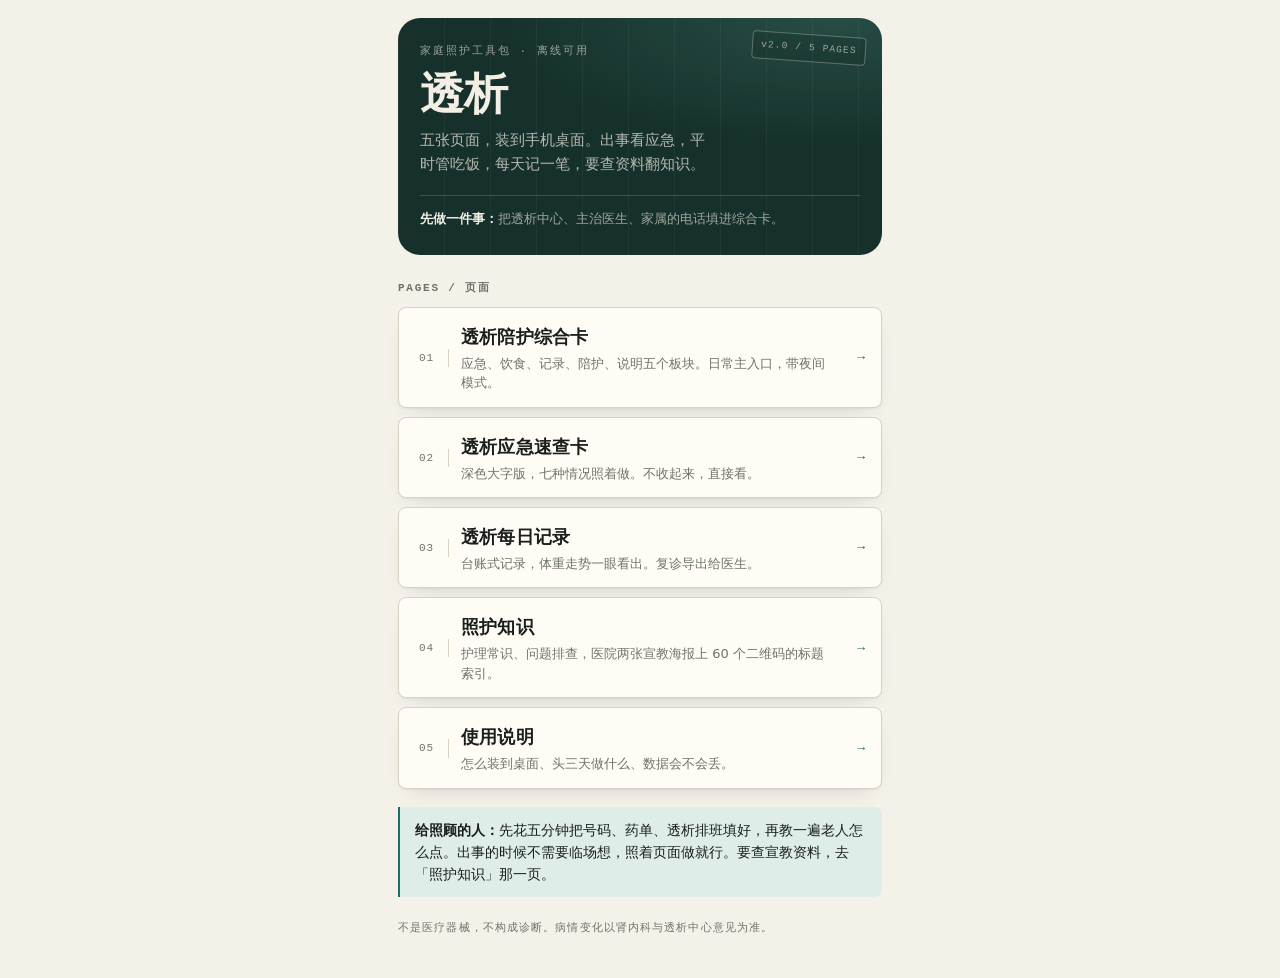
==== commit b7d66383: "feat: 按参考工具重做为六页离线工具包 v2.0.0 - 形态整体替换：旧单页 SPA 退役，改为封面 + 5 张独立 HTML（综合卡/应急速查/每日记录/照护知识/使用说明），暖纸底宋体深墨绿" ====
--- a/index.html
+++ b/index.html
@@ -2,1399 +2,150 @@
 <html lang="zh-CN">
 <head>
 <meta charset="UTF-8">
-<meta name="viewport" content="width=device-width, initial-scale=1, viewport-fit=cover">
-<meta name="theme-color" content="#0E7490">
-<meta name="description" content="给透析患者和家属用的护理记录网页：透析中血糖监护、每日记录、就诊摘要、A4 打印。数据只存本机。">
-<link rel="icon" href="data:image/svg+xml,%3Csvg xmlns='http://www.w3.org/2000/svg' viewBox='0 0 64 64'%3E%3Cdefs%3E%3ClinearGradient id='g' x1='0' y1='0' x2='1' y2='1'%3E%3Cstop stop-color='%2322B8D8'/%3E%3Cstop offset='1' stop-color='%230E7490'/%3E%3C/linearGradient%3E%3C/defs%3E%3Crect width='64' height='64' rx='16' fill='url(%23g)'/%3E%3Cpath d='M7 34h10l5-12 9 22 5-10h21' fill='none' stroke='white' stroke-width='5' stroke-linecap='round' stroke-linejoin='round'/%3E%3C/svg%3E">
-<title>透析照护助手</title>
-<style>/* 透析照护助手 · 设计令牌与组件样式
-   零外部依赖：不引字体、不引图标库、不引 CDN；图标全部内联 SVG。
-   形态：网页式单页（顶部导航 + 自然分节 + 页内表单），不是手机 App 壳。
-   视觉：浅色现代科技感 —— 渐变光晕、细网格底纹、多层阴影、边缘高光、克制的靛蓝点缀。
-   无障碍：实心按钮白字对比度 >= 4.5:1；48px 触控；高对比模式与打印关闭全部装饰。 */
+<meta name="viewport" content="width=device-width, initial-scale=1.0, viewport-fit=cover">
+<title>透析 · 家庭照护工具包</title>
+<meta name="theme-color" content="#16302B">
+<style>
 :root{
-  /* 底色与层次 */
-  --bg:#F3F9FC; --surface:#FFFFFF; --surface-2:#EAF6F9; --surface-3:#DDF0F5;
-  --ink:#103A47; --ink-2:#3F616C; --ink-3:#5B7882;
-  /* 语义色：亮色用于描边/图标，实心底用深一档以托住白字 */
-  --primary:#0891B2; --primary-solid:#0E7490; --primary-dark:#075E73;
-  --primary-soft:#E0F4FA; --primary-faint:#F1FAFD;
-  --accent:#059669; --accent-solid:#047857; --accent-soft:#E6F6EF;
-  --indigo:#4F46E5; --indigo-soft:#EEF0FF;
-  --warn:#B45309; --warn-soft:#FFFAF0; --warn-line:#F0E3C6; --warn-ink:#7A3C04;
-  --danger:#C62828; --danger-soft:#FDEDED; --danger-line:#EFAFAF; --danger-ink:#8E1D1D;
-  --line:#D7E9EE; --line-2:#B9D9E1;
-  /* 形状与深度 */
-  --r-lg:22px; --r:18px; --r-sm:11px;
-  --shadow-sm:0 1px 2px rgba(16,58,71,.05),0 2px 8px rgba(16,58,71,.04);
-  --shadow:0 1px 2px rgba(16,58,71,.07),0 14px 34px -12px rgba(14,116,144,.32);
-  --shadow-lg:0 2px 6px rgba(16,58,71,.09),0 28px 62px -18px rgba(14,116,144,.38);
-  --edge:inset 0 1px 0 rgba(255,255,255,.92);
-  --ring:0 0 0 3px rgba(8,145,178,.20);
-  --grad:linear-gradient(135deg,#22B8D8 0%,#0E7490 100%);
-  --grad-deep:linear-gradient(135deg,#0E7490 0%,#075E73 100%);
-  --grad-tech:linear-gradient(100deg,#0891B2 0%,#4F46E5 100%);
-  --font:-apple-system,BlinkMacSystemFont,"PingFang SC","Microsoft YaHei","Noto Sans SC","Source Han Sans SC",sans-serif;
-  --page-w:980px;
+  --canvas:#F4F1E9;--paper:#FFFCF5;--ink:#1A1E1C;--muted:#6E736B;
+  --line:#D8D2C2;--world:#16302B;--accent:#1F6E63;--accent-soft:#DFEDE8;--alert:#9E3A2C;
+  --r-card:8px;--r-ctl:6px;--r-shell:22px;
+  --f-title:"Songti SC","Source Han Serif SC","Noto Serif SC","SimSun",Georgia,serif;
+  --f-body:"PingFang SC","Microsoft YaHei","Hiragino Sans GB",system-ui,sans-serif;
+  --f-num:ui-monospace,"SF Mono","Consolas",monospace;
+  --shadow:0 1px 2px rgba(22,48,43,.05),0 10px 24px -14px rgba(22,48,43,.22);
 }
-*{box-sizing:border-box}
-[hidden]{display:none!important}
-html{-webkit-text-size-adjust:100%;scroll-behavior:smooth}
-body{margin:0;color:var(--ink);font:400 17px/1.72 var(--font);letter-spacing:.01em;touch-action:manipulation;
-  background-color:var(--bg);
-  background-image:
-    linear-gradient(115deg,rgba(255,255,255,.52) 0%,rgba(255,255,255,0) 36%),
-    radial-gradient(1000px 460px at 10% -10%,rgba(34,184,216,.28),rgba(34,184,216,0) 70%),
-    radial-gradient(820px 420px at 94% 2%,rgba(79,70,229,.18),rgba(79,70,229,0) 72%),
-    repeating-linear-gradient(0deg,rgba(14,116,144,.048) 0 1px,transparent 1px 30px),
-    repeating-linear-gradient(90deg,rgba(14,116,144,.048) 0 1px,transparent 1px 30px),
-    linear-gradient(180deg,#F7FCFE 0%,#EDF6FA 100%);
-  background-attachment:fixed;background-repeat:no-repeat}
-button,input,select,textarea{font:inherit;color:inherit}
-button{cursor:pointer}
-a{color:var(--primary-dark)}
-.ico{width:20px;height:20px;flex:0 0 auto;display:block}
-.num{font-variant-numeric:tabular-nums;font-feature-settings:"tnum"}
-.small{font-size:14px;color:var(--ink-3)}
-.muted{color:var(--ink-2)}
-.tiny{font-size:14px}
-.center{text-align:center}
-.nowrap{white-space:nowrap}
-.mt{margin-top:14px}
-.mb{margin-bottom:14px}
+body.dark{
+  --canvas:#0C1214;--paper:#141D1F;--ink:#E8E5DA;--muted:#96A19C;
+  --line:#263133;--accent:#5AA99A;--accent-soft:#17302C;--alert:#D97261;--shadow:0 1px 0 rgba(255,255,255,.04) inset,0 10px 24px -14px rgba(0,0,0,.5);
+}
+*{box-sizing:border-box;margin:0;padding:0;-webkit-tap-highlight-color:transparent}
+html{-webkit-text-size-adjust:100%}
+body{background:var(--canvas);color:var(--ink);font-family:var(--f-body);font-size:16.5px;line-height:1.65;padding-bottom:40px}
+.wrap{max-width:520px;margin:0 auto;padding:0 18px}
 
-/* 网页页头：玻璃层 + 底部渐变细线 */
-.topbar{position:relative;z-index:10;background:rgba(255,255,255,.84);border-bottom:1px solid rgba(183,216,226,.75);
-  box-shadow:0 6px 24px -18px rgba(14,116,144,.55);backdrop-filter:blur(14px) saturate(1.25)}
-.topbar::after{content:"";position:absolute;left:0;right:0;bottom:-1px;height:2px;
-  background:linear-gradient(90deg,rgba(8,145,178,0),#22B8D8 18%,#4F46E5 62%,rgba(79,70,229,0));opacity:.88}
-.topbar-in{max-width:var(--page-w);margin:0 auto;padding:16px 20px 10px;display:flex;align-items:center;justify-content:space-between;gap:14px}
-.brand{border:0;background:none;padding:4px 0;font-size:21px;font-weight:800;letter-spacing:-.01em;color:var(--ink);
-  min-height:48px;display:inline-flex;align-items:center;gap:12px;line-height:1.25;text-align:left}
-.brand .logo{width:42px;height:42px;border-radius:14px;background:var(--grad);display:grid;place-items:center;
-  box-shadow:0 8px 18px -6px rgba(14,116,144,.55),var(--edge),0 0 0 1px rgba(255,255,255,.55) inset;flex:0 0 auto}
-.brand .logo svg{width:25px;height:25px}
-.brand-txt{text-align:left}
-.brand-txt small{display:block;font-size:13.5px;font-weight:600;color:var(--ink-3);letter-spacing:.02em;margin-top:2px}
-.top-meta{display:flex;align-items:center;gap:8px;font-size:13.5px;font-weight:700;color:var(--ink-2);
-  background:rgba(255,255,255,.72);border:1px solid var(--line);border-radius:999px;padding:6px 13px;white-space:nowrap;
-  box-shadow:var(--shadow-sm)}
-.live-dot{width:8px;height:8px;border-radius:50%;background:var(--accent);box-shadow:0 0 0 4px var(--accent-soft)}
+.cover{
+  position:relative;margin-top:calc(18px + env(safe-area-inset-top));
+  background:
+    repeating-linear-gradient(90deg,rgba(255,255,255,.045) 0 1px,transparent 1px 46px),
+    radial-gradient(120% 90% at 90% 0%,rgba(90,169,154,.24) 0%,transparent 60%),
+    var(--world);
+  color:#F3EFE4;border-radius:var(--r-shell);padding:24px 22px 26px;overflow:hidden;
+}
+.kicker{font-family:var(--f-num);font-size:11px;letter-spacing:.18em;color:rgba(243,239,228,.6)}
+h1{font-family:var(--f-title);font-size:clamp(34px,10vw,44px);line-height:1.06;margin:12px 0 10px;letter-spacing:.01em}
+.cover p{font-size:14.5px;color:rgba(243,239,228,.72);max-width:20em}
+.stamp{
+  position:absolute;right:16px;top:16px;transform:rotate(4deg);
+  border:1px solid rgba(243,239,228,.3);border-radius:4px;padding:5px 8px;
+  font-family:var(--f-num);font-size:9.5px;letter-spacing:.12em;color:rgba(243,239,228,.6);
+  background:rgba(0,0,0,.12);
+}
+.warnline{
+  margin-top:18px;border-top:1px solid rgba(243,239,228,.18);padding-top:13px;
+  font-size:12.5px;color:rgba(243,239,228,.62);line-height:1.6;
+}
+.warnline b{color:#F3EFE4}
 
-/* 顶部导航：网页锚点式，选中用下划线 + 淡底 */
-.nav{max-width:var(--page-w);margin:0 auto;padding:0 12px;display:flex;flex-wrap:wrap;gap:2px}
-.nav button{min-height:50px;padding:10px 17px;border:0;border-bottom:2px solid transparent;border-radius:12px 12px 0 0;
-  background:none;color:var(--ink-2);font-size:15.5px;font-weight:700;transition:background .18s ease,color .18s ease,border-color .18s ease}
-.nav button:hover{background:var(--primary-faint);color:var(--primary-dark)}
-.nav button.on{color:var(--primary-dark);border-bottom-color:var(--primary);
-  background:linear-gradient(180deg,rgba(8,145,178,0),rgba(8,145,178,.11))}
-.nav button:focus-visible{outline:3px solid var(--primary);outline-offset:-3px}
-.boundary{max-width:var(--page-w);margin:0 auto;position:relative;padding:9px 20px 11px 34px;font-size:13px;line-height:1.55;
-  color:var(--ink-3);border-top:1px solid rgba(215,233,238,.8)}
-.boundary::before{content:"";position:absolute;left:20px;top:16px;width:7px;height:7px;border-radius:50%;
-  background:var(--accent);box-shadow:0 0 0 3px var(--accent-soft)}
+.shelf{margin-top:24px}
+.shelf h2{font-family:var(--f-num);font-size:11px;letter-spacing:.16em;color:var(--muted);text-transform:uppercase;margin-bottom:10px}
 
-/* 主区：宽屏舒展、窄屏单列 */
-.view{max-width:var(--page-w);margin:0 auto;padding:26px 20px 46px}
-h1{font-size:31px;line-height:1.28;margin:0 0 6px;letter-spacing:-.025em;font-weight:800}
-h2{font-size:21px;line-height:1.35;margin:28px 0 12px;letter-spacing:-.015em;font-weight:800}
-h2::before{content:"";display:inline-block;width:5px;height:19px;border-radius:4px;background:var(--grad-tech);
-  box-shadow:0 2px 7px rgba(79,70,229,.28);margin-right:10px;vertical-align:-3px}
-h3{font-size:17px;margin:16px 0 8px}
-p{margin:0 0 12px}
-.lead{font-size:15.5px;color:var(--ink-2);margin:0 0 18px}
-.date-pill{display:inline-block;padding:4px 12px;border-radius:999px;background:rgba(255,255,255,.9);border:1px solid var(--line-2);
-  color:var(--primary-dark);font-size:14px;font-weight:700;box-shadow:var(--shadow-sm);margin-right:8px;vertical-align:2px}
-hr{border:0;border-top:1px solid var(--line);margin:22px 0}
+.item{
+  display:block;text-decoration:none;color:inherit;
+  background:var(--paper);border:1px solid var(--line);border-radius:var(--r-card);
+  padding:15px 16px 14px;margin-bottom:9px;box-shadow:var(--shadow);
+  display:grid;grid-template-columns:34px 1fr 18px;gap:12px;align-items:center;
+  transition:transform .18s ease;
+}
+.item:hover{transform:translateY(-1px)}
+.no{font-family:var(--f-num);font-size:11px;letter-spacing:.08em;color:var(--muted);border-right:1px solid var(--line);padding-right:10px;text-align:center}
+.name{font-size:17.5px;font-weight:700;letter-spacing:.01em}
+.what{font-size:13px;color:var(--muted);margin-top:2px;line-height:1.5}
+.arr{font-family:var(--f-num);color:var(--accent);font-size:13px;text-align:right}
 
-/* 卡片：多层阴影 + 内高光，悬浮轻微抬起 */
-.card{background:var(--surface);border:1px solid var(--line);border-radius:var(--r);padding:18px 19px;
-  box-shadow:var(--shadow),var(--edge);margin:0 0 16px;transition:box-shadow .22s ease,border-color .22s ease,transform .22s ease}
-.card:hover{box-shadow:var(--shadow-lg),var(--edge);border-color:var(--line-2)}
-.card.tight{padding:13px 15px}
-.card.soft{background:var(--primary-faint);border-color:var(--line-2)}
-.card h3{margin-top:0}
-.card p:last-child{margin-bottom:0}
-.card.hero{position:relative;overflow:hidden;padding:22px 22px 22px 26px;
-  background:
-    repeating-linear-gradient(90deg,rgba(8,145,178,.045) 0 1px,transparent 1px 26px),
-    linear-gradient(120deg,#E9F8FC 0%,#FFFFFF 52%,#F2F3FF 100%);
-  border-color:var(--line-2);box-shadow:var(--shadow-lg),var(--edge)}
-.card.hero > svg.hero-wave{position:absolute;right:10px;top:12px;width:min(300px,48%);height:78px;
-  opacity:.26;z-index:0;pointer-events:none}
-.card.hero::before{content:"";position:absolute;left:0;top:0;bottom:0;width:5px;background:var(--grad-tech)}
-.card.hero::after{content:"";position:absolute;right:-70px;top:-90px;width:230px;height:230px;border-radius:50%;
-  background:radial-gradient(circle,rgba(79,70,229,.15),rgba(79,70,229,0) 68%);pointer-events:none}
-.card.hero > *{position:relative;z-index:1}
-.hero-title{display:inline-flex;align-items:center;gap:10px;font-size:20px;color:var(--primary-dark)}
-.hero-title .ico{width:22px;height:22px;padding:5px;border-radius:10px;background:var(--primary-soft);
-  color:var(--primary);box-sizing:content-box}
-.hero-value{font-size:34px;font-weight:800;color:var(--primary-dark);letter-spacing:-.02em}
-.grid2{display:grid;gap:14px;grid-template-columns:repeat(auto-fit,minmax(240px,1fr))}
-.grid3{display:grid;gap:14px;grid-template-columns:repeat(auto-fit,minmax(160px,1fr))}
-.row{display:flex;flex-wrap:wrap;gap:10px;align-items:center}
-.row.tight{gap:8px}
-.spread{display:flex;justify-content:space-between;align-items:baseline;gap:10px}
-
-/* 按钮：最小 48px 触控；主按钮深色渐变保证白字达标 */
-.btn{display:inline-flex;align-items:center;justify-content:center;gap:8px;min-height:48px;padding:10px 17px;
-  border:1px solid var(--line-2);border-radius:13px;background:linear-gradient(180deg,#FFFFFF,#F8FCFD);color:var(--ink);
-  font-size:16px;font-weight:700;text-decoration:none;line-height:1.3;
-  box-shadow:var(--shadow-sm),var(--edge);
-  transition:transform .18s ease,box-shadow .18s ease,background .18s ease,border-color .18s ease}
-.btn:hover{background:#F1FAFD;border-color:var(--primary);box-shadow:var(--shadow);transform:translateY(-2px)}
-.btn:active{transform:translateY(1px);box-shadow:var(--shadow-sm)}
-.btn:focus-visible,button:focus-visible,input:focus-visible,select:focus-visible,textarea:focus-visible,a:focus-visible{
-  outline:3px solid var(--primary);outline-offset:2px}
-.btn.primary{background:var(--grad-deep);border-color:var(--primary-dark);color:#fff;
-  box-shadow:0 8px 20px -8px rgba(14,116,144,.70),inset 0 1px 0 rgba(255,255,255,.22)}
-.btn.primary:hover{background:linear-gradient(135deg,#075E73,#064D5E);border-color:#064D5E}
-.btn.accent{background:linear-gradient(135deg,#047857,#036849);border-color:#036849;color:#fff;
-  box-shadow:0 8px 20px -8px rgba(4,120,87,.62),inset 0 1px 0 rgba(255,255,255,.20)}
-.btn.danger{background:linear-gradient(135deg,#C62828,#9E1F1F);border-color:#9E1F1F;color:#fff;
-  box-shadow:0 8px 20px -8px rgba(198,40,40,.60),inset 0 1px 0 rgba(255,255,255,.20)}
-.btn.ghost{background:transparent;box-shadow:none}
-.btn.warn{background:var(--warn-soft);border-color:var(--warn-line);color:var(--warn-ink)}
-.btn.tiny{min-height:48px;padding:8px 13px;font-size:14px;font-weight:600}
-.btn.block{width:100%}
-.btn.big{min-height:58px;font-size:17px}
-.btn[disabled]{opacity:.5;pointer-events:none}
-.btn-row{display:grid;gap:11px;grid-template-columns:repeat(auto-fit,minmax(170px,1fr));margin:12px 0}
-.quick{display:grid;gap:11px;grid-template-columns:repeat(auto-fit,minmax(200px,1fr));margin:12px 0 4px}
-.quick .btn{width:100%}
-
-/* 状态条：左侧色条 + 圆形徽章，颜色不单独表意 */
-.banner{position:relative;overflow:hidden;display:flex;gap:10px;align-items:flex-start;border-radius:var(--r-sm);
-  padding:12px 15px;margin:0 0 15px;font-size:15.5px;border:1px solid;line-height:1.55;box-shadow:var(--shadow-sm),var(--edge)}
-.banner::before{content:"";position:absolute;left:0;top:0;bottom:0;width:4px;background:currentColor;opacity:.4}
-.banner .mark{flex:0 0 auto;display:inline-grid;place-items:center;width:23px;height:23px;border-radius:50%;
-  background:#fff;box-shadow:0 1px 4px rgba(18,59,71,.14);font-size:14px;font-weight:800;line-height:1}
-.banner.info{background:var(--primary-soft);border-color:var(--line-2);color:var(--primary-dark)}
-.banner.warn{background:linear-gradient(90deg,#FFFCF6,#FFFFFF);border-color:#F3E8D0;color:var(--warn-ink)}
-.banner.danger{background:var(--danger-soft);border-color:var(--danger-line);color:var(--danger-ink)}
-.banner.ok{background:var(--accent-soft);border-color:#BFE7D5;color:#046C4C}
-.banner p{margin:0}
-
-/* 数字块 */
-.stat{position:relative;overflow:hidden;background:linear-gradient(180deg,#FFFFFF,#F9FDFE);border:1px solid var(--line);
-  border-radius:var(--r-sm);padding:15px 15px 13px;box-shadow:var(--shadow-sm),var(--edge)}
-.stat::before{content:"";position:absolute;left:0;top:0;width:100%;height:3px;background:var(--grad-tech);opacity:.85}
-.stat .v{font-size:30px;font-weight:800;line-height:1.2;color:var(--primary-dark);letter-spacing:-.02em}
-.stat .v.dark{color:var(--ink)}
-.stat::after{content:"";position:absolute;right:-30px;top:-34px;width:96px;height:96px;border-radius:50%;
-  background:radial-gradient(circle,rgba(79,70,229,.10),rgba(79,70,229,0) 70%);pointer-events:none}
-.stat .l{font-size:13.5px;color:var(--ink-2);margin-top:4px}
-.kv{display:flex;justify-content:space-between;gap:12px;padding:7px 0;border-bottom:1px dashed var(--line);font-size:15.5px}
-.kv:last-child{border-bottom:0}
-.kv b{font-weight:700}
-
-/* 表单 */
-.field{display:flex;flex-direction:column;gap:5px;margin:0 0 12px}
-.field > label{font-size:15px;font-weight:700}
-.field .help{font-size:13px;color:var(--ink-3);line-height:1.5}
-input[type=text],input[type=number],input[type=date],input[type=time],input[type=tel],select,textarea{
-  width:100%;min-height:50px;padding:10px 13px;border:1px solid var(--line-2);border-radius:var(--r-sm);
-  background:linear-gradient(180deg,#FFFFFF,#FCFEFE);font-size:17px;line-height:1.4;
-  box-shadow:inset 0 1px 2px rgba(16,58,71,.04);
-  transition:border-color .18s ease,box-shadow .18s ease}
-textarea{min-height:76px;resize:vertical}
-input:focus,select:focus,textarea:focus{outline:none;border-color:var(--primary);box-shadow:var(--ring)}
-input:focus-visible,select:focus-visible,textarea:focus-visible{outline:3px solid var(--primary);outline-offset:2px;box-shadow:var(--ring)}
-input[inputmode=decimal]{font-variant-numeric:tabular-nums}
-.field-inline{display:grid;grid-template-columns:repeat(auto-fit,minmax(120px,1fr));gap:10px}
-.check{display:flex;align-items:center;gap:10px;min-height:48px;font-size:16px}
-.check input[type=checkbox]{width:26px;height:26px;min-height:0;flex:0 0 auto;accent-color:var(--primary-solid)}
-.chips{display:flex;flex-wrap:wrap;gap:8px;margin:4px 0 10px}
-.chip{display:inline-flex;align-items:center;min-height:48px;padding:6px 13px;border:1px solid var(--line-2);
-  border-radius:999px;background:#fff;font-size:15px;font-weight:600;box-shadow:var(--shadow-sm);
-  transition:background .18s ease,border-color .18s ease,transform .18s ease}
-.chip:hover{border-color:var(--primary);transform:translateY(-1px)}
-.chip.on{background:var(--primary-soft);border-color:var(--primary);color:var(--primary-dark)}
-.chip.danger.on{background:var(--danger-soft);border-color:var(--danger);color:var(--danger-ink)}
-.subtabs{display:flex;gap:8px;overflow-x:auto;padding:2px 0 12px;margin:0 0 4px;-webkit-overflow-scrolling:touch}
-.subtabs button{flex:0 0 auto;min-height:48px;padding:6px 15px;border:1px solid var(--line-2);border-radius:999px;
-  background:#fff;font-size:15px;font-weight:600;box-shadow:var(--shadow-sm);transition:background .18s ease}
-.subtabs button.on{background:var(--primary-solid);border-color:var(--primary-solid);color:#fff;box-shadow:0 4px 10px rgba(14,116,144,.24)}
-
-/* 列表与链接条目 */
-.list{list-style:none;padding:0;margin:0}
-.list li{background:linear-gradient(180deg,#FFFFFF,#FBFDFE);border:1px solid var(--line);border-radius:14px;padding:12px 14px;margin:0 0 10px;
-  display:flex;justify-content:space-between;align-items:flex-start;gap:10px;box-shadow:var(--shadow-sm),var(--edge)}
-.list li .t{font-size:14px;color:var(--ink-3)}
-.list li .v{font-size:18px;font-weight:700}
-.list li .n{font-size:14.5px;color:var(--ink-2);margin-top:2px}
-.list input[type=text]{min-height:48px}
-.link-title{font-size:17px;font-weight:800;line-height:1.45;color:var(--ink);margin-bottom:3px}
-.link-title .no{display:inline-block;font-size:12.5px;font-weight:700;color:var(--primary-dark);
-  background:var(--primary-soft);border-radius:6px;padding:1px 7px;margin-left:7px;vertical-align:2px}
-.empty{position:relative;padding:56px 16px 24px;text-align:center;color:var(--ink-3);background:#fff;
-  border:1px dashed var(--line-2);border-radius:var(--r);font-size:15.5px}
-.empty::before{content:"";position:absolute;top:18px;left:50%;transform:translateX(-50%);width:28px;height:28px;
-  border:2px dashed var(--line-2);border-radius:50%}
-.empty::after{content:"";position:absolute;top:29px;left:50%;transform:translateX(-50%);width:6px;height:6px;
-  border-radius:50%;background:var(--primary);opacity:.5}
-.tag{display:inline-block;font-size:12.5px;font-weight:700;padding:2px 9px;border-radius:7px;
-  background:var(--surface-2);color:var(--primary-dark);margin:0 5px 4px 0}
-.tag.g{background:var(--accent-soft);color:#046C4C}
-.tag.w{background:var(--warn-soft);color:var(--warn)}
-.tag.r{background:var(--danger-soft);color:var(--danger)}
-
-/* 表格 */
-table{width:100%;border-collapse:collapse;font-size:14.5px;background:#fff;margin:10px 0 14px}
-th,td{border:1px solid var(--line);padding:8px 9px;text-align:left;vertical-align:top}
-th{background:var(--surface-2);font-weight:700;font-size:13.5px;color:var(--ink)}
-td{color:var(--ink-2)}
-.table-scroll{overflow-x:auto;-webkit-overflow-scrolling:touch;border:1px solid var(--line);
-  border-radius:14px;box-shadow:var(--shadow-sm);margin:0 0 14px}
-.table-scroll table{margin:0;min-width:520px;border:0}
-.table-scroll tr:first-child th{border-top:0}
-.table-scroll th:first-child,.table-scroll td:first-child{border-left:0}
-.table-scroll th:last-child,.table-scroll td:last-child{border-right:0}
-.table-scroll tr:last-child td{border-bottom:0}
-.table-scroll tbody tr:nth-child(even) td{background:#FBFEFF}
-
-/* 图表 */
-.chart-box{background:linear-gradient(180deg,#FFFFFF 0%,#F8FCFE 100%);border:1px solid var(--line);
-  border-radius:var(--r);padding:14px 12px 10px;margin:0 0 14px;overflow-x:auto;box-shadow:var(--shadow-sm),var(--edge)}
-.chart-box svg{display:block;width:100%;min-width:300px;height:auto}
-.legend{display:flex;flex-wrap:wrap;gap:10px 16px;font-size:13.5px;color:var(--ink-2);padding:4px 6px 8px}
-.legend i{display:inline-block;width:15px;height:4px;border:0;border-radius:3px;margin-right:6px;vertical-align:3px}
-
-/* 页内编辑区：不是弹层、不是遮罩，就是页面里展开的一块卡片 */
-.sheet{max-width:var(--page-w);margin:22px auto 0;padding:0 20px;scroll-margin-top:16px}
-.sheet-panel{position:relative;background:#fff;border:1px solid var(--line-2);border-radius:var(--r-lg);
-  padding:22px 22px 20px;box-shadow:var(--shadow-lg),var(--edge);animation:panelIn .2s ease both}
-.sheet-panel::before{content:"";position:absolute;left:22px;right:22px;top:0;height:3px;border-radius:0 0 4px 4px;
-  background:var(--grad-tech);opacity:.9}
-@keyframes panelIn{from{opacity:.4;transform:translateY(-8px)}to{opacity:1;transform:none}}
-.sheet-panel h3{font-size:21px;margin:2px 0 5px}
-.sheet-panel .sub{font-size:14.5px;color:var(--ink-3);margin:0 0 16px}
-.sheet-actions{display:flex;gap:10px;margin-top:18px}
-.sheet-actions .btn{flex:1}
-
-.toast{position:fixed;left:50%;bottom:26px;transform:translateX(-50%);
-  z-index:60;background:#103A47;color:#fff;padding:11px 19px;border-radius:999px;font-size:15px;font-weight:600;
-  opacity:0;pointer-events:none;transition:opacity .2s;max-width:88vw;text-align:center;
-  box-shadow:0 14px 34px -10px rgba(16,58,71,.55)}
-.toast.on{opacity:1}
-
-/* 折叠卡片 */
-details.card{padding:0}
-details.card summary{padding:15px 19px;font-weight:700;font-size:16px;cursor:pointer;list-style:none;min-height:48px}
-details.card summary::-webkit-details-marker{display:none}
-details.card summary::after{content:"＋";float:right;width:27px;height:27px;line-height:25px;text-align:center;
-  border-radius:50%;background:var(--primary-soft);color:var(--primary-dark);font-size:17px;font-weight:800}
-details.card[open] summary::after{content:"－"}
-details.card[open]{border-color:var(--line-2);box-shadow:var(--shadow-lg)}
-details.card .detail-body{padding:0 19px 17px;border-top:1px solid var(--line);font-size:15.5px;color:var(--ink-2)}
-details.card .detail-body p:last-child{margin-bottom:0}
-
-/* 网页页脚 */
-.footer{border-top:1px solid var(--line);background:rgba(255,255,255,.66);backdrop-filter:blur(8px)}
-.footer-in{max-width:var(--page-w);margin:0 auto;padding:20px 20px 30px}
-.footer p{margin:0 0 5px;font-size:14.5px;color:var(--ink-2)}
-.footer p:last-child{margin:0}
-
-/* 高对比大字：关掉全部装饰，只留粗边与深色 */
-body.hc{--bg:#FFFFFF;--surface:#FFFFFF;--surface-2:#F0F0F0;--surface-3:#E8E8E8;--ink:#001A22;--ink-2:#123B47;
-  --ink-3:#33505A;--line:#8FA9B2;--line-2:#5F7C87;--primary:#005F78;--primary-solid:#00485C;--primary-dark:#00485C;
-  --primary-soft:#E6F2F5;--primary-faint:#FFFFFF;--grad:#00485C;--grad-deep:#00485C;--grad-tech:#00485C;
-  --shadow:none;--shadow-sm:none;--shadow-lg:none;--edge:none;
-  background:#fff;font-size:19px}
-body.hc .topbar{background:#fff;backdrop-filter:none;box-shadow:none}
-body.hc .topbar::after,body.hc .boundary::before,body.hc .live-dot,body.hc .card.hero::after,
-body.hc .card.hero > svg.hero-wave,body.hc .stat::after,
-body.hc .sheet-panel::before,body.hc .stat::before,body.hc .banner::before,
-body.hc .empty::before,body.hc .empty::after,body.hc h2::before{display:none}
-body.hc .card,body.hc .card.hero,body.hc .stat,body.hc .list li,body.hc .chart-box,body.hc .table-scroll,
-body.hc .sheet-panel,body.hc .top-meta,body.hc .footer{
-  background:#fff!important;background-image:none!important;box-shadow:none;border-width:2px}
-body.hc .btn,body.hc .btn.primary,body.hc .btn.accent,body.hc .btn.danger,body.hc .chip,
-body.hc .subtabs button.on,body.hc .nav button.on{border-width:2px;box-shadow:none;font-weight:800;
-  background:#fff;background-image:none;color:#001A22}
-body.hc .btn.primary,body.hc .btn.accent,body.hc .btn.danger{background:#00485C!important;color:#fff!important}
-body.hc .nav button.on{border-bottom:3px solid #00485C}
-body.hc .banner,body.hc .boundary{box-shadow:none}
-body.hc .boundary,body.hc .small,body.hc .help,body.hc .sub{color:var(--ink-2);font-size:15px}
-body.hc .sheet-panel{animation:none}
-body.hc .brand .logo{background:#00485C;box-shadow:none}
-body.hc .date-pill,body.hc .chart-box,body.hc .link-title .no{box-shadow:none}
-body.hc .footer{backdrop-filter:none}
-
-/* 打印：屏幕隐藏，打印时只留 A4 内容 */
-#print-root{display:none}
-@media print{
-  @page{size:A4;margin:14mm 13mm}
-  html{scroll-behavior:auto}
-  body{background:#fff!important;color:#000;font:10.5pt/1.5 var(--font)}
-  #app,#toast{display:none!important}
-  #print-root{display:block}
-  .print-head{border-bottom:2px solid #333;padding-bottom:8px;margin-bottom:12px}
-  .print-head h1{font-size:17pt;margin:0 0 4px}
-  .print-head h1::before,.print-sec h2::before{display:none}
-  .print-head .meta{font-size:9.5pt;color:#333}
-  .print-sec{margin:0 0 12px;break-inside:avoid}
-  .print-sec h2{font-size:12pt;margin:0 0 6px;break-after:avoid;border-bottom:1px solid #999;padding-bottom:3px}
-  .print-sec p{font-size:10pt;margin:0 0 6px}
-  #print-root table{font-size:8.6pt;width:100%;border-collapse:collapse;background:#fff}
-  #print-root th,#print-root td{border:1px solid #888;padding:4px 5px;color:#000}
-  #print-root th{background:#EEE}
-  #print-root tr{break-inside:avoid}
-  #print-root svg{max-width:100%;height:auto}
-  #print-root .chart-area,#print-root .chart-glow{display:none}
-  #print-root .empty{padding:16px;border:1px dashed #999}
-  #print-root .empty::before,#print-root .empty::after{display:none}
-  #print-root .legend{color:#000;font-size:9pt}
-  #print-root .legend i{height:3px}
-  .print-foot{margin-top:14px;border-top:1px solid #888;padding-top:6px;font-size:9pt;color:#333}
-  .print-note{font-size:9pt;color:#333}
-  a{color:#000;text-decoration:none}
+.tip{
+  margin-top:18px;border-left:2px solid var(--accent);background:var(--accent-soft);
+  border-radius:0 var(--r-card) var(--r-card) 0;padding:12px 15px;font-size:13.5px;line-height:1.65;
 }
-@media (prefers-reduced-motion:reduce){*{transition:none!important;animation:none!important}html{scroll-behavior:auto}}
-@media (max-width:620px){
-  .card.hero > svg.hero-wave{display:none}
-  body{font-size:16.5px}
-  .topbar-in{padding:12px 14px 8px}
-  .brand{font-size:19px}
-  .brand .logo{width:38px;height:38px;border-radius:12px}
-  .top-meta{font-size:12px;padding:5px 10px}
-  .nav{padding:0 8px;gap:0}
-  .nav button{padding:9px 12px;font-size:15px;flex:1 1 auto}
-  .boundary{padding:8px 14px 9px 28px}
-  .boundary::before{left:14px;top:14px}
-  .view{padding:20px 14px 36px}
-  .sheet{padding:0 14px;margin-top:16px}
-  .sheet-panel{padding:18px 16px}
-  .sheet-panel::before{left:16px;right:16px}
-  .card{padding:15px 16px}
-  .card.hero{padding:18px 16px 18px 20px}
-  .footer-in{padding:18px 14px 26px}
-  h1{font-size:27px}
-  h2{font-size:20px}
-  .grid3{grid-template-columns:repeat(2,minmax(0,1fr))}
-  .grid3 > :last-child:nth-child(odd){grid-column:1 / -1}
-  .quick{grid-template-columns:repeat(2,minmax(0,1fr))}
-  .btn{padding:9px 12px;font-size:15.5px}
-  #q-input{flex-basis:100%!important;min-width:0!important}
-  [data-act=add-question]{width:100%}
-}
-@media (max-width:400px){
-  .quick{grid-template-columns:1fr}
-  .sheet-actions{flex-direction:column}
-  .top-meta{display:none}
-}
+.tip b{font-weight:700}
+.foot{font-family:var(--f-num);font-size:11px;letter-spacing:.1em;color:var(--muted);margin-top:22px}
 </style>
 </head>
 <body>
-<div id="app">
-  <header class="topbar" id="topbar">
-    <div class="topbar-in">
-      <button type="button" class="brand" data-act="go" data-view="today"><span class="logo"><svg viewBox="0 0 24 24" fill="none" stroke="#fff" stroke-width="2.1" stroke-linecap="round" stroke-linejoin="round" aria-hidden="true"><path d="M2.5 12h3.6l2.4-6 4.6 12 2.5-6h6"/></svg></span><span class="brand-txt">透析照护助手<small>患者与家属的护理记录页</small></span></button>
-      <div class="top-meta"><span class="live-dot"></span>数据只存本机 · 不上传</div>
-    </div>
-    <nav class="nav" id="nav" aria-label="主导航">
-      <button type="button" data-act="go" data-view="today">今天</button>
-      <button type="button" data-act="go" data-view="records">记录</button>
-      <button type="button" data-act="go" data-view="triage">排查</button>
-      <button type="button" data-act="go" data-view="knowledge">知识</button>
-      <button type="button" data-act="go" data-view="data">数据与设置</button>
-    </nav>
-    <p class="boundary">护理记录工具 · 不诊断、不调药、不替代医生 · 急症联系透析中心或 120</p>
+<div class="wrap">
+
+  <header class="cover">
+    <div class="kicker">家庭照护工具包 · 离线可用</div>
+    <h1>透析</h1>
+    <p>五张页面，装到手机桌面。出事看应急，平时管吃饭，每天记一笔，要查资料翻知识。</p>
+    <div class="warnline"><b>先做一件事：</b>把透析中心、主治医生、家属的电话填进综合卡。</div>
+    <div class="stamp">v2.0 / 5 PAGES</div>
   </header>
 
-  <section id="sheet" class="sheet" hidden aria-label="编辑区"></section>
-  <main id="view" class="view" role="main" aria-live="off"></main>
+  <section class="shelf">
+    <h2>Pages / 页面</h2>
 
-  <footer class="footer">
-    <div class="footer-in">
-      <p><b>透析照护助手</b> · 一个可离线使用的护理记录网页，不是医疗设备。</p>
-      <p class="small">记录保存在当前浏览器的本机存储里，换设备、清缓存都会丢，请定期导出 JSON 备份。页面不会主动请求任何外部资源；外链只在你点击时打开。</p>
-    </div>
-  </footer>
+    <a class="item" href="透析陪护综合卡.html">
+      <span class="no">01</span>
+      <div>
+        <div class="name">透析陪护综合卡</div>
+        <div class="what">应急、饮食、记录、陪护、说明五个板块。日常主入口，带夜间模式。</div>
+      </div>
+      <span class="arr">→</span>
+    </a>
+
+    <a class="item" href="透析应急速查卡.html">
+      <span class="no">02</span>
+      <div>
+        <div class="name">透析应急速查卡</div>
+        <div class="what">深色大字版，七种情况照着做。不收起来，直接看。</div>
+      </div>
+      <span class="arr">→</span>
+    </a>
+
+    <a class="item" href="透析每日记录.html">
+      <span class="no">03</span>
+      <div>
+        <div class="name">透析每日记录</div>
+        <div class="what">台账式记录，体重走势一眼看出。复诊导出给医生。</div>
+      </div>
+      <span class="arr">→</span>
+    </a>
+
+    <a class="item" href="透析知识速查.html">
+      <span class="no">04</span>
+      <div>
+        <div class="name">照护知识</div>
+        <div class="what">护理常识、问题排查，医院两张宣教海报上 60 个二维码的标题索引。</div>
+      </div>
+      <span class="arr">→</span>
+    </a>
+
+    <a class="item" href="透析使用说明.html">
+      <span class="no">05</span>
+      <div>
+        <div class="name">使用说明</div>
+        <div class="what">怎么装到桌面、头三天做什么、数据会不会丢。</div>
+      </div>
+      <span class="arr">→</span>
+    </a>
+  </section>
+
+  <div class="tip">
+    <b>给照顾的人：</b>先花五分钟把号码、药单、透析排班填好，再教一遍老人怎么点。出事的时候不需要临场想，照着页面做就行。要查宣教资料，去「照护知识」那一页。
+  </div>
+
+  <p class="foot">不是医疗器械，不构成诊断。病情变化以肾内科与透析中心意见为准。</p>
 </div>
 
-<div id="toast" class="toast" role="status" aria-live="polite"></div>
-<div id="print-root" aria-hidden="true"></div>
-
-<script>window.APP_DATA={"version":1,"generated":"2026-11-08","source":{"title":"医院公开宣教海报（两张）","posters":["重症肾脏病 · 血液净化科常用口服药物一览表","健康宣教二维码树"],"note":"链接由两张公开宣教海报上的二维码解码得到；每条的标题按海报上二维码下方的文字逐块放大辨认，存疑处记在 data/link-titles.json 的 _uncertain。仅作索引，本仓库不解释内容、不补写用药信息，剂量与处置一律以透析中心交代为准。","pharmacyPhone":"85323591","pharmacyNote":"表中没有需要查看的药品信息，可致电药学部 85323591 帮助查阅。","openHint":"部分链接为微信内内容或活码中转页，浏览器可能打不开正文。可在微信里打开、复制链接后用另一台设备打开，或直接扫医院墙上的海报原图。"},"groups":{"tree":{"title":"健康宣教 · 22 条","hint":"标题按海报上每个二维码下方的文字逐条辨认，按位置聚行排序编号。主题以医院海报原图为准。"},"drug":{"title":"常用口服药 · 38 条","hint":"标题按海报上每个二维码下方的药名逐条照抄，编号与海报自带的 1-38 一致。剂量、用法一律以处方和透析中心交代为准，本页不提供任何用药指导。"}},"cards":[{"id":"c1","title":"透析中血糖会变，只测上机那一次看不出后半程","body":"透析过程中血糖可能发生变化，不同阶段不一样。把上机、透析中、透析末期、下机、透析后的数值各自记下来，医生才看得出是哪一段在变。","ask":"该在哪些时点测、要不要加测，请让透析中心写下来。"},{"id":"c2","title":"一个数值不如一个带时刻的数值","body":"记血糖时顺手带上「已透析几分钟 / 还剩几分钟」、当时有没有不舒服、有没有刚吃过东西。三次这样记下来，比三十个孤零零的数字有用。","ask":"复诊时把这张按分钟排的时间轴打印出来带给医生。"},{"id":"c3","title":"症状出现，先告诉现场的人","body":"出汗、手抖、心慌、头晕、胸闷、气短、意识模糊、抽搐，出现就先告知透析室工作人员，不要先翻手机查资料。工具里也是这个顺序：第一个按钮是联系，第二个才是记录。","ask":"事后把发生时刻、当时数值、怎么处理、后来怎样补齐。"},{"id":"c4","title":"吃的东西也记一笔","body":"加餐、进食和血糖记在同一条时间轴上，才看得出吃完之后数值有没有稳住。记「几点吃了什么」就够，不用算热量。","ask":"透析日要不要加餐、怎么加，按透析中心交代来。"},{"id":"c5","title":"内瘘每天按教过的方法自查","body":"按透析中心教的手法查震颤和杂音。摸不到、明显变弱、或和平时不一样，记录发现时间并立即联系透析中心；不要按压、不要自行处理。","ask":"自查手法不确定的，下次透析请护士再教一遍。"},{"id":"c6","title":"体重照抄透析单，工具只做减法","body":"透前、透后体重照单子填，工具会显示与自填干体重的差值。这个差值只是记录，不是脱水量建议，也不能拿来自己调。","ask":"干体重有变动，以透析中心最新交代为准。"},{"id":"c7","title":"化验单只抄数，不解释","body":"把项目名、数值、单位、参考范围、采样日期抄进来，趋势能看变化。指标是什么意思、要不要处理，由医生解释。","ask":"把看不懂的项目写进「待问医生」，别自行查结论。"},{"id":"c8","title":"药单是照着抄的，不是工具开的","body":"药名、剂量、时间都由家属照医生开的单子填，今天吃没吃打个勾就行。任何加减、停用、换时间，先问医生。","ask":"透析日要不要调整，写进待问医生清单。"},{"id":"c9","title":"提醒不是报警","body":"页面里的「该测血糖了」只在工具开着的时候出现；手机切到后台、锁屏、清缓存都可能让它停。建议同时用手机自带闹钟兜底，别把这个页面当监护设备。","ask":"急症一律联系透析中心或拨打 120，不要等提示。"}],"triage":[{"level":"red","title":"红 · 立即联系透析中心或拨打 120","items":["意识改变、抽搐、叫不醒","胸痛、明显呼吸困难","内瘘震颤或杂音消失","出血不止、黑便、大片瘀斑","透析中或透析后出现抽搐、意识模糊、胸闷气短","血糖低于医生事先给的线且伴有不适"],"steps":"先联系现场医护或拨号 → 把刚才记下的时刻、数值、症状一起说清楚 → 处置与转归事后补记。页面不解释原因、不给药。","call":"立即拨打"},{"level":"amber","title":"黄 · 复测、记录，并联系透析中心咨询","items":["透析中或透析后头晕、出汗、手抖、心慌","血糖较前明显下降但没有严重症状","血压明显偏离医生给的范围","体重短期内明显上升、进食明显减少","透析中或透析后低热"],"steps":"按医生事先给的时点复测 → 记下时间点与数值 → 按医生事先交代的流程处理 → 打电话说明发生了什么、什么时刻、数值多少。","call":"联系透析中心"},{"level":"green","title":"绿 · 记下来，下次透析带给医生看","items":["轻微乏力、口味变化、睡眠变化","单次数值略偏但没有不适"],"steps":"建议记入今日备注，不弹警告、不做判断。","call":"记录即可"}],"checklists":[{"sign":"透析后期头晕、出汗、手抖、胸闷","first":"立即测血糖，一键标记症状（自动带上已透析分钟 / 剩余分钟）；按医生事先给的处置流程处理；复测后记数值与转归","call":"症状出现即告知透析室工作人员；反复出现则复诊时带上时序记录"},{"sign":"内瘘震颤变弱或摸不到","first":"不要按压、不要自行处理，记录发现时间","call":"立即联系透析中心"},{"sign":"皮肤瘀斑、牙龈出血、黑便","first":"记录部位与时间，带上最近一次血常规结果","call":"立即联系医生"},{"sign":"体重短期内明显上升","first":"回看饮水与饮食记录，核对透前体重","call":"下次透析前告知透析室，不自行调整饮水或用药"},{"sign":"透析后发热","first":"记体温与时间点，看是否伴寒战","call":"体温持续或伴寒战，联系透析中心"}],"symptoms":["出汗","手抖","心慌","头晕","胸闷","气短","抽搐","意识模糊","乏力","其他"],"labNames":["血红蛋白","血小板","钾","磷","钙","PTH","血糖","HbA1c","白蛋白","肌酐"],"dailyTypes":[{"key":"weight","label":"体重","unit":"kg","numeric":true},{"key":"glucose","label":"血糖","unit":"mmol/L","numeric":true},{"key":"sbp","label":"收缩压","unit":"mmHg","numeric":true},{"key":"dbp","label":"舒张压","unit":"mmHg","numeric":true},{"key":"hr","label":"心率","unit":"次/分","numeric":true},{"key":"temp","label":"体温","unit":"℃","numeric":true},{"key":"water","label":"饮水","unit":"mL","numeric":true},{"key":"urine","label":"尿量","unit":"mL","numeric":true},{"key":"meal","label":"进食 / 加餐","unit":"","numeric":false},{"key":"symptom","label":"症状","unit":"","numeric":false},{"key":"note","label":"备注","unit":"","numeric":false}],"glucoseTags":["透析前","透析中","透析后","加餐后","空腹","睡前","其他"],"disclaimer":"本工具用于日常护理记录与就诊沟通，不构成医疗建议、不用于诊断或治疗决策。出现急症请立即联系透析中心或拨打 120。所有个人健康数据仅保存在本机，不上传。","links":{"drug":[{"no":1,"title":"苯磺酸氨氯地平片（络活喜）","url":"http://qr61.cn/otkFrD/q25waTM","host":"qr61.cn","x":179,"y":422},{"no":2,"title":"苯磺酸左旋氨氯地平片（施慧达）","url":"http://qr61.cn/otkFrD/qbnhDvM","host":"qr61.cn","x":323,"y":421},{"no":3,"title":"硝苯地平缓释片（I）","url":"http://qr71.cn/otkFrD/qJexZeO","host":"qr71.cn","x":469,"y":421},{"no":4,"title":"硝苯地平控释片","url":"http://qr71.cn/otkFrD/qlfstlk","host":"qr71.cn","x":612,"y":419},{"no":5,"title":"琥珀酸美托洛尔缓释片","url":"http://qr61.cn/otkFrD/qeV7hp2","host":"qr61.cn","x":766,"y":422},{"no":6,"title":"卡维地洛片（金络）","url":"http://qr61.cn/otkFrD/qp9W0No","host":"qr61.cn","x":918,"y":421},{"no":7,"title":"沙库巴曲缬沙坦钠片（诺欣妥）","url":"http://qr61.cn/otkFrD/q9vIvsA","host":"qr61.cn","x":1063,"y":423},{"no":8,"title":"氢氯噻嗪片","url":"http://qr61.cn/otkFrD/q1dmc2d","host":"qr61.cn","x":177,"y":597},{"no":9,"title":"阿司匹林肠溶片（拜阿司匹林）","url":"http://qr61.cn/otkFrD/qnsri6k","host":"qr61.cn","x":323,"y":593},{"no":10,"title":"硫酸氢氯吡格雷片（波立维）","url":"http://qr61.cn/otkFrD/qcU9dpH","host":"qr61.cn","x":469,"y":593},{"no":11,"title":"单硝酸异山梨酯缓释胶囊","url":"http://qr71.cn/otkFrD/qt5xD4z","host":"qr71.cn","x":616,"y":596},{"no":12,"title":"阿托伐他汀钙片（美达信）","url":"http://qr61.cn/otkFrD/qeffz9D","host":"qr61.cn","x":768,"y":596},{"no":13,"title":"非诺贝特胶囊（力平之）","url":"http://qr61.cn/otkFrD/qdZS54I","host":"qr61.cn","x":922,"y":597},{"no":14,"title":"艾司奥美拉唑镁肠溶片","url":"http://qr71.cn/otkFrD/qEk08bQ","host":"qr71.cn","x":1068,"y":597},{"no":15,"title":"枸橼酸莫沙必利片","url":"http://qr61.cn/otkFrD/qGaWIND","host":"qr61.cn","x":176,"y":771},{"no":16,"title":"枯草杆菌二联活菌肠溶胶囊（美常安）","url":"http://qr61.cn/otkFrD/qgQTwgJ","host":"qr61.cn","x":323,"y":770},{"no":17,"title":"双歧杆菌乳杆菌三联活菌片（金双歧）","url":"http://qr61.cn/otkFrD/qPUM2EW","host":"qr61.cn","x":469,"y":769},{"no":18,"title":"复方消化酶胶囊","url":"http://qr61.cn/otkFrD/q8dYic1","host":"qr61.cn","x":616,"y":771},{"no":19,"title":"铝镁加混悬液（安达）","url":"http://qr61.cn/otkFrD/qYdd8nc","host":"qr61.cn","x":769,"y":771},{"no":20,"title":"百令胶囊","url":"http://qr61.cn/otkFrD/qyUSR5U","host":"qr61.cn","x":924,"y":770},{"no":21,"title":"肾衰宁颗粒","url":"http://qr61.cn/otkFrD/qeFrm1M","host":"qr61.cn","x":1070,"y":769},{"no":22,"title":"尿毒清颗粒","url":"http://qr61.cn/otkFrD/qRIP0VK","host":"qr61.cn","x":173,"y":947},{"no":23,"title":"吗替麦考酚酯分散片（赛可平）","url":"http://qr61.cn/otkFrD/qjHgiHM","host":"qr61.cn","x":320,"y":943},{"no":24,"title":"复方α-酮酸片（开同）","url":"http://qr61.cn/otkFrD/qkPtipb","host":"qr61.cn","x":469,"y":945},{"no":25,"title":"复方α-酮酸片（森同）","url":"http://qr71.cn/otkFrD/qEC06IU","host":"qr71.cn","x":616,"y":944},{"no":26,"title":"碳酸镧咀嚼片（福斯利诺）","url":"http://qr71.cn/otkFrD/ql8Svxn","host":"qr71.cn","x":772,"y":942},{"no":27,"title":"碳酸司维拉姆片（诺维乐）","url":"http://qr61.cn/otkFrD/qiG7zcd","host":"qr61.cn","x":925,"y":943},{"no":28,"title":"多糖铁复合物胶囊（力蜚能）","url":"http://qr61.cn/otkFrD/qv9hf79","host":"qr61.cn","x":1072,"y":943},{"no":29,"title":"甲钴胺片","url":"http://qr61.cn/otkFrD/qGmsBM9","host":"qr61.cn","x":172,"y":1109},{"no":30,"title":"辅酶Q10片（能气朗）","url":"http://qr61.cn/otkFrD/q4Hs0V5","host":"qr61.cn","x":321,"y":1109},{"no":31,"title":"叶酸片","url":"http://qr61.cn/otkFrD/qRfEyUm","host":"qr61.cn","x":469,"y":1107},{"no":32,"title":"苏黄止咳胶囊","url":"http://qr61.cn/otkFrD/q1bwJci","host":"qr61.cn","x":616,"y":1103},{"no":33,"title":"乙酰半胱氨酸颗粒（富露施）","url":"http://qr61.cn/otkFrD/qdAcF5P","host":"qr61.cn","x":771,"y":1103},{"no":34,"title":"盐酸莫西沙星片（拜复乐）","url":"http://qr61.cn/otkFrD/qF9JyUY","host":"qr61.cn","x":926,"y":1102},{"no":35,"title":"叶酸整蛋白型肠内营养剂（能全素）","url":"http://qr71.cn/otkFrD/qvu0l46","host":"qr71.cn","x":1076,"y":1101},{"no":36,"title":"碳酸钙D3片（钙尔奇D）","url":"http://qr61.cn/otkFrD/qYWNE8d","host":"qr61.cn","x":170,"y":1287},{"no":37,"title":"滋阴润肠口服液","url":"http://qr61.cn/otkFrD/qAn4zsU","host":"qr61.cn","x":317,"y":1284},{"no":38,"title":"右佐匹克隆片","url":"http://qr71.cn/otkFrD/qH0yq4a","host":"qr71.cn","x":465,"y":1282}],"tree":[{"no":1,"title":"脂肪肝健康科普","url":"https://weixin.qq.com/sph/AY8y2Lnls","host":"weixin.qq.com","x":762,"y":44},{"no":2,"title":"心肺复苏","url":"https://weixin.qq.com/sph/AWzEoZSJ1","host":"weixin.qq.com","x":946,"y":78},{"no":3,"title":"气道异物梗阻急救","url":"https://weixin.qq.com/sph/AbCcgoj9R","host":"weixin.qq.com","x":581,"y":199},{"no":4,"title":"预防跌倒健康科普","url":"https://weixin.qq.com/sph/AjZjU7tFB","host":"weixin.qq.com","x":1118,"y":165},{"no":5,"title":"AED知识科普","url":"https://weixin.qq.com/sph/AovbKnNf5","host":"weixin.qq.com","x":860,"y":328},{"no":6,"title":"慢性病患者自备药品的管理","url":"https://6l1ro6.58u.cn/a/OzdeQj4/","host":"6l1ro6.58u.cn","x":1281,"y":350},{"no":7,"title":"踝泵运动健康科普","url":"https://weixin.qq.com/sph/AFTh3Junj","host":"weixin.qq.com","x":659,"y":395},{"no":8,"title":"肾脏知识健康科普","url":"https://weixin.qq.com/sph/A9NwqcmvR","host":"weixin.qq.com","x":1061,"y":423},{"no":9,"title":"血液透析患者饮食","url":"https://rj3ej4.58u.cn/a/OzdeqP4/","host":"rj3ej4.58u.cn","x":1509,"y":438},{"no":10,"title":"血液净化方式的选择","url":"https://rj3ej4.58u.cn/a/AG2QNEZ/","host":"rj3ej4.58u.cn","x":529,"y":604},{"no":11,"title":"血脂报告单健康科普","url":"https://weixin.qq.com/sph/A2pjyAIFu","host":"weixin.qq.com","x":825,"y":597},{"no":12,"title":"「钾」的无声威胁","url":"https://6l1ro6.58u.cn/a/bJmVjBv/","host":"6l1ro6.58u.cn","x":1149,"y":652},{"no":13,"title":"血液透析知多少？","url":"https://6l1ro6.58u.cn/a/bKorj7n/","host":"6l1ro6.58u.cn","x":131,"y":671},{"no":14,"title":"导管的自我护理","url":"https://6l1ro6.58u.cn/a/b1PWe1l/","host":"6l1ro6.58u.cn","x":331,"y":679},{"no":15,"title":"血液透析患者相关的抗凝药物及注意事项","url":"https://rj3ej4.58u.cn/a/OkJQ9Jj/","host":"rj3ej4.58u.cn","x":1385,"y":684},{"no":16,"title":"透析中运动疗法","url":"https://6l1ro6.58u.cn/a/b3eD0n1/","host":"6l1ro6.58u.cn","x":1640,"y":661},{"no":17,"title":"内瘘术后锻炼","url":"https://rj3ej4.58u.cn/a/R48mg65/","host":"rj3ej4.58u.cn","x":151,"y":894},{"no":18,"title":"内瘘拔针后注意事项","url":"https://rj3ej4.58u.cn/a/bDz0QMg/","host":"rj3ej4.58u.cn","x":562,"y":867},{"no":19,"title":"如何预防高磷血症？","url":"https://6l1ro6.58u.cn/a/b681jq2/","host":"6l1ro6.58u.cn","x":1035,"y":893},{"no":20,"title":"透析当日，透析患者做哪些准备？","url":"https://rj3ej4.58u.cn/a/R48mgwX/","host":"rj3ej4.58u.cn","x":364,"y":937},{"no":21,"title":"正确认识干体重","url":"https://rj3ej4.58u.cn/a/bZj1n6x/","host":"rj3ej4.58u.cn","x":1321,"y":968},{"no":22,"title":"动静脉内瘘的管理路径","url":"https://rj3ej4.58u.cn/a/O8NM0Bz/","host":"rj3ej4.58u.cn","x":1595,"y":943}]}};</script>
-<script>/* 透析照护助手 · 应用逻辑
-   零外部依赖。数据只写本机 localStorage，不上传、不预加载外链。 */
+<script>
 (function(){
-'use strict';
-
-var D = window.APP_DATA || {};
-var CARDS = D.cards || [], TRIAGE = D.triage || [], CHECKS = D.checklists || [];
-var GROUPS = D.groups || {}, SOURCE = D.source || {}, LINKS = D.links || {drug:[],tree:[]};
-var SYMPTOMS = D.symptoms || [], LABNAMES = D.labNames || [], DAILYTYPES = D.dailyTypes || [], GTAGS = D.glucoseTags || [];
-var DISCLAIMER = D.disclaimer || '本工具用于日常护理记录与就诊沟通，不构成医疗建议、不用于诊断或治疗决策。出现急症请立即联系透析中心或拨打 120。';
-var KEY = 'dialysisCare.v1';
-var UI = {view:'today',sub:'daily',q:'',labName:'',trendType:'glucose',trendDays:30,sheet:null};
-var S, storageBroken=false, saveTimer=null, toastTimer=null, clockTimer=null;
-
-/* ---------------- 基础工具 ---------------- */
-var ICONS={
-  pulse:'<path d="M2.5 12h3.6l2.4-6 4.6 12 2.5-6h6"/>',
-  pen:'<path d="M4 20h16M6.5 15.5l9-9 3 3-9 9H6.5z"/><path d="M14 8l3 3"/>',
-  doc:'<rect x="5" y="3" width="14" height="18" rx="2"/><path d="M9 8h6M9 12h6M9 16h4"/>',
-  archive:'<path d="M3 4h18v4H3zM5 8v12h14V8M10 12h4"/>'
-};
-function icon(k){
-  return '<svg class="ico" viewBox="0 0 24 24" fill="none" stroke="currentColor" stroke-width="1.9" stroke-linecap="round" stroke-linejoin="round" aria-hidden="true">'+(ICONS[k]||'')+'</svg>';
-}
-function $(s){return document.querySelector(s)}
-function byId(id){return document.getElementById(id)}
-function esc(v){return String(v==null?'':v).replace(/[&<>"']/g,function(c){return {'&':'&amp;','<':'&lt;','>':'&gt;','"':'&quot;',"'":'&#39;'}[c]})}
-function uid(){return Date.now().toString(36)+Math.random().toString(36).slice(2,7)}
-function pad(n){return (n<10?'0':'')+n}
-function dateOf(d){return d.getFullYear()+'-'+pad(d.getMonth()+1)+'-'+pad(d.getDate())}
-function timeOf(d){return pad(d.getHours())+':'+pad(d.getMinutes())}
-function today(){return dateOf(new Date())}
-function nowTime(){return timeOf(new Date())}
-function num(v){if(v==null||v==='')return null;var n=Number(v);return isFinite(n)?n:null}
-function addDays(ds,n){var d=new Date(ds+'T00:00:00');d.setDate(d.getDate()+n);return dateOf(d)}
-function epochOf(ds,tm){var d=new Date(ds+'T'+(tm||'00:00')+':00');return isNaN(d.getTime())?null:d.getTime()}
-function hhmm(ep){if(!ep)return '';var d=new Date(ep);return pad(d.getHours())+':'+pad(d.getMinutes())}
-function arr(o,k){return (o&&Array.isArray(o[k]))?o[k]:[]}
-function sval(v){return v==null||v===''?'—':esc(v)}
-function attr(v){return esc(v)}
-function opts(list,cur){return list.map(function(o){var v=typeof o==='string'?o:o.key,n=typeof o==='string'?o:o.label;return '<option value="'+attr(v)+'"'+(String(cur)===String(v)?' selected':'')+'>'+esc(n)+'</option>'}).join('')}
-function banner(kind,mark,html){return '<div class="banner '+kind+'"><span class="mark">'+esc(mark)+'</span><div>'+html+'</div></div>'}
-function empty(text){return '<div class="empty">'+esc(text)+'</div>'}
-function card(title,body,cls){return '<div class="card '+(cls||'')+'"><h3>'+esc(title)+'</h3>'+body+'</div>'}
-
-/* ---------------- 状态与存储 ---------------- */
-function defaultState(){return {
-  version:1,
-  profile:{name:'',dryWeight:null,centerName:'',centerPhone:'',emergencyPhone:'120',
-    pharmacyPhone:(SOURCE.pharmacyPhone||''),
-    targets:{glucoseLow:null,sbpHigh:null},
-    monitoring:{intervalMin:null,extraPoints:[],postDialysisCheck:false,prescribedBy:''},
-    highContrast:false,lastBackup:null},
-  daily:[],sessions:[],labs:[],meds:[],medChecks:[],questions:[],linkNotes:{},activeSessionId:null
-}}
-function load(){
-  var d=defaultState();
+  var dark = false;
   try{
-    var raw=localStorage.getItem(KEY);
-    if(!raw)return d;
-    var o=JSON.parse(raw);
-    if(!o||typeof o!=='object')return d;
-    var s=Object.assign(d,o);
-    s.profile=Object.assign(d.profile,o.profile||{});
-    s.profile.targets=Object.assign(d.profile.targets,(o.profile||{}).targets||{});
-    s.profile.monitoring=Object.assign(d.profile.monitoring,(o.profile||{}).monitoring||{});
-    ['daily','sessions','labs','meds','medChecks','questions'].forEach(function(k){if(!Array.isArray(s[k]))s[k]=[]});
-    if(!s.linkNotes||typeof s.linkNotes!=='object')s.linkNotes={};
-    return s;
-  }catch(e){storageBroken=true;return d}
-}
-function save(quiet){
-  try{
-    localStorage.setItem(KEY,JSON.stringify(S));
-    if(!quiet)toast('已保存');
-  }catch(e){
-    storageBroken=true;
-    toast('本机无法保存，请立即导出 JSON 备份');
-  }
-}
-function debounceSave(){clearTimeout(saveTimer);saveTimer=setTimeout(function(){save(true)},350)}
-function toast(msg){
-  var t=byId('toast');if(!t)return;
-  t.textContent=msg;t.classList.add('on');
-  clearTimeout(toastTimer);toastTimer=setTimeout(function(){t.classList.remove('on')},1900);
-}
-function setPath(obj,path,val){
-  var parts=path.split('.'),o=obj;
-  for(var i=0;i<parts.length-1;i++){if(o[parts[i]]==null||typeof o[parts[i]]!=='object')o[parts[i]]={};o=o[parts[i]]}
-  var last=parts[parts.length-1];
-  if(last==='extraPoints')o[last]=String(val||'').split(/[,，\s]+/).map(num).filter(function(n){return n!=null});
-  else o[last]=val;
-}
-function backupDue(){
-  var b=S.profile.lastBackup;
-  if(!b)return true;
-  var t=new Date(b+'T00:00:00').getTime();
-  if(isNaN(t))return true;
-  return (Date.now()-t)/86400000>7;
-}
-
-/* ---------------- 数据辅助 ---------------- */
-function dailyType(k){for(var i=0;i<DAILYTYPES.length;i++)if(DAILYTYPES[i].key===k)return DAILYTYPES[i];return {key:k,label:k,unit:'',numeric:false}}
-function activeSession(){var id=S.activeSessionId;if(!id)return null;for(var i=0;i<S.sessions.length;i++)if(S.sessions[i].id===id)return S.sessions[i];return null}
-function findById(list,id){for(var i=0;i<(list||[]).length;i++)if(list[i].id===id)return list[i];return null}
-function sessionElapsed(s){if(!s||!s.startEpoch)return null;return Math.max(0,Math.round((Date.now()-s.startEpoch)/60000))}
-function remainOf(s,e){return (s&&s.plannedMin!=null&&e!=null)?s.plannedMin-e:null}
-function sortedPoints(s){return arr(s,'timeline').slice().sort(function(a,b){return (a.elapsedMin==null?99999:a.elapsedMin)-(b.elapsedMin==null?99999:b.elapsedMin)})}
-function allGlucose(){
-  var a=[];
-  S.daily.forEach(function(d){if(d.type==='glucose'&&d.value!=null)a.push({stamp:d.date+' '+(d.time||''),value:d.value,tag:d.tag||'每日记录',from:'每日记录'});});
-  S.sessions.forEach(function(s){arr(s,'timeline').forEach(function(p){if(p.glucose!=null)a.push({stamp:s.date+' '+(p.time||''),value:p.glucose,tag:(p.elapsedMin==null?'监护':('第'+p.elapsedMin+'分钟')),from:'监护会话'})});});
-  a.sort(function(x,y){return x.stamp<y.stamp?-1:(x.stamp>y.stamp?1:0)});
-  return a;
-}
-function lastSymptomPoint(){
-  var out=null;
-  S.sessions.forEach(function(s){arr(s,'timeline').forEach(function(p){if(p.symptom){var k=s.date+' '+(p.time||'');if(!out||k>out.k)out={k:k,s:s,p:p}}})});
-  return out;
-}
-function nextDue(s){
-  var iv=num(S.profile.monitoring.intervalMin);
-  if(!iv||iv<=0)return null;
-  var last=0;arr(s,'timeline').forEach(function(p){if(p.glucose!=null&&p.elapsedMin!=null&&p.elapsedMin>last)last=p.elapsedMin});
-  return last+iv;
-}
-function lowLine(){return num(S.profile.targets.glucoseLow)}
-function markIfLow(g){var l=lowLine();return (l!=null&&g!=null&&g<l)?'低于你设的线':''}
-
-/* ---------------- 图表（手写 SVG） ---------------- */
-var COLORS=['#0E7490','#A24A0B','#047857','#B3261E','#123B47','#5D6F7E'];
-var CHART_DASH=['','8 4','2 4','10 3 2 3','5 3'];
-var CHART_SEQ=0;
-var SHAPES=['circle','square','triangle','diamond','cross'];
-function marker(shape,x,y,color){
-  var s=5;
-  if(shape==='square')return '<rect x="'+(x-s)+'" y="'+(y-s)+'" width="'+(2*s)+'" height="'+(2*s)+'" fill="'+color+'" stroke="#fff" stroke-width="1"/>';
-  if(shape==='triangle')return '<polygon points="'+x+','+(y-s-1)+' '+(x-s-1)+','+(y+s)+' '+(x+s+1)+','+(y+s)+'" fill="'+color+'" stroke="#fff" stroke-width="1"/>';
-  if(shape==='diamond')return '<polygon points="'+x+','+(y-s-1)+' '+(x+s+1)+','+y+' '+x+','+(y+s+1)+' '+(x-s-1)+','+y+'" fill="'+color+'" stroke="#fff" stroke-width="1"/>';
-  if(shape==='cross')return '<path d="M'+(x-s)+' '+(y-s)+'L'+(x+s)+' '+(y+s)+'M'+(x+s)+' '+(y-s)+'L'+(x-s)+' '+(y+s)+'" stroke="'+color+'" stroke-width="2.6"/>';
-  return '<circle cx="'+x+'" cy="'+y+'" r="'+s+'" fill="'+color+'" stroke="#fff" stroke-width="1"/>';
-}
-function chartSVG(series,o){
-  o=o||{};
-  var W=o.width||640,H=o.height||250,pl=50,pr=16,pt=16,pb=38;
-  var vals=[],xmax=o.xMax||0;
-  series.forEach(function(s){s.points.forEach(function(p){if(p.y!=null){vals.push(p.y);if(p.x>xmax)xmax=p.x}})});
-  if(!vals.length)return empty('还没有可画的数据。记两笔之后这里会自动出现折线。');
-  var ymin=Math.min.apply(null,vals),ymax=Math.max.apply(null,vals),span=ymax-ymin;
-  if(span<1.5){var mid=(ymin+ymax)/2;ymin=mid-1;ymax=mid+1}else{ymin-=span*.18;ymax+=span*.18}
-  if(o.hline!=null){ymin=Math.min(ymin,o.hline-.5);ymax=Math.max(ymax,o.hline+.5)}
-  if(xmax<=0)xmax=1;
-  function X(v){return pl+(Math.max(0,Math.min(xmax,v))/xmax)*(W-pl-pr)}
-  function Y(v){return pt+(1-(v-ymin)/(ymax-ymin))*(H-pt-pb)}
-  var gid='chartFill'+(++CHART_SEQ),baseY=(H-pb).toFixed(1);
-  var out='<svg viewBox="0 0 '+W+' '+H+'" role="img" aria-label="'+attr(o.aria||'血糖趋势图')+'">';
-  out+='<defs><linearGradient id="'+gid+'" x1="0" y1="0" x2="0" y2="1"><stop offset="0%" stop-color="#0891B2" stop-opacity="0.20"/><stop offset="100%" stop-color="#0891B2" stop-opacity="0"/></linearGradient></defs>';
-  out+='<rect x="'+pl+'" y="'+pt+'" width="'+(W-pl-pr)+'" height="'+(H-pt-pb)+'" fill="none" stroke="#E1F0F4"/>';
-  for(var i=0;i<=3;i++){
-    var gy=ymin+(ymax-ymin)*i/3,py=Y(gy);
-    out+='<line class="chart-grid" x1="'+pl+'" y1="'+py.toFixed(1)+'" x2="'+(W-pr)+'" y2="'+py.toFixed(1)+'" stroke="#E9F3F6" stroke-width="1"/>';
-    out+='<text x="'+(pl-7)+'" y="'+(py+4).toFixed(1)+'" text-anchor="end" font-size="11" fill="#41636D">'+gy.toFixed(1)+'</text>';
-  }
-  (o.xTicks||[]).forEach(function(t){
-    var px=X(t.x);
-    out+='<line x1="'+px.toFixed(1)+'" y1="'+pt+'" x2="'+px.toFixed(1)+'" y2="'+baseY+'" stroke="'+(t.color||'#C6E2EA')+'" stroke-dasharray="4 4"/>';
-    if(t.label)out+='<text x="'+(px+3).toFixed(1)+'" y="'+(pt+12)+'" font-size="10" fill="#41636D">'+esc(t.label)+'</text>';
-  });
-  if(o.hline!=null){
-    var hy=Y(o.hline),hyS=hy.toFixed(1);
-    out+='<line x1="'+pl+'" y1="'+hyS+'" x2="'+(W-pr)+'" y2="'+hyS+'" stroke="#B45309" stroke-dasharray="7 5" stroke-width="1.6"/>';
-    out+='<rect x="'+(W-pr-64)+'" y="'+(hy-17).toFixed(1)+'" width="60" height="14" rx="3" fill="#fff" opacity=".88"/>';
-    out+='<text x="'+(W-pr-4)+'" y="'+(hy-5).toFixed(1)+'" text-anchor="end" font-size="11" fill="#B45309">你设的线</text>';
-  }
-  series.forEach(function(s,si){
-    var color=s.color||COLORS[si%COLORS.length],shape=SHAPES[si%SHAPES.length];
-    var pts=s.points.filter(function(p){return p.y!=null}).slice().sort(function(a,b){return a.x-b.x});
-    if(pts.length>1){
-      var xy=pts.map(function(p){return X(p.x).toFixed(1)+','+Y(p.y).toFixed(1)});
-      if(series.length===1)out+='<polygon class="chart-area" points="'+X(pts[0].x).toFixed(1)+','+baseY+' '+xy.join(' ')+' '+X(pts[pts.length-1].x).toFixed(1)+','+baseY+'" fill="url(#'+gid+')"/>';
-      out+='<polyline points="'+xy.join(' ')+'" fill="none" stroke="'+color+'" stroke-width="2.8" stroke-linecap="round" stroke-linejoin="round" stroke-dasharray="'+CHART_DASH[si%CHART_DASH.length]+'"/>';
-    }
-    pts.forEach(function(p){
-      var px=X(p.x),py=Y(p.y);
-      out+='<circle class="chart-glow" cx="'+px.toFixed(1)+'" cy="'+py.toFixed(1)+'" r="8" fill="'+color+'" opacity="0.12"/>';
-      out+=marker(shape,px,py,color);
-      if(p.mark)out+='<text x="'+(px+7).toFixed(1)+'" y="'+(py-8).toFixed(1)+'" font-size="10" fill="#8E1D1D">'+esc(p.mark)+'</text>';
-      if(p.dotLabel)out+='<text x="'+px.toFixed(1)+'" y="'+(py-9).toFixed(1)+'" text-anchor="middle" font-size="10" fill="#123B47">'+esc(p.dotLabel)+'</text>';
-    });
-    if(series.length>1&&pts.length){
-      var last=pts[pts.length-1],lx=X(last.x),ly=Y(last.y),anchor=lx>W-110?'end':'start';
-      out+='<text x="'+(anchor==='end'?(W-pr-2):(lx+5)).toFixed(1)+'" y="'+(ly-10).toFixed(1)+'" text-anchor="'+anchor+'" font-size="10" fill="'+color+'">'+esc(String(s.label||'').slice(0,12))+'</text>';
-    }
-  });
-  out+='<line x1="'+pl+'" y1="'+baseY+'" x2="'+(W-pr)+'" y2="'+baseY+'" stroke="#8FA9B2" stroke-width="1.2"/>';
-  (o.xLabels||[]).forEach(function(l){
-    out+='<text x="'+X(l.x).toFixed(1)+'" y="'+(H-pb+17)+'" text-anchor="middle" font-size="11" fill="#41636D">'+esc(l.t)+'</text>';
-  });
-  if(o.xTitle)out+='<text x="'+(W/2)+'" y="'+(H-4)+'" text-anchor="middle" font-size="11" fill="#41636D">'+esc(o.xTitle)+'</text>';
-  if(o.yTitle)out+='<text x="12" y="'+(H/2)+'" font-size="11" fill="#41636D" transform="rotate(-90 12 '+(H/2)+')" text-anchor="middle">'+esc(o.yTitle)+'</text>';
-  out+='</svg>';
-  return out;
-}
-function legend(series){
-  return '<div class="legend">'+series.map(function(s,i){
-    var c=s.color||COLORS[i%COLORS.length],sh=SHAPES[i%SHAPES.length];
-    return '<span><i style="background:'+c+'"></i>'+esc(s.label)+'</span>';
-  }).join('')+'</div>';
-}
-function sessionSeries(s){
-  return {label:s.date||'本次',points:sortedPoints(s).filter(function(p){return p.glucose!=null&&p.elapsedMin!=null}).map(function(p){return {x:p.elapsedMin,y:p.glucose,mark:markIfLow(p.glucose),dotLabel:(p.glucose==null?'':String(p.glucose))}})};
-}
-function overlaySeries(limit){
-  var ss=S.sessions.filter(function(s){return arr(s,'timeline').some(function(p){return p.glucose!=null&&p.elapsedMin!=null})}).slice(-(limit||5));
-  return ss.map(function(s){return sessionSeries(s)});
-}
-
-/* ---------------- 视图：今天 ---------------- */
-var V={};
-V.today=function(){
-  var h='<h1>今天</h1><p class="lead"><span class="date-pill num">'+esc(today())+'</span>记清楚，比记得多更要紧。</p>';
-  if(storageBroken)h+=banner('danger','!','<p><b>本机浏览器不允许保存。</b>现在写的记录刷新就会丢，请到「数据与设置」里导出 JSON 备份。</p>');
-  if(backupDue())h+=banner('warn','!','<p><b>超过一周没备份了。</b>手机清缓存、换设备都会抹掉本地记录，去「数据与设置」导出一份 JSON 存好。</p>');
-  var gs=allGlucose(),last=gs[gs.length-1],s=activeSession(),e=s?sessionElapsed(s):null;
-  h+='<div class="card soft hero"><svg class="hero-wave" viewBox="0 0 320 90" preserveAspectRatio="none" aria-hidden="true"><defs><linearGradient id="hw" x1="0" y1="0" x2="1" y2="0"><stop stop-color="#22B8D8"/><stop offset="1" stop-color="#4F46E5"/></linearGradient></defs><path d="M0 62 L58 62 L74 30 L94 76 L114 50 L138 62 L320 62" fill="none" stroke="url(#hw)" stroke-width="3" stroke-linecap="round" stroke-linejoin="round"/><circle cx="94" cy="76" r="5" fill="url(#hw)"/></svg><div class="spread"><b class="hero-title">'+icon('pulse')+'血糖监护</b><span class="small">透析当天按分钟记</span></div>';
-  if(s){
-    var rem=remainOf(s,e);
-    h+='<div class="grid3 mt"><div class="stat"><div class="v num" id="clock-elapsed">'+sval(e)+'</div><div class="l">已透析（分钟）</div></div>'+
-       '<div class="stat"><div class="v num" id="clock-remain">'+sval(rem)+'</div><div class="l">剩余（分钟）</div></div>'+
-       '<div class="stat"><div class="v num">'+arr(s,'timeline').length+'</div><div class="l">已记时间点</div></div></div>';
-    h+='<p class="small mb">本次开始于 '+esc(s.start||'—')+'，计划 '+esc(s.plannedMin==null?'未填':s.plannedMin+' 分钟')+'。计时按本机时钟推算，切后台会停，建议用手机闹钟兜底。</p>';
-    h+='<div id="due-banner"></div>';
-    h+='<button type="button" class="btn primary block big" data-act="go" data-view="monitor">继续血糖监护</button>';
-  }else{
-    if(last)h+='<p class="mt">最近一次血糖 <b class="num hero-value">'+esc(last.value)+'</b> <span class="small">mmol/L</span>　<span class="small">'+esc(last.stamp)+' · '+esc(last.from)+' · '+esc(last.tag)+'</span></p>';
-    else h+='<p class="mt">还没有血糖记录。透析当天点「进入血糖监护」，按「已透析 X 分钟 / 剩余 Y 分钟」记，才看得出是不是总在同一段掉下来。</p>';
-    h+='<div class="row mt"><button type="button" class="btn primary" data-act="go" data-view="monitor">进入血糖监护</button><button type="button" class="btn ghost" data-act="sheet" data-sheet="daily">记一个血糖（非透析时）</button></div>';
-  }
-  h+='</div>';
-  h+='<h2>快速开始</h2><div class="quick">'+
-     '<button type="button" class="btn" data-act="sheet" data-sheet="daily">'+icon('pen')+'记一笔</button>'+
-     '<button type="button" class="btn primary" data-act="go" data-view="monitor">'+icon('pulse')+'进入血糖监护</button>'+
-     '<button type="button" class="btn" data-act="print" data-kind="summary">'+icon('doc')+'打印就诊摘要</button>'+
-     '<button type="button" class="btn" data-act="export-json">'+icon('archive')+'导出备份</button></div>';
-  var todayDaily=S.daily.filter(function(d){return d.date===today()});
-  var medDone=S.medChecks.filter(function(m){return m.date===today()&&m.done}).length;
-  var ev=lastSymptomPoint();
-  h+='<h2>今天记了什么</h2><div class="grid3">'+
-     '<div class="stat"><div class="v num">'+todayDaily.length+'</div><div class="l">今日记录</div></div>'+
-     '<div class="stat"><div class="v num">'+medDone+'/'+S.meds.length+'</div><div class="l">今日用药打卡</div></div>'+
-     '<div class="stat"><div class="v num">'+S.sessions.length+'</div><div class="l">透析会话</div></div></div>';
-  if(ev){
-    h+='<div class="card tight mt"><div class="spread"><b>最近一次有症状的记录</b><span class="tag r">回看</span></div>'+
-       '<p class="small" style="margin:6px 0 0">'+esc(ev.k)+'　'+esc(ev.p.symptom)+'　血糖 '+sval(ev.p.glucose==null?null:ev.p.glucose)+'　第 '+sval(ev.p.elapsedMin)+' 分钟（剩 '+sval(ev.p.remainMin)+' 分钟）</p>'+
-       '<div class="row mt"><button type="button" class="btn tiny" data-act="print" data-kind="monitor" data-id="'+attr(ev.s.id)+'">打印这次监护单</button></div></div>';
-  }
-  h+='<div class="card tight mt"><p class="small" style="margin:0">'+esc(DISCLAIMER)+'</p></div>';
-  return h;
-};
-
-/* ---------------- 视图：记录 ---------------- */
-V.records=function(){
-  var subs=[['daily','每日记录'],['sessions','透析日志'],['labs','化验'],['meds','用药'],['trends','趋势']];
-  var h='<h1>记录</h1><div class="subtabs">'+subs.map(function(x){return '<button type="button" data-act="sub" data-sub="'+x[0]+'" class="'+(UI.sub===x[0]?'on':'')+'">'+x[1]+'</button>'}).join('')+'</div>';
-  var map={daily:recDaily,sessions:recSessions,labs:recLabs,meds:recMeds,trends:recTrends};
-  h+=(map[UI.sub]||recDaily)();
-  return h;
-};
-function recDaily(){
-  var list=S.daily.slice().sort(function(a,b){return (b.date+' '+(b.time||''))<(a.date+' '+(a.time||''))?-1:1}).slice(0,40);
-  var h='<div class="row mb"><button type="button" class="btn primary" data-act="sheet" data-sheet="daily">记一笔</button><button type="button" class="btn ghost" data-act="print" data-kind="week">打印周记录表</button></div>';
-  if(!list.length)return h+empty('还没有记录。体重、血压、血糖、加餐、症状都能记一笔，输入即自动保存。');
-  h+='<ul class="list">'+list.map(function(d){
-    var t=dailyType(d.type);
-    return '<li><div><div class="t">'+esc(d.date)+' '+esc(d.time||'')+(d.tag?' · '+esc(d.tag):'')+'</div>'+
-      '<div class="v num">'+esc(t.label)+'　'+(d.value!=null?esc(d.value):'—')+(t.unit?' <span class="small">'+esc(t.unit)+'</span>':'')+'</div>'+
-      (d.note?'<div class="n">'+esc(d.note)+'</div>':'')+'</div>'+
-      '<div class="row tight"><button type="button" class="btn tiny ghost" data-act="sheet" data-sheet="daily" data-id="'+attr(d.id)+'">改</button>'+
-      '<button type="button" class="btn tiny ghost" data-act="del" data-kind="daily" data-id="'+attr(d.id)+'">删</button></div></li>';
-  }).join('')+'</ul>';
-  return h+'<p class="small">只显示最近 40 条。完整数据在导出的 JSON / CSV 里。</p>';
-}
-function recSessions(){
-  var list=S.sessions.slice().sort(function(a,b){return a.date<b.date?1:-1});
-  var h='<div class="row mb"><button type="button" class="btn primary" data-act="sheet" data-sheet="session">新建透析会话</button><button type="button" class="btn ghost" data-act="go" data-view="monitor">进入血糖监护</button></div>';
-  if(!list.length)return h+empty('还没有透析会话。透析当天从「进入血糖监护」开始，按分钟记最省事。');
-  h+='<ul class="list">'+list.map(function(s){
-    var sym=arr(s,'timeline').filter(function(p){return p.symptom}).length;
-    return '<li><div><div class="t">'+esc(s.date||'未填日期')+' · '+esc(s.shift||'未填班次')+'</div>'+
-      '<div class="v">上机 '+esc(s.start||'—')+' → 下机 '+esc(s.end||'—')+'</div>'+
-      '<div class="n">计划 '+sval(s.plannedMin)+' 分钟 · 时间点 '+arr(s,'timeline').length+' 条'+(sym?' · <span class="tag r">有症状 '+sym+' 条</span>':'')+'</div></div>'+
-      '<div class="row tight" style="flex-direction:column;align-items:stretch">'+
-      '<button type="button" class="btn tiny" data-act="open-session" data-id="'+attr(s.id)+'">进入监护</button>'+
-      '<button type="button" class="btn tiny ghost" data-act="print" data-kind="monitor" data-id="'+attr(s.id)+'">监护单</button>'+
-      '<button type="button" class="btn tiny ghost" data-act="print" data-kind="session" data-id="'+attr(s.id)+'">事件单</button>'+
-      '<button type="button" class="btn tiny ghost" data-act="sheet" data-sheet="session" data-id="'+attr(s.id)+'">编辑</button>'+
-      '<button type="button" class="btn tiny ghost" data-act="del" data-kind="sessions" data-id="'+attr(s.id)+'">删除</button></div></li>';
-  }).join('')+'</ul>';
-  return h;
-}
-function recLabs(){
-  var h='<div class="row mb"><button type="button" class="btn primary" data-act="sheet" data-sheet="lab">新增化验结果</button></div>';
-  h+='<p class="small">常用项目，点一下就带进表单（只是项目名，不含参考值）：</p><div class="chips mb">'+LABNAMES.map(function(n){return '<button type="button" class="chip" data-act="sheet" data-sheet="lab" data-name="'+attr(n)+'">'+esc(n)+'</button>'}).join('')+'</div>';
-  var names={};S.labs.forEach(function(l){names[l.name||'未填项目']=1});
-  var namesList=Object.keys(names);
-  if(namesList.length){
-    if(!UI.labName||namesList.indexOf(UI.labName)<0)UI.labName=namesList[0];
-    var rows=S.labs.filter(function(l){return l.name===UI.labName&&l.value!=null}).sort(function(a,b){return a.date<b.date?-1:1});
-    var series=[{label:UI.labName,points:rows.map(function(r,i){return {x:i,y:num(r.value),dotLabel:String(r.value)}})}];
-    h+='<div class="card"><h3>按项目看变化</h3><div class="field"><label for="lab-select">项目</label><select id="lab-select" data-ui="labName">'+opts(namesList,UI.labName)+'</select></div>';
-    if(rows.length){
-      h+='<div class="chart-box">'+chartSVG(series,{xMax:Math.max(1,rows.length-1),xLabels:rows.map(function(r,i){return {x:i,t:r.date.slice(5)}}),aria:UI.labName+' 趋势'})+'</div>';
-      h+='<div class="table-scroll"><table><tr><th>日期</th><th>数值</th><th>单位</th><th>参考范围</th><th>来源</th></tr>'+rows.map(function(r){return '<tr><td>'+esc(r.date)+'</td><td class="num">'+esc(r.value)+'</td><td>'+esc(r.unit||'')+'</td><td>'+esc(r.range||'')+'</td><td>'+esc(r.source||'')+'</td></tr>'}).join('')+'</table></div>';
-    }else h+=empty('这个项目还没有可画的数值。');
-    h+='<p class="small" style="margin:0">只呈现数值与变化，不解释指标含义、不下结论。</p></div>';
-  }
-  var list=S.labs.slice().sort(function(a,b){return a.date<b.date?1:-1}).slice(0,30);
-  h+='<h3>最近录入</h3>';
-  if(!list.length)return h+empty('还没有化验记录。数值、单位、参考范围照单子抄，含义留给医生解释。');
-  h+='<ul class="list">'+list.map(function(l){
-    return '<li><div><div class="t">'+esc(l.date)+' · '+esc(l.source||'未填来源')+'</div><div class="v">'+esc(l.name||'未填项目')+'　<span class="num">'+sval(l.value)+'</span> <span class="small">'+esc(l.unit||'')+'</span></div>'+
-      (l.range?'<div class="n">参考范围 '+esc(l.range)+'</div>':'')+(l.note?'<div class="n">'+esc(l.note)+'</div>':'')+'</div>'+
-      '<div class="row tight"><button type="button" class="btn tiny ghost" data-act="sheet" data-sheet="lab" data-id="'+attr(l.id)+'">改</button><button type="button" class="btn tiny ghost" data-act="del" data-kind="labs" data-id="'+attr(l.id)+'">删</button></div></li>';
-  }).join('')+'</ul>';
-  return h;
-}
-function recMeds(){
-  var t=today();
-  var h='<div class="row mb"><button type="button" class="btn primary" data-act="sheet" data-sheet="med">新增药品</button></div>';
-  h+=banner('info','i','<p>药单照医生开的单子填，今天吃没吃打个勾就行。工具不生成用药方案、不提醒加减药、不写剂量建议。</p>');
-  if(!S.meds.length)return h+empty('药单还是空的。把医生开的药名、剂量、时间抄进来，透析日打勾更省心。');
-  h+='<h3>今日打卡 · '+esc(t)+'</h3><div class="card">'+S.meds.map(function(m){
-    var c=S.medChecks.filter(function(x){return x.date===t&&x.medId===m.id&&x.done})[0];
-    return '<label class="check"><input type="checkbox" data-act="med-check" data-id="'+attr(m.id)+'"'+(c?' checked':'')+'> <span><b>'+esc(m.name)+'</b>　<span class="small">'+esc(m.dose||'')+' · '+esc(m.time||'')+(m.relation?' · '+esc(m.relation):'')+'</span></span></label>';
-  }).join('')+'</div>';
-  h+='<h3>药单</h3><ul class="list">'+S.meds.map(function(m){
-    return '<li><div><div class="v">'+esc(m.name)+'</div><div class="n">'+esc(m.dose||'')+' · '+esc(m.time||'')+(m.relation?' · '+esc(m.relation):'')+(m.note?' · '+esc(m.note):'')+'</div></div>'+
-      '<div class="row tight"><button type="button" class="btn tiny ghost" data-act="sheet" data-sheet="med" data-id="'+attr(m.id)+'">改</button><button type="button" class="btn tiny ghost" data-act="del" data-kind="meds" data-id="'+attr(m.id)+'">删</button></div></li>';
-  }).join('')+'</ul>';
-  return h;
-}
-function recTrends(){
-  var h='<div class="row mb"><select data-ui="trendType" aria-label="趋势项目" style="max-width:200px">'+opts([{key:'glucose',label:'血糖'},{key:'weight',label:'体重'},{key:'sbp',label:'收缩压'},{key:'dbp',label:'舒张压'},{key:'hr',label:'心率'},{key:'temp',label:'体温'}],UI.trendType)+'</select>'+
-    '<select data-ui="trendDays" aria-label="时间范围" style="max-width:160px">'+opts([{key:'7',label:'近 7 天'},{key:'30',label:'近 30 天'},{key:'90',label:'近 90 天'}],UI.trendDays)+'</select></div>';
-  var from=addDays(today(),-(parseInt(UI.trendDays,10)-1));
-  var rows=S.daily.filter(function(d){return d.type===UI.trendType&&d.value!=null&&d.date>=from}).sort(function(a,b){return a.date<b.date?-1:1});
-  var t=dailyType(UI.trendType);
-  var sDates=S.sessions.map(function(s){return s.date});
-  var series=[{label:t.label+'（'+t.unit+'）',points:rows.map(function(r,i){return {x:i,y:num(r.value),dotLabel:String(r.value)}})}];
-  h+='<div class="card"><h3>'+esc(t.label)+' · 近 '+esc(UI.trendDays)+' 天</h3>';
-  if(rows.length){
-    h+='<div class="chart-box">'+chartSVG(series,{xMax:Math.max(1,rows.length-1),xLabels:rows.filter(function(_,i){return i===0||i===rows.length-1||i%Math.ceil(rows.length/5)===0}).map(function(r){return {x:rows.indexOf(r),t:r.date.slice(5)}}),xTicks:rows.filter(function(r){return sDates.indexOf(r.date)>=0}).map(function(r){return {x:rows.indexOf(r),label:'透析日',color:'#B9D9E1'}}),aria:t.label+'趋势'})+'</div>';
-    h+='<div class="table-scroll"><table><tr><th>日期</th><th>时间</th><th>数值</th><th>场景</th><th>备注</th></tr>'+rows.map(function(r){return '<tr><td>'+esc(r.date)+'</td><td>'+esc(r.time||'')+'</td><td class="num">'+esc(r.value)+'</td><td>'+esc(r.tag||'')+'</td><td>'+esc(r.note||'')+'</td></tr>'}).join('')+'</table></div>';
-  }else h+=empty('这段时间没有这个项目的记录。');
-  h+='<p class="small" style="margin:0">不预测、不拟合、不给风险指数。图下永远附一张能看见的数据表。</p></div>';
-  var ov=overlaySeries(5);
-  h+='<div class="card"><h3>透析进程轴 · 历次血糖叠加</h3><p class="small">横轴是「上机后第几分钟」。看的是：数值下降是不是总落在同一段。</p>';
-  if(ov.length){
-    var xmax=0;ov.forEach(function(s){s.points.forEach(function(p){if(p.x>xmax)xmax=p.x})});
-    var planned=Math.max(xmax,S.sessions.slice(-5).reduce(function(m,s){return Math.max(m,num(s.plannedMin)||0)},0));
-    h+='<div class="chart-box">'+chartSVG(ov,{xMax:planned||xmax||1,xLabels:[0,Math.round((planned||xmax)/2),planned||xmax].map(function(x){return {x:x,t:String(x)}}),xTitle:'已透析分钟',yTitle:'血糖 mmol/L',hline:lowLine(),aria:'历次透析血糖叠加'})+'</div>'+legend(ov);
-    h+='<div class="table-scroll"><table><tr><th>日期</th><th>第几分钟</th><th>血糖</th><th>症状</th><th>加餐</th></tr>'+ov.map(function(se){return se.points.map(function(p){return '<tr><td>'+esc(se.label)+'</td><td>'+esc(p.x)+'</td><td class="num">'+esc(p.y)+'</td><td>'+esc(p.symptom||'')+'</td><td>'+esc(p.meal||'')+'</td></tr>'}).join('')}).join('')+'</table></div>';
-  }else h+=empty('还没有监护会话里的血糖点。透析当天进「血糖监护」记两笔，这里就能叠加。');
-  h+='<p class="small" style="margin:0">'+(lowLine()!=null?'虚线是你在设置里填的下限，只标「低于你设的线」，不做任何判定。':'没填下限，工具不做任何数值判定。')+'</p></div>';
-  return h;
-}
-
-/* ---------------- 视图：排查 ---------------- */
-V.triage=function(){
-  var p=S.profile;
-  var h='<h1>问题排查</h1><p class="lead">不是问诊，是照着做：先把该量的量了、该记的记下，再决定要不要打电话。</p>';
-  h+='<div class="btn-row"><a class="btn danger big" href="'+(p.centerPhone?'tel:'+attr(p.centerPhone):'#')+'" data-act="call-center">拨打透析中心</a>'+
-     '<a class="btn danger big" href="tel:'+attr(p.emergencyPhone||'120')+'">拨打 '+esc(p.emergencyPhone||'120')+'</a></div>';
-  if(!p.centerPhone)h+=banner('warn','!','<p>还没填透析中心电话。<button type="button" class="btn tiny" data-act="go" data-view="data">去设置里填</button></p>');
-  TRIAGE.forEach(function(t){
-    var cls=t.level==='red'?'danger':(t.level==='amber'?'warn':'ok');
-    h+='<div class="banner '+cls+'" style="display:block"><b style="font-size:17px">'+esc(t.title)+'</b><ul style="margin:8px 0 8px;padding-left:20px;font-size:15px">'+t.items.map(function(i){return '<li>'+esc(i)+'</li>'}).join('')+'</ul>'+
-       '<p style="margin:0"><b>怎么做：</b>'+esc(t.steps)+'</p></div>';
-  });
-  h+='<div class="card"><h3>常见情形核对清单</h3><div class="table-scroll"><table><tr><th>症状 / 情形</th><th>先做什么</th><th>什么时候打电话</th></tr>'+
-     CHECKS.map(function(c){return '<tr><td>'+esc(c.sign)+'</td><td>'+esc(c.first)+'</td><td>'+esc(c.call)+'</td></tr>'}).join('')+'</table></div>'+
-     '<p class="small" style="margin:0">所有阈值都不写死成医学常量。没在设置里填「医生给我的目标范围」，工具就只做记录与症状分级，不做数值判定。</p></div>';
-  h+='<div class="card tight"><p class="small" style="margin:0">'+esc(DISCLAIMER)+'</p></div>';
-  return h;
-};
-
-/* ---------------- 视图：知识 ---------------- */
-V.knowledge=function(){
-  var h='<h1>知识</h1><p class="lead">能离线看的常识卡，加医院公开宣教与常用口服药的链接索引。</p>';
-  h+='<div class="field"><label for="search">搜索</label><input id="search" type="text" placeholder="搜常识、标题、编号、链接或备注" value="'+attr(UI.q)+'" autocomplete="off"><span class="help">外链只在你主动点击时打开；工具本身不请求任何外部资源。</span></div>';
-  h+='<div id="knowledge-results"></div>';
-  return h;
-};
-function renderKnowledgeResults(){
-  var box=byId('knowledge-results');if(!box)return;
-  var q=(UI.q||'').trim().toLowerCase();
-  function hit(s){return !q||String(s||'').toLowerCase().indexOf(q)>=0}
-  var h='';
-  var cards=CARDS.filter(function(c){return hit(c.title+' '+c.body+' '+c.ask)});
-  h+='<h2>内置常识卡 <span class="small">（'+cards.length+'）</span></h2>';
-  if(!cards.length)h+=empty('没有匹配的常识卡。');
-  h+=cards.map(function(c){
-    return '<details class="card"><summary>'+esc(c.title)+'</summary><div class="detail-body"><p>'+esc(c.body)+'</p><p><b>可以问医生：</b>'+esc(c.ask)+'</p>'+
-      '<p class="small">具体监测节奏、处置与用药，以透析中心交代为准。</p></div></details>';
-  }).join('');
-  [['tree','宣教'],['drug','药物']].forEach(function(pair){
-    var key=pair[0],list=(LINKS[key]||[]).filter(function(l){return hit((GROUPS[key]||{}).title+' '+l.no+' '+l.title+' '+l.url+' '+(S.linkNotes[key+'-'+l.no]||''))});
-    var g=GROUPS[key]||{};
-    h+='<h2>'+esc(g.title||pair[1])+' <span class="small">（'+list.length+' 条）</span></h2>';
-    if(g.hint)h+='<p class="small">'+esc(g.hint)+'</p>';
-    if(!list.length){h+=empty('没有匹配的链接。');return}
-    h+='<ul class="list">'+list.map(function(l){
-      var nk=key+'-'+l.no,note=S.linkNotes[nk]||'';
-      return '<li><div style="min-width:0;flex:1"><div class="link-title">'+esc(l.title||(pair[1]+' '+l.no))+'<span class="no">'+esc(pair[1])+' '+esc(l.no)+'</span></div>'+
-        '<div class="n" style="word-break:break-all">'+esc(l.url)+'</div>'+
-        '<input type="text" data-link-note="'+attr(nk)+'" value="'+attr(note)+'" placeholder="给这条写个备注（可选）" style="min-height:48px;font-size:14px;margin-top:6px"></div>'+
-        '<div class="row tight" style="flex-direction:column;align-items:stretch">'+
-        '<a class="btn tiny" href="'+attr(l.url)+'" target="_blank" rel="noopener noreferrer">打开</a>'+
-        '<button type="button" class="btn tiny ghost" data-act="copy" data-url="'+attr(l.url)+'">复制</button></div></li>';
-    }).join('')+'</ul>';
-  });
-  h+='<h2>来源与兜底</h2><div class="card"><p>'+esc(SOURCE.note||'')+'</p><p>'+esc(SOURCE.openHint||'')+'</p>'+
-     '<p><b>药学部业务电话（海报公开信息，可在设置里改）：</b><span class="num">'+esc(S.profile.pharmacyPhone||SOURCE.pharmacyPhone||'')+'</span></p>'+
-     '<p class="small" style="margin:0">'+esc(SOURCE.pharmacyNote||'')+'</p></div>';
-  h+='<div class="card tight"><p class="small" style="margin:0">'+esc(DISCLAIMER)+'</p></div>';
-  box.innerHTML=h;
-}
-
-/* ---------------- 视图：数据与设置 ---------------- */
-V.data=function(){
-  var p=S.profile,m=p.monitoring,t=p.targets;
-  var h='<h1>数据与设置</h1><p class="lead">所有记录只在本机浏览器里。能导出成文件，才算真的保存住了。</p>';
-  if(backupDue())h+=banner('warn','!','<p><b>超过一周没备份。</b>建议现在导出一份 JSON，存到手机文件里或发给自己。</p>');
-  if(storageBroken)h+=banner('danger','!','<p><b>本机浏览器不允许写入本地存储。</b>请立即导出 JSON，换一个允许存储的浏览器打开。</p>');
-  h+='<h2>备份与打印</h2><div class="btn-row">'+
-     '<button type="button" class="btn primary" data-act="export-json">导出 JSON 完整备份</button>'+
-     '<button type="button" class="btn" data-act="export-csv">导出 CSV</button>'+
-     '<button type="button" class="btn" data-act="import">导入 JSON</button>'+
-     '<button type="button" class="btn" data-act="print" data-kind="week">周记录表</button>'+
-     '<button type="button" class="btn" data-act="print" data-kind="session">透析事件单</button>'+
-     '<button type="button" class="btn" data-act="print" data-kind="summary">就诊摘要</button>'+
-     '<button type="button" class="btn" data-act="print" data-kind="monitor">血糖监护单</button></div>';
-  h+='<input type="file" id="import-file" accept=".json,application/json" hidden>';
-  h+='<p class="small">手机上用「分享 → 打印 / 存储为 PDF」。打印是 A4 黑白也清楚，页脚固定带免责声明。上次备份：'+esc(p.lastBackup||'从未')+'</p>';
-  h+='<h2>患者档案</h2><div class="card">'+
-     fld('姓名 / 称呼','profile.name',p.name,'留空也完全能用；这是给打印页眉用的')+
-     fld('干体重（kg）','profile.dryWeight',p.dryWeight,'照透析中心最新交代填；工具只显示差值，不给脱水量建议','number','0.1')+
-     fld('透析中心','profile.centerName',p.centerName,'')+
-     fld('透析中心电话','profile.centerPhone',p.centerPhone,'排查页的拨号按钮用它')+
-     fld('急救电话','profile.emergencyPhone',p.emergencyPhone,'')+
-     fld('药学部电话','profile.pharmacyPhone',p.pharmacyPhone,'海报上的公开业务电话，可改成自己医院的')+'</div>';
-  h+='<h2>医生给的目标范围</h2>'+banner('info','i','<p>留空 = 工具不做任何数值判定。填了也只标「低于你设的线」，不弹诊断式警告。数值请照透析中心书面交代抄。</p>');
-  h+='<div class="card">'+
-     fld('血糖下限（mmol/L）','profile.targets.glucoseLow',t.glucoseLow,'留空则不判定','number','0.1')+
-     fld('收缩压上限（mmHg）','profile.targets.sbpHigh',t.sbpHigh,'留空则不判定','number','1')+'</div>';
-  h+='<h2>血糖监护配置</h2><div class="card">'+
-     fld('监测间隔（分钟）','profile.monitoring.intervalMin',m.intervalMin,'由透析中心交代后填写；留空则页面不排时点，只手动添加','number','1')+
-     fld('固定加测点（已透析分钟，逗号分隔）','profile.monitoring.extraPoints',arr(m,'extraPoints').join('、'),'例如按医嘱写下的分钟数；留空则不预置')+
-     fld('这些是谁交代的','profile.monitoring.prescribedBy',m.prescribedBy,'写清楚，下次复诊好核对')+
-     '<label class="check"><input type="checkbox" data-model="profile.monitoring.postDialysisCheck"'+(m.postDialysisCheck?' checked':'')+'> <span>透析后也加测一次（只排时点，不给数值）</span></label>'+'</div>';
-  h+='<h2>显示</h2><div class="card"><label class="check"><input type="checkbox" data-model="profile.highContrast"'+(p.highContrast?' checked':'')+'> <span>高对比大字（不动数据，随时可关）</span></label></div>';
-  h+='<h2>待问医生</h2><div class="card"><div class="row"><input type="text" id="q-input" placeholder="例如：透析日降糖药要不要调整？" style="flex:1;min-width:180px"><button type="button" class="btn primary" data-act="add-question">加进清单</button></div>';
-  if(S.questions.length){
-    h+='<ul class="list mt">'+S.questions.map(function(q){
-      return '<li><label class="check" style="flex:1"><input type="checkbox" data-act="question-check" data-id="'+attr(q.id)+'"'+(q.done?' checked':'')+'> <span'+(q.done?' style="text-decoration:line-through;color:var(--ink-3)"':'')+'>'+esc(q.text)+'</span></label>'+
-        '<button type="button" class="btn tiny ghost" data-act="del" data-kind="questions" data-id="'+attr(q.id)+'">删</button></li>';
-    }).join('')+'</ul>';
-  }else h+='<p class="small mt" style="margin-bottom:0">清单是空的。想到什么随手记，复诊时打印在摘要里。</p>';
-  h+='</div>';
-  h+='<h2>演示与清空</h2><div class="card"><p class="small">演示数据会明确标注「演示数据（非真实患者）」，载入前会自动留一份旧快照，随时可恢复。</p>'+
-     '<div class="btn-row"><button type="button" class="btn" data-act="load-demo">载入演示数据</button>'+
-     '<button type="button" class="btn" data-act="restore-snapshot">恢复载入前数据</button>'+
-     '<button type="button" class="btn danger" data-act="clear-all">清空全部记录</button></div></div>';
-  h+='<h2>隐私说明</h2><div class="card"><p class="small">全部数据写在本机 localStorage，没有后端、没有账号、没有云同步、没有统计脚本、不预加载外链。手机清缓存、换设备、微信内置浏览器清数据都可能抹掉记录，<b>每周导出一次 JSON 是硬要求</b>。</p>'+
-     '<p class="small" style="margin:0">'+esc(DISCLAIMER)+'</p></div>';
-  return h;
-};
-function fld(label,model,val,help,type,step){
-  var t=type||'text',v=val==null?'':val;
-  return '<div class="field"><label>'+esc(label)+'</label><input type="'+t+'"'+(t==='number'?' inputmode="decimal" step="'+(step||'1')+'"':'')+' data-model="'+attr(model)+'" value="'+attr(v)+'">'+
-    (help?'<span class="help">'+esc(help)+'</span>':'')+'</div>';
-}
-
-/* ---------------- 视图：血糖监护会话 ---------------- */
-V.monitor=function(){
-  var s=activeSession();
-  if(!s)return monitorStart();
-  return monitorLive(s);
-};
-function monitorStart(){
-  var m=S.profile.monitoring;
-  var h='<div class="row mb"><button type="button" class="btn tiny ghost" data-act="go" data-view="today">← 返回今天</button></div><h1>开始血糖监护</h1><p class="lead">横轴用「已透析 X 分钟 / 剩余 Y 分钟」，不是日历。这样才看得出是不是总在同一段掉下来。</p>';
-  h+=banner('warn','!','<p><b>四条硬规矩：</b>不内置任何血糖阈值、监测间隔或补糖量；提醒只说「该测血糖了」；页面提醒只在工具打开时有效，请同时用手机闹钟；症状出现先告知透析室工作人员，再回来补记。</p>');
-  h+='<div class="card"><form data-form="start-session">'+
-     '<div class="field-inline"><div class="field"><label>日期</label><input type="date" name="date" value="'+attr(today())+'"></div>'+
-     '<div class="field"><label>上机时间</label><input type="time" name="start" value="'+attr(nowTime())+'"></div></div>'+
-     '<div class="field-inline"><div class="field"><label>计划透析时长（分钟）</label><input type="number" inputmode="decimal" name="plannedMin" placeholder="照透析单填，例如 240"><span class="help">只用来算「剩余分钟」，不是医嘱。</span></div>'+
-     '<div class="field"><label>班次 / 备注</label><input type="text" name="shift" placeholder="例如 上午班"></div></div>'+
-     '<p class="small">当前监测配置：间隔 <b>'+esc(m.intervalMin==null?'未填':m.intervalMin+' 分钟')+'</b>；固定加测点 <b>'+esc(arr(m,'extraPoints').length?arr(m,'extraPoints').join('、'):'未填')+'</b>；交代人 <b>'+esc(m.prescribedBy||'未填')+'</b>。<button type="button" class="btn tiny ghost" data-act="go" data-view="data">去设置里改</button></p>'+
-     '<button type="submit" class="btn primary block big">开始本次监护</button></form></div>';
-  h+='<div class="card tight"><p class="small" style="margin:0">'+esc(DISCLAIMER)+'</p></div>';
-  return h;
-}
-function monitorLive(s){
-  var e=sessionElapsed(s),rem=remainOf(s,e),pts=sortedPoints(s),p=S.profile;
-  var h='<div class="row mb"><button type="button" class="btn tiny ghost" data-act="go" data-view="today">← 返回今天</button></div><h1>血糖监护</h1><p class="lead">'+esc(s.date||'')+' · 上机 '+esc(s.start||'—')+' · 计划 '+esc(s.plannedMin==null?'未填':s.plannedMin+' 分钟')+'</p>';
-  h+=banner('danger','!','<p><b>出现症状，先告知透析室工作人员。</b>不要先翻手机查资料。'+(p.centerPhone?'透析中心电话 <b class="num">'+esc(p.centerPhone)+'</b>':'透析中心电话还没填')+'，情况紧急拨打 '+esc(p.emergencyPhone||'120')+'。</p>');
-  h+='<div class="card soft"><div class="grid3">'+
-     '<div class="stat"><div class="v num" id="clock-elapsed">'+sval(e)+'</div><div class="l">已透析（分钟）</div></div>'+
-     '<div class="stat"><div class="v num" id="clock-remain">'+sval(rem)+'</div><div class="l">剩余（分钟）</div></div>'+
-     '<div class="stat"><div class="v num">'+pts.length+'</div><div class="l">已记时间点</div></div></div>'+
-     '<p class="small mt" style="margin-bottom:0">计时按本机时钟推算，切到后台会停，页面提醒只在工具打开时有效；建议用手机自带闹钟兜底。</p></div>';
-  h+='<div id="due-banner"></div>';
-  h+='<div class="btn-row">'+
-     (p.centerPhone?'<a class="btn danger big" href="tel:'+attr(p.centerPhone)+'">告知透析室工作人员</a>':'<button type="button" class="btn danger big" data-act="go" data-view="data">先填透析中心电话</button>')+
-     '<button type="button" class="btn primary big" data-act="sheet" data-sheet="point" data-mode="glucose">记血糖</button>'+
-     '<button type="button" class="btn big" data-act="sheet" data-sheet="point" data-mode="symptom">标症状</button>'+
-     '<button type="button" class="btn big" data-act="sheet" data-sheet="point" data-mode="meal">记加餐</button>'+
-     '<button type="button" class="btn big" data-act="sheet" data-sheet="point" data-mode="bp">记血压</button></div>';
-  h+='<p class="small">每个时间点都可以手动改「已透析分钟」，加测、补记、事后修正都不会丢时刻。</p>';
-  h+='<h2>本次时间点</h2>';
-  if(!pts.length)h+=empty('还没有时间点。先记一次上机血糖，后面按透析中心交代的时点接着记。');
-  else h+='<div class="table-scroll"><table><tr><th>已透析 / 剩余</th><th>时刻</th><th>血糖</th><th>血压</th><th>加餐</th><th>症状</th><th>处置 / 转归</th><th></th></tr>'+
-    pts.map(function(x){
-      return '<tr><td class="num"><b>'+sval(x.elapsedMin)+'</b> / '+sval(x.remainMin)+'</td><td>'+esc(x.time||'')+'</td>'+
-        '<td class="num"><b>'+sval(x.glucose)+'</b>'+(markIfLow(x.glucose)?'<div class="tag r" style="margin-top:3px">'+esc(markIfLow(x.glucose))+'</div>':'')+'</td>'+
-        '<td class="num">'+sval(x.sbp==null?null:x.sbp)+'/'+sval(x.dbp==null?null:x.dbp)+'</td><td>'+esc(x.meal||'')+'</td><td>'+esc(x.symptom||'')+'</td>'+
-        '<td>'+esc(x.action||'')+(x.outcome?' → '+esc(x.outcome):'')+'</td>'+
-        '<td><button type="button" class="btn tiny ghost" data-act="sheet" data-sheet="point" data-id="'+attr(x.id)+'">改</button></td></tr>';
-    }).join('')+'</table></div>';
-  var cur=sessionSeries(s),curMax=0;
-  cur.points.forEach(function(q){if(q.x>curMax)curMax=q.x});
-  var axis=s.plannedMin||curMax||1;
-  h+='<h2>当次曲线</h2><div class="card"><div class="chart-box">'+chartSVG([cur],{xMax:axis,xLabels:[0,Math.round(axis/2),axis].map(function(x){return {x:x,t:String(x)}}),xTitle:'已透析分钟',yTitle:'血糖 mmol/L',hline:lowLine(),aria:'当次血糖曲线'})+'</div>'+
-    (s.plannedMin==null?'<p class="small">没填计划时长，横轴按已记到的时点排；填上之后会同时显示「剩余分钟」。</p>':'')+
-    (lowLine()!=null?'<p class="small">虚线是你在设置里填的下限；低于线的点带文字标注，不弹诊断式警告。</p>':'<p class="small">没填下限，工具不做任何数值判定。</p>')+'</div>';
-  var ov=overlaySeries(5);
-  h+='<h2>历次叠加</h2><div class="card">';
-  if(ov.length){
-    var xmax=0;ov.forEach(function(x){x.points.forEach(function(q){if(q.x>xmax)xmax=q.x})});
-    h+='<div class="chart-box">'+chartSVG(ov,{xMax:Math.max(xmax,s.plannedMin||0,1),xTitle:'已透析分钟',yTitle:'血糖 mmol/L',hline:lowLine(),aria:'历次血糖叠加'})+'</div>'+legend(ov);
-  }else h+=empty('攒够两次监护会话，这里会把曲线叠在同一条进程轴上。');
-  h+='<p class="small" style="margin:0">只描述分布，不推测原因、不预测下一次。</p></div>';
-  h+='<h2>结束与打印</h2><div class="card"><div class="btn-row">'+
-     '<button type="button" class="btn primary" data-act="print" data-kind="monitor" data-id="'+attr(s.id)+'">打印血糖监护单</button>'+
-     '<button type="button" class="btn" data-act="sheet" data-sheet="session" data-id="'+attr(s.id)+'">补填本次透析信息</button>'+
-     '<button type="button" class="btn ghost" data-act="end-session">结束本次监护</button></div>'+
-     '<p class="small" style="margin:0">结束后仍能在「记录 → 透析日志」里改这次会话，也能随时重新进入监护补记。</p></div>';
-  return h;
-}
-function updateClock(){
-  var s=activeSession();if(!s)return;
-  var e=sessionElapsed(s),rem=remainOf(s,e);
-  var a=byId('clock-elapsed'),b=byId('clock-remain');
-  if(a)a.textContent=e==null?'—':e;
-  if(b)b.textContent=rem==null?'—':rem;
-  var box=byId('due-banner');if(!box)return;
-  var due=nextDue(s);
-  if(due!=null&&e!=null&&e>=due){
-    box.innerHTML=banner('warn','!','<p><b>该测血糖了。</b>按你在设置里填的间隔，下一个时点是第 '+esc(due)+' 分钟。这只是页面提醒，不是数值判定，也不代表发生了什么。</p>');
-  }else if(due!=null){
-    box.innerHTML=banner('info','i','<p>下次该测：第 '+esc(due)+' 分钟（约 '+esc(hhmm(s.startEpoch+due*60000))+'）。页面关掉或切后台不会提醒，请用手机闹钟兜底。</p>');
-  }else box.innerHTML=banner('info','i','<p>还没在设置里填监测间隔，页面不排时点。按透析中心交代的时点手动添加即可。</p>');
-}
-
-/* ---------------- 弹层表单 ---------------- */
-var SHEETS={};
-SHEETS.daily=function(id){
-  var d=findById(S.daily,id)||{date:today(),time:nowTime(),type:'glucose',tag:'',value:'',note:''};
-  var t=dailyType(d.type);
-  return {title:id?'修改记录':'记一笔',sub:'输入即自动保存。数值只记，不判定高低。',
-    body:'<div class="field-inline"><div class="field"><label>日期</label><input type="date" name="date" value="'+attr(d.date)+'"></div>'+
-      '<div class="field"><label>时间</label><input type="time" name="time" value="'+attr(d.time)+'"></div></div>'+
-      '<div class="field"><label>项目</label><select name="type" id="daily-type">'+opts(DAILYTYPES.map(function(x){return {key:x.key,label:x.label+(x.unit?'（'+x.unit+'）':'')}}),d.type)+'</select>'+
-      '<span class="help">单位：<b id="daily-unit">'+esc(t.unit||'无')+'</b></span></div>'+
-      '<div class="field"><label>数值 / 内容</label><input type="'+(t.numeric?'number':'text')+'" '+(t.numeric?'inputmode="decimal" step="0.1"':'')+' name="value" value="'+attr(d.value==null?'':d.value)+'" placeholder="'+(t.numeric?'填数字':'写一句话')+'"></div>'+
-      '<div class="field"><label>场景标签</label><select name="tag">'+opts([''].concat(GTAGS),d.tag)+'</select></div>'+
-      '<div class="field"><label>备注</label><textarea name="note" placeholder="可留空">'+esc(d.note||'')+'</textarea></div>',
-    submit:'保存记录',del:{kind:'daily',id:id}};
-};
-SHEETS.point=function(id,mode,extra){
-  var s=activeSession()||(extra&&extra.sid?findById(S.sessions,extra.sid):null)||S.sessions[S.sessions.length-1]||null;
-  if(!s)return {title:'先开始监护',sub:'还没有透析会话。',body:'<p>请先从首页点「进入血糖监护」，开始一次会话后再记时间点。</p>',submit:null};
-  var p=id?findById(arr(s,'timeline'),id):null;
-  var e=sessionElapsed(s)||0,rem=remainOf(s,e);
-  var d=p||{time:nowTime(),elapsedMin:e,remainMin:rem,glucose:'',sbp:'',dbp:'',meal:'',symptom:'',action:'',outcome:'',note:''};
-  var title=id?'修改时间点':({glucose:'记血糖',symptom:'标症状',meal:'记加餐',bp:'记血压'}[mode]||'记一个时间点');
-  var warn=(mode==='symptom')?banner('danger','!','<p><b>先告知透析室工作人员，再回来补记。</b>急症请直接拨号或呼叫现场医护，不要等记录。</p>'):'';
-  var syms=String(d.symptom||'').split(/[、,，]/).filter(Boolean);
-  return {title:title,sub:'自动带上「已透析 X 分钟 / 剩余 Y 分钟」。留空的字段不写进记录。',
-    body:warn+'<div class="field-inline">'+
-      '<div class="field"><label>已透析（分钟）</label><input type="number" inputmode="decimal" name="elapsedMin" value="'+attr(d.elapsedMin==null?'':d.elapsedMin)+'"></div>'+
-      '<div class="field"><label>剩余（分钟）</label><input type="number" inputmode="decimal" name="remainMin" value="'+attr(d.remainMin==null?'':d.remainMin)+'"></div>'+
-      '<div class="field"><label>时刻</label><input type="time" name="time" value="'+attr(d.time||'')+'"></div></div>'+
-      '<div class="field"><label>血糖（mmol/L）</label><input type="number" inputmode="decimal" step="0.1" name="glucose" value="'+attr(d.glucose==null?'':d.glucose)+'" placeholder="没测就留空"></div>'+
-      '<div class="field-inline"><div class="field"><label>收缩压</label><input type="number" inputmode="decimal" name="sbp" value="'+attr(d.sbp==null?'':d.sbp)+'"></div>'+
-      '<div class="field"><label>舒张压</label><input type="number" inputmode="decimal" name="dbp" value="'+attr(d.dbp==null?'':d.dbp)+'"></div></div>'+
-      '<div class="field"><label>加餐 / 进食</label><input type="text" name="meal" value="'+attr(d.meal||'')+'" placeholder="几点吃了什么，可留空"></div>'+
-      '<div class="field"><label>症状（可多选）</label><div class="chips">'+SYMPTOMS.map(function(x){return '<label class="chip'+(syms.indexOf(x)>=0?' on danger':'')+'"><input type="checkbox" name="symptom" value="'+attr(x)+'"'+(syms.indexOf(x)>=0?' checked':'')+' style="position:absolute;opacity:0;width:1px;height:1px"> '+esc(x)+'</label>'}).join('')+'</div>'+
-      '<input type="text" name="symptomOther" value="'+attr(syms.filter(function(x){return SYMPTOMS.indexOf(x)<0}).join('、'))+'" placeholder="其他症状，可留空"></div>'+
-      '<div class="field"><label>处置（照实际写）</label><input type="text" name="action" value="'+attr(d.action||'')+'" placeholder="例如 已告知透析室工作人员"></div>'+
-      '<div class="field"><label>转归</label><input type="text" name="outcome" value="'+attr(d.outcome||'')+'" placeholder="后来怎样，可留空"></div>'+
-      '<div class="field"><label>备注</label><textarea name="note">'+esc(d.note||'')+'</textarea></div>',
-    submit:'保存时间点',sid:s.id,del:{kind:'point',id:id,sid:s.id}};
-};
-SHEETS.lab=function(id,mode,extra){
-  var l=findById(S.labs,id)||{date:today(),name:(extra&&extra.name)||'',value:'',unit:'',range:'',source:'',note:''};
-  return {title:id?'修改化验结果':'新增化验结果',sub:'照单子抄数值、单位、参考范围。工具不解释指标含义。',
-    body:'<div class="field-inline"><div class="field"><label>采样日期</label><input type="date" name="date" value="'+attr(l.date)+'"></div>'+
-      '<div class="field"><label>项目名</label><input type="text" name="name" value="'+attr(l.name||'')+'" placeholder="例如 血小板"></div></div>'+
-      '<div class="field-inline"><div class="field"><label>数值</label><input type="text" inputmode="decimal" name="value" value="'+attr(l.value==null?'':l.value)+'"></div>'+
-      '<div class="field"><label>单位</label><input type="text" name="unit" value="'+attr(l.unit||'')+'"></div></div>'+
-      '<div class="field-inline"><div class="field"><label>参考范围（照抄）</label><input type="text" name="range" value="'+attr(l.range||'')+'"></div>'+
-      '<div class="field"><label>来源机构</label><input type="text" name="source" value="'+attr(l.source||'')+'"></div></div>'+
-      '<div class="field"><label>备注</label><textarea name="note">'+esc(l.note||'')+'</textarea></div>',
-    submit:'保存化验',del:{kind:'labs',id:id}};
-};
-SHEETS.med=function(id){
-  var m=findById(S.meds,id)||{name:'',dose:'',time:'',relation:'',note:''};
-  return {title:id?'修改药品':'新增药品',sub:'照医生开的单子填。工具不生成用药方案、不给剂量建议。',
-    body:'<div class="field"><label>药名</label><input type="text" name="name" value="'+attr(m.name||'')+'"></div>'+
-      '<div class="field-inline"><div class="field"><label>剂量（照抄处方）</label><input type="text" name="dose" value="'+attr(m.dose||'')+'"></div>'+
-      '<div class="field"><label>时间</label><input type="text" name="time" value="'+attr(m.time||'')+'" placeholder="例如 早餐后"></div></div>'+
-      '<div class="field"><label>与透析日的关系</label><input type="text" name="relation" value="'+attr(m.relation||'')+'" placeholder="例如 透析日按医生交代"></div>'+
-      '<div class="field"><label>备注</label><textarea name="note">'+esc(m.note||'')+'</textarea></div>',
-    submit:'保存药品',del:{kind:'meds',id:id}};
-};
-SHEETS.session=function(id){
-  var s=findById(S.sessions,id)||{date:today(),start:'',end:'',shift:'',plannedMin:'',weightBefore:'',weightAfter:'',ultrafiltration:'',dialysateGlucose:'',event:'',action:'',outcome:''};
-  return {title:id?'编辑透析会话':'新建透析会话',sub:'与血糖监护共用一份数据，不用重复录两遍。所有参数照透析单抄。',
-    body:'<div class="field-inline"><div class="field"><label>日期</label><input type="date" name="date" value="'+attr(s.date)+'"></div>'+
-      '<div class="field"><label>班次 / 备注</label><input type="text" name="shift" value="'+attr(s.shift||'')+'"></div></div>'+
-      '<div class="field-inline"><div class="field"><label>上机时间</label><input type="time" name="start" value="'+attr(s.start||'')+'"></div>'+
-      '<div class="field"><label>下机时间</label><input type="time" name="end" value="'+attr(s.end||'')+'"></div>'+
-      '<div class="field"><label>计划时长（分钟）</label><input type="number" inputmode="decimal" name="plannedMin" value="'+attr(s.plannedMin==null?'':s.plannedMin)+'"></div></div>'+
-      '<div class="field-inline"><div class="field"><label>透前体重（kg）</label><input type="number" inputmode="decimal" step="0.1" name="weightBefore" value="'+attr(s.weightBefore==null?'':s.weightBefore)+'"></div>'+
-      '<div class="field"><label>透后体重（kg）</label><input type="number" inputmode="decimal" step="0.1" name="weightAfter" value="'+attr(s.weightAfter==null?'':s.weightAfter)+'"></div></div>'+
-      '<div class="field-inline"><div class="field"><label>超滤量（照抄透析单）</label><input type="text" name="ultrafiltration" value="'+attr(s.ultrafiltration||'')+'"></div>'+
-      '<div class="field"><label>透析液葡萄糖设定</label><input type="text" name="dialysateGlucose" value="'+attr(s.dialysateGlucose||'')+'"></div></div>'+
-      '<div class="field"><label>本次事件</label><textarea name="event">'+esc(s.event||'')+'</textarea></div>'+
-      '<div class="field-inline"><div class="field"><label>处理</label><input type="text" name="action" value="'+attr(s.action||'')+'"></div>'+
-      '<div class="field"><label>转归</label><input type="text" name="outcome" value="'+attr(s.outcome||'')+'"></div></div>',
-    submit:'保存会话',del:{kind:'sessions',id:id}};
-};
-function openSheet(key,id,mode,extra){
-  var cfg=SHEETS[key];if(!cfg)return;
-  var c=cfg(id,mode,extra);
-  UI.sheet={key:key,id:id||'',mode:mode||'',cfg:c};
-  var h='<div class="sheet-panel" role="region"><h3>'+esc(c.title)+'</h3><p class="sub">'+esc(c.sub||'')+'</p>';
-  if(c.submit){
-    h+='<form id="sheet-form">'+c.body+'<div class="sheet-actions"><button type="button" class="btn ghost" data-act="close-sheet">取消</button><button type="submit" class="btn primary">'+esc(c.submit)+'</button></div></form>';
-    if(c.del&&c.del.id)h+='<button type="button" class="btn tiny ghost block mt" data-act="del" data-kind="'+attr(c.del.kind)+'" data-id="'+attr(c.del.id)+'"'+(c.del.sid?' data-sid="'+attr(c.del.sid)+'"':'')+'>删除这一条</button>';
-  }else h+=c.body+'<div class="sheet-actions"><button type="button" class="btn ghost" data-act="close-sheet">关闭</button></div>';
-  h+='</div>';
-  var sh=byId('sheet');sh.innerHTML=h;sh.hidden=false;
-  if(sh.scrollIntoView)sh.scrollIntoView({block:'start'});
-  var first=sh.querySelector('input:not([type=hidden]),select,textarea');
-  if(first&&key!=='point')first.focus();
-  syncChips(sh);
-}
-function closeSheet(){var sh=byId('sheet');sh.hidden=true;sh.innerHTML='';UI.sheet=null}
-function syncChips(root){
-  Array.prototype.forEach.call(root.querySelectorAll('.chip input[type=checkbox]'),function(i){i.parentElement.classList.toggle('on',i.checked)});
-}
-var SHEET_SAVE={};
-SHEET_SAVE.daily=function(fd,id){
-  var type=fd.get('type')||'note',t=dailyType(type);
-  var o={id:id||uid(),date:fd.get('date')||today(),time:fd.get('time')||nowTime(),type:type,
-    value:t.numeric?num(fd.get('value')):(fd.get('value')||''),unit:t.unit,tag:fd.get('tag')||'',note:fd.get('note')||''};
-  if(id){for(var i=0;i<S.daily.length;i++)if(S.daily[i].id===id)S.daily[i]=o}else S.daily.push(o);
-};
-SHEET_SAVE.point=function(fd,id,cfg){
-  var s=findById(S.sessions,cfg.sid);if(!s){toast('找不到这次透析会话');return}
-  var sym=(fd.getAll('symptom')||[]).slice();
-  var other=(fd.get('symptomOther')||'').trim();
-  if(other)sym.push(other);
-  var e=num(fd.get('elapsedMin')),r=num(fd.get('remainMin'));
-  if(e!=null&&r==null&&s.plannedMin!=null)r=s.plannedMin-e;
-  var o={id:id||uid(),time:fd.get('time')||nowTime(),elapsedMin:e,remainMin:r,
-    glucose:num(fd.get('glucose')),sbp:num(fd.get('sbp')),dbp:num(fd.get('dbp')),
-    meal:(fd.get('meal')||'').trim(),symptom:sym.join('、'),action:(fd.get('action')||'').trim(),
-    outcome:(fd.get('outcome')||'').trim(),note:(fd.get('note')||'').trim()};
-  if(o.glucose==null&&!o.symptom&&!o.meal&&o.sbp==null&&!o.action){toast('至少填一项再保存');return false}
-  if(id){var tl=arr(s,'timeline');for(var j=0;j<tl.length;j++)if(tl[j].id===id)tl[j]=o}else{s.timeline=arr(s,'timeline');s.timeline.push(o)}
-  return true;
-};
-SHEET_SAVE.lab=function(fd,id){
-  var o={id:id||uid(),date:fd.get('date')||today(),name:(fd.get('name')||'').trim(),value:num(fd.get('value')),
-    unit:(fd.get('unit')||'').trim(),range:(fd.get('range')||'').trim(),source:(fd.get('source')||'').trim(),note:(fd.get('note')||'').trim()};
-  if(!o.name){toast('请填项目名');return false}
-  if(id){for(var i=0;i<S.labs.length;i++)if(S.labs[i].id===id)S.labs[i]=o}else S.labs.push(o);return true;
-};
-SHEET_SAVE.med=function(fd,id){
-  var o={id:id||uid(),name:(fd.get('name')||'').trim(),dose:(fd.get('dose')||'').trim(),time:(fd.get('time')||'').trim(),relation:(fd.get('relation')||'').trim(),note:(fd.get('note')||'').trim()};
-  if(!o.name){toast('请填药名');return false}
-  if(id){for(var i=0;i<S.meds.length;i++)if(S.meds[i].id===id)S.meds[i]=o}else S.meds.push(o);return true;
-};
-SHEET_SAVE.session=function(fd,id){
-  var o=findById(S.sessions,id)||{id:id||uid(),timeline:[],startEpoch:null};
-  o.date=fd.get('date')||today();o.shift=(fd.get('shift')||'').trim();o.start=fd.get('start')||'';o.end=fd.get('end')||'';
-  o.plannedMin=num(fd.get('plannedMin'));o.weightBefore=num(fd.get('weightBefore'));o.weightAfter=num(fd.get('weightAfter'));
-  o.ultrafiltration=(fd.get('ultrafiltration')||'').trim();o.dialysateGlucose=(fd.get('dialysateGlucose')||'').trim();
-  o.event=(fd.get('event')||'').trim();o.action=(fd.get('action')||'').trim();o.outcome=(fd.get('outcome')||'').trim();
-  o.startEpoch=o.start?epochOf(o.date,o.start):null;
-  if(!id)S.sessions.push(o);return true;
-};
-
-/* ---------------- 打印 ---------------- */
-function pHead(title,sub){return '<div class="print-head"><h1>'+esc(title)+'</h1><div class="meta">患者：'+esc(S.profile.name||'未填写')+'　透析中心：'+esc(S.profile.centerName||'未填写')+'　电话：'+esc(S.profile.centerPhone||'未填写')+'　生成日期：'+esc(today())+(sub?'　'+esc(sub):'')+'</div></div>'}
-function pFoot(){return '<div class="print-foot">仅供就诊沟通参考，非医疗诊断。出现急症请立即联系透析中心或拨打 120。<br>本页由「透析照护助手」按使用者本机记录生成，不含任何医学判断。</div>'}
-function pTable(head,rows){return '<table><tr>'+head.map(function(x){return '<th>'+esc(x)+'</th>'}).join('')+'</tr>'+rows.map(function(r){return '<tr>'+r.map(function(c){return '<td>'+c+'</td>'}).join('')+'</tr>'}).join('')+'</table>'}
-function buildPrint(kind,id){
-  var h='',s,i;
-  if(kind==='week'){
-    var days=[];for(i=6;i>=0;i--)days.push(addDays(today(),-i));
-    var sessionDates=S.sessions.map(function(x){return x.date});
-    var rows=days.map(function(d){
-      var rec=S.daily.filter(function(x){return x.date===d});
-      function pick(t){var v=rec.filter(function(x){return x.type===t&&x.value!=null}).pop();return v?esc(v.value):'—'}
-      var meals=rec.filter(function(x){return x.type==='meal'||x.type==='symptom'}).map(function(x){return esc(dailyType(x.type).label)+'：'+esc(x.value||'')}).join('；')||'—';
-      var notes=rec.filter(function(x){return x.note}).map(function(x){return esc(x.note)}).join('；')||'—';
-      return [esc(d),sessionDates.indexOf(d)>=0?'透析日':'',pick('weight'),pick('sbp')+'/'+pick('dbp'),pick('glucose'),meals,notes];
-    });
-    h=pHead('周记录表',days[0]+' 至 '+days[6])+'<div class="print-sec"><h2>每日记录</h2>'+pTable(['日期','透析','体重 kg','血压 mmHg','血糖 mmol/L','进食 / 症状','备注'],rows)+'</div>';
-    h+='<div class="print-sec"><h2>这一周的透析会话</h2>'+pTable(['日期','上机','下机','时间点数','有症状'],S.sessions.filter(function(x){return days.indexOf(x.date)>=0}).map(function(x){return [esc(x.date),esc(x.start||'—'),esc(x.end||'—'),String(arr(x,'timeline').length),String(arr(x,'timeline').filter(function(p){return p.symptom}).length)]}))+'</div>';
-  }else if(kind==='session'||kind==='monitor'){
-    s=findById(S.sessions,id)||activeSession()||S.sessions[S.sessions.length-1];
-    if(!s)return pHead(kind==='monitor'?'透析中血糖监护单':'透析事件单')+'<p>还没有透析会话，无法生成。</p>'+pFoot();
-    var pts=sortedPoints(s);
-    var title=kind==='monitor'?'透析中血糖监护单':'透析事件单';
-    h=pHead(title,s.date||'')+'<div class="print-sec"><h2>本次透析</h2><p>上机 '+esc(s.start||'—')+'　下机 '+esc(s.end||'—')+'　计划 '+esc(s.plannedMin==null?'未填':s.plannedMin+' 分钟')+'　透前体重 '+esc(s.weightBefore==null?'—':s.weightBefore)+' kg　透后体重 '+esc(s.weightAfter==null?'—':s.weightAfter)+' kg</p>'+
-      '<p>超滤量（照抄透析单）：'+esc(s.ultrafiltration||'—')+'　透析液葡萄糖设定：'+esc(s.dialysateGlucose||'—')+'</p>'+
-      '<p>监测间隔：'+esc(S.profile.monitoring.intervalMin==null?'未填':S.profile.monitoring.intervalMin+' 分钟')+'　由谁交代：'+esc(S.profile.monitoring.prescribedBy||'未填')+'</p></div>';
-    h+='<div class="print-sec"><h2>按透析进程排的时间轴</h2>'+pTable(['已透析 / 剩余（分）','时刻','血糖 mmol/L','血压','加餐','症状','处置','转归','备注'],pts.map(function(p){
-      return ['<b>'+sval(p.elapsedMin)+'</b> / '+sval(p.remainMin),esc(p.time||''),'<b>'+sval(p.glucose)+'</b>'+(markIfLow(p.glucose)?'<br>低于你设的线':''),sval(p.sbp==null?null:p.sbp)+'/'+sval(p.dbp==null?null:p.dbp),esc(p.meal||''),esc(p.symptom||''),esc(p.action||''),esc(p.outcome||''),esc(p.note||'')];
-    }))+'</div>';
-    if(kind==='monitor'){
-      var cur=sessionSeries(s),ov=overlaySeries(5);
-      h+='<div class="print-sec"><h2>当次曲线与历次同段对比</h2>'+chartSVG(ov.length?ov:[cur],{xMax:s.plannedMin||Math.max(1,cur.points.reduce(function(m,p){return Math.max(m,p.x)},0)),xTitle:'已透析分钟',yTitle:'血糖 mmol/L',hline:lowLine(),width:640,height:210})+legend(ov.length?ov:[cur])+
-        '<p class="print-note">横轴是上机后第几分钟；不同形状代表不同日期。只呈现记录到的点，不推测原因、不预测下一次。</p></div>';
-    }
-    h+='<div class="print-sec"><h2>本次事件与转归</h2><p>事件：'+esc(s.event||'未记录')+'</p><p>处理：'+esc(s.action||'未记录')+'</p><p>转归：'+esc(s.outcome||'未记录')+'</p></div>';
-    h+='<div class="print-sec"><h2>留给医生补记</h2><p>　</p><p>　</p></div>';
-  }else{
-    var from=addDays(today(),-29),rec=S.daily.filter(function(d){return d.date>=from&&d.date<=today()});
-    var ss=S.sessions.filter(function(x){return x.date>=from&&x.date<=today()});
-    var labs=S.labs.filter(function(x){return x.date>=from&&x.date<=today()});
-    var evs=[];ss.forEach(function(x){arr(x,'timeline').forEach(function(p){if(p.symptom)evs.push({d:x.date,p:p})})});
-    h=pHead('就诊摘要',from+' 至 '+today())+'<div class="print-sec"><h2>一、这段时间记了什么</h2><p>透析 '+ss.length+' 次；每日记录 '+rec.length+' 条；血糖记录 '+rec.filter(function(x){return x.type==='glucose'}).length+' 条；化验 '+labs.length+' 项；有症状的时间点 '+evs.length+' 条。</p></div>';
-    h+='<div class="print-sec"><h2>二、有症状的事件（按记录顺序）</h2>'+pTable(['日期','已透析 / 剩余（分）','时刻','血糖','症状','加餐','处置','转归'],evs.map(function(x){return [esc(x.d),sval(x.p.elapsedMin)+' / '+sval(x.p.remainMin),esc(x.p.time||''),sval(x.p.glucose),esc(x.p.symptom||''),esc(x.p.meal||''),esc(x.p.action||''),esc(x.p.outcome||'')]}))+'</div>';
-    var gl=rec.filter(function(x){return x.type==='glucose'&&x.value!=null});
-    h+='<div class="print-sec"><h2>三、数值要点（只列记录到的）</h2><p>血糖共 '+gl.length+' 条；最近一次 '+(gl.length?esc(gl[gl.length-1].date+' '+gl[gl.length-1].time+' '+gl[gl.length-1].value)+' mmol/L':'—')+'。</p>'+
-      '<p>'+(lowLine()!=null?'低于设置里所填下限的记录：'+allGlucose().filter(function(x){return x.value<lowLine()}).length+' 条（仅标注，不做判定）':'未设置血糖下限，工具未做任何数值判定')+'。</p>'+
-      '<p>体重、血压、化验的完整数值见下方表格与附带的导出文件。</p>'+
-      pTable(['日期','项目','数值','单位','场景 / 备注'],rec.slice(-16).map(function(x){var t=dailyType(x.type);return [esc(x.date),esc(t.label),esc(x.value==null?'—':x.value),esc(t.unit),esc((x.tag?x.tag+' ':'')+(x.note||''))]}))+'</div>';
-    h+='<div class="print-sec"><h2>四、化验变化</h2>'+pTable(['日期','项目','数值','单位','参考范围','来源'],labs.map(function(x){return [esc(x.date),esc(x.name||''),esc(x.value==null?'—':x.value),esc(x.unit||''),esc(x.range||''),esc(x.source||'')]}))+'</div>';
-    h+='<div class="print-sec"><h2>五、当前用药（照家属录入的药单）</h2>'+pTable(['药名','剂量','时间','与透析日关系'],S.meds.map(function(x){return [esc(x.name),esc(x.dose||''),esc(x.time||''),esc(x.relation||'')]}))+'</div>';
-    h+='<div class="print-sec"><h2>六、待问医生</h2>'+(S.questions.length?'<ol>'+S.questions.map(function(q){return '<li>'+esc(q.text)+(q.done?'（已问）':'')+'</li>'}).join('')+'</ol>':'<p>清单为空。</p>')+'</div>';
-    h+='<div class="print-sec"><h2>七、医生意见</h2><p>　</p><p>　</p><p>　</p></div>';
-  }
-  return h+pFoot();
-}
-function doPrint(kind,id){
-  var root=byId('print-root');
-  root.innerHTML=buildPrint(kind,id);
-  root.setAttribute('aria-hidden','false');
-  setTimeout(function(){window.print()},80);
-}
-
-/* ---------------- 导入导出与数据操作 ---------------- */
-function download(name,text,mime){
-  try{
-    var blob=new Blob([text],{type:mime||'application/octet-stream'});
-    var url=URL.createObjectURL(blob),a=document.createElement('a');
-    a.href=url;a.download=name;document.body.appendChild(a);a.click();
-    setTimeout(function(){document.body.removeChild(a);URL.revokeObjectURL(url)},800);
-    return true;
-  }catch(e){toast('导出失败，请换浏览器重试');return false}
-}
-function exportJSON(){
-  var ok=download('dialysisCare-'+today()+'.json',JSON.stringify(S,null,2),'application/json;charset=utf-8');
-  if(ok){S.profile.lastBackup=today();save(true);toast('已导出 JSON，请存好')}
-}
-function exportCSV(){
-  var rows=[['类别','日期','时间','项目','数值','单位','标签/场景','已透析分钟','剩余分钟','症状','加餐','处置','转归','备注']];
-  S.daily.forEach(function(d){var t=dailyType(d.type);rows.push(['每日记录',d.date,d.time||'',t.label,d.value==null?'':d.value,t.unit,d.tag||'','','','','','','',d.note||''])});
-  S.sessions.forEach(function(s){arr(s,'timeline').forEach(function(p){rows.push(['透析监护',s.date,p.time||'','血糖',p.glucose==null?'':p.glucose,'mmol/L','',p.elapsedMin==null?'':p.elapsedMin,p.remainMin==null?'':p.remainMin,p.symptom||'',p.meal||'',p.action||'',p.outcome||'',p.note||''])});});
-  S.labs.forEach(function(l){rows.push(['化验',l.date,'',l.name||'',l.value==null?'':l.value,l.unit||'',l.range||'','','','','','','',l.note||''])});
-  function cell(v){return '"'+String(v==null?'':v).replace(/"/g,'""')+'"'}
-  download('dialysisCare-'+today()+'.csv','\ufeff'+rows.map(function(r){return r.map(cell).join(',')}).join('\r\n'),'text/csv;charset=utf-8');
-  S.profile.lastBackup=today();save(true);toast('已导出 CSV');
-}
-function importJSON(file){
-  var r=new FileReader();
-  r.onload=function(){
-    try{
-      var o=JSON.parse(r.result);
-      if(!o||typeof o!=='object'||!('daily' in o||'sessions' in o))throw new Error('格式不对');
-      if(!confirm('导入会覆盖本机现有全部记录。建议先导出一份当前备份。\n\n确定继续吗？'))return;
-      try{localStorage.setItem(KEY+'.beforeImport',JSON.stringify(S))}catch(e){}
-      var merged=defaultState();
-      merged=Object.assign(merged,o);
-      merged.profile=Object.assign(defaultState().profile,o.profile||{});
-      merged.profile.targets=Object.assign(defaultState().profile.targets,(o.profile||{}).targets||{});
-      merged.profile.monitoring=Object.assign(defaultState().profile.monitoring,(o.profile||{}).monitoring||{});
-      ['daily','sessions','labs','meds','medChecks','questions'].forEach(function(k){if(!Array.isArray(merged[k]))merged[k]=[]});
-      if(!merged.linkNotes||typeof merged.linkNotes!=='object')merged.linkNotes={};
-      S=merged;save();render();toast('导入完成');
-    }catch(e){alert('导入失败：这个文件不像是本工具导出的 JSON 备份。\n'+e.message)}
-  };
-  r.readAsText(file,'utf-8');
-}
-function loadDemo(){
-  if(!confirm('载入演示数据会覆盖本机现有全部记录（会先自动留一份快照，可用「恢复载入前数据」还原）。\n\n演示数据全是虚构值，明确标注「演示数据（非真实患者）」。\n\n确定继续吗？'))return;
-  try{localStorage.setItem(KEY+'.beforeDemo',JSON.stringify(S))}catch(e){}
-  var d=defaultState(),t=today(),y=addDays(t,-1);
-  d.profile.name='演示数据（非真实患者）';d.profile.centerName='示例透析中心';d.profile.centerPhone='';
-  d.profile.monitoring.intervalMin=60;d.profile.monitoring.prescribedBy='演示：请替换为透析中心书面交代';
-  var sid=uid();
-  d.sessions=[{id:sid,date:y,start:'08:00',end:'12:00',shift:'演示 · 上午班',plannedMin:240,startEpoch:epochOf(y,'08:00'),
-    weightBefore:60.0,weightAfter:58.4,ultrafiltration:'演示',dialysateGlucose:'演示',event:'演示：透析后期出汗、手抖（示例）',action:'演示：已告知透析室工作人员',outcome:'演示：待补',
-    timeline:[
-      {id:uid(),time:'08:00',elapsedMin:0,remainMin:240,glucose:6.0,sbp:130,dbp:76,meal:'',symptom:'',action:'',outcome:'',note:'演示：上机'},
-      {id:uid(),time:'10:00',elapsedMin:120,remainMin:120,glucose:5.4,sbp:128,dbp:74,meal:'演示：少量加餐',symptom:'',action:'',outcome:'',note:'演示'},
-      {id:uid(),time:'11:20',elapsedMin:200,remainMin:40,glucose:4.2,sbp:120,dbp:70,meal:'',symptom:'演示：出汗、手抖',action:'演示：已告知透析室工作人员',outcome:'',note:'演示'},
-      {id:uid(),time:'12:00',elapsedMin:240,remainMin:0,glucose:5.1,sbp:126,dbp:74,meal:'',symptom:'',action:'',outcome:'',note:'演示：下机'}
-    ]}];
-  d.daily=[{id:uid(),date:t,time:'07:20',type:'weight',value:60.0,unit:'kg',tag:'',note:'演示数据'},
-           {id:uid(),date:t,time:'07:25',type:'glucose',value:6.1,unit:'mmol/L',tag:'空腹',note:'演示数据'},
-           {id:uid(),date:y,time:'21:00',type:'glucose',value:5.8,unit:'mmol/L',tag:'睡前',note:'演示数据'}];
-  d.meds=[{id:uid(),name:'演示药品 A',dose:'按处方',time:'早餐后',relation:'透析日遵医嘱',note:'演示数据'}];
-  d.labs=[{id:uid(),date:y,name:'血小板',value:100,unit:'10^9/L',range:'照单子抄',source:'演示数据',note:'示例值，非真实结果'}];
-  d.questions=[{id:uid(),text:'演示：透析日降糖药要不要调整？',done:false}];
-  d.activeSessionId=null;
-  S=d;save();render();toast('演示数据已载入，随时可清空');
-}
-function restoreSnapshot(){
-  var raw=null;
-  try{raw=localStorage.getItem(KEY+'.beforeDemo')||localStorage.getItem(KEY+'.beforeImport')}catch(e){}
-  if(!raw){toast('没有找到载入前的快照');return}
-  if(!confirm('用载入前的快照覆盖现在的全部记录？'))return;
-  try{localStorage.setItem(KEY,raw);S=load();save();render();toast('已恢复载入前数据')}catch(e){toast('恢复失败')}
-}
-function clearAll(){
-  if(!confirm('这会清空本机全部记录（档案、透析会话、化验、用药、待问清单），无法撤销。\n\n建议先导出 JSON 备份。确定清空吗？'))return;
-  S=defaultState();save();render();toast('已清空');
-}
-function delItem(kind,id,sid){
-  if(!confirm('删除这一条记录？'))return;
-  if(kind==='point'){
-    var s=findById(S.sessions,sid)||activeSession();
-    if(s)s.timeline=arr(s,'timeline').filter(function(p){return p.id!==id});
-  }else{
-    if(!Array.isArray(S[kind]))return;
-    S[kind]=S[kind].filter(function(x){return x.id!==id});
-    if(kind==='sessions'&&S.activeSessionId===id)S.activeSessionId=null;
-  }
-  save();closeSheet();render();
-}
-
-/* ---------------- 渲染与事件 ---------------- */
-function render(){
-  document.body.classList.toggle('hc',!!S.profile.highContrast);
-  Array.prototype.forEach.call(document.querySelectorAll('#nav [data-view]'),function(b){
-    var on=b.dataset.view===UI.view;b.classList.toggle('on',on);
-    if(on)b.setAttribute('aria-current','page');else b.removeAttribute('aria-current');
-  });
-  var v=byId('view');
-  v.innerHTML=(V[UI.view]||V.today)();
-  byId('print-root').setAttribute('aria-hidden','true');
-  if(UI.view==='knowledge')renderKnowledgeResults();
-  if(UI.view==='monitor'||UI.view==='today')updateClock();
-  window.scrollTo(0,0);
-}
-function modelVal(t){
-  if(t.type==='checkbox')return t.checked;
-  if(t.type==='number'||t.dataset.numeric==='1')return num(t.value);
-  return t.value;
-}
-function copyText(txt){
-  if(navigator.clipboard&&navigator.clipboard.writeText){
-    navigator.clipboard.writeText(txt).then(function(){toast('已复制链接')},function(){fallbackCopy(txt)});
-  }else fallbackCopy(txt);
-}
-function fallbackCopy(txt){
-  var ta=document.createElement('textarea');ta.value=txt;ta.style.position='fixed';ta.style.opacity='0';
-  document.body.appendChild(ta);ta.select();
-  try{document.execCommand('copy');toast('已复制链接')}catch(e){toast('复制失败，请长按链接手动复制')}
-  document.body.removeChild(ta);
-}
-var ACT={
-  go:function(t){UI.view=t.dataset.view;render()},
-  sub:function(t){UI.sub=t.dataset.sub;render()},
-  sheet:function(t){openSheet(t.dataset.sheet,t.dataset.id,t.dataset.mode,{name:t.dataset.name,sid:t.dataset.sid})},
-  'close-sheet':function(){closeSheet()},
-  print:function(t){doPrint(t.dataset.kind,t.dataset.id)},
-  copy:function(t){copyText(t.dataset.url)},
-  del:function(t){delItem(t.dataset.kind,t.dataset.id,t.dataset.sid)},
-  'export-json':function(){exportJSON()},
-  'export-csv':function(){exportCSV()},
-  import:function(){var f=byId('import-file');if(f)f.click()},
-  'load-demo':function(){loadDemo()},
-  'restore-snapshot':function(){restoreSnapshot()},
-  'clear-all':function(){clearAll()},
-  'add-question':function(){
-    var i=byId('q-input');if(!i||!i.value.trim()){toast('先写一句要问的话');return}
-    S.questions.push({id:uid(),text:i.value.trim(),done:false});save();render();
-  },
-  'question-check':function(t){var q=findById(S.questions,t.dataset.id);if(q){q.done=t.checked;save(true)}},
-  'med-check':function(t){
-    var d=today(),id=t.dataset.id;
-    S.medChecks=S.medChecks.filter(function(x){return !(x.date===d&&x.medId===id)});
-    if(t.checked)S.medChecks.push({date:d,medId:id,done:true});
-    save(true);
-  },
-  'open-session':function(t){S.activeSessionId=t.dataset.id;save(true);UI.view='monitor';render()},
-  'end-session':function(){
-    var s=activeSession();if(!s)return;
-    s.end=s.end||nowTime();s.startEpoch=epochOf(s.date,s.start);
-    S.activeSessionId=null;save();UI.view='records';UI.sub='sessions';render();toast('本次监护已结束，记录都留着');
-  },
-  'call-center':function(t){if(!S.profile.centerPhone){t.preventDefault();UI.view='data';render();toast('先在设置里填透析中心电话')}}
-};
-function onClick(e){
-  var chip=e.target.closest?e.target.closest('.chip input[type=checkbox]'):null;
-  if(chip){setTimeout(function(){syncChips(byId('sheet'))},0);return}
-  var t=e.target.closest?e.target.closest('[data-act]'):null;
-  if(!t)return;
-  var fn=ACT[t.dataset.act];
-  if(fn){fn(t,e)}
-  if(e.target.closest('#sheet')&&t.dataset.act==='go'){/* 允许从弹层跳走 */closeSheet()}
-}
-function onInput(e){
-  var t=e.target;
-  if(t.id==='search'){UI.q=t.value;renderKnowledgeResults();return}
-  if(t.dataset&&t.dataset.model){setPath(S,t.dataset.model,modelVal(t));debounceSave()}
-  if(t.id==='daily-type'){
-    var u=byId('daily-unit');if(u){var k=dailyType(t.value);u.textContent=k.unit||'无'}
-    var inp=byId('sheet-form')?byId('sheet-form').querySelector('[name=value]'):null;
-    if(inp){if(k.numeric){inp.type='number';inp.setAttribute('inputmode','decimal');inp.setAttribute('step','0.1')}else{inp.type='text';inp.removeAttribute('inputmode');inp.removeAttribute('step')}}
-  }
-}
-function onChange(e){
-  var t=e.target;
-  if(t.dataset&&t.dataset.model){setPath(S,t.dataset.model,modelVal(t));debounceSave();if(t.type==='checkbox'&&t.dataset.model==='profile.highContrast')render()}
-  if(t.type==='checkbox'&&t.name==='symptom'){syncChips(byId('sheet'))}
-  if(t.dataset&&t.dataset.ui){UI[t.dataset.ui]=(t.dataset.ui==='trendDays')?String(parseInt(t.value,10)||30):t.value;render()}
-  if(t.dataset&&t.dataset.linkNote){S.linkNotes[t.dataset.linkNote]=t.value;save(true)}
-  if(t.id==='import-file'&&t.files&&t.files[0]){importJSON(t.files[0]);t.value=''}
-}
-function onSubmit(e){
-  e.preventDefault();
-  var f=e.target;
-  if(f.dataset.form==='start-session'){
-    var fd=new FormData(f),sid=uid(),d=fd.get('date')||today(),st=fd.get('start')||nowTime();
-    var s={id:sid,date:d,start:st,end:'',shift:(fd.get('shift')||'').trim(),plannedMin:num(fd.get('plannedMin')),
-      startEpoch:epochOf(d,st),weightBefore:null,weightAfter:null,ultrafiltration:'',dialysateGlucose:'',event:'',action:'',outcome:'',timeline:[]};
-    S.sessions.push(s);S.activeSessionId=sid;save();render();toast('监护已开始');return;
-  }
-  if(f.id==='sheet-form'&&UI.sheet){
-    var key=UI.sheet.key,cfg=UI.sheet.cfg,data=new FormData(f);
-    var fn=SHEET_SAVE[key];
-    if(fn){var r=fn(data,UI.sheet.id||'',cfg);if(r===false)return}
-    save();closeSheet();render();toast('已保存');
-  }
-}
-function onKey(e){if(e.key==='Escape'&&!byId('sheet').hidden)closeSheet()}
-
-/* ---------------- 启动 ---------------- */
-S=load();
-document.addEventListener('click',onClick);
-document.addEventListener('input',onInput);
-document.addEventListener('change',onChange);
-document.addEventListener('submit',onSubmit);
-document.addEventListener('keydown',onKey);
-render();
-clockTimer=setInterval(function(){if(UI.view==='monitor'||UI.view==='today')updateClock()},15000);
-window.addEventListener('focus',function(){if(UI.view==='monitor'||UI.view==='today')updateClock()});
+    var s = JSON.parse(localStorage.getItem("dialysis.v1") || "{}");
+    dark = s.theme === "dark";
+  }catch(e){}
+  document.body.classList.toggle("dark", dark);
 })();
 </script>
 </body>
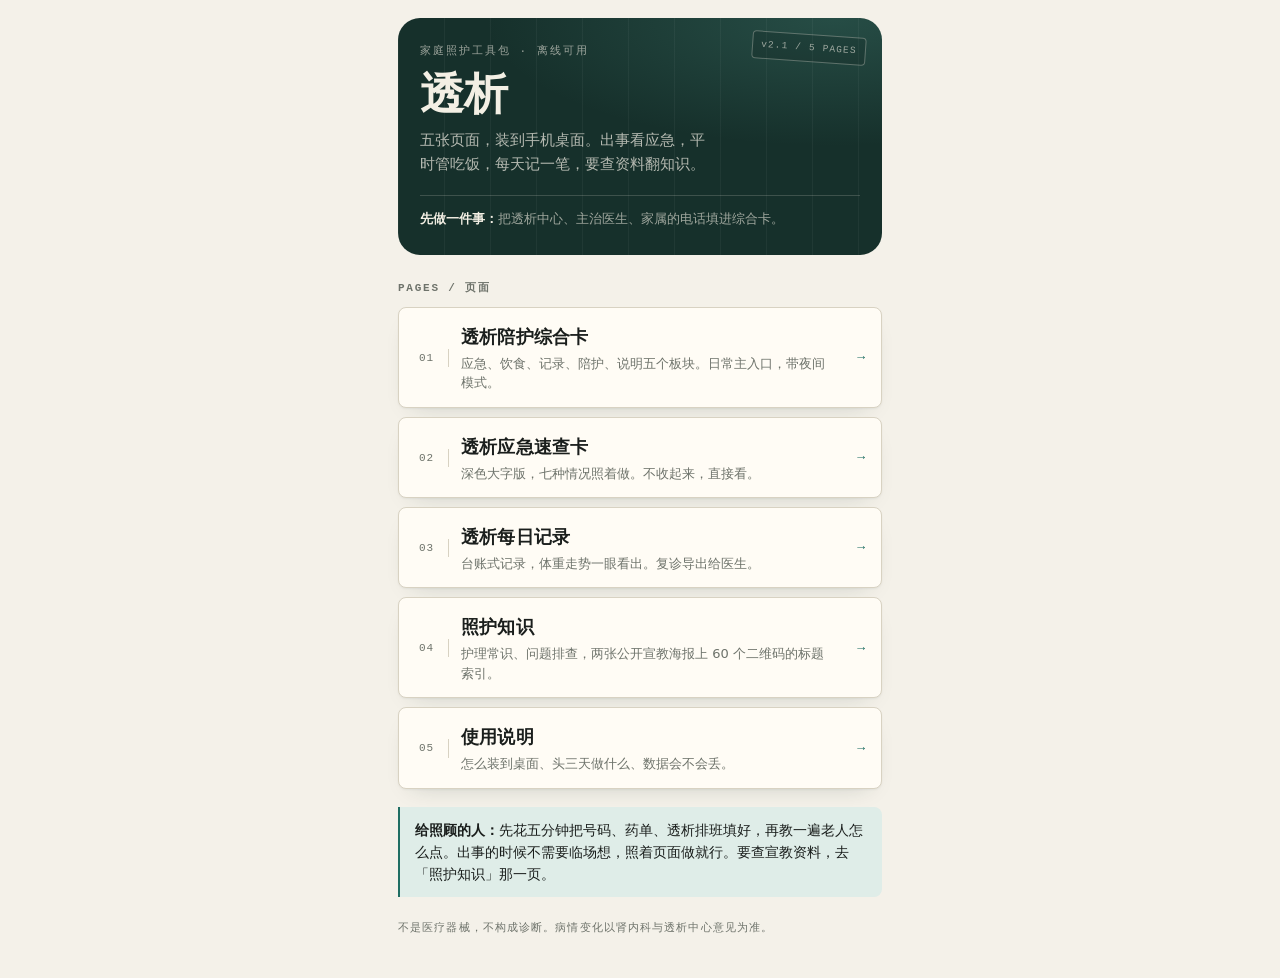
==== commit 0c78bc2d: "v2.1.0: sync reference update, remove organization info, ASCII filenames" ====
--- a/index.html
+++ b/index.html
@@ -5,6 +5,7 @@
 <meta name="viewport" content="width=device-width, initial-scale=1.0, viewport-fit=cover">
 <title>透析 · 家庭照护工具包</title>
 <meta name="theme-color" content="#16302B">
+<link rel="icon" href="data:,">
 <style>
 :root{
   --canvas:#F4F1E9;--paper:#FFFCF5;--ink:#1A1E1C;--muted:#6E736B;
@@ -79,13 +80,13 @@
     <h1>透析</h1>
     <p>五张页面，装到手机桌面。出事看应急，平时管吃饭，每天记一笔，要查资料翻知识。</p>
     <div class="warnline"><b>先做一件事：</b>把透析中心、主治医生、家属的电话填进综合卡。</div>
-    <div class="stamp">v2.0 / 5 PAGES</div>
+    <div class="stamp">v2.1 / 5 PAGES</div>
   </header>
 
   <section class="shelf">
     <h2>Pages / 页面</h2>
 
-    <a class="item" href="透析陪护综合卡.html">
+    <a class="item" href="care-card.html">
       <span class="no">01</span>
       <div>
         <div class="name">透析陪护综合卡</div>
@@ -94,7 +95,7 @@
       <span class="arr">→</span>
     </a>
 
-    <a class="item" href="透析应急速查卡.html">
+    <a class="item" href="emergency.html">
       <span class="no">02</span>
       <div>
         <div class="name">透析应急速查卡</div>
@@ -103,7 +104,7 @@
       <span class="arr">→</span>
     </a>
 
-    <a class="item" href="透析每日记录.html">
+    <a class="item" href="daily-log.html">
       <span class="no">03</span>
       <div>
         <div class="name">透析每日记录</div>
@@ -112,16 +113,16 @@
       <span class="arr">→</span>
     </a>
 
-    <a class="item" href="透析知识速查.html">
+    <a class="item" href="knowledge.html">
       <span class="no">04</span>
       <div>
         <div class="name">照护知识</div>
-        <div class="what">护理常识、问题排查，医院两张宣教海报上 60 个二维码的标题索引。</div>
+        <div class="what">护理常识、问题排查，两张公开宣教海报上 60 个二维码的标题索引。</div>
       </div>
       <span class="arr">→</span>
     </a>
 
-    <a class="item" href="透析使用说明.html">
+    <a class="item" href="guide.html">
       <span class="no">05</span>
       <div>
         <div class="name">使用说明</div>
